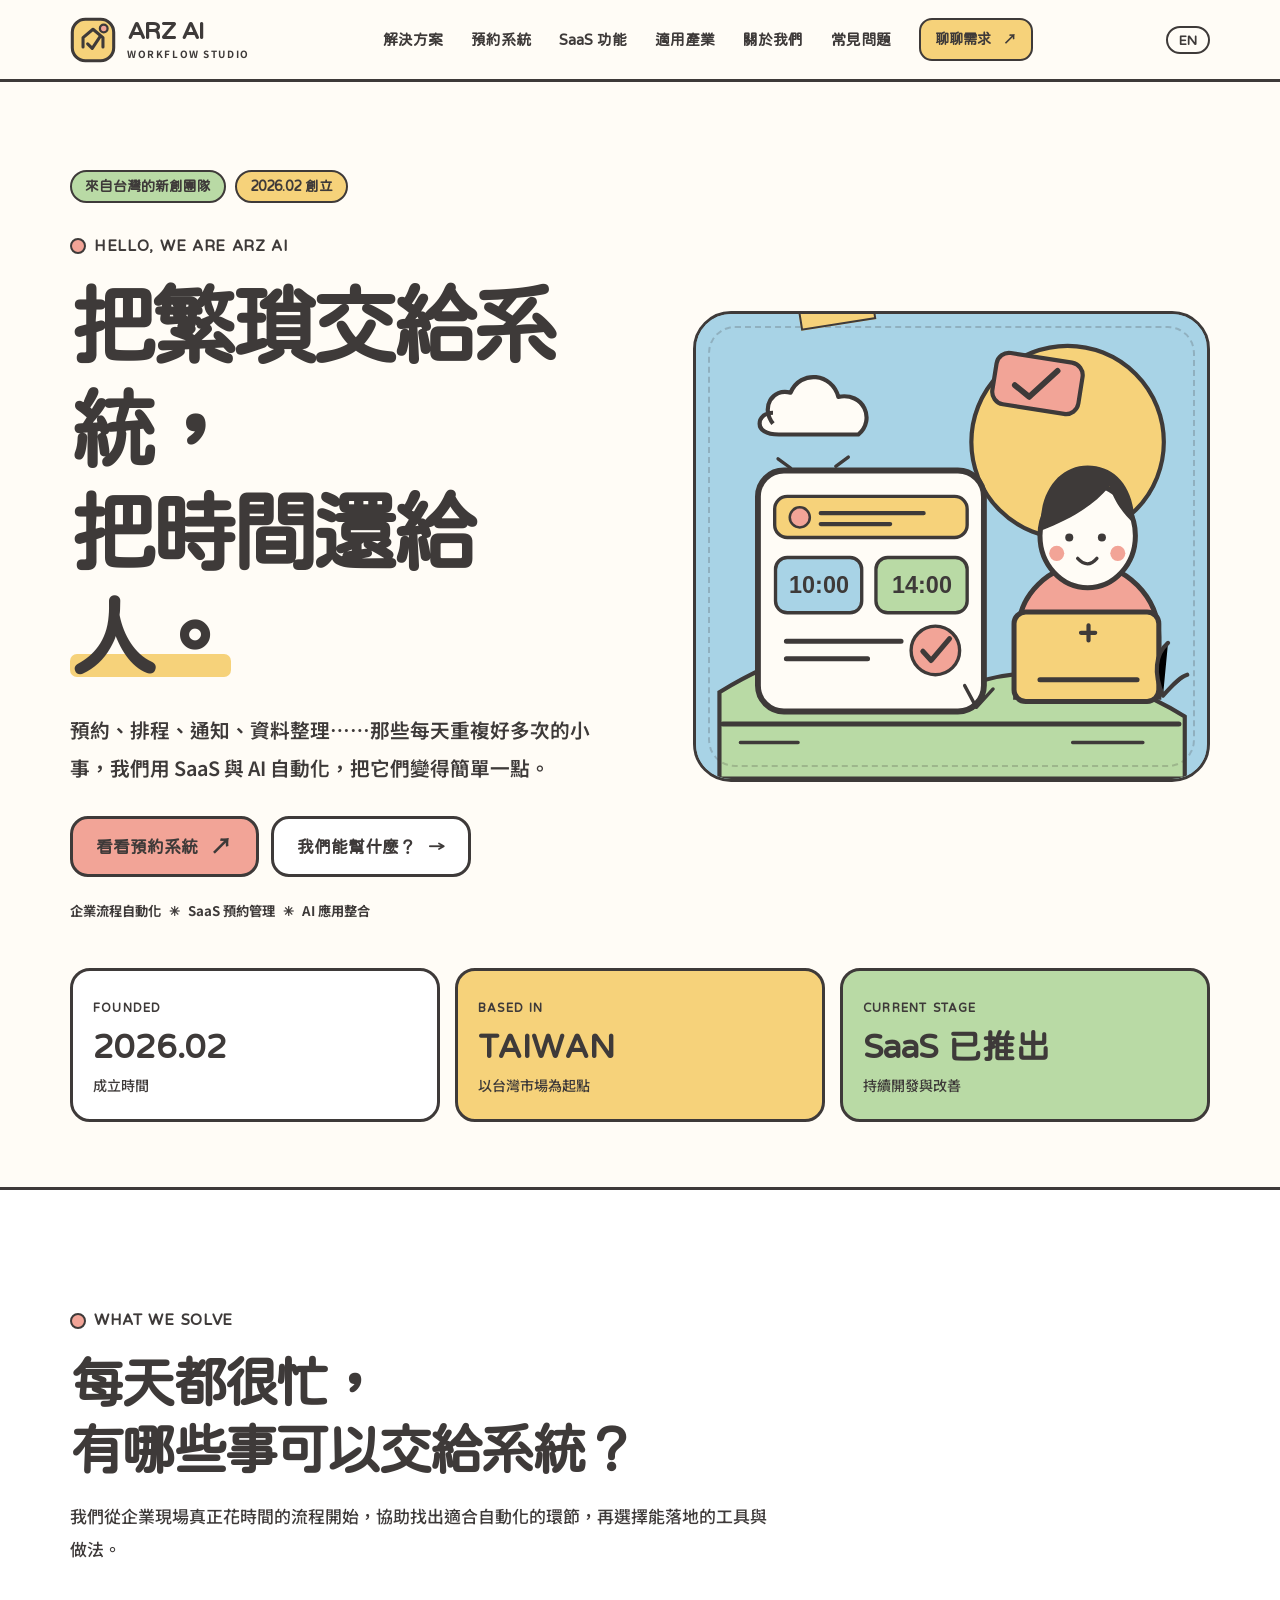
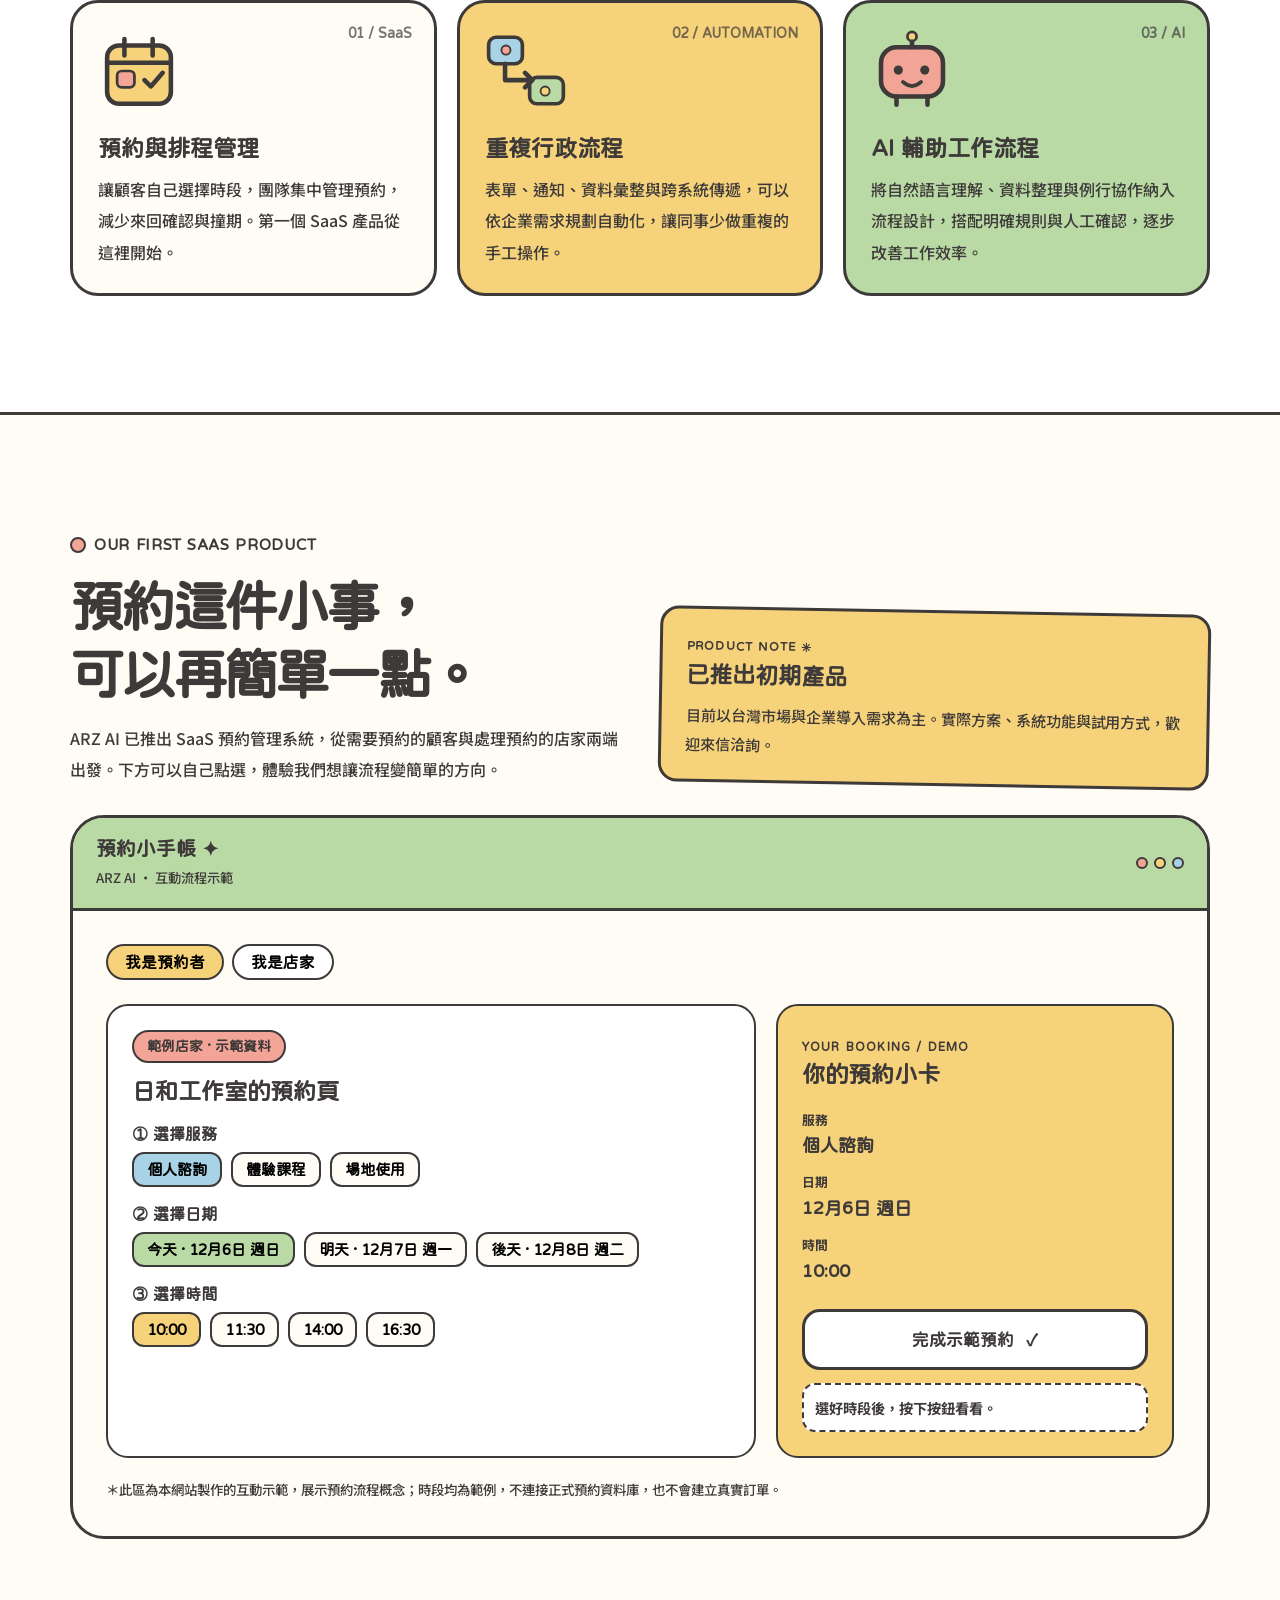
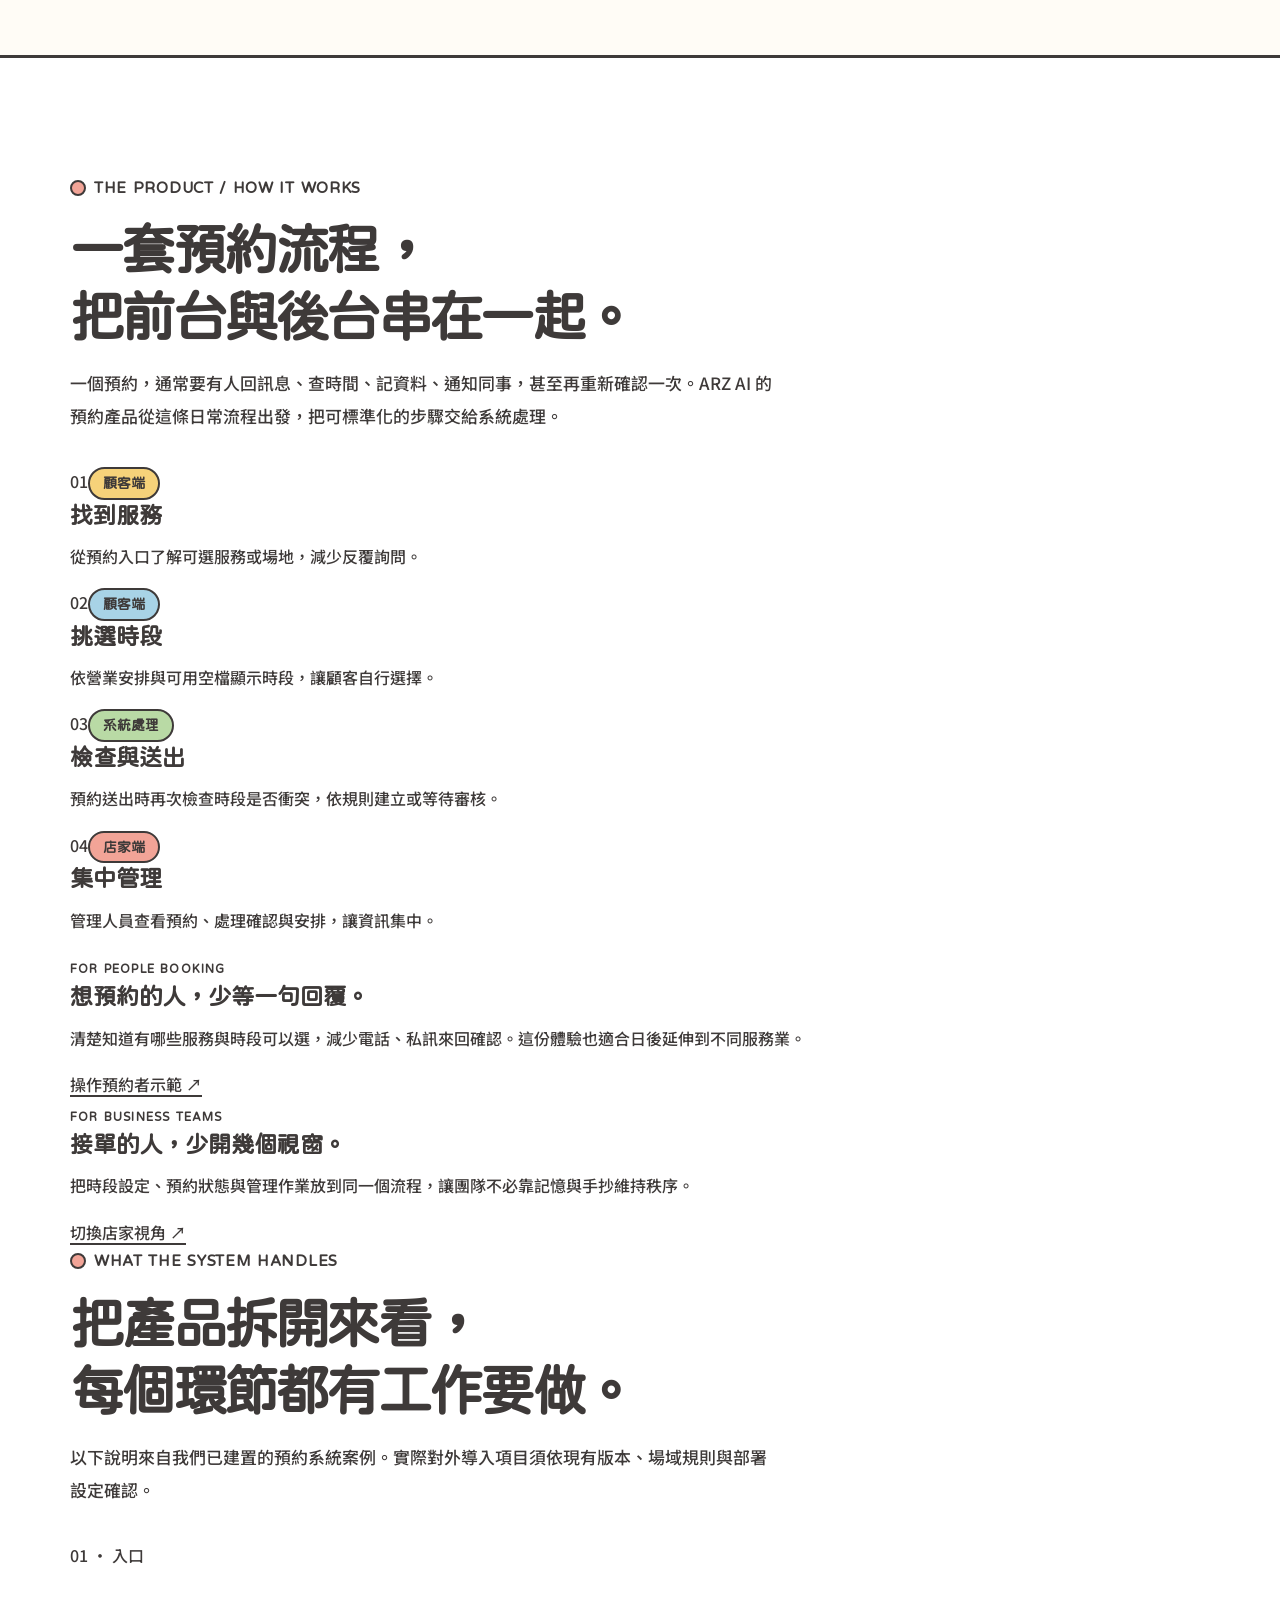
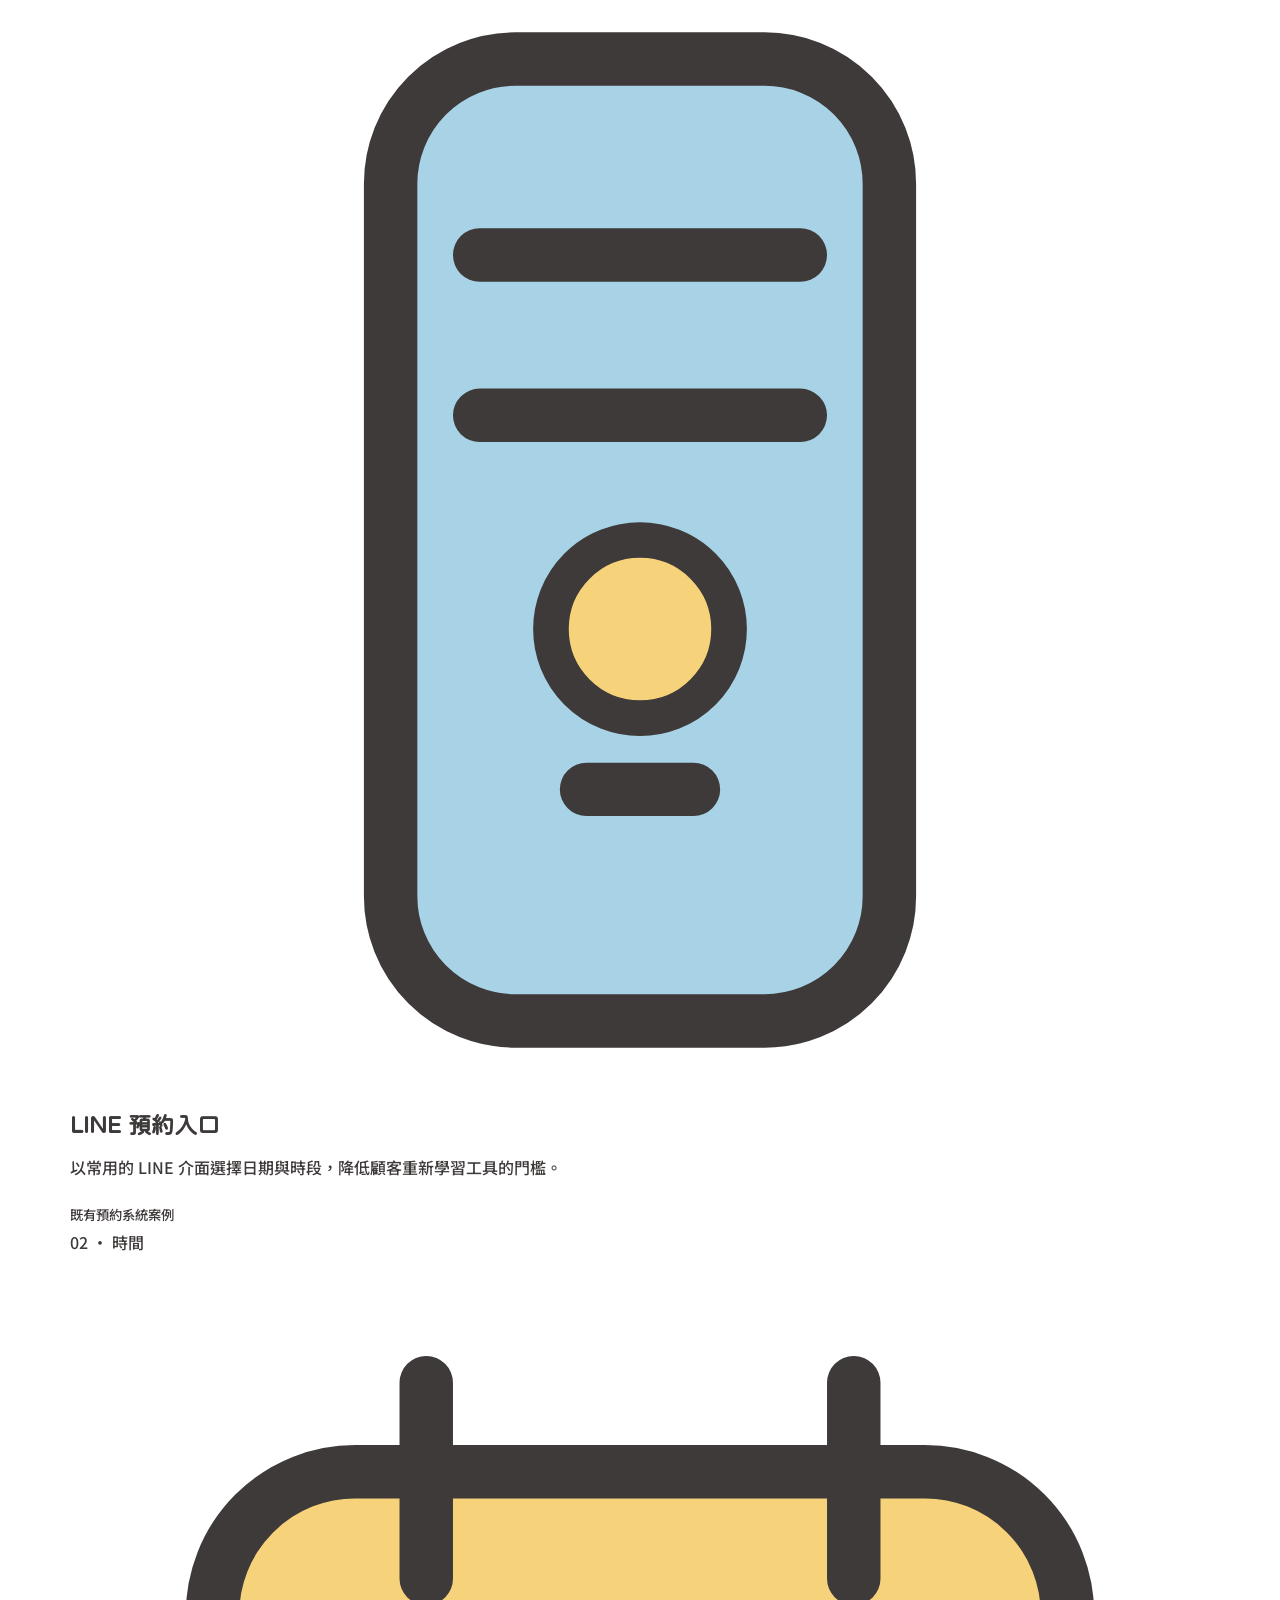
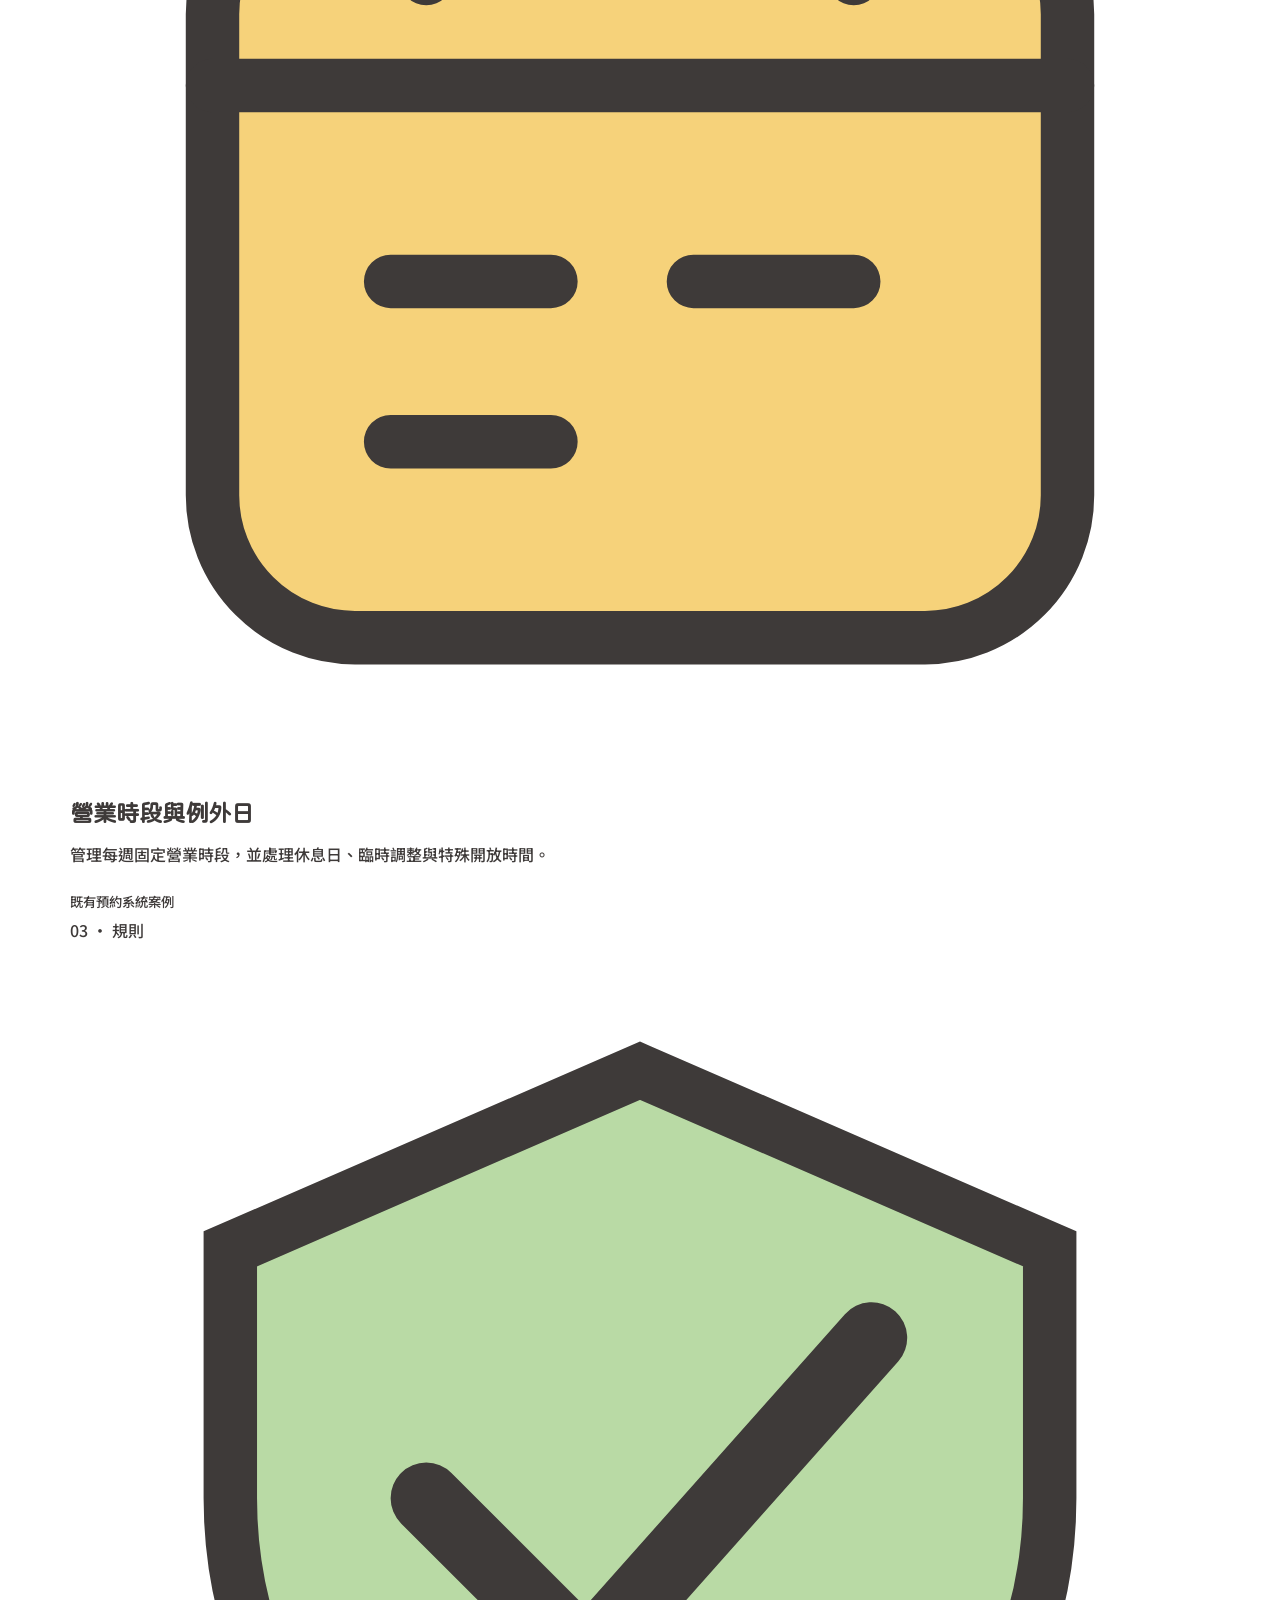
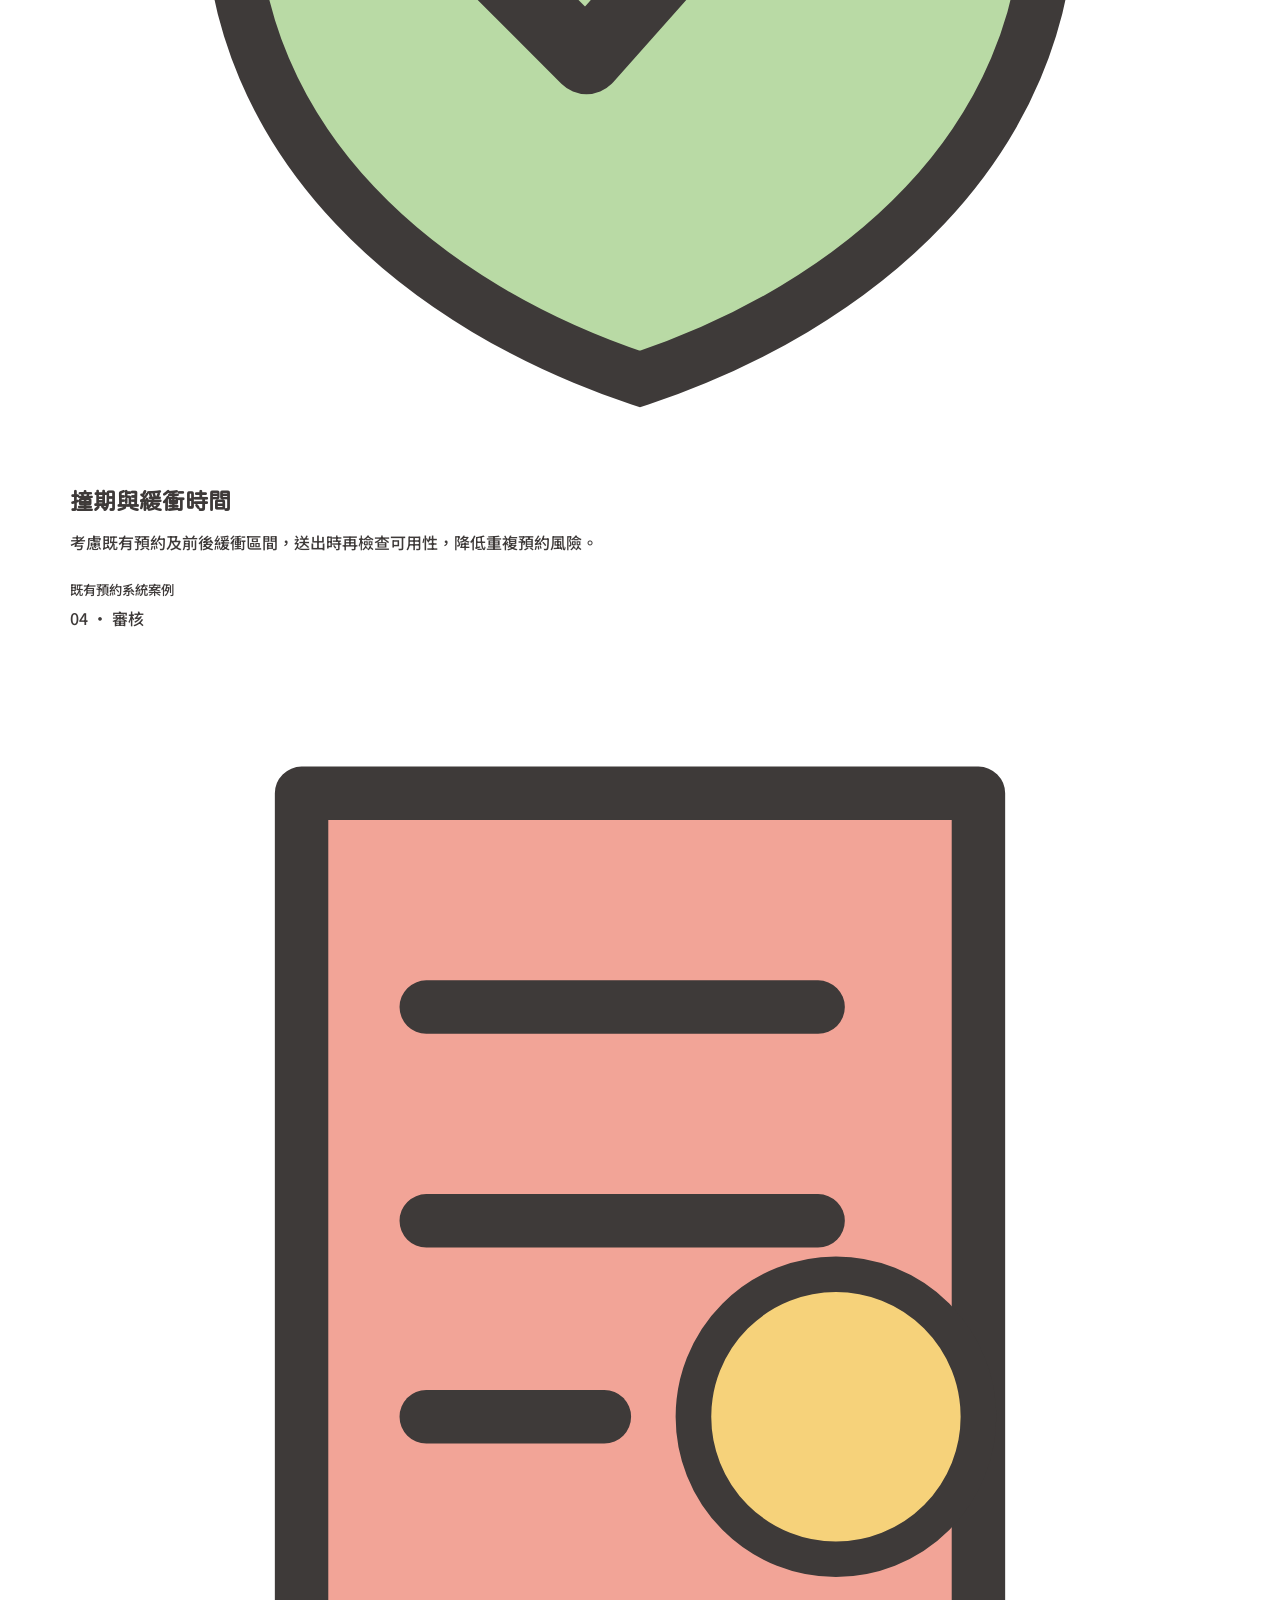
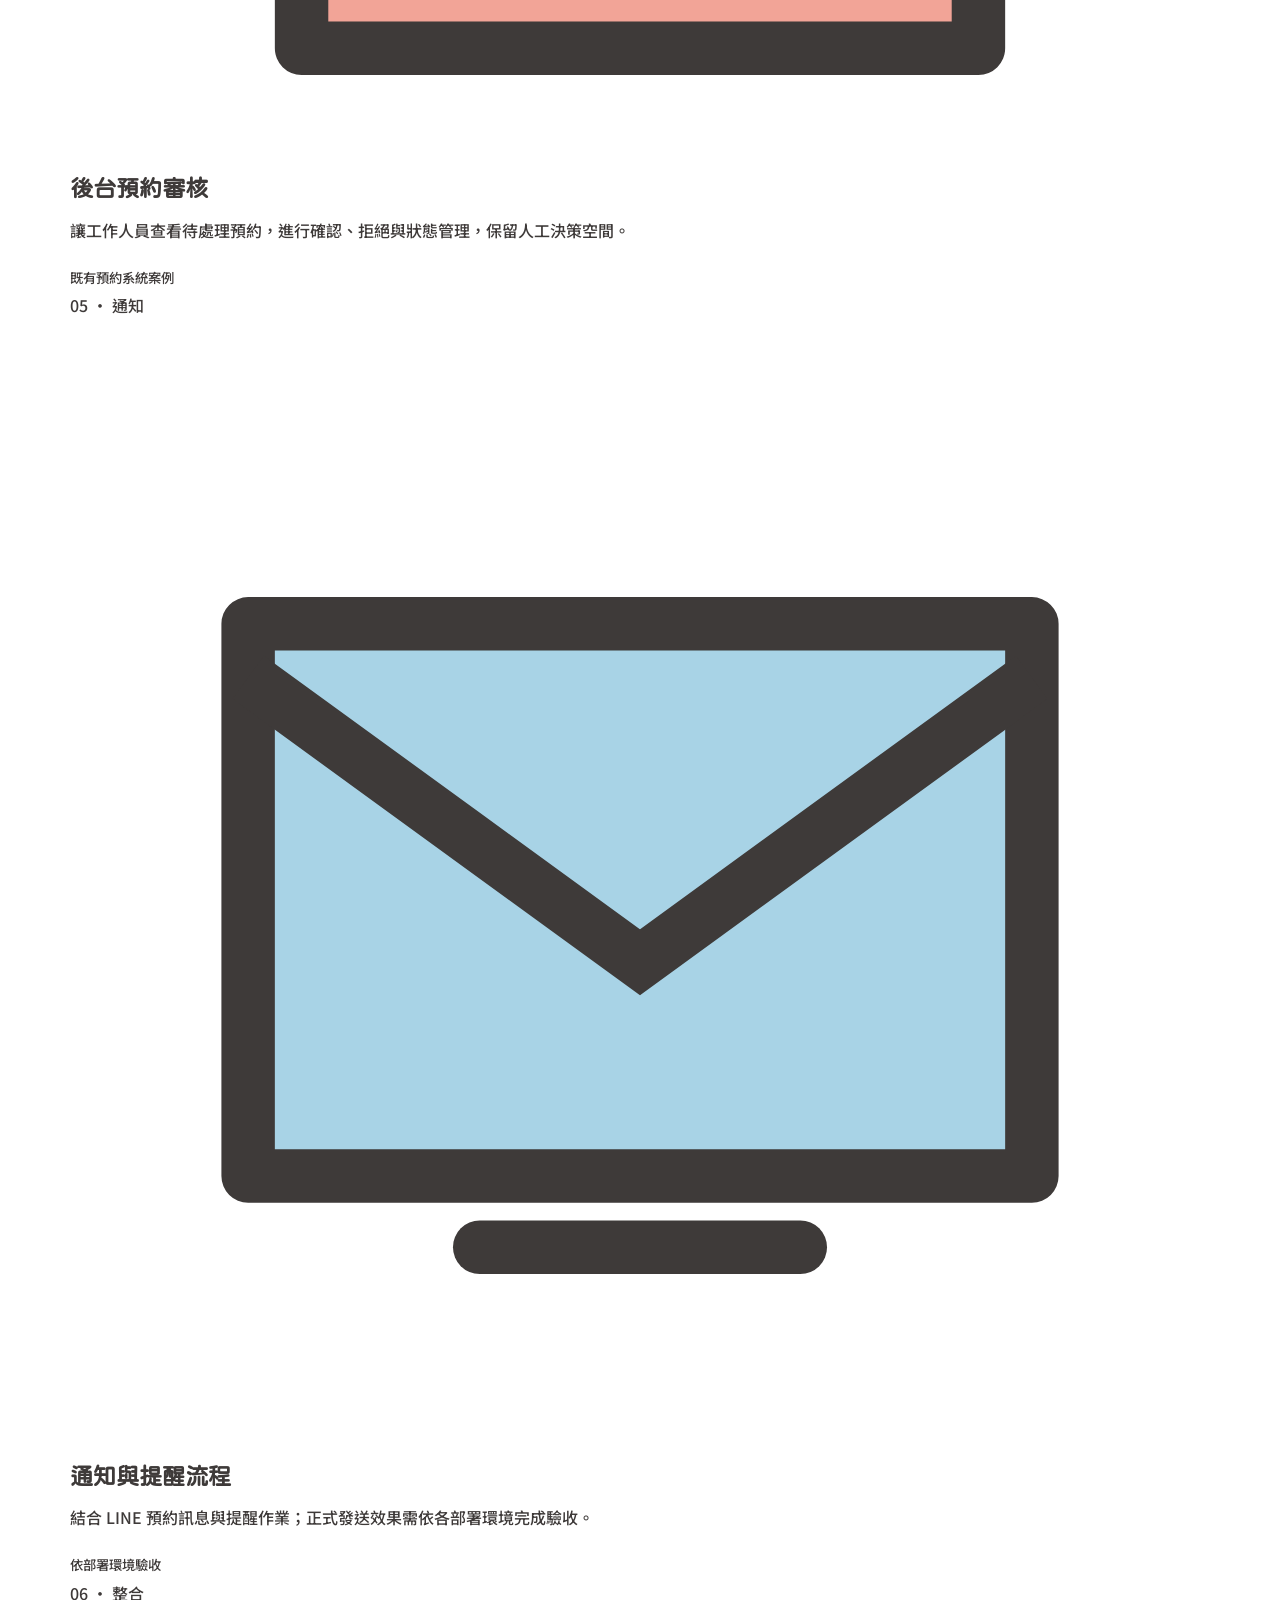
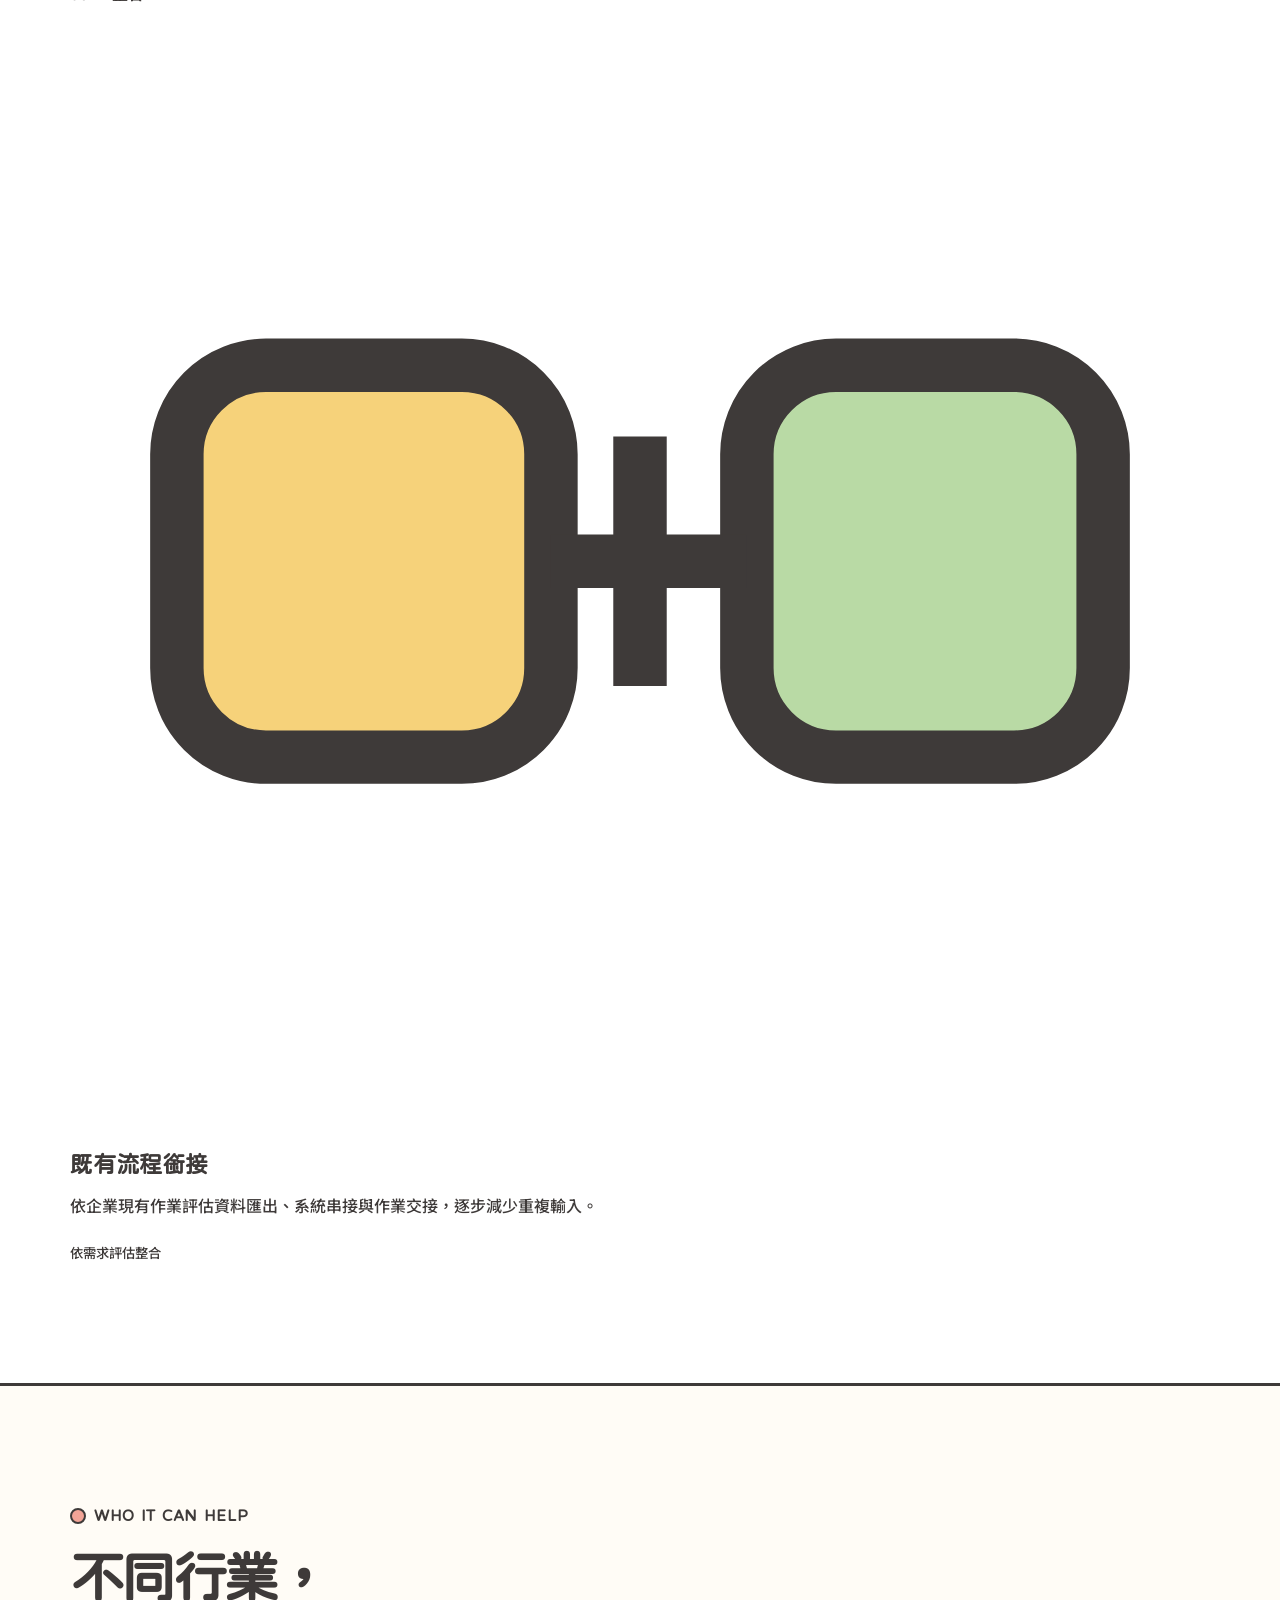
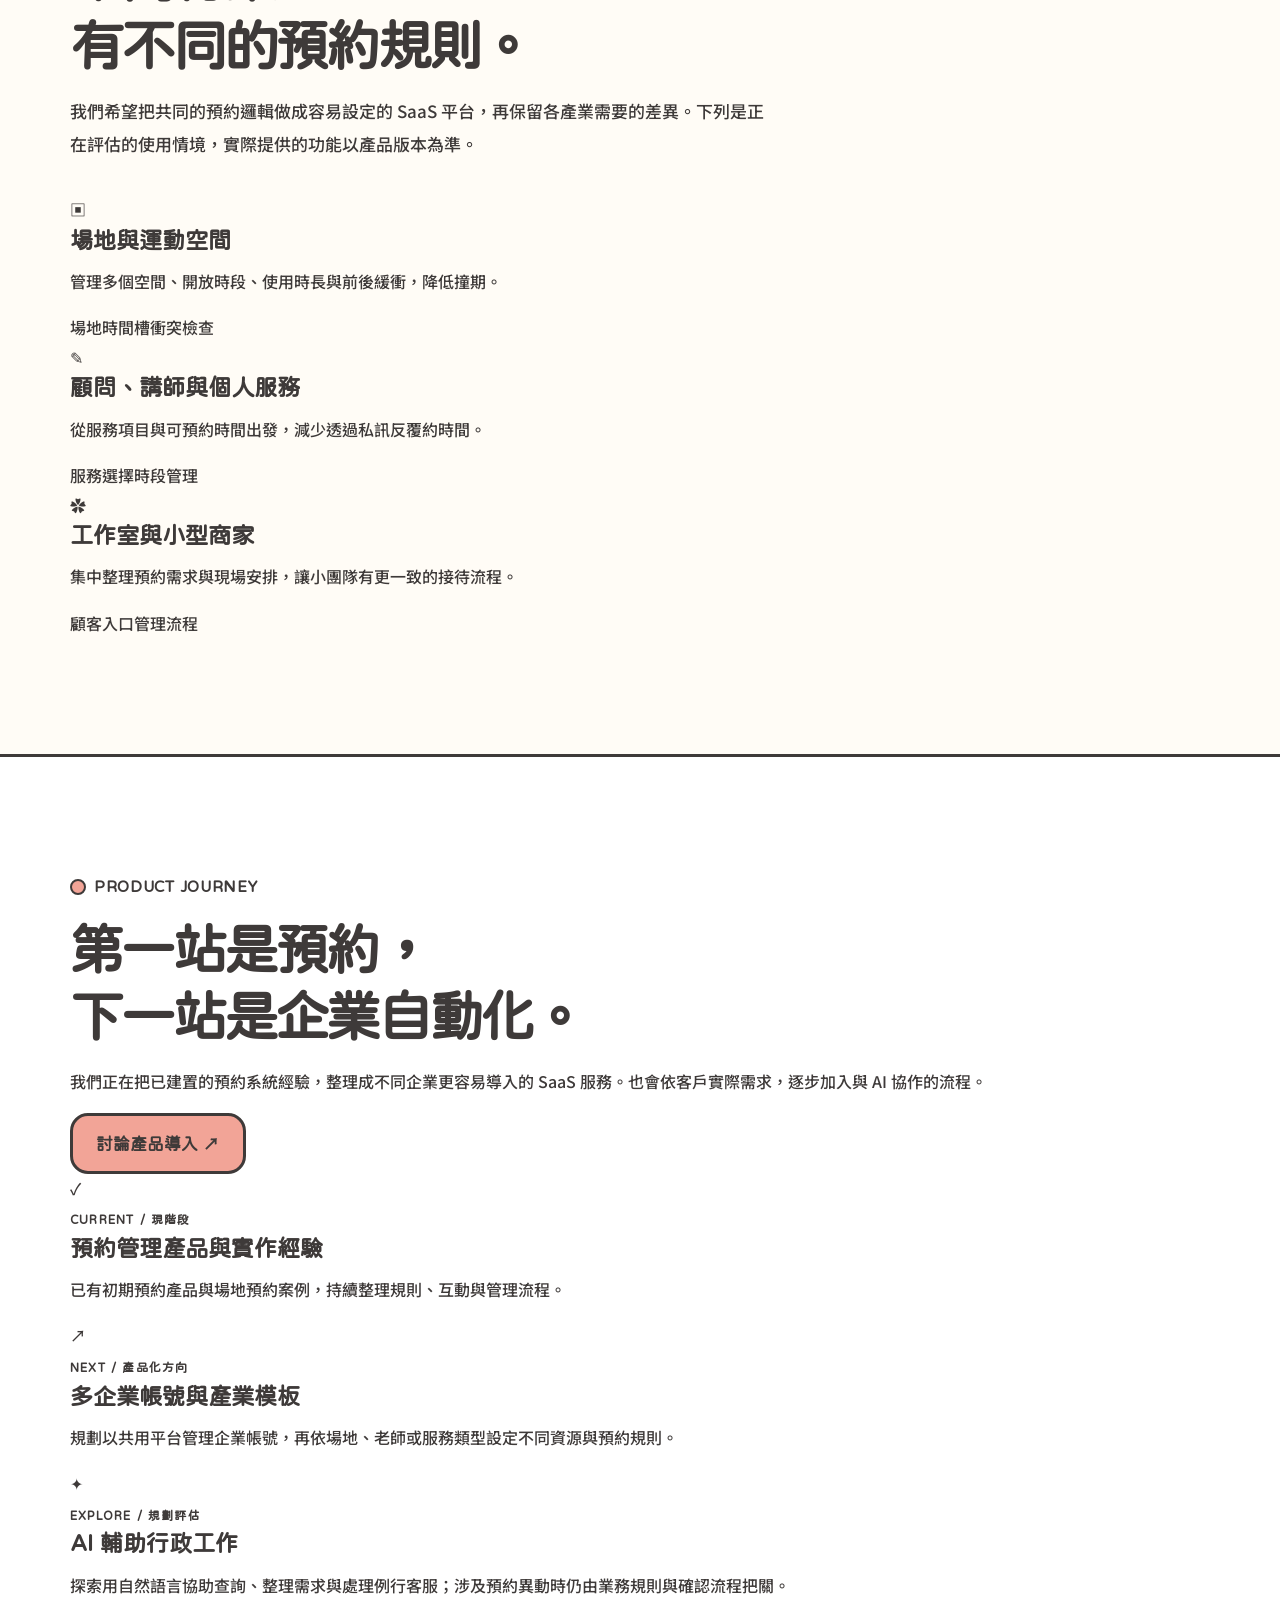
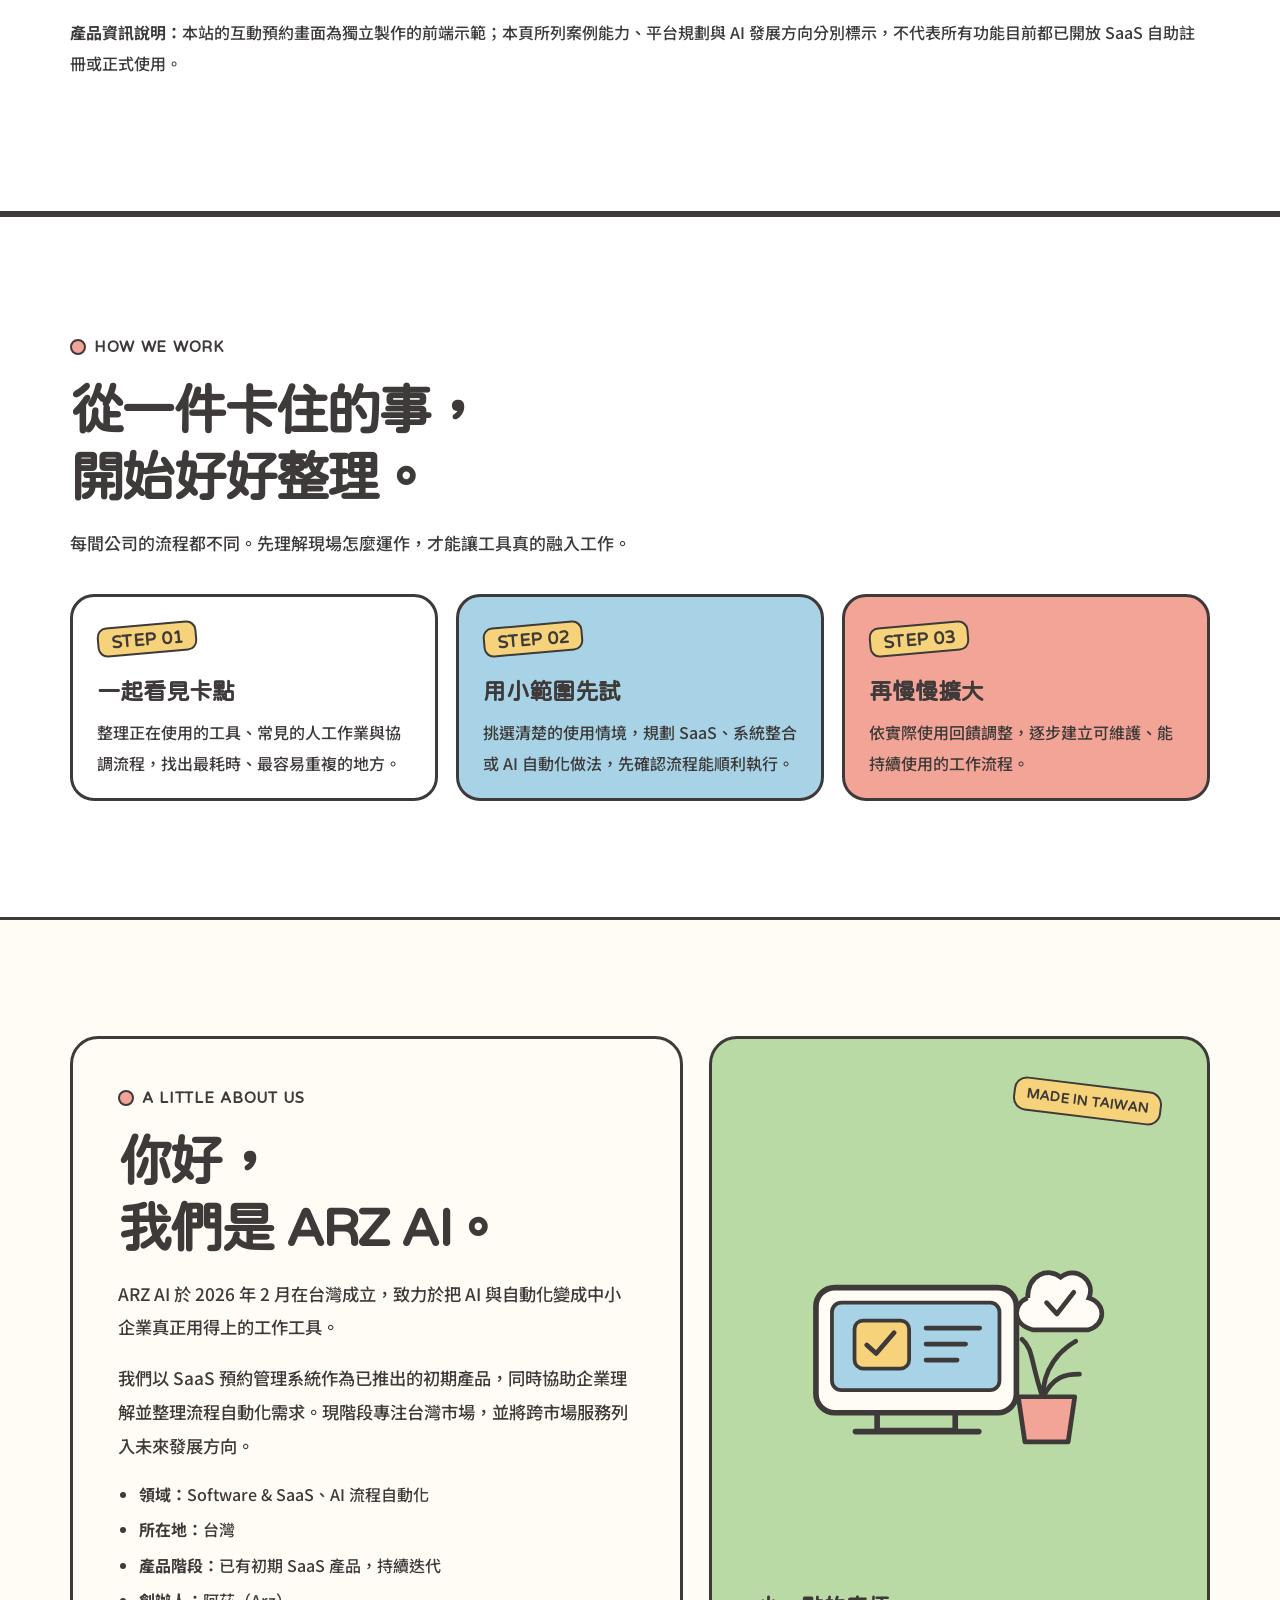
==== index.html @ ffa7f298 "content: expand SaaS product details and roadmap (index.html)" ====
<!doctype html>
<html lang="zh-Hant">
<head>
  <meta charset="utf-8">
  <meta name="viewport" content="width=device-width, initial-scale=1">
  <meta name="theme-color" content="#FFFCF6">
  <meta name="description" content="ARZ AI 是 2026 年成立於台灣的新創品牌，提供企業 AI 工作流程自動化與 SaaS 預約管理系統，協助減少人工協調與重複行政工作。">
  <meta property="og:type" content="website">
  <meta property="og:title" content="ARZ AI｜把時間還給人">
  <meta property="og:description" content="讓預約更簡單，讓企業把時間留給真正重要的服務。">
  <meta property="og:url" content="https://arz-ai.stream/">
  <meta property="og:locale" content="zh_TW">
  <link rel="canonical" href="https://arz-ai.stream/">
  <link rel="alternate" hreflang="en" href="https://arz-ai.stream/en.html">
  <link rel="alternate" hreflang="zh-Hant" href="https://arz-ai.stream/">
  <link rel="icon" type="image/svg+xml" href="favicon.svg">
  <link rel="stylesheet" href="styles.css">
  <title>ARZ AI｜把時間還給人・企業 AI 自動化與 SaaS 預約系統</title>
  <script type="application/ld+json">
  {"@context":"https://schema.org","@type":"Organization","name":"ARZ AI","url":"https://arz-ai.stream/","description":"Taiwan-based early-stage startup building AI-assisted business workflow automation and SaaS appointment management.","foundingDate":"2026-02","areaServed":"TW","email":"founder@arz-ai.stream"}
  </script>
</head>
<body data-lang="zh">
  <a class="skip-link" href="#main">跳至主要內容</a>
  <header class="site-header">
    <div class="container header-inner">
      <a class="brand" href="#top" aria-label="ARZ AI 首頁">
        <svg class="brand-mark" viewBox="0 0 60 60" aria-hidden="true">
          <rect x="3" y="3" width="54" height="54" rx="17" fill="#F6D27A" stroke="#3E3A39" stroke-width="4"/>
          <path d="M17 39V27l13-11 13 11v12" fill="none" stroke="#3E3A39" stroke-width="4" stroke-linecap="round" stroke-linejoin="round"/>
          <path d="M23 35l6 6 10-15" fill="none" stroke="#3E3A39" stroke-width="4" stroke-linecap="round" stroke-linejoin="round"/>
          <circle cx="44" cy="15" r="5" fill="#F2A497" stroke="#3E3A39" stroke-width="3"/>
        </svg>
        <span class="brand-text">ARZ AI<small>WORKFLOW STUDIO</small></span>
      </a>
      <nav class="nav-links" id="primary-nav" aria-label="主要選單">
        <a href="#services">解決方案</a>
        <a href="#product">預約系統</a>
          <a href="#saas-details">SaaS 功能</a>
          <a href="#industries">適用產業</a>
        <a href="#about">關於我們</a>
        <a href="#faq">常見問題</a>
        <a class="btn btn--small btn--yellow" href="#contact">聊聊需求 <span aria-hidden="true">↗</span></a>
      </nav>
      <div class="nav-actions">
        <a class="lang-link" href="en.html" lang="en" aria-label="English version">EN</a>
        <button class="menu-toggle" type="button" aria-controls="primary-nav" aria-expanded="false"><span aria-hidden="true">☰</span> 選單</button>
      </div>
    </div>
  </header>

  <main id="main">
    <section class="hero" id="top" aria-labelledby="hero-title">
      <div class="container hero-grid">
        <div>
          <div class="hero-top">
            <span class="chip chip--green">來自台灣的新創團隊</span>
            <span class="chip chip--yellow">2026.02 創立</span>
          </div>
          <span class="section-kicker">HELLO, WE ARE ARZ AI</span>
          <h1 id="hero-title">把繁瑣交給系統，<br><em>把時間還給人。</em></h1>
          <p class="hero-lead">預約、排程、通知、資料整理……那些每天重複好多次的小事，我們用 SaaS 與 AI 自動化，把它們變得簡單一點。</p>
          <div class="hero-actions">
            <a class="btn btn--coral" href="#product">看看預約系統 <span class="btn-arrow" aria-hidden="true">↗</span></a>
            <a class="btn" href="#services">我們能幫什麼？ <span aria-hidden="true">→</span></a>
          </div>
          <div class="hero-footnote"><span>企業流程自動化</span><span>SaaS 預約管理</span><span>AI 應用整合</span></div>
        </div>
        <div class="illustration-frame">
          <div class="tape" aria-hidden="true"></div>
          <svg class="hero-illustration" viewBox="0 0 610 555" role="img" aria-labelledby="hero-art-title">
            <title id="hero-art-title">繪本風插畫：使用者透過手機預約，旁邊的店家輕鬆管理行程</title>
            <rect x="0" y="0" width="610" height="555" fill="#A8D3E6"/>
            <circle cx="444" cy="153" r="115" fill="#F6D27A" stroke="#3E3A39" stroke-width="5"/>
            <path d="M28 452c111-68 183-67 274 1 84-40 190-30 282 28v74H28z" fill="#B9DAA5" stroke="#3E3A39" stroke-width="5"/>
            <g class="float-a">
              <path d="M92 131c-15-19-1-43 21-37 12-28 50-23 57 5 30-6 45 27 24 45H99c-16 0-23-6-23-13s6-13 16-13" fill="#FFFCF6" stroke="#3E3A39" stroke-width="5" stroke-linejoin="round"/>
              <path d="M98 173l15 11m54-2 15-11" stroke="#3E3A39" stroke-width="4" stroke-linecap="round"/>
            </g>
            <g class="float-b">
              <rect x="356" y="52" width="104" height="62" rx="15" fill="#F2A497" stroke="#3E3A39" stroke-width="5" transform="rotate(9 408 83)"/>
              <path d="M381 85l17 14 34-31" fill="none" stroke="#3E3A39" stroke-width="7" stroke-linecap="round" stroke-linejoin="round"/>
            </g>
            <g>
              <rect x="74" y="187" width="270" height="288" rx="31" fill="#FFFCF6" stroke="#3E3A39" stroke-width="7"/>
              <rect x="94" y="218" width="230" height="49" rx="15" fill="#F6D27A" stroke="#3E3A39" stroke-width="4"/>
              <circle cx="124" cy="243" r="12" fill="#F2A497" stroke="#3E3A39" stroke-width="3"/>
              <path d="M149 238h123m-123 13h83" stroke="#3E3A39" stroke-width="5" stroke-linecap="round"/>
              <rect x="95" y="291" width="103" height="66" rx="14" fill="#A8D3E6" stroke="#3E3A39" stroke-width="4"/>
              <rect x="215" y="291" width="109" height="66" rx="14" fill="#B9DAA5" stroke="#3E3A39" stroke-width="4"/>
              <text x="147" y="333" text-anchor="middle" font-size="28" font-family="sans-serif" font-weight="bold" fill="#3E3A39">10:00</text>
              <text x="270" y="333" text-anchor="middle" font-size="28" font-family="sans-serif" font-weight="bold" fill="#3E3A39">14:00</text>
              <path d="M108 391h137m-137 21h97" stroke="#3E3A39" stroke-width="6" stroke-linecap="round"/>
              <circle cx="286" cy="402" r="29" fill="#F2A497" stroke="#3E3A39" stroke-width="4"/>
              <path d="M271 403l10 11 22-26" fill="none" stroke="#3E3A39" stroke-width="6" stroke-linecap="round" stroke-linejoin="round"/>
            </g>
            <g>
              <path d="M385 384c-2-49 38-85 83-85s85 38 85 87v72H382z" fill="#F2A497" stroke="#3E3A39" stroke-width="6"/>
              <ellipse cx="468" cy="265" rx="57" ry="62" fill="#FFFCF6" stroke="#3E3A39" stroke-width="6"/>
              <path d="M412 259c-3-46 22-78 56-78 32 0 56 25 56 70-19-17-26-34-30-45-20 24-48 40-82 53z" fill="#3E3A39"/>
              <circle cx="446" cy="267" r="4.8" fill="#3E3A39"/><circle cx="485" cy="267" r="4.8" fill="#3E3A39"/>
              <path d="M456 292q12 13 23 0" fill="none" stroke="#3E3A39" stroke-width="4" stroke-linecap="round"/>
              <circle cx="431" cy="286" r="9" fill="#F2A497"/><circle cx="504" cy="286" r="9" fill="#F2A497"/>
              <rect x="380" y="356" width="173" height="107" rx="14" fill="#F6D27A" stroke="#3E3A39" stroke-width="6"/>
              <path d="M411 437h116" stroke="#3E3A39" stroke-width="6" stroke-linecap="round"/>
              <path d="M460 381h17m-8-9v18" stroke="#3E3A39" stroke-width="5" stroke-linecap="round"/>
            </g>
            <g>
              <path d="M32 490h545" stroke="#3E3A39" stroke-width="6" stroke-linecap="round"/>
              <path d="M53 512h69m328 0h84" stroke="#3E3A39" stroke-width="4" stroke-linecap="round"/>
              <path d="M335 470l-14-26m14 26 20-22" stroke="#3E3A39" stroke-width="4" stroke-linecap="round"/>
              <path d="M558 456c-12-27-9-50 6-63m-6 63c15-17 22-23 29-25" stroke="#3E3A39" stroke-width="5" stroke-linecap="round"/>
            </g>
          </svg>
        </div>
      </div>
      <div class="container" style="margin-top:45px">
        <div class="fact-strip" aria-label="ARZ AI 公司基本資訊">
          <div class="fact"><span class="tiny-label">FOUNDED</span><strong>2026.02</strong><span>成立時間</span></div>
          <div class="fact"><span class="tiny-label">BASED IN</span><strong>TAIWAN</strong><span>以台灣市場為起點</span></div>
          <div class="fact"><span class="tiny-label">CURRENT STAGE</span><strong>SaaS 已推出</strong><span>持續開發與改善</span></div>
        </div>
      </div>
    </section>

    <section class="section paper-area" id="services" aria-labelledby="services-title">
      <div class="container">
        <div class="section-heading">
          <span class="section-kicker">WHAT WE SOLVE</span>
          <h2 id="services-title">每天都很忙，<br>有哪些事可以交給系統？</h2>
          <p>我們從企業現場真正花時間的流程開始，協助找出適合自動化的環節，再選擇能落地的工具與做法。</p>
        </div>
        <div class="what-grid">
          <article class="what-card">
            <span class="card-index">01 / SaaS</span>
            <svg class="icon-box" viewBox="0 0 90 90" role="img" aria-label="預約行事曆插畫">
              <rect x="10" y="17" width="70" height="64" rx="13" fill="#F6D27A" stroke="#3E3A39" stroke-width="5"/>
              <path d="M10 36h70M29 10v18m31-18v18" stroke="#3E3A39" stroke-width="5" stroke-linecap="round"/>
              <rect x="21" y="45" width="19" height="18" rx="5" fill="#F2A497" stroke="#3E3A39" stroke-width="3"/>
              <path d="M51 55l7 7 13-15" fill="none" stroke="#3E3A39" stroke-width="5" stroke-linecap="round" stroke-linejoin="round"/>
            </svg>
            <h3>預約與排程管理</h3>
            <p>讓顧客自己選擇時段，團隊集中管理預約，減少來回確認與撞期。第一個 SaaS 產品從這裡開始。</p>
          </article>
          <article class="what-card">
            <span class="card-index">02 / AUTOMATION</span>
            <svg class="icon-box" viewBox="0 0 90 90" role="img" aria-label="串接工作流程插畫">
              <rect x="4" y="8" width="37" height="29" rx="8" fill="#A8D3E6" stroke="#3E3A39" stroke-width="4"/>
              <rect x="49" y="52" width="37" height="29" rx="8" fill="#B9DAA5" stroke="#3E3A39" stroke-width="4"/>
              <path d="M22 37v18h30m0 0-8-8m8 8-8 8" stroke="#3E3A39" stroke-width="5" fill="none" stroke-linecap="round" stroke-linejoin="round"/>
              <circle cx="23" cy="22" r="5" fill="#F2A497" stroke="#3E3A39" stroke-width="2"/>
              <circle cx="66" cy="67" r="5" fill="#F6D27A" stroke="#3E3A39" stroke-width="2"/>
            </svg>
            <h3>重複行政流程</h3>
            <p>表單、通知、資料彙整與跨系統傳遞，可以依企業需求規劃自動化，讓同事少做重複的手工操作。</p>
          </article>
          <article class="what-card">
            <span class="card-index">03 / AI</span>
            <svg class="icon-box" viewBox="0 0 90 90" role="img" aria-label="AI 協作小助手插畫">
              <rect x="11" y="19" width="68" height="54" rx="17" fill="#F2A497" stroke="#3E3A39" stroke-width="5"/>
              <path d="M45 7v12M28 73v9m34-9v9" stroke="#3E3A39" stroke-width="5" stroke-linecap="round"/>
              <circle cx="30" cy="44" r="5" fill="#3E3A39"/><circle cx="59" cy="44" r="5" fill="#3E3A39"/>
              <path d="M35 57q10 9 20 0" fill="none" stroke="#3E3A39" stroke-width="4" stroke-linecap="round"/>
              <circle cx="45" cy="7" r="5" fill="#F6D27A" stroke="#3E3A39" stroke-width="3"/>
            </svg>
            <h3>AI 輔助工作流程</h3>
            <p>將自然語言理解、資料整理與例行協作納入流程設計，搭配明確規則與人工確認，逐步改善工作效率。</p>
          </article>
        </div>
      </div>
    </section>

    <section class="section" id="product" aria-labelledby="product-title">
      <div class="container">
        <div class="product-top">
          <div>
            <span class="section-kicker">OUR FIRST SAAS PRODUCT</span>
            <h2 id="product-title">預約這件小事，<br>可以再簡單一點。</h2>
            <p>ARZ AI 已推出 SaaS 預約管理系統，從需要預約的顧客與處理預約的店家兩端出發。下方可以自己點選，體驗我們想讓流程變簡單的方向。</p>
          </div>
          <aside class="note-paper" aria-label="產品目前階段">
            <span class="tiny-label">PRODUCT NOTE ✳</span>
            <h3>已推出初期產品</h3>
            <p>目前以台灣市場與企業導入需求為主。實際方案、系統功能與試用方式，歡迎來信洽詢。</p>
          </aside>
        </div>

        <div class="demo-shell">
          <div class="demo-topbar">
            <div>
              <strong>預約小手帳 <span aria-hidden="true">✦</span></strong>
              <p>ARZ AI · 互動流程示範</p>
            </div>
            <div class="demo-dots" aria-hidden="true"><i></i><i></i><i></i></div>
          </div>
          <div class="demo-wrap">
            <div class="demo-tabs" role="tablist" aria-label="體驗不同角色的操作畫面">
              <button class="demo-tab" id="tab-guest" type="button" role="tab" aria-controls="panel-guest" aria-selected="true">我是預約者</button>
              <button class="demo-tab" id="tab-manager" type="button" role="tab" aria-controls="panel-manager" aria-selected="false">我是店家</button>
            </div>
            <div class="demo-content">
              <div class="demo-guest demo-card" id="panel-guest" role="tabpanel" aria-labelledby="tab-guest">
                <span class="chip chip--coral">範例店家 · 示範資料</span>
                <h3 style="margin-top:13px">日和工作室的預約頁</h3>
                <h4>① 選擇服務</h4>
                <div class="field-options" role="group" aria-label="服務選項">
                  <button class="pick service-option" type="button" aria-pressed="true">個人諮詢</button>
                  <button class="pick service-option" type="button" aria-pressed="false">體驗課程</button>
                  <button class="pick service-option" type="button" aria-pressed="false">場地使用</button>
                </div>
                <h4>② 選擇日期</h4>
                <div class="field-options" id="dates" role="group" aria-label="日期選項">
                  <button class="pick pick--date date-option" type="button" aria-pressed="true" data-offset="0">今天</button>
                  <button class="pick pick--date date-option" type="button" aria-pressed="false" data-offset="1">明天</button>
                  <button class="pick pick--date date-option" type="button" aria-pressed="false" data-offset="2">後天</button>
                </div>
                <h4>③ 選擇時間</h4>
                <div class="field-options" role="group" aria-label="時間選項">
                  <button class="pick pick--time time-option" type="button" aria-pressed="true">10:00</button>
                  <button class="pick pick--time time-option" type="button" aria-pressed="false">11:30</button>
                  <button class="pick pick--time time-option" type="button" aria-pressed="false">14:00</button>
                  <button class="pick pick--time time-option" type="button" aria-pressed="false">16:30</button>
                </div>
              </div>
              <aside class="demo-guest demo-card summary-card" aria-labelledby="summary-title">
                <span class="tiny-label">YOUR BOOKING / DEMO</span>
                <h3 id="summary-title">你的預約小卡</h3>
                <dl class="summary-list">
                  <dt>服務</dt><dd id="summary-service">個人諮詢</dd>
                  <dt>日期</dt><dd id="summary-date">—</dd>
                  <dt>時間</dt><dd id="summary-time">10:00</dd>
                </dl>
                <button class="btn" id="book-action" type="button">完成示範預約 <span aria-hidden="true">✓</span></button>
                <p class="demo-status" id="guest-status" role="status" aria-live="polite">選好時段後，按下按鈕看看。</p>
              </aside>

              <div class="demo-manager demo-card" id="panel-manager" role="tabpanel" aria-labelledby="tab-manager" hidden>
                <div>
                  <span class="chip chip--blue">管理者視角 · 示範畫面</span>
                  <h3 style="margin-top:14px">一眼掌握預約安排</h3>
                  <p>顧客選好時間，店家就能在同一處管理時段。這裡示範管理畫面的操作概念，資料皆為虛構範例。</p>
                  <button class="btn btn--yellow admin-toggle" id="availability-toggle" type="button" aria-pressed="true">示範狀態：開放預約</button>
                  <p class="demo-status" id="manager-status" role="status" aria-live="polite">按下按鈕，試試變更示範狀態。</p>
                </div>
                <div class="sample-board" aria-label="示範行程安排">
                  <span class="tiny-label">SAMPLE SCHEDULE</span>
                  <strong>範例行程卡</strong>
                  <div class="sample-row"><span>10:00</span><span>個人諮詢</span><span class="chip chip--yellow">已安排</span></div>
                  <div class="sample-row"><span>11:30</span><span>保留時段</span><span class="chip chip--coral">休息</span></div>
                  <div class="sample-row"><span>14:00</span><span>體驗課程</span><span class="chip chip--green">已安排</span></div>
                  <p style="font-size:.78rem; margin:13px 0 0">所有項目皆為示範資料。</p>
                </div>
              </div>
            </div>
            <p class="demo-caption">＊此區為本網站製作的互動示範，展示預約流程概念；時段均為範例，不連接正式預約資料庫，也不會建立真實訂單。</p>
          </div>
        </div>
      </div>
    </section>


    <!-- SaaS capabilities: distinguish current implementation patterns from platform roadmap. -->
    <section class="section saas-depth paper-area" id="saas-details" aria-labelledby="saas-depth-title">
      <div class="container">
        <div class="section-heading">
          <span class="section-kicker">THE PRODUCT / HOW IT WORKS</span>
          <h2 id="saas-depth-title">一套預約流程，<br>把前台與後台串在一起。</h2>
          <p>一個預約，通常要有人回訊息、查時間、記資料、通知同事，甚至再重新確認一次。ARZ AI 的預約產品從這條日常流程出發，把可標準化的步驟交給系統處理。</p>
        </div>
        <div class="saas-story" aria-label="預約流程四個步驟">
          <div class="story-step"><span class="story-number">01</span><span class="chip chip--yellow">顧客端</span><h3>找到服務</h3><p>從預約入口了解可選服務或場地，減少反覆詢問。</p></div>
          <div class="story-step"><span class="story-number">02</span><span class="chip chip--blue">顧客端</span><h3>挑選時段</h3><p>依營業安排與可用空檔顯示時段，讓顧客自行選擇。</p></div>
          <div class="story-step"><span class="story-number">03</span><span class="chip chip--green">系統處理</span><h3>檢查與送出</h3><p>預約送出時再次檢查時段是否衝突，依規則建立或等待審核。</p></div>
          <div class="story-step"><span class="story-number">04</span><span class="chip chip--coral">店家端</span><h3>集中管理</h3><p>管理人員查看預約、處理確認與安排，讓資訊集中。</p></div>
        </div>
        <div class="saas-dual">
          <article class="saas-role saas-role--customer">
            <span class="tiny-label">FOR PEOPLE BOOKING</span>
            <h3>想預約的人，少等一句回覆。</h3>
            <p>清楚知道有哪些服務與時段可以選，減少電話、私訊來回確認。這份體驗也適合日後延伸到不同服務業。</p>
            <a class="text-cta" href="#product">操作預約者示範 ↗</a>
          </article>
          <article class="saas-role saas-role--operator">
            <span class="tiny-label">FOR BUSINESS TEAMS</span>
            <h3>接單的人，少開幾個視窗。</h3>
            <p>把時段設定、預約狀態與管理作業放到同一個流程，讓團隊不必靠記憶與手抄維持秩序。</p>
            <a class="text-cta" href="#product">切換店家視角 ↗</a>
          </article>
        </div>
        <div class="section-heading saas-heading-space">
          <span class="section-kicker">WHAT THE SYSTEM HANDLES</span>
          <h2>把產品拆開來看，<br>每個環節都有工作要做。</h2>
          <p>以下說明來自我們已建置的預約系統案例。實際對外導入項目須依現有版本、場域規則與部署設定確認。</p>
        </div>
        <div class="saas-feature-grid">
          <article class="saas-feature"><div class="feature-top"><span class="feature-sticker">01 · 入口</span><svg viewBox="0 0 64 64" aria-hidden="true"><rect x="18" y="5" width="28" height="54" rx="7" fill="#A8D3E6" stroke="#3E3A39" stroke-width="3"/><path d="M23 16h18m-18 9h18m-12 21h6" stroke="#3E3A39" stroke-width="3" stroke-linecap="round"/><circle cx="32" cy="37" r="5" fill="#F6D27A" stroke="#3E3A39" stroke-width="2"/></svg></div><h3>LINE 預約入口</h3><p>以常用的 LINE 介面選擇日期與時段，降低顧客重新學習工具的門檻。</p><small>既有預約系統案例</small></article>
          <article class="saas-feature"><div class="feature-top"><span class="feature-sticker">02 · 時間</span><svg viewBox="0 0 64 64" aria-hidden="true"><rect x="8" y="12" width="48" height="43" rx="8" fill="#F6D27A" stroke="#3E3A39" stroke-width="3"/><path d="M8 24h48M20 7v11m24-11v11M18 35h9m8 0h9M18 44h9" stroke="#3E3A39" stroke-width="3" stroke-linecap="round"/></svg></div><h3>營業時段與例外日</h3><p>管理每週固定營業時段，並處理休息日、臨時調整與特殊開放時間。</p><small>既有預約系統案例</small></article>
          <article class="saas-feature"><div class="feature-top"><span class="feature-sticker">03 · 規則</span><svg viewBox="0 0 64 64" aria-hidden="true"><path d="M32 7l23 10v14c0 14-11 23-23 27C20 54 9 45 9 31V17z" fill="#B9DAA5" stroke="#3E3A39" stroke-width="3"/><path d="M20 31l9 9 16-18" stroke="#3E3A39" stroke-width="4" fill="none" stroke-linecap="round" stroke-linejoin="round"/></svg></div><h3>撞期與緩衝時間</h3><p>考慮既有預約及前後緩衝區間，送出時再檢查可用性，降低重複預約風險。</p><small>既有預約系統案例</small></article>
          <article class="saas-feature"><div class="feature-top"><span class="feature-sticker">04 · 審核</span><svg viewBox="0 0 64 64" aria-hidden="true"><path d="M13 9h38v48H13z" fill="#F2A497" stroke="#3E3A39" stroke-width="3" stroke-linejoin="round"/><path d="M20 21h22m-22 12h22m-22 11h10" stroke="#3E3A39" stroke-width="3" stroke-linecap="round"/><circle cx="43" cy="44" r="8" fill="#F6D27A" stroke="#3E3A39" stroke-width="2"/></svg></div><h3>後台預約審核</h3><p>讓工作人員查看待處理預約，進行確認、拒絕與狀態管理，保留人工決策空間。</p><small>既有預約系統案例</small></article>
          <article class="saas-feature"><div class="feature-top"><span class="feature-sticker">05 · 通知</span><svg viewBox="0 0 64 64" aria-hidden="true"><path d="M10 17h44v31H10z" fill="#A8D3E6" stroke="#3E3A39" stroke-width="3" stroke-linejoin="round"/><path d="M10 20l22 16 22-16" fill="none" stroke="#3E3A39" stroke-width="3"/><path d="M23 52h18" stroke="#3E3A39" stroke-width="3" stroke-linecap="round"/></svg></div><h3>通知與提醒流程</h3><p>結合 LINE 預約訊息與提醒作業；正式發送效果需依各部署環境完成驗收。</p><small>依部署環境驗收</small></article>
          <article class="saas-feature"><div class="feature-top"><span class="feature-sticker">06 · 整合</span><svg viewBox="0 0 64 64" aria-hidden="true"><rect x="6" y="20" width="21" height="22" rx="5" fill="#F6D27A" stroke="#3E3A39" stroke-width="3"/><rect x="38" y="20" width="20" height="22" rx="5" fill="#B9DAA5" stroke="#3E3A39" stroke-width="3"/><path d="M27 31h11M32 24v14" stroke="#3E3A39" stroke-width="3"/></svg></div><h3>既有流程銜接</h3><p>依企業現有作業評估資料匯出、系統串接與作業交接，逐步減少重複輸入。</p><small>依需求評估整合</small></article>
        </div>
      </div>
    </section>

    <section class="section saas-industries" id="industries" aria-labelledby="industries-title">
      <div class="container">
        <div class="section-heading">
          <span class="section-kicker">WHO IT CAN HELP</span>
          <h2 id="industries-title">不同行業，<br>有不同的預約規則。</h2>
          <p>我們希望把共同的預約邏輯做成容易設定的 SaaS 平台，再保留各產業需要的差異。下列是正在評估的使用情境，實際提供的功能以產品版本為準。</p>
        </div>
        <div class="industry-grid">
          <article class="industry-card industry-card--yellow"><span class="industry-doodle" aria-hidden="true">▣</span><h3>場地與運動空間</h3><p>管理多個空間、開放時段、使用時長與前後緩衝，降低撞期。</p><div class="industry-tags"><span>場地</span><span>時間槽</span><span>衝突檢查</span></div></article>
          <article class="industry-card industry-card--blue"><span class="industry-doodle" aria-hidden="true">✎</span><h3>顧問、講師與個人服務</h3><p>從服務項目與可預約時間出發，減少透過私訊反覆約時間。</p><div class="industry-tags"><span>服務選擇</span><span>時段管理</span></div></article>
          <article class="industry-card industry-card--green"><span class="industry-doodle" aria-hidden="true">✿</span><h3>工作室與小型商家</h3><p>集中整理預約需求與現場安排，讓小團隊有更一致的接待流程。</p><div class="industry-tags"><span>顧客入口</span><span>管理流程</span></div></article>
        </div>
      </div>
    </section>

    <section class="section paper-area saas-roadmap" id="roadmap" aria-labelledby="roadmap-title">
      <div class="container roadmap-layout">
        <div class="roadmap-intro"><span class="section-kicker">PRODUCT JOURNEY</span><h2 id="roadmap-title">第一站是預約，<br>下一站是企業自動化。</h2><p>我們正在把已建置的預約系統經驗，整理成不同企業更容易導入的 SaaS 服務。也會依客戶實際需求，逐步加入與 AI 協作的流程。</p><a class="btn btn--coral" href="#contact">討論產品導入 ↗</a></div>
        <div class="roadmap-track">
          <article class="roadmap-item"><div class="roadmap-marker roadmap-marker--green">✓</div><div><span class="tiny-label">CURRENT / 現階段</span><h3>預約管理產品與實作經驗</h3><p>已有初期預約產品與場地預約案例，持續整理規則、互動與管理流程。</p></div></article>
          <article class="roadmap-item"><div class="roadmap-marker roadmap-marker--yellow">↗</div><div><span class="tiny-label">NEXT / 產品化方向</span><h3>多企業帳號與產業模板</h3><p>規劃以共用平台管理企業帳號，再依場地、老師或服務類型設定不同資源與預約規則。</p></div></article>
          <article class="roadmap-item"><div class="roadmap-marker roadmap-marker--blue">✦</div><div><span class="tiny-label">EXPLORE / 規劃評估</span><h3>AI 輔助行政工作</h3><p>探索用自然語言協助查詢、整理需求與處理例行客服；涉及預約異動時仍由業務規則與確認流程把關。</p></div></article>
        </div>
      </div>
      <div class="container"><p class="saas-trust-note"><strong>產品資訊說明：</strong>本站的互動預約畫面為獨立製作的前端示範；本頁所列案例能力、平台規劃與 AI 發展方向分別標示，不代表所有功能目前都已開放 SaaS 自助註冊或正式使用。</p></div>
    </section>

    <section class="section paper-area" id="process" aria-labelledby="process-title">
      <div class="container">
        <div class="section-heading">
          <span class="section-kicker">HOW WE WORK</span>
          <h2 id="process-title">從一件卡住的事，<br>開始好好整理。</h2>
          <p>每間公司的流程都不同。先理解現場怎麼運作，才能讓工具真的融入工作。</p>
        </div>
        <div class="workflow">
          <article class="step"><span class="step-no">STEP 01</span><h3>一起看見卡點</h3><p>整理正在使用的工具、常見的人工作業與協調流程，找出最耗時、最容易重複的地方。</p></article>
          <article class="step"><span class="step-no">STEP 02</span><h3>用小範圍先試</h3><p>挑選清楚的使用情境，規劃 SaaS、系統整合或 AI 自動化做法，先確認流程能順利執行。</p></article>
          <article class="step"><span class="step-no">STEP 03</span><h3>再慢慢擴大</h3><p>依實際使用回饋調整，逐步建立可維護、能持續使用的工作流程。</p></article>
        </div>
      </div>
    </section>

    <section class="section" id="about" aria-labelledby="about-title">
      <div class="container about-grid">
        <div class="about-sheet">
          <span class="section-kicker">A LITTLE ABOUT US</span>
          <h2 id="about-title">你好，<br>我們是 ARZ AI。</h2>
          <p>ARZ AI 於 2026 年 2 月在台灣成立，致力於把 AI 與自動化變成中小企業真正用得上的工作工具。</p>
          <p>我們以 SaaS 預約管理系統作為已推出的初期產品，同時協助企業理解並整理流程自動化需求。現階段專注台灣市場，並將跨市場服務列入未來發展方向。</p>
          <ul>
            <li><strong>領域：</strong>Software &amp; SaaS、AI 流程自動化</li>
            <li><strong>所在地：</strong>台灣</li>
            <li><strong>產品階段：</strong>已有初期 SaaS 產品，持續迭代</li>
            <li><strong>創辦人：</strong>阿茲（Arz）</li>
            <li><strong>合作方式：</strong>產品導入洽詢、流程諮詢與系統整合討論</li>
          </ul>
        </div>
        <aside class="about-postcard" aria-label="來自 ARZ AI 的小卡片">
          <span class="postcard-stamp">MADE IN TAIWAN</span>
          <svg viewBox="0 0 340 245" role="img" aria-label="電腦、日程卡與小盆栽的紙上插畫">
            <rect x="18" y="58" width="213" height="133" rx="20" fill="#FFFCF6" stroke="#3E3A39" stroke-width="6"/>
            <rect x="35" y="74" width="178" height="93" rx="10" fill="#A8D3E6" stroke="#3E3A39" stroke-width="4"/>
            <rect x="59" y="93" width="58" height="51" rx="9" fill="#F6D27A" stroke="#3E3A39" stroke-width="4"/>
            <path d="M72 119l10 9 19-22M135 101h57m-57 17h42m-42 17h33" fill="none" stroke="#3E3A39" stroke-width="5" stroke-linecap="round" stroke-linejoin="round"/>
            <path d="M83 191v19h83v-19M60 211h131" fill="none" stroke="#3E3A39" stroke-width="6" stroke-linecap="round"/>
            <path d="M259 175c-13-38-10-52-22-62m22 62c0-32 19-51 35-60m-35 60c11-23 24-25 39-25" fill="none" stroke="#3E3A39" stroke-width="5" stroke-linecap="round"/>
            <path d="M233 174h60l-7 48h-46z" fill="#F2A497" stroke="#3E3A39" stroke-width="5" stroke-linejoin="round"/>
            <path d="M243 69c0-25 22-33 35-22 16-13 38 4 30 22 19 6 18 29-1 34h-58c-22-5-23-27-6-34" fill="#FFFCF6" stroke="#3E3A39" stroke-width="5"/>
            <path d="M263 74l11 12 18-23" stroke="#3E3A39" stroke-width="5" fill="none" stroke-linecap="round" stroke-linejoin="round"/>
          </svg>
          <p style="font:900 1.4rem/1.5 var(--hand); margin:12px 0 0">小一點的麻煩，<br>可以換來大一點的從容。</p>
        </aside>
      </div>
    </section>

    <section class="section paper-area" id="faq" aria-labelledby="faq-title">
      <div class="container faq">
        <div class="section-heading">
          <span class="section-kicker">YOU MAY WONDER</span>
          <h2 id="faq-title">你可能還想知道……</h2>
        </div>
        <details>
          <summary>ARZ AI 的預約系統適合誰？</summary>
          <p>目前以有時段預約與管理需求的企業、工作室、服務提供者為主要討論對象。實際是否適用，仍需依預約規則、服務類型與既有流程評估。</p>
        </details>
        <details>
          <summary>我可以直接在這個網站預約嗎？</summary>
          <p>上方提供的是互動流程示範，方便體驗顧客與店家的操作情境，沒有連接真實店家或正式訂單。若要了解產品導入或試用方式，請聯絡我們。</p>
        </details>
        <details>
          <summary>除了預約系統，也能做其他自動化嗎？</summary>
          <p>可以討論企業行政、通知、資料整理、系統串接與 AI 輔助流程等需求。我們會從實際流程確認適合的方式，再評估實作範圍。</p>
        </details>
        <details>
          <summary>ARZ AI 目前在哪個階段？</summary>
          <p>ARZ AI 成立於 2026 年 2 月，目前已有初期 SaaS 預約管理產品，仍持續迭代與探索企業需求。服務以台灣市場為起點，海外市場屬於後續規劃。</p>
        </details>
      </div>
    </section>

    <section class="contact-area" id="contact" aria-labelledby="contact-title">
      <div class="container">
        <div class="contact-sheet">
          <div>
            <span class="section-kicker">LET'S MAKE WORK EASIER</span>
            <h2 id="contact-title">帶一件最卡的事來，<br>我們一起想辦法。</h2>
            <p>不論你想了解預約 SaaS，或正在為重複行政工作煩惱，歡迎簡單告訴我們目前遇到的問題。</p>
            <a class="btn" href="mailto:founder@arz-ai.stream?subject=ARZ%20AI%20%E7%94%A2%E5%93%81%E8%88%87%E5%90%88%E4%BD%9C%E8%AB%AE%E8%A9%A2">寄信聊聊 <span class="btn-arrow" aria-hidden="true">↗</span></a>
            <p class="contact-mail">founder@arz-ai.stream</p>
          </div>
          <svg viewBox="0 0 300 250" role="img" aria-label="帶著信件的小鳥插畫">
            <path d="M41 140c-3-68 42-109 110-110 67 0 116 40 114 110-1 61-48 94-114 94-69 0-107-37-110-94" fill="#FFFCF6" stroke="#3E3A39" stroke-width="7"/>
            <path d="M54 123l-29 21 32 22" fill="#F6D27A" stroke="#3E3A39" stroke-width="6" stroke-linejoin="round"/>
            <circle cx="119" cy="124" r="6" fill="#3E3A39"/><circle cx="184" cy="124" r="6" fill="#3E3A39"/>
            <path d="M142 143l13 16 14-16z" fill="#F6D27A" stroke="#3E3A39" stroke-width="5" stroke-linejoin="round"/>
            <circle cx="98" cy="152" r="11" fill="#F2A497"/><circle cx="206" cy="152" r="11" fill="#F2A497"/>
            <path d="M112 199l-13 36m90-36 14 36" stroke="#3E3A39" stroke-width="6" stroke-linecap="round"/>
            <g class="float-a">
              <rect x="184" y="24" width="97" height="68" rx="11" fill="#F6D27A" stroke="#3E3A39" stroke-width="5" transform="rotate(12 231 58)"/>
              <path d="M190 38l40 24 48-22" fill="none" stroke="#3E3A39" stroke-width="5" stroke-linejoin="round"/>
            </g>
          </svg>
        </div>
      </div>
    </section>
  </main>

  <footer class="footer">
    <div class="container">
      <div class="footer-inner">
        <div>
          <strong class="hand" style="font-size:1.25rem">ARZ AI <span aria-hidden="true">✳</span></strong>
          <p>台灣 · 2026 年成立 · AI 工作流程自動化與 SaaS 預約管理</p>
          <p>© <span id="year">2026</span> ARZ AI.</p>
        </div>
        <nav class="footer-links" aria-label="頁尾連結">
          <a href="#top">回到頂部 ↑</a>
          <a href="en.html" lang="en">English</a>
          <a href="mailto:founder@arz-ai.stream">聯絡我們</a>
          <a href="#privacy">隱私說明</a>
        </nav>
      </div>
      <p class="privacy-note" id="privacy">隱私說明：本站的預約互動僅在瀏覽器進行示範，不傳送或儲存真實預約資料；聯絡方式為電子郵件，郵件由寄件者自行決定是否寄送。網站可能載入第三方字型資源。</p>
    </div>
  </footer>
  <script src="site.js" defer></script>
</body>
</html>
---- styles.css ----
@import url('https://fonts.googleapis.com/css2?family=Huninn&family=Noto+Sans+TC:wght@400;500;600;700;800&display=swap');

:root {
  color-scheme: light;
  --paper: #FFFCF6;
  --ink: #3E3A39;
  --coral: #F2A497;
  --yellow: #F6D27A;
  --blue: #A8D3E6;
  --green: #B9DAA5;
  --white: #FFFFFF;
  --border: 3px solid var(--ink);
  --radius: 28px;
  --hand: "Huninn", "Noto Sans TC", sans-serif;
  --body: "Noto Sans TC", "Microsoft JhengHei", sans-serif;
}
* { box-sizing: border-box; }
html { scroll-behavior: smooth; scroll-padding-top: 96px; }
body { margin: 0; background: var(--paper); color: var(--ink); font: 500 16px/1.85 var(--body); overflow-x: clip; }
button, a { -webkit-tap-highlight-color: transparent; }
button, input { font: inherit; }
button { cursor: pointer; }
a { color: inherit; text-decoration-thickness: 2px; text-underline-offset: 4px; }
a:hover { text-decoration-color: var(--coral); }
:focus-visible { outline: 4px solid var(--ink); outline-offset: 5px; }
svg { display: block; max-width: 100%; }
.container { width: min(1140px, calc(100% - 36px)); margin-inline: auto; }
.skip-link { position: fixed; z-index: 200; top: -90px; left: 16px; background: var(--yellow); border: var(--border); padding: 8px 16px; }
.skip-link:focus { top: 16px; }
.hand, h1, h2, h3, .brand-text, .section-kicker, .btn, .eyebrow, .tiny-label { font-family: var(--hand); }
h1, h2, h3, p { margin-top: 0; }
h1 { font-size: clamp(2.9rem, 7.6vw, 5.4rem); line-height: 1.2; letter-spacing: -.065em; margin-bottom: 22px; }
h2 { font-size: clamp(2.1rem, 5vw, 3.4rem); line-height: 1.24; letter-spacing: -.05em; margin-bottom: 15px; }
h3 { font-size: 1.45rem; line-height: 1.35; margin-bottom: 10px; }
p { line-height: 1.95; }
.section { padding: clamp(66px, 10vw, 116px) 0; }
.section-kicker { display: inline-flex; align-items: center; gap: 8px; font-size: .96rem; font-weight: 800; letter-spacing: .045em; margin-bottom: 14px; }
.section-kicker:before { content: ""; width: 12px; height: 12px; border-radius: 50%; background: var(--coral); border: 2px solid var(--ink); }
.section-heading { max-width: 710px; margin-bottom: 35px; }
.section-heading p { font-size: 1.06rem; margin-bottom: 0; }
.muted { opacity: .82; }
.tiny-label { font-weight: 800; font-size: .75rem; letter-spacing: .1em; }
.chip { display: inline-flex; gap: 8px; align-items: center; border: 2px solid var(--ink); border-radius: 999px; padding: 3px 13px; font: 700 .86rem/1.65 var(--hand); }
.chip--green { background: var(--green); }
.chip--blue { background: var(--blue); }
.chip--yellow { background: var(--yellow); }
.chip--coral { background: var(--coral); }
.btn { display: inline-flex; align-items: center; justify-content: center; gap: 12px; padding: 12px 23px; min-height: 55px; font-size: 1.05rem; font-weight: 800; border: var(--border); border-radius: 18px; text-decoration: none; color: var(--ink); background: var(--white); transition: transform .2s ease, background .2s ease; }
.btn:hover { transform: translateY(-3px); text-decoration: none; }
.btn:active { transform: translateY(0); }
.btn--coral { background: var(--coral); }
.btn--yellow { background: var(--yellow); }
.btn--green { background: var(--green); }
.btn--small { min-height: 43px; padding: 5px 14px; font-size: .88rem; border-width: 2px; border-radius: 13px; }
.btn--link { background: transparent; }
.btn-arrow { font-size: 1.35em; line-height: 1; }

.site-header { position: sticky; top: 0; z-index: 60; background: var(--paper); border-bottom: var(--border); }
.header-inner { display: flex; align-items: center; justify-content: space-between; min-height: 79px; gap: 16px; }
.brand { display: flex; align-items: center; gap: 11px; text-decoration: none; }
.brand:hover { text-decoration: none; }
.brand-mark { flex: none; width: 46px; height: 46px; }
.brand-text { display: flex; flex-direction: column; font-size: 1.52rem; line-height: 1.05; font-weight: 900; letter-spacing: -.03em; }
.brand-text small { margin-top: 4px; font: 700 .62rem/1.3 var(--body); letter-spacing: .16em; }
.nav-links { display: flex; align-items: center; gap: clamp(12px, 2.5vw, 28px); }
.nav-links a:not(.btn) { font: 800 .93rem var(--hand); text-decoration: none; }
.nav-links a:not(.btn):hover { text-decoration: underline 2px; text-underline-offset: 8px; }
.nav-actions { display: flex; align-items: center; gap: 10px; }
.lang-link { font: 800 .82rem var(--hand); border: 2px solid var(--ink); border-radius: 999px; padding: 5px 11px; background: var(--paper); text-decoration: none; }
.menu-toggle { display: none; align-items: center; gap: 7px; border: 2px solid var(--ink); padding: 7px 12px; border-radius: 12px; background: var(--yellow); font: 800 .9rem var(--hand); }

.hero { padding: clamp(50px, 7vw, 88px) 0 65px; position: relative; }
.hero-grid { display: grid; grid-template-columns: 1.03fr .97fr; align-items: center; gap: clamp(30px, 6vw, 75px); }
.hero-top { display: flex; flex-wrap: wrap; gap: 9px; margin-bottom: 29px; }
.hero h1 em { font-style: normal; position: relative; z-index: 0; white-space: normal; }
.hero h1 em:after { position: absolute; content: ""; height: .27em; left: 0; right: 0; bottom: .09em; background: var(--yellow); z-index: -1; border-radius: 7px; }
.hero-lead { font-size: clamp(1.09rem, 2vw, 1.23rem); font-weight: 600; max-width: 540px; margin-bottom: 28px; }
.hero-actions { display: flex; gap: 12px; flex-wrap: wrap; margin-bottom: 22px; }
.hero-footnote { display: flex; align-items: center; flex-wrap: wrap; gap: 8px; font-size: .83rem; font-weight: 700; }
.hero-footnote span+span:before { content: "✳"; margin-right: 8px; }
.illustration-frame { border: var(--border); border-radius: 38px; background: var(--blue); overflow: hidden; position: relative; }
.illustration-frame:after { content: ""; display: block; position: absolute; inset: 12px; border: 2px dashed rgba(62,58,57,.22); border-radius: 27px; pointer-events: none; }
.hero-illustration { width: 100%; height: auto; }
.float-a { transform-box: fill-box; transform-origin: center; animation: float 5s ease-in-out infinite; }
.float-b { transform-box: fill-box; transform-origin: center; animation: float 6s ease-in-out infinite reverse; }
@keyframes float { 0%,100% { transform: translateY(0); } 50% { transform: translateY(-8px); } }
.tape { width: 76px; height: 23px; background: var(--yellow); border: 2px solid var(--ink); transform: rotate(-9deg); position: absolute; top: -12px; left: 20%; z-index: 1; }

.fact-strip { display: grid; grid-template-columns: repeat(3,1fr); gap: 15px; }
.fact { border: var(--border); border-radius: 20px; padding: 20px; background: var(--white); min-width: 0; }
.fact:nth-child(2) { background: var(--yellow); }
.fact:nth-child(3) { background: var(--green); }
.fact strong { display: block; font: 900 clamp(1.5rem,3vw,2.1rem)/1.25 var(--hand); margin: 5px 0 2px; }
.fact span:last-child { font-size: .88rem; }

.paper-area { background: var(--white); border-top: var(--border); border-bottom: var(--border); }
.what-grid { display: grid; grid-template-columns: repeat(3,minmax(0,1fr)); gap: 20px; }
.what-card { padding: 27px 25px 25px; border: var(--border); border-radius: var(--radius); background: var(--paper); position: relative; }
.what-card:nth-child(2) { background: var(--yellow); }
.what-card:nth-child(3) { background: var(--green); }
.icon-box { width: 82px; height: 82px; margin-bottom: 21px; }
.what-card p { margin: 0; }
.card-index { position: absolute; top: 22px; right: 22px; font: 800 .86rem var(--hand); opacity: .7; }

.product-top { display: grid; grid-template-columns: 1fr 1fr; gap: 38px; align-items: end; margin-bottom: 30px; }
.product-top p { margin-bottom: 0; }
.note-paper { background: var(--yellow); border: var(--border); border-radius: 19px; padding: 20px 24px; transform: rotate(1deg); }
.note-paper p { margin: 0; font-size: .94rem; }
.demo-shell { border: var(--border); border-radius: 34px; overflow: hidden; background: var(--paper); }
.demo-topbar { padding: 17px 23px; display: flex; align-items: center; justify-content: space-between; gap: 12px; flex-wrap: wrap; background: var(--green); border-bottom: var(--border); }
.demo-topbar strong { font: 900 1.24rem var(--hand); }
.demo-topbar p { margin: 0; font-size: .83rem; }
.demo-dots { display: flex; gap: 6px; }
.demo-dots i { width: 12px; height: 12px; display: block; border: 2px solid var(--ink); border-radius: 50%; }
.demo-dots i:nth-child(1) { background: var(--coral); } .demo-dots i:nth-child(2) { background: var(--yellow); } .demo-dots i:nth-child(3) { background: var(--blue); }
.demo-wrap { padding: clamp(17px, 3vw, 33px); }
.demo-tabs { display: flex; gap: 8px; flex-wrap: wrap; margin-bottom: 24px; }
.demo-tab { border: 2px solid var(--ink); padding: 7px 17px; border-radius: 999px; font: 800 .98rem var(--hand); background: var(--white); }
.demo-tab[aria-selected="true"] { background: var(--yellow); }
.demo-content { display: grid; grid-template-columns: minmax(0,1.24fr) minmax(0,.76fr); gap: 20px; }
.demo-card { background: var(--white); border: 2px solid var(--ink); border-radius: 22px; padding: 24px; min-width: 0; }
.demo-card h3 { margin: 0 0 17px; }
.demo-card h4 { margin: 18px 0 9px; font: 900 1rem var(--hand); }
.field-options { display: flex; gap: 9px; flex-wrap: wrap; }
.pick { border: 2px solid var(--ink); background: var(--paper); border-radius: 12px; padding: 7px 13px; font: 700 .94rem var(--hand); }
.pick[aria-pressed="true"] { background: var(--blue); }
.pick--date[aria-pressed="true"] { background: var(--green); }
.pick--time[aria-pressed="true"] { background: var(--yellow); }
.summary-card { background: var(--yellow); }
.summary-list { margin: 12px 0 23px; }
.summary-list dt { font-size: .8rem; font-weight: 700; margin-top: 10px; }
.summary-list dd { margin: 0; font: 800 1.13rem/1.6 var(--hand); }
.summary-card .btn { width: 100%; }
.demo-status { margin: 13px 0 0; padding: 9px 11px; background: var(--white); border: 2px dashed var(--ink); border-radius: 13px; font-weight: 700; font-size: .89rem; min-height: 44px; }
.demo-caption { margin: 18px 0 0; font-size: .84rem; }
.demo-manager { display: none; grid-column: 1/-1; }
.demo-manager.is-active { display: grid; grid-template-columns: 1fr .86fr; gap: 20px; }
.demo-guest.is-hidden { display: none; }
.sample-board { background: var(--blue); border: 2px solid var(--ink); border-radius: 21px; padding: 22px; }
.sample-board strong { font: 900 1.15rem var(--hand); }
.sample-row { display: flex; justify-content: space-between; gap: 10px; padding: 12px 3px; border-bottom: 2px dashed rgba(62,58,57,.35); font-size: .92rem; }
.sample-row:last-child { border-bottom: none; }
.admin-toggle { margin-top: 16px; }

.workflow { display: grid; grid-template-columns: repeat(3,minmax(0,1fr)); gap: 18px; }
.step { position: relative; border: var(--border); border-radius: 24px; padding: 27px 24px 19px; background: var(--white); }
.step:nth-child(2) { background: var(--blue); } .step:nth-child(3) { background: var(--coral); }
.step-no { display: inline-block; padding: 3px 12px; border: 2px solid var(--ink); border-radius: 10px; background: var(--yellow); font: 900 1.1rem var(--hand); transform: rotate(-5deg); margin-bottom: 22px; }
.step p { margin-bottom: 0; }

.about-grid { display: grid; grid-template-columns: 1.1fr .9fr; gap: 26px; }
.about-sheet, .about-postcard { border: var(--border); border-radius: 28px; padding: clamp(26px, 4vw, 45px); background: var(--paper); }
.about-sheet p { max-width: 620px; font-size: 1.08rem; }
.about-sheet ul { padding-left: 1.3em; margin-bottom: 0; }
.about-sheet li { margin-bottom: 6px; }
.about-postcard { background: var(--green); display: flex; flex-direction: column; justify-content: space-between; }
.postcard-stamp { align-self: flex-end; background: var(--yellow); border: 2px solid var(--ink); border-radius: 13px; padding: 7px 11px; font: 900 .87rem var(--hand); transform: rotate(7deg); }
.about-postcard svg { max-width: 320px; margin: 0 auto; width: 100%; }
.faq { max-width: 840px; }
.faq details { border: var(--border); border-radius: 20px; margin-bottom: 13px; background: var(--white); overflow: hidden; }
.faq summary { list-style: none; display: flex; justify-content: space-between; gap: 16px; cursor: pointer; padding: 17px 23px; font: 800 1.13rem/1.6 var(--hand); }
.faq summary::-webkit-details-marker { display: none; }
.faq summary:after { content: "+"; font-size: 1.7rem; line-height: 1; }
.faq details[open] summary:after { content: "−"; }
.faq details p { margin: 0; padding: 0 23px 23px; }

.contact-area { padding: 40px 0 100px; }
.contact-sheet { display: grid; grid-template-columns: 1.25fr .75fr; align-items: center; gap: 26px; background: var(--coral); border: var(--border); border-radius: 36px; padding: clamp(29px, 5vw, 62px); position: relative; overflow: hidden; }
.contact-sheet h2 { max-width: 590px; }
.contact-sheet p { max-width: 550px; }
.contact-sheet .btn { background: var(--paper); }
.contact-sheet svg { width: 100%; max-width: 300px; margin: auto; }
.contact-mail { font-size: .92rem; margin-top: 16px; overflow-wrap: anywhere; }
.footer { border-top: var(--border); padding: 29px 0 38px; background: var(--white); }
.footer-inner { display: flex; align-items: start; justify-content: space-between; gap: 20px; flex-wrap: wrap; }
.footer p { font-size: .84rem; margin: 5px 0; }
.footer-links { display: flex; gap: 20px; flex-wrap: wrap; font-size: .86rem; font-weight: 700; }
.footer a { text-underline-offset: 4px; }
.privacy-note { margin-top: 18px; max-width: 690px; font-size: .79rem; }

@media (max-width: 920px) {
  .nav-links { gap: 12px; } .nav-links a:not(.btn) { font-size: .85rem; }
  .hero-grid { gap: 30px; }
  .demo-content { grid-template-columns: 1.12fr .88fr; }
}
@media (max-width: 760px) {
  .menu-toggle { display: inline-flex; }
  .header-inner { min-height: 72px; flex-wrap: wrap; }
  .nav-links { display: none; order: 3; width: 100%; flex-direction: column; align-items: stretch; gap: 0; padding: 4px 0 18px; }
  .nav-links.is-open { display: flex; }
  .nav-links a:not(.btn) { border-bottom: 2px dashed rgba(62,58,57,.25); padding: 12px 3px; font-size: 1rem; }
  .nav-links .btn { margin-top: 15px; }
  .hero-grid, .product-top, .about-grid, .contact-sheet { grid-template-columns: 1fr; }
  .hero-illustration { max-height: 490px; }
  .illustration-frame { max-width: 600px; margin: 0 auto; width: 100%; }
  .hero { padding-top: 45px; }
  .what-grid, .workflow { grid-template-columns: 1fr; }
  .demo-content, .demo-manager.is-active { grid-template-columns: 1fr; }
  .contact-sheet svg { width: 190px; }
}
@media (max-width: 520px) {
  .container { width: min(100% - 30px, 1140px); }
  .brand-mark { width: 40px; height: 40px; }
  .brand-text { font-size: 1.34rem; }
  .header-inner { gap: 8px; }
  .lang-link { padding: 5px 9px; }
  .fact-strip { gap: 8px; }
  .fact { padding: 13px 10px; border-width: 2px; border-radius: 15px; }
  .fact strong { font-size: 1.08rem; overflow-wrap: anywhere; }
  .fact span:last-child, .fact .tiny-label { font-size: .66rem; }
  .hero-actions .btn { width: 100%; }
  .demo-card { padding: 16px; }
  .demo-wrap { padding: 14px; }
  .pick { font-size: .84rem; padding: 8px 10px; }
  .contact-area { padding-bottom: 65px; }
}
@media (prefers-reduced-motion: reduce) {
  html { scroll-behavior: auto; }
  *, *::before, *::after { animation: none !important; transition: none !important; }
}
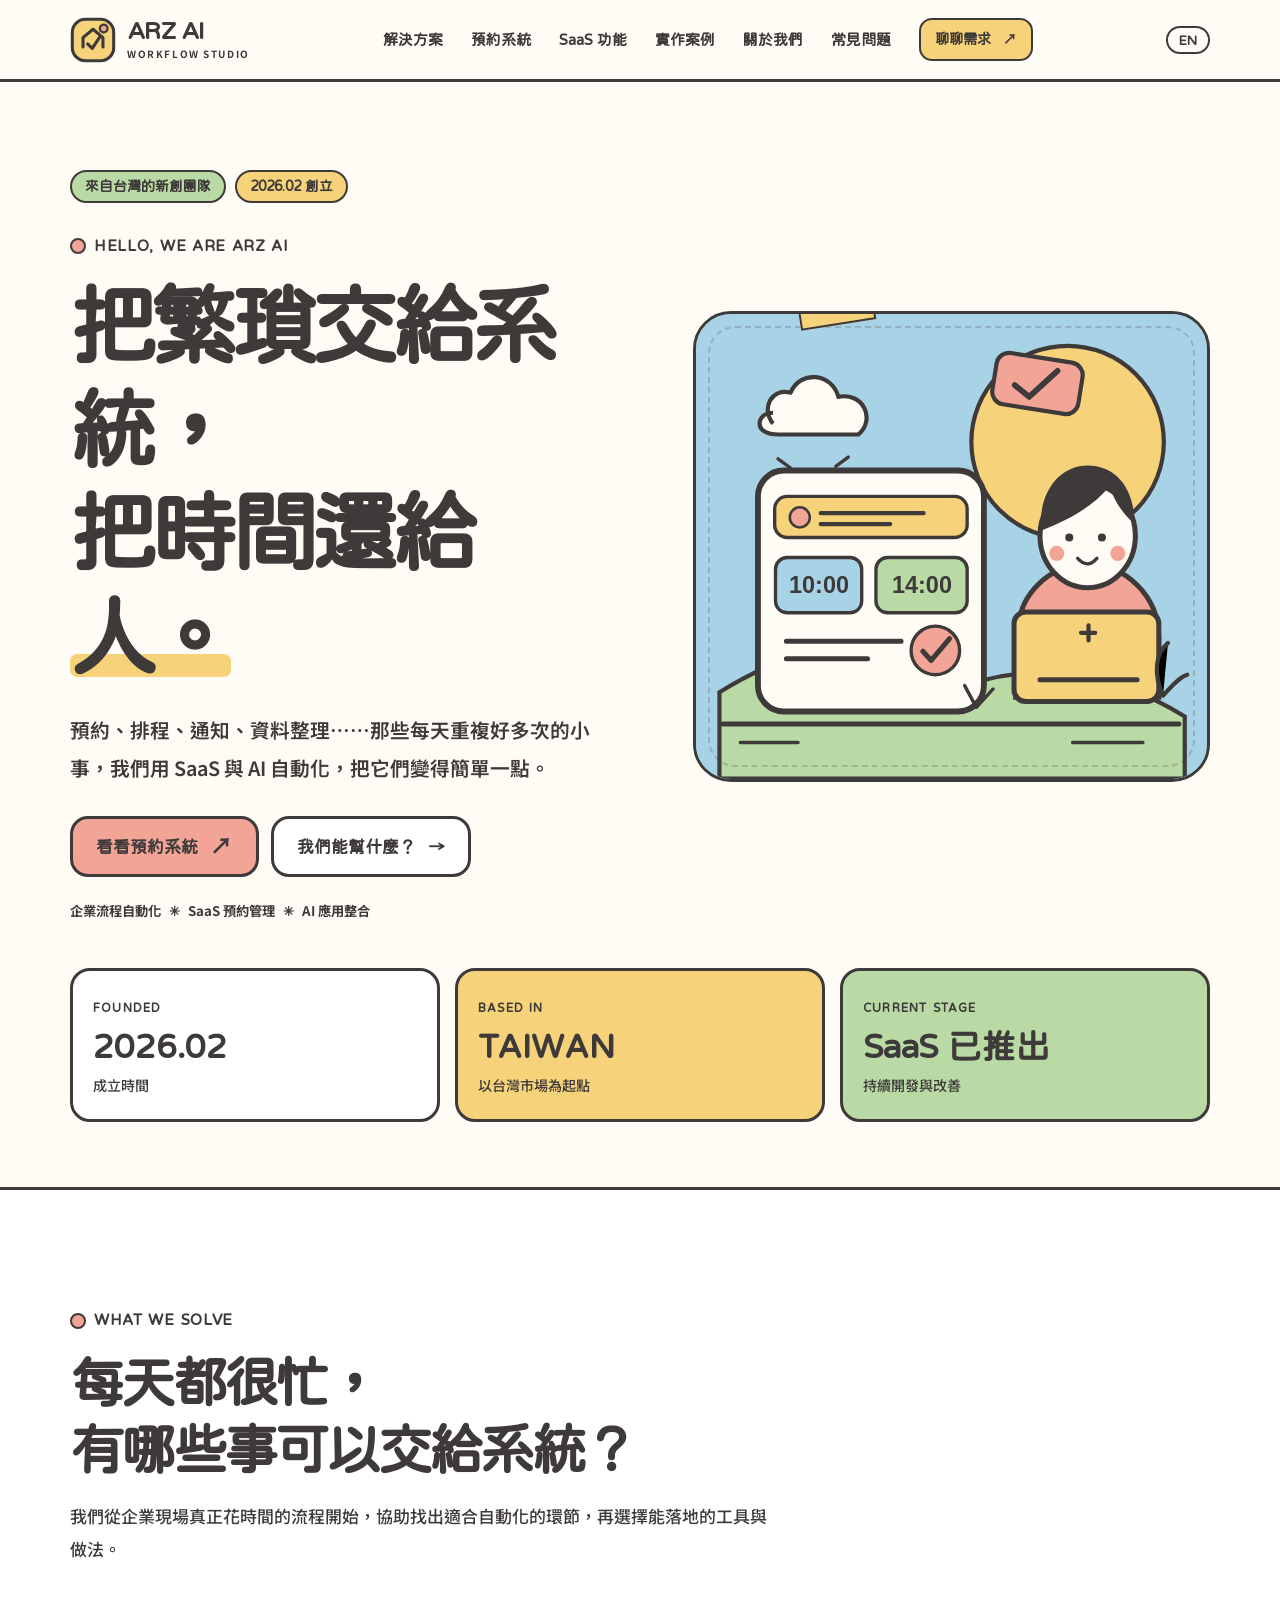
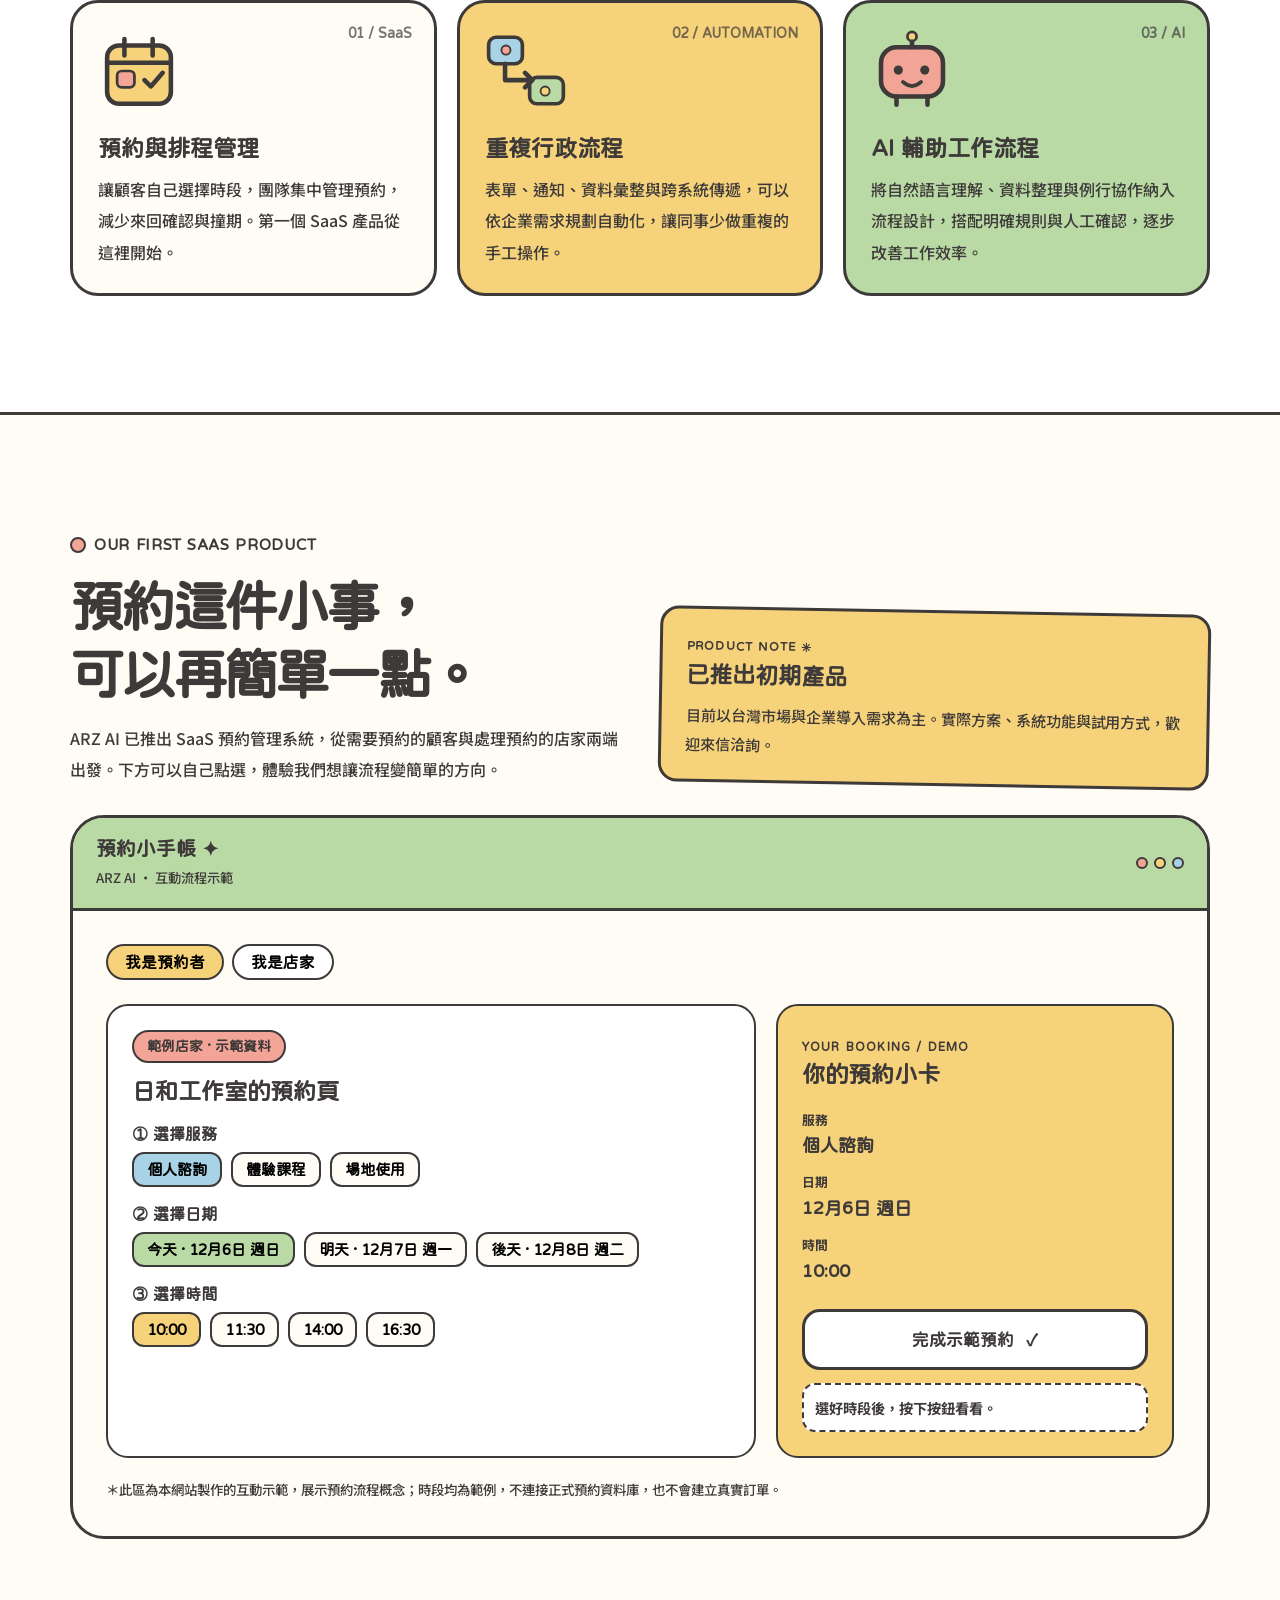
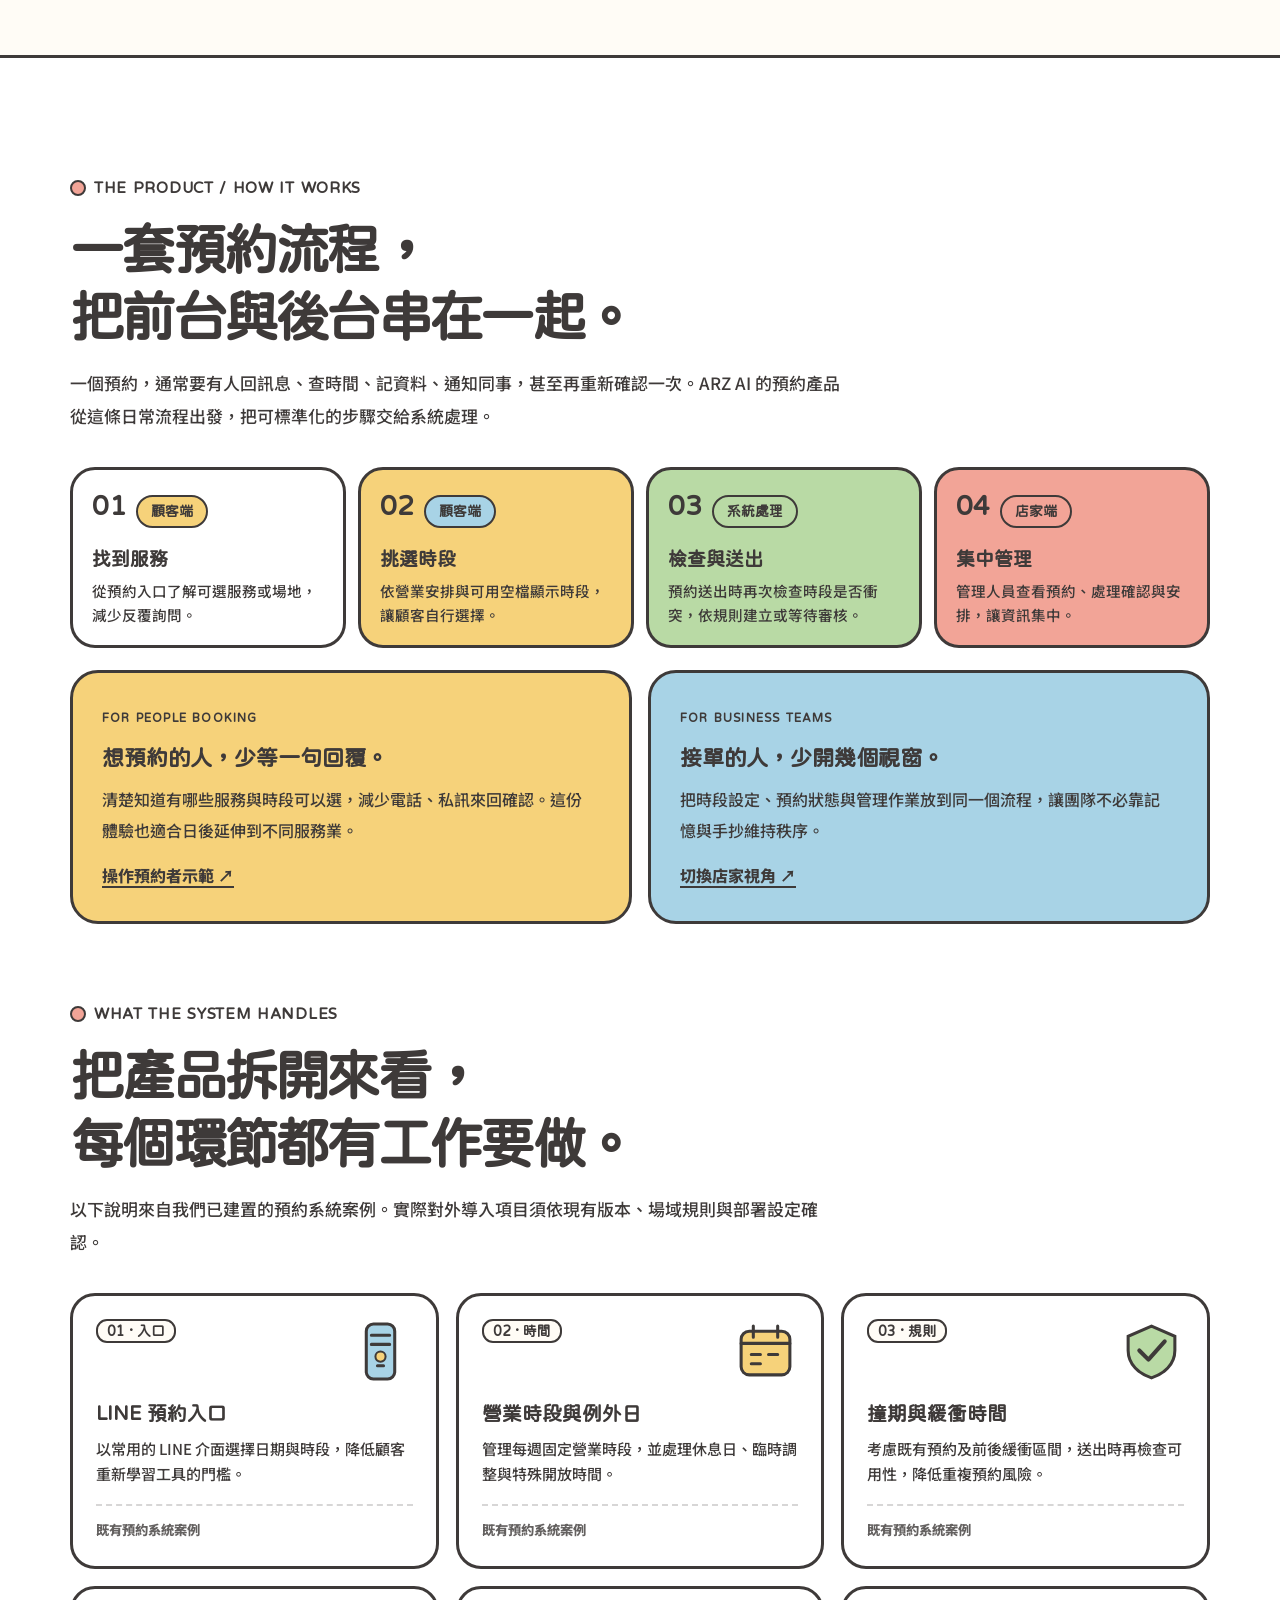
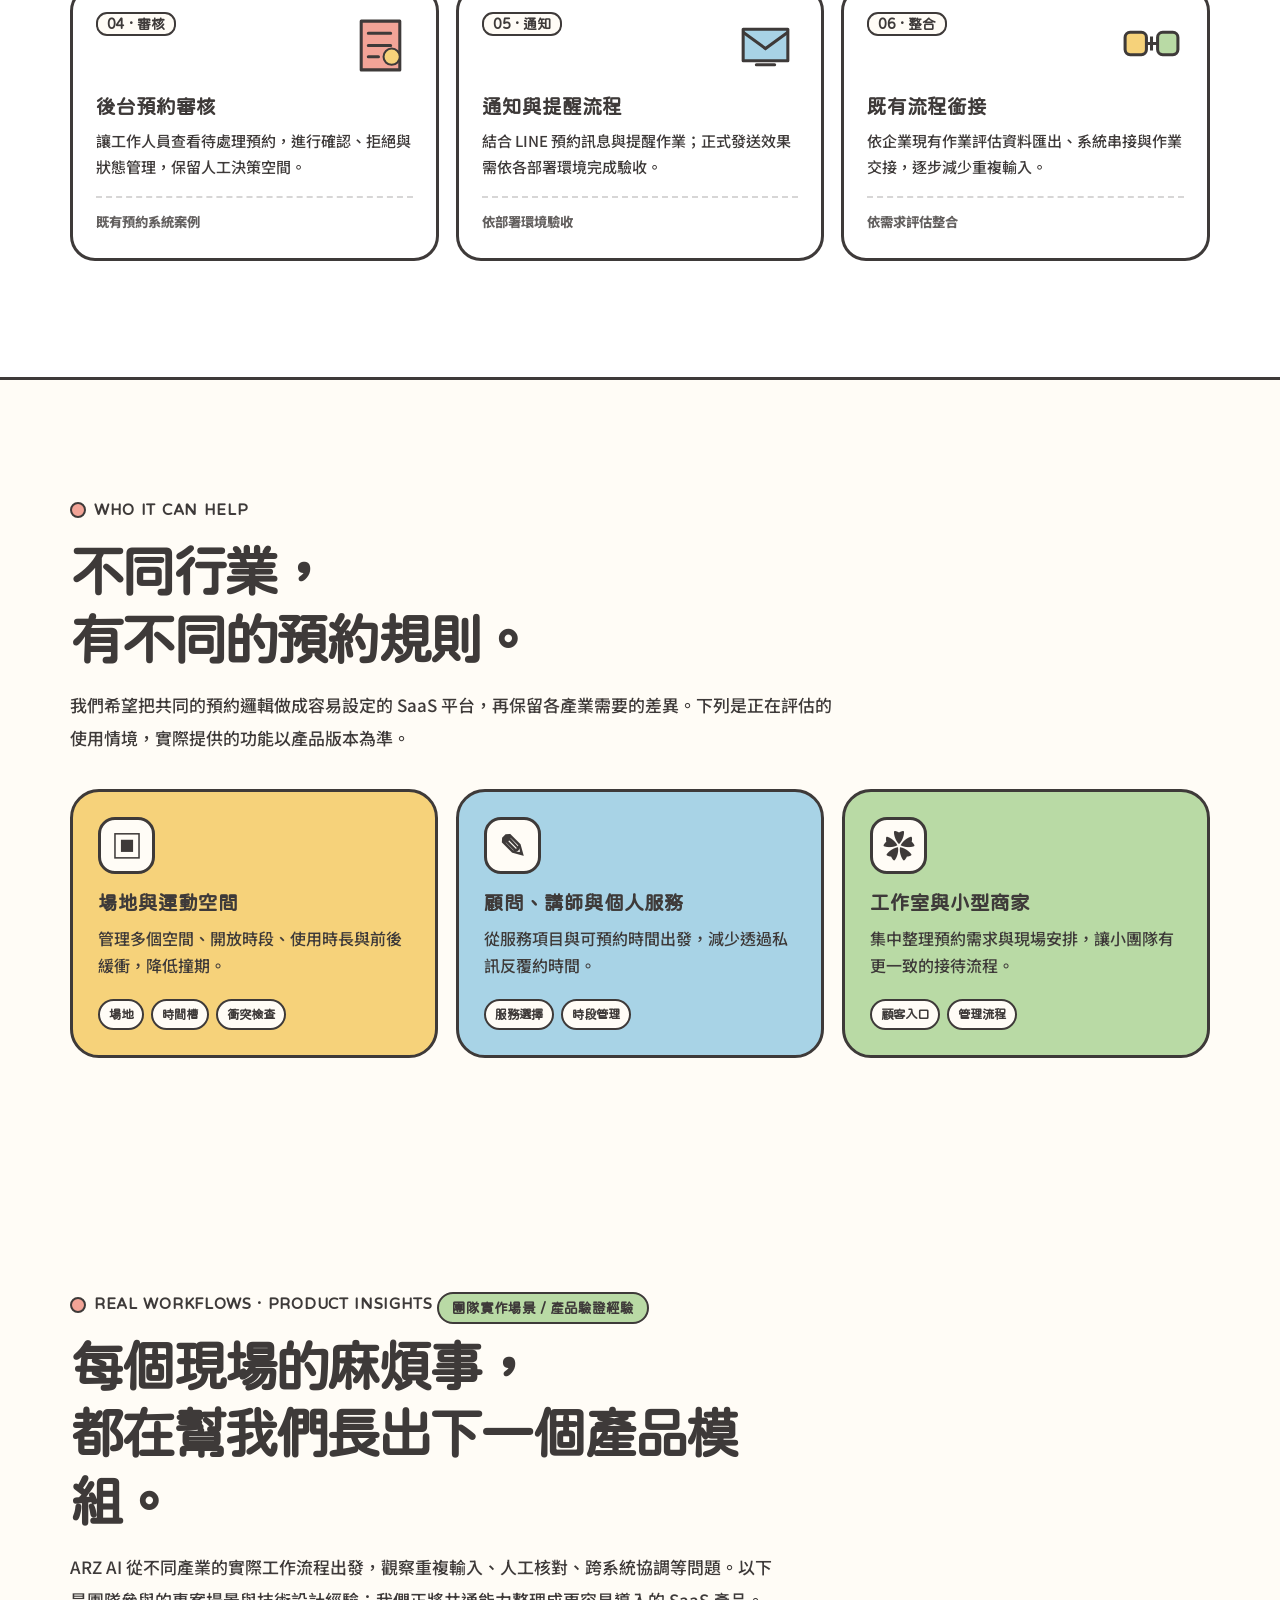
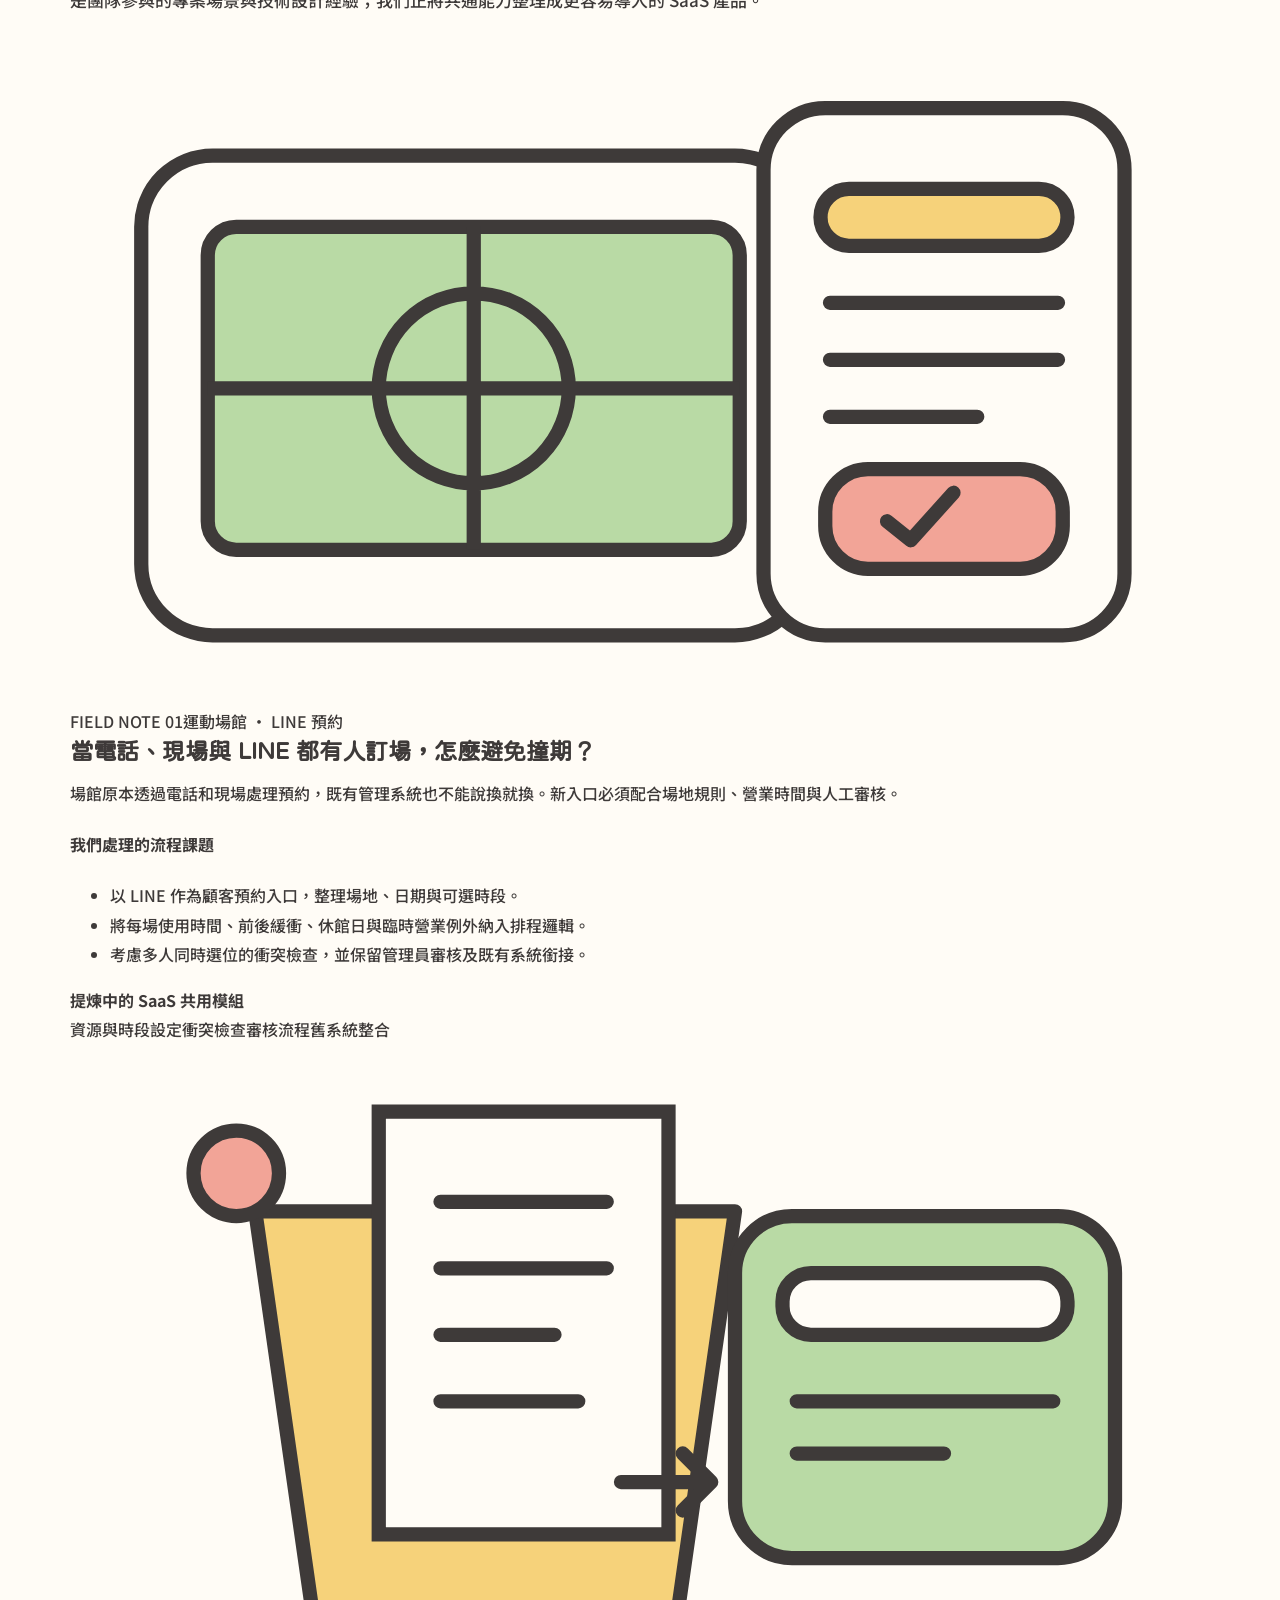
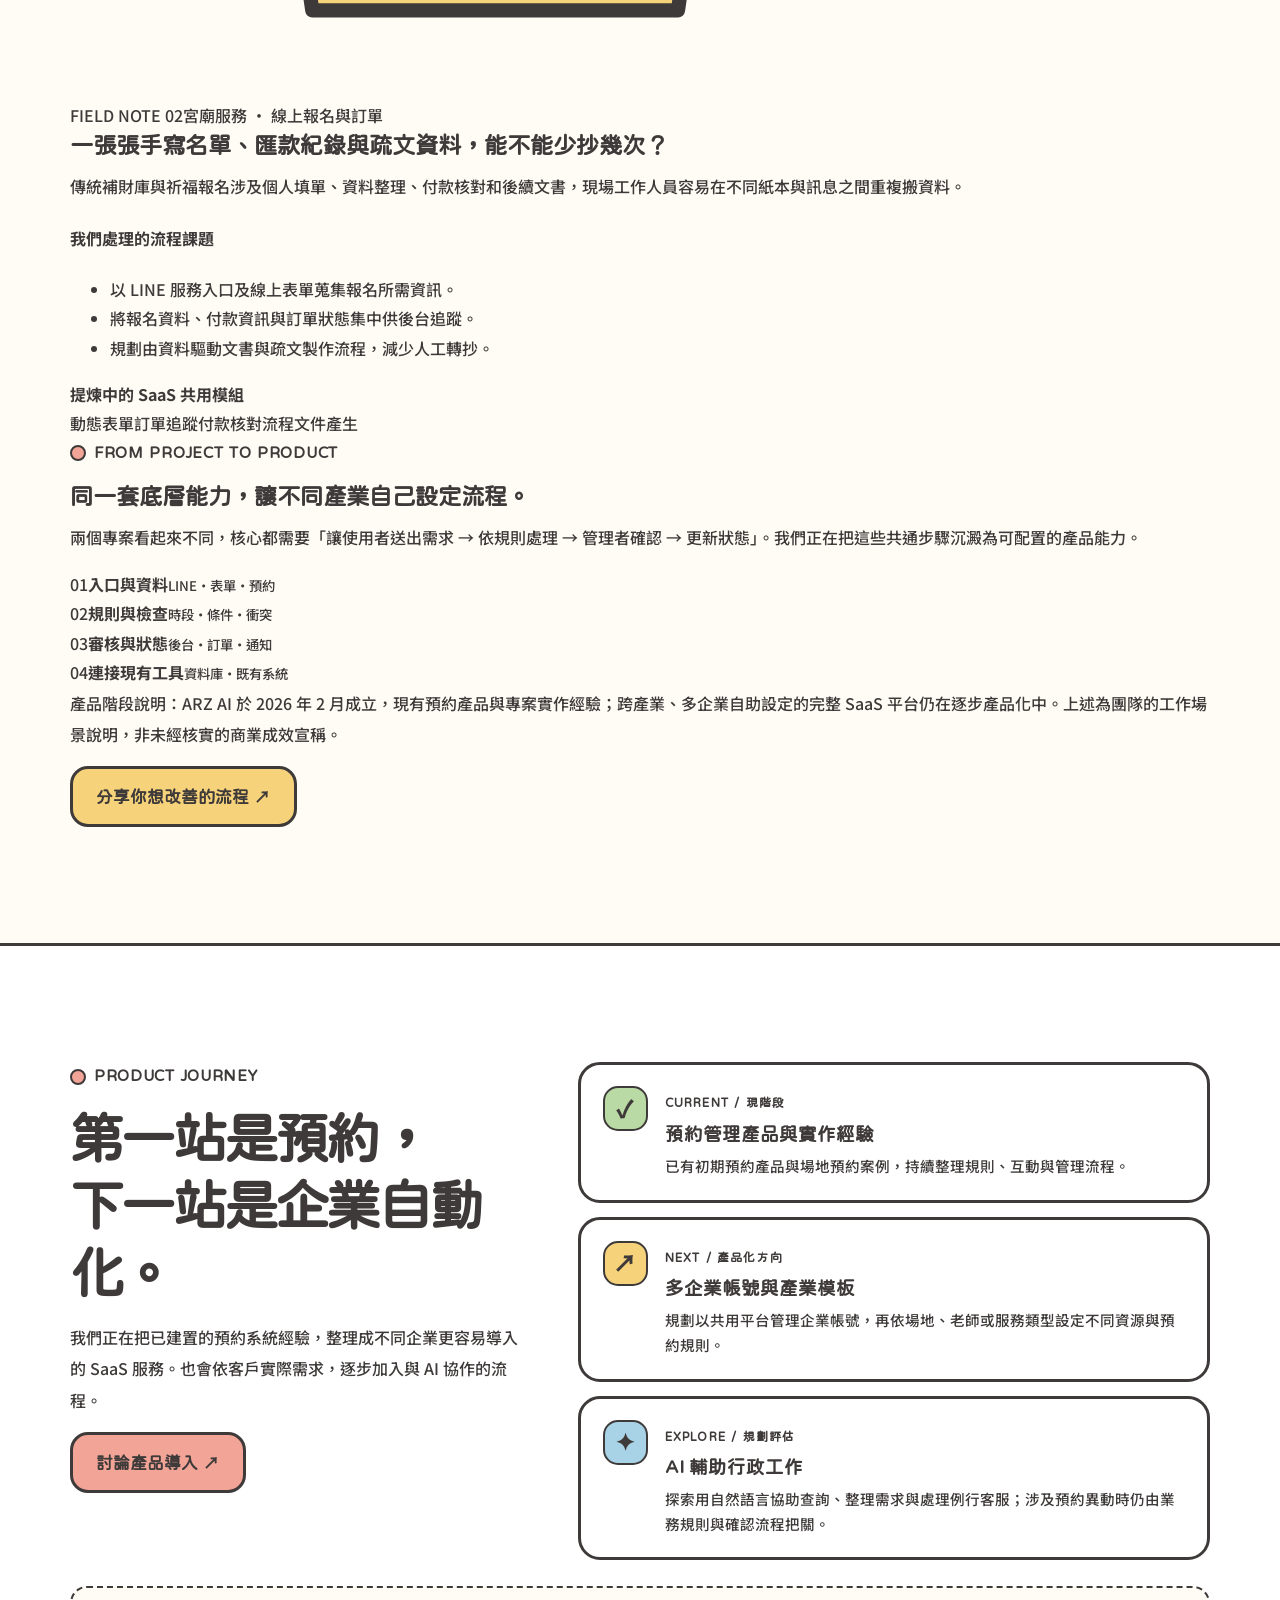
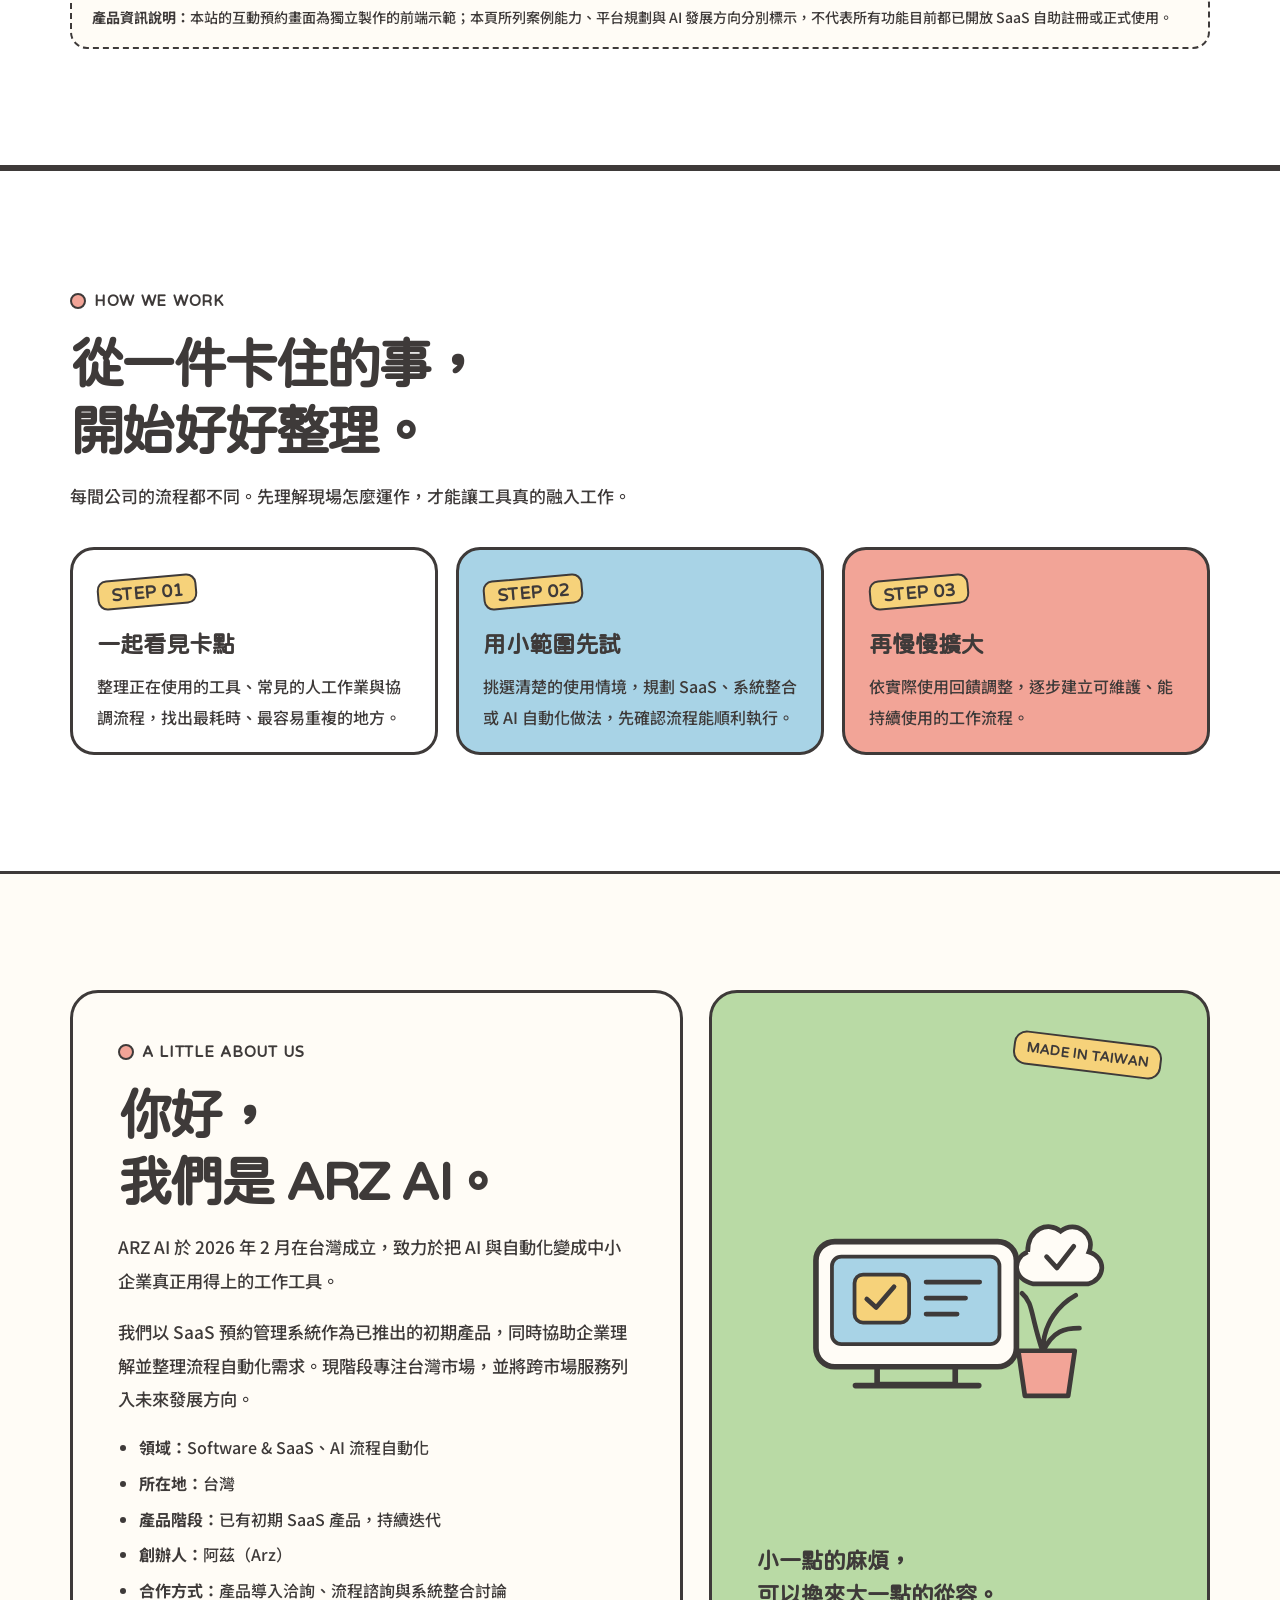
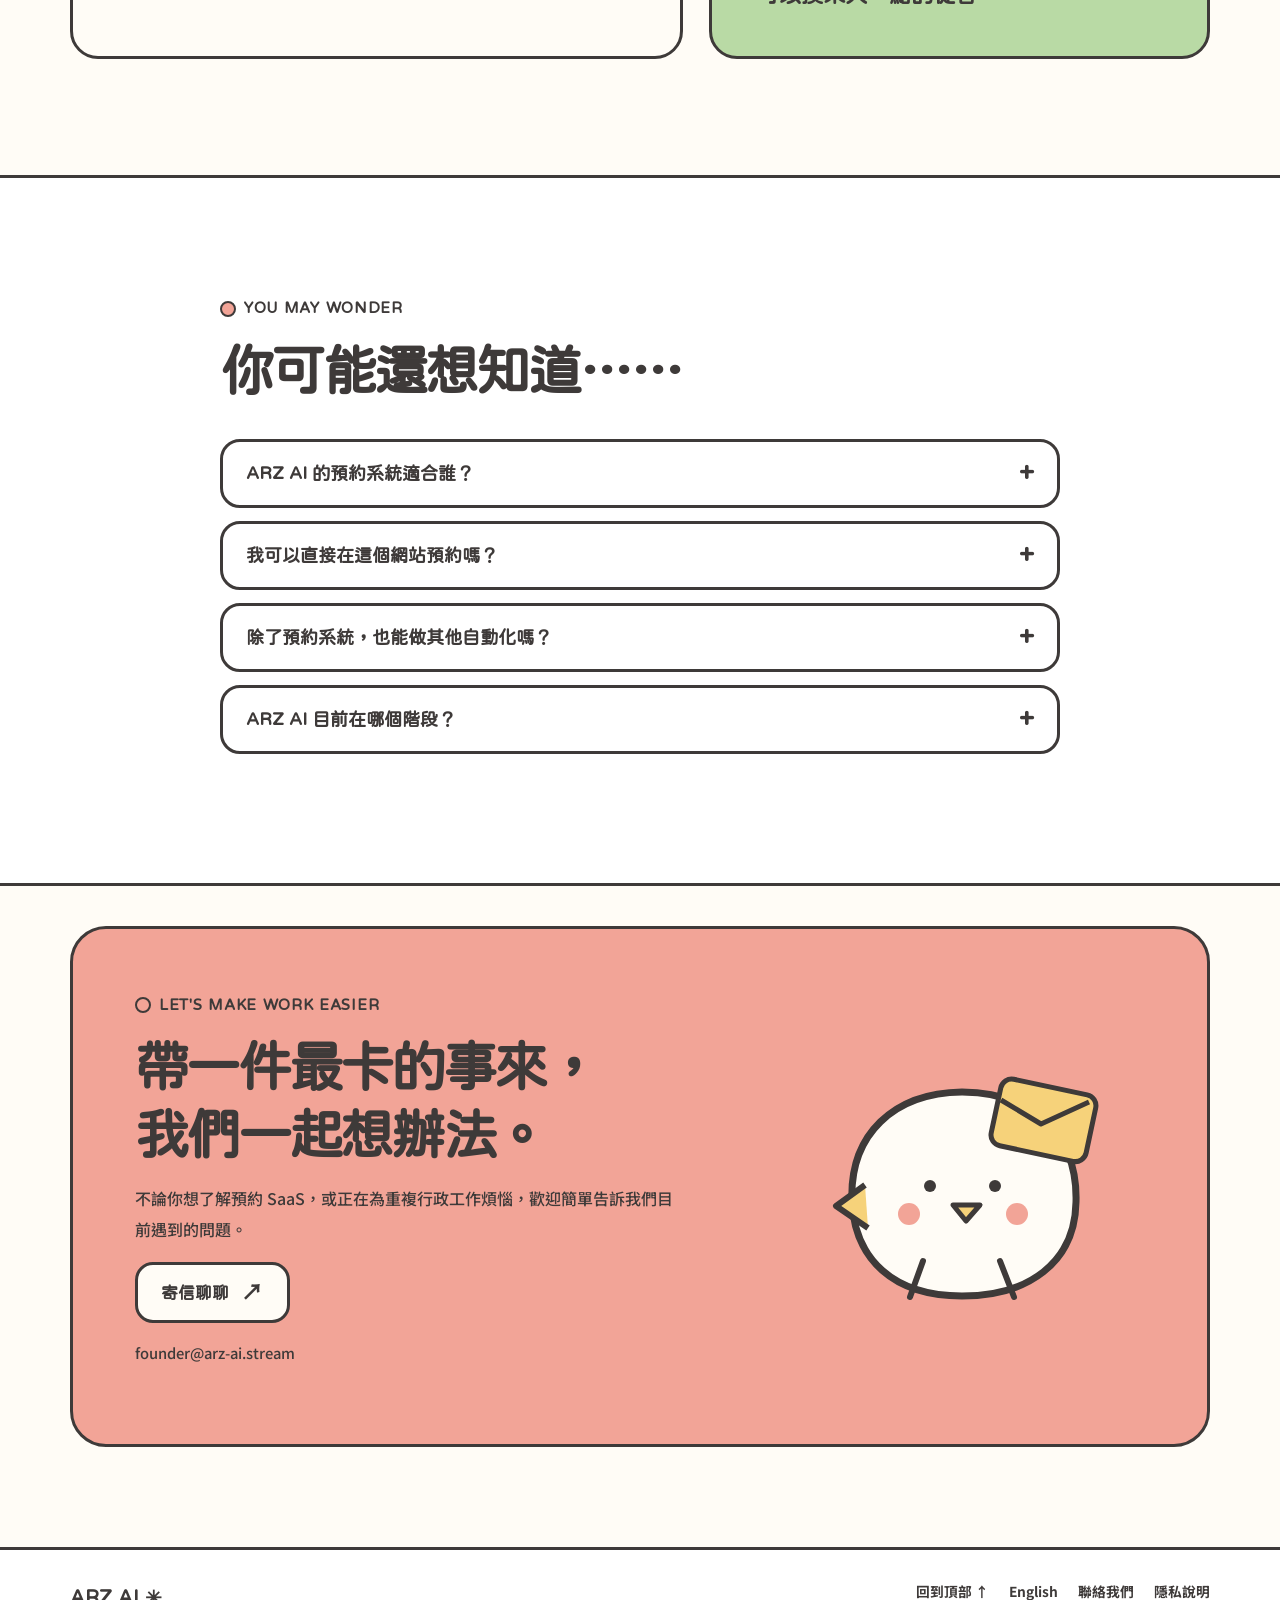
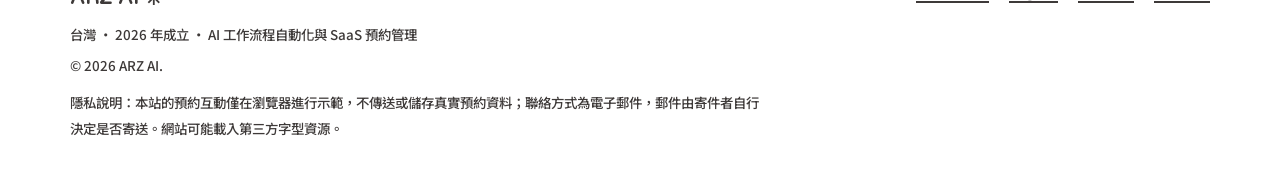
==== commit 54e4f7ca: "Add evidence-led workflow cases and SaaS productization narrative" ====
--- a/index.html
+++ b/index.html
@@ -37,7 +37,7 @@
         <a href="#services">解決方案</a>
         <a href="#product">預約系統</a>
           <a href="#saas-details">SaaS 功能</a>
-          <a href="#industries">適用產業</a>
+          <a href="#cases">實作案例</a>
         <a href="#about">關於我們</a>
         <a href="#faq">常見問題</a>
         <a class="btn btn--small btn--yellow" href="#contact">聊聊需求 <span aria-hidden="true">↗</span></a>
@@ -318,6 +318,85 @@
       </div>
     </section>
 
+    
+    <section class="section case-studies" id="cases" aria-labelledby="cases-title">
+      <div class="container">
+        <div class="section-heading case-intro">
+          <span class="section-kicker">REAL WORKFLOWS · PRODUCT INSIGHTS</span>
+          <span class="chip chip--green">團隊實作場景 / 產品驗證經驗</span>
+          <h2 id="cases-title">每個現場的麻煩事，<br>都在幫我們長出下一個產品模組。</h2>
+          <p>ARZ AI 從不同產業的實際工作流程出發，觀察重複輸入、人工核對、跨系統協調等問題。以下是團隊參與的專案場景與技術設計經驗；我們正將共通能力整理成更容易導入的 SaaS 產品。</p>
+        </div>
+        <div class="case-grid">
+          <article class="case-card case-card--blue">
+            <div class="case-top">
+              <div class="case-illustration" aria-hidden="true">
+                <svg viewBox="0 0 240 138" fill="none" xmlns="http://www.w3.org/2000/svg">
+                  <rect x="15" y="22" width="140" height="101" rx="15" fill="#FFFCF6" stroke="#3E3A39" stroke-width="3"/>
+                  <rect x="29" y="37" width="112" height="68" rx="6" fill="#B9DAA5" stroke="#3E3A39" stroke-width="3"/>
+                  <path d="M85 37v68M29 71h112M65 71a20 20 0 0 1 40 0M65 71a20 20 0 0 0 40 0" stroke="#3E3A39" stroke-width="3"/>
+                  <rect x="146" y="12" width="76" height="111" rx="13" fill="#FFFCF6" stroke="#3E3A39" stroke-width="3"/>
+                  <rect x="158" y="29" width="52" height="12" rx="6" fill="#F6D27A" stroke="#3E3A39" stroke-width="3"/>
+                  <path d="M160 53h48M160 65h48M160 77h31" stroke="#3E3A39" stroke-width="3" stroke-linecap="round"/>
+                  <rect x="159" y="88" width="50" height="21" rx="9" fill="#F2A497" stroke="#3E3A39" stroke-width="3"/>
+                  <path d="m172 99 5 4 9-10" stroke="#3E3A39" stroke-width="3" stroke-linecap="round" stroke-linejoin="round"/>
+                </svg>
+              </div>
+              <div><span class="case-number">FIELD NOTE 01</span><span class="case-category">運動場館 · LINE 預約</span></div>
+            </div>
+            <h3>當電話、現場與 LINE 都有人訂場，怎麼避免撞期？</h3>
+            <p class="case-lead">場館原本透過電話和現場處理預約，既有管理系統也不能說換就換。新入口必須配合場地規則、營業時間與人工審核。</p>
+            <div class="case-divider"></div>
+            <h4>我們處理的流程課題</h4>
+            <ul class="case-points">
+              <li>以 LINE 作為顧客預約入口，整理場地、日期與可選時段。</li>
+              <li>將每場使用時間、前後緩衝、休館日與臨時營業例外納入排程邏輯。</li>
+              <li>考慮多人同時選位的衝突檢查，並保留管理員審核及既有系統銜接。</li>
+            </ul>
+            <div class="case-reuse"><strong>提煉中的 SaaS 共用模組</strong><div class="case-tags"><span>資源與時段設定</span><span>衝突檢查</span><span>審核流程</span><span>舊系統整合</span></div></div>
+          </article>
+          <article class="case-card case-card--coral">
+            <div class="case-top">
+              <div class="case-illustration" aria-hidden="true">
+                <svg viewBox="0 0 240 138" fill="none" xmlns="http://www.w3.org/2000/svg">
+                  <path d="M39 35h101l-12 84H51L39 35Z" fill="#F6D27A" stroke="#3E3A39" stroke-width="3" stroke-linejoin="round"/>
+                  <path d="M65 14h61v89H65V14Z" fill="#FFFCF6" stroke="#3E3A39" stroke-width="3"/>
+                  <path d="M78 33h35M78 47h35M78 61h24M78 75h29" stroke="#3E3A39" stroke-width="3" stroke-linecap="round"/>
+                  <rect x="140" y="36" width="80" height="72" rx="12" fill="#B9DAA5" stroke="#3E3A39" stroke-width="3"/>
+                  <rect x="150" y="48" width="60" height="13" rx="6" fill="#FFFCF6" stroke="#3E3A39" stroke-width="3"/>
+                  <path d="M153 75h54M153 86h31" stroke="#3E3A39" stroke-width="3" stroke-linecap="round"/>
+                  <path d="m116 92 19 0m-6-6 6 6-6 6" stroke="#3E3A39" stroke-width="3" stroke-linecap="round" stroke-linejoin="round"/>
+                  <circle cx="35" cy="27" r="9" fill="#F2A497" stroke="#3E3A39" stroke-width="3"/>
+                </svg>
+              </div>
+              <div><span class="case-number">FIELD NOTE 02</span><span class="case-category">宮廟服務 · 線上報名與訂單</span></div>
+            </div>
+            <h3>一張張手寫名單、匯款紀錄與疏文資料，能不能少抄幾次？</h3>
+            <p class="case-lead">傳統補財庫與祈福報名涉及個人填單、資料整理、付款核對和後續文書，現場工作人員容易在不同紙本與訊息之間重複搬資料。</p>
+            <div class="case-divider"></div>
+            <h4>我們處理的流程課題</h4>
+            <ul class="case-points">
+              <li>以 LINE 服務入口及線上表單蒐集報名所需資訊。</li>
+              <li>將報名資料、付款資訊與訂單狀態集中供後台追蹤。</li>
+              <li>規劃由資料驅動文書與疏文製作流程，減少人工轉抄。</li>
+            </ul>
+            <div class="case-reuse"><strong>提煉中的 SaaS 共用模組</strong><div class="case-tags"><span>動態表單</span><span>訂單追蹤</span><span>付款核對流程</span><span>文件產生</span></div></div>
+          </article>
+        </div>
+        <div class="case-platform">
+          <div class="case-platform-head"><span class="section-kicker">FROM PROJECT TO PRODUCT</span><h3>同一套底層能力，讓不同產業自己設定流程。</h3><p>兩個專案看起來不同，核心都需要「讓使用者送出需求 → 依規則處理 → 管理者確認 → 更新狀態」。我們正在把這些共通步驟沉澱為可配置的產品能力。</p></div>
+          <div class="platform-steps" aria-label="共用流程架構">
+            <div><span>01</span><strong>入口與資料</strong><small>LINE・表單・預約</small></div>
+            <div><span>02</span><strong>規則與檢查</strong><small>時段・條件・衝突</small></div>
+            <div><span>03</span><strong>審核與狀態</strong><small>後台・訂單・通知</small></div>
+            <div><span>04</span><strong>連接現有工具</strong><small>資料庫・既有系統</small></div>
+          </div>
+          <p class="case-fact">產品階段說明：ARZ AI 於 2026 年 2 月成立，現有預約產品與專案實作經驗；跨產業、多企業自助設定的完整 SaaS 平台仍在逐步產品化中。上述為團隊的工作場景說明，非未經核實的商業成效宣稱。</p>
+          <a class="btn btn--yellow" href="mailto:founder@arz-ai.stream?subject=ARZ%20AI%20%E4%BC%81%E6%A5%AD%E6%B5%81%E7%A8%8B%E8%87%AA%E5%8B%95%E5%8C%96%E8%AB%AE%E8%A9%A2">分享你想改善的流程 ↗</a>
+        </div>
+      </div>
+    </section>
+
     <section class="section paper-area saas-roadmap" id="roadmap" aria-labelledby="roadmap-title">
       <div class="container roadmap-layout">
         <div class="roadmap-intro"><span class="section-kicker">PRODUCT JOURNEY</span><h2 id="roadmap-title">第一站是預約，<br>下一站是企業自動化。</h2><p>我們正在把已建置的預約系統經驗，整理成不同企業更容易導入的 SaaS 服務。也會依客戶實際需求，逐步加入與 AI 協作的流程。</p><a class="btn btn--coral" href="#contact">討論產品導入 ↗</a></div>
--- a/styles.css
+++ b/styles.css
@@ -217,4 +217,63 @@
 @media (prefers-reduced-motion: reduce) {
   html { scroll-behavior: auto; }
   *, *::before, *::after { animation: none !important; transition: none !important; }
-}+}
+
+
+/* Expanded navigation collapses sooner so SaaS links remain readable on tablets. */
+@media (max-width: 1050px) {
+  .menu-toggle { display:inline-flex; }
+  .header-inner { flex-wrap:wrap; }
+  .nav-links { display:none; order:3; width:100%; flex-direction:column; align-items:stretch; gap:0; padding:4px 0 18px; }
+  .nav-links.is-open { display:flex; }
+  .nav-links a:not(.btn) { border-bottom:2px dashed rgba(62,58,57,.25); padding:12px 3px; font-size:1rem; }
+  .nav-links .btn { margin-top:15px; }
+}
+
+/* SaaS product storytelling: hand-drawn notebook cards, no gradients. */
+.saas-depth .section-heading, .saas-industries .section-heading { max-width: 850px; }
+.saas-depth .section-heading p, .saas-industries .section-heading p { max-width: 770px; }
+.saas-story { display:grid; grid-template-columns:repeat(4,minmax(0,1fr)); gap:12px; margin-top:32px; }
+.story-step { position:relative; background:var(--white); border:var(--border); border-radius:25px; padding:22px 19px 18px; min-width:0; }
+.story-step:nth-child(2) {background:var(--yellow);}
+.story-step:nth-child(3) {background:var(--green);}
+.story-step:nth-child(4) {background:var(--coral);}
+.story-number { display:inline-block; font:900 1.7rem/1 var(--hand); margin-right:10px; }
+.story-step h3 { font:900 1.18rem/1.4 var(--hand); margin:18px 0 7px; }
+.story-step p { margin:0; font-size:.91rem; line-height:1.65; }
+.saas-dual { display:grid; grid-template-columns:repeat(2,minmax(0,1fr)); gap:16px; margin:22px 0 0; }
+.saas-role { border:var(--border); border-radius:28px; padding:28px 29px; }
+.saas-role--customer { background:var(--yellow); }
+.saas-role--operator { background:var(--blue); }
+.saas-role h3 { margin:10px 0; font:900 1.38rem/1.5 var(--hand); }
+.saas-role p { max-width:480px; margin:0 0 13px; }
+.text-cta {font-weight:800; display:inline-flex; padding:2px 0; }
+.saas-heading-space { margin-top:76px; }
+.saas-feature-grid { display:grid; grid-template-columns:repeat(3,minmax(0,1fr)); gap:17px; margin-top:28px; }
+.saas-feature { background:var(--white); border:var(--border); border-radius:25px; padding:23px; min-width:0; display:flex; flex-direction:column; }
+.feature-top { display:flex; align-items:flex-start; justify-content:space-between; gap:8px; margin-bottom:6px; }
+.feature-top svg { width:65px; height:65px; flex:none; }
+.feature-sticker {display:inline-block; font:900 .87rem var(--hand); background:var(--paper); border:2px solid var(--ink); border-radius:11px; padding:2px 9px; }
+.saas-feature h3 {font:900 1.23rem/1.45 var(--hand); margin:10px 0 7px;}
+.saas-feature p {margin:0 0 17px; line-height:1.7; font-size:.94rem; }
+.saas-feature small {margin-top:auto; font-weight:800; opacity:.8; border-top:2px dashed rgba(62,58,57,.25); padding-top:12px; }
+.industry-grid {display:grid; grid-template-columns:repeat(3,minmax(0,1fr)); gap:18px; margin-top:30px;}
+.industry-card {border:var(--border); border-radius:29px; padding:25px; min-width:0;}
+.industry-card--yellow {background:var(--yellow);} .industry-card--blue {background:var(--blue);} .industry-card--green {background:var(--green);}
+.industry-doodle {border:3px solid var(--ink); border-radius:17px; width:57px; height:57px; display:grid; place-items:center; background:var(--paper); font:900 2rem/1 var(--hand);}
+.industry-card h3 {font:900 1.22rem/1.5 var(--hand); margin:15px 0 6px;}
+.industry-card p {margin:0 0 20px; line-height:1.7;}
+.industry-tags {display:flex; flex-wrap:wrap; gap:7px;}
+.industry-tags span {font:800 .78rem/1.4 var(--hand); padding:5px 9px; border:2px solid var(--ink); border-radius:99px; background:var(--paper);}
+.roadmap-layout {display:grid; grid-template-columns:.85fr 1.15fr; gap:40px; align-items:start;}
+.roadmap-intro p {max-width:450px;}
+.roadmap-track {display:grid; gap:14px;}
+.roadmap-item {display:flex; align-items:flex-start; gap:17px; border:var(--border); border-radius:22px; background:var(--white); padding:21px 22px; }
+.roadmap-item h3 {font:900 1.16rem/1.5 var(--hand); margin:5px 0;}
+.roadmap-item p {font-size:.91rem; margin:0; line-height:1.7;}
+.roadmap-marker {height:45px; width:45px; border:2px solid var(--ink); border-radius:15px; flex:none; display:grid; place-items:center; font:900 1.5rem/1 var(--hand);}
+.roadmap-marker--green {background:var(--green);} .roadmap-marker--yellow {background:var(--yellow);} .roadmap-marker--blue {background:var(--blue);}
+.saas-trust-note { margin:26px 0 0; background:var(--paper); border:2px dashed var(--ink); border-radius:17px; padding:17px 20px; font-size:.88rem; line-height:1.75;}
+@media(max-width:930px) {.saas-story {grid-template-columns:repeat(2,minmax(0,1fr));} .saas-feature-grid {grid-template-columns:repeat(2,minmax(0,1fr));} .industry-grid {grid-template-columns:repeat(2,minmax(0,1fr));}}
+@media(max-width:760px) {.roadmap-layout {grid-template-columns:1fr; gap:24px;} .saas-heading-space {margin-top:50px;} }
+@media(max-width:520px) {.saas-story,.saas-dual,.saas-feature-grid,.industry-grid {grid-template-columns:1fr;} .story-step,.saas-role,.saas-feature,.industry-card {padding:21px;} .roadmap-item {padding:17px; gap:12px;} .feature-top svg {width:55px;height:55px;}}
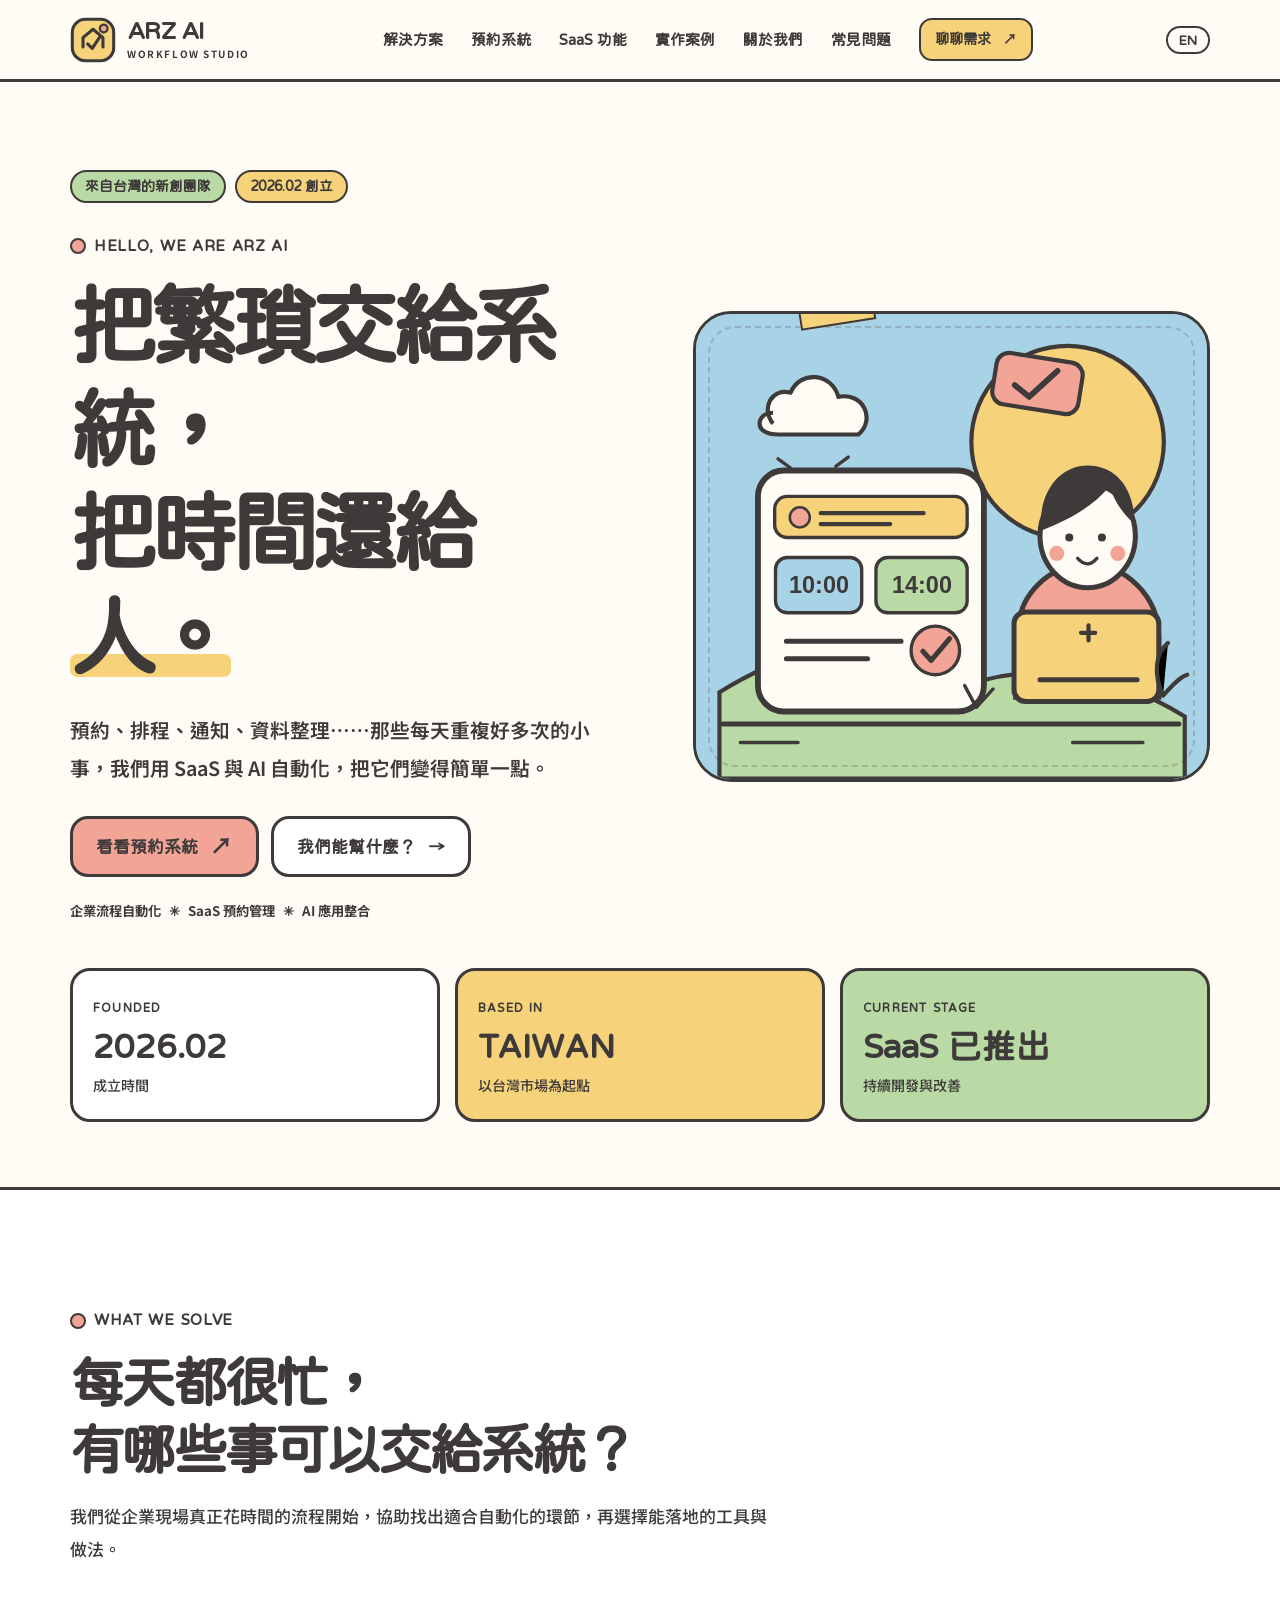
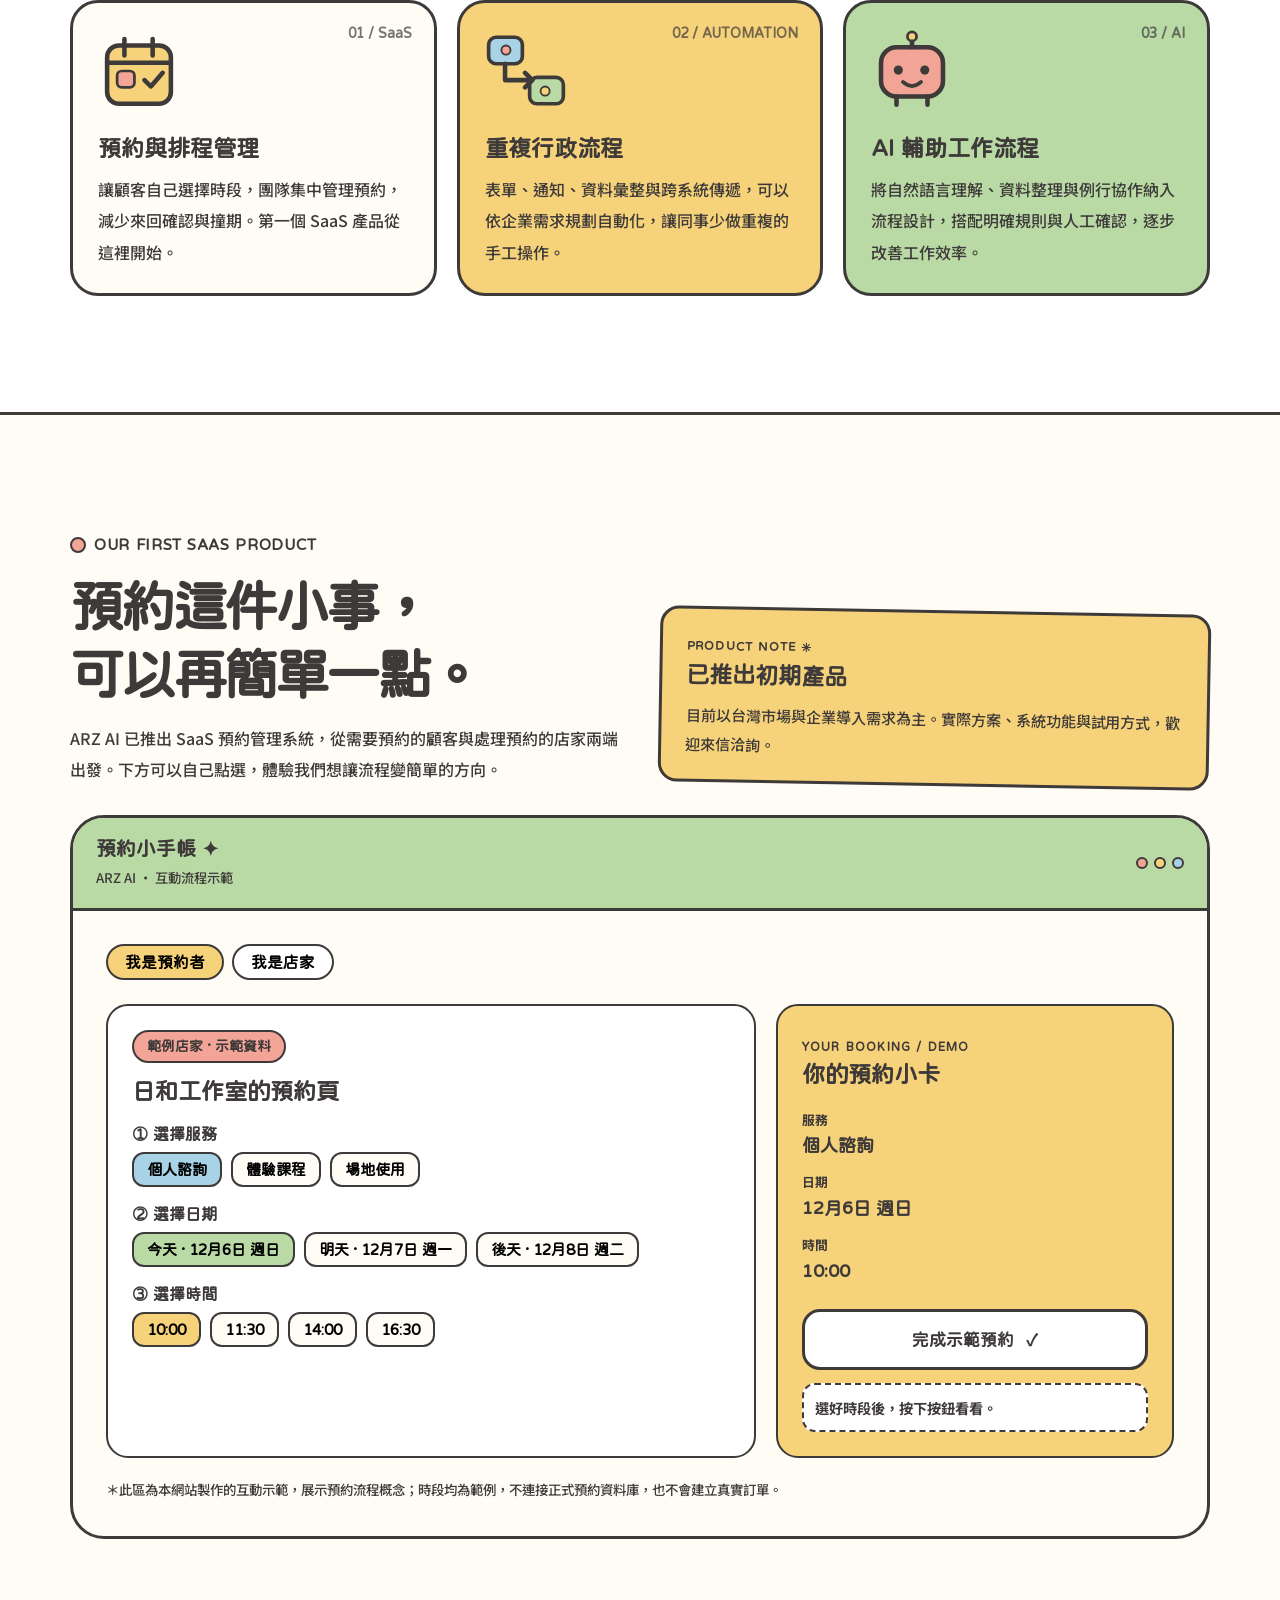
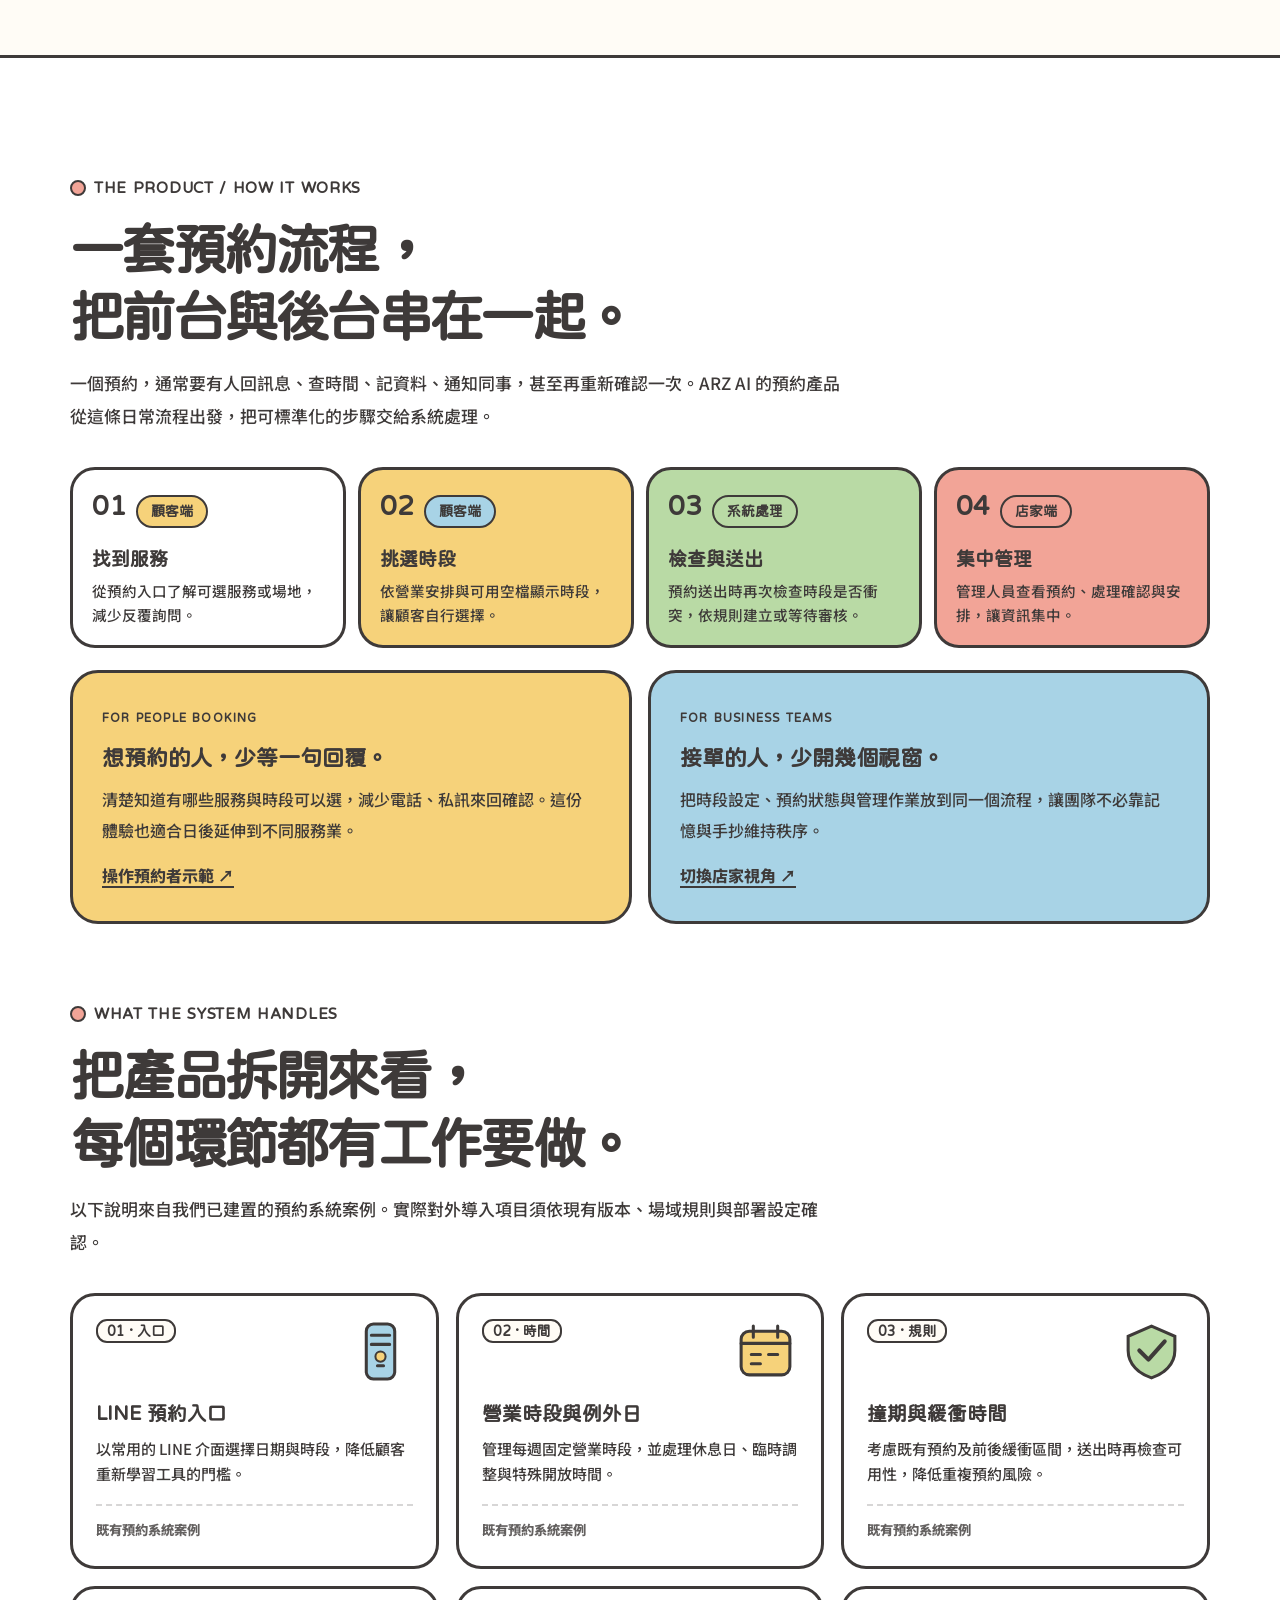
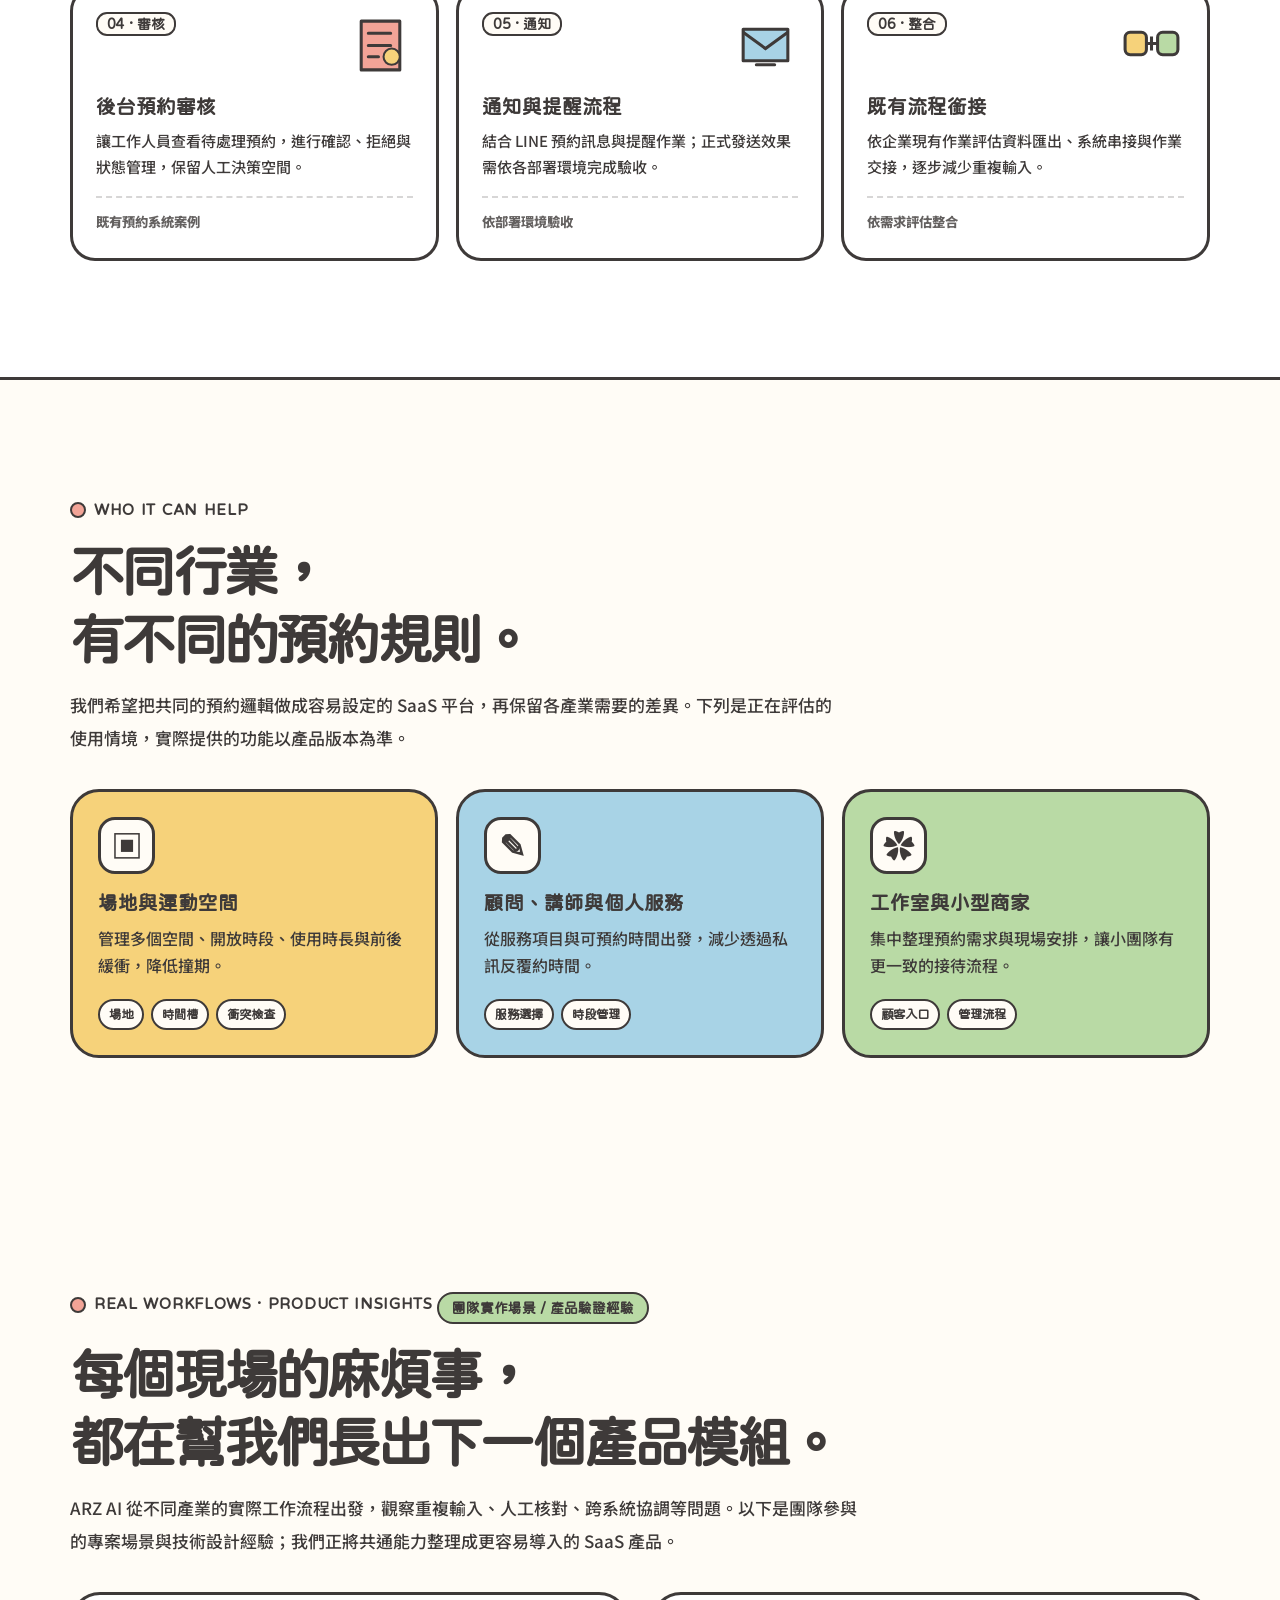
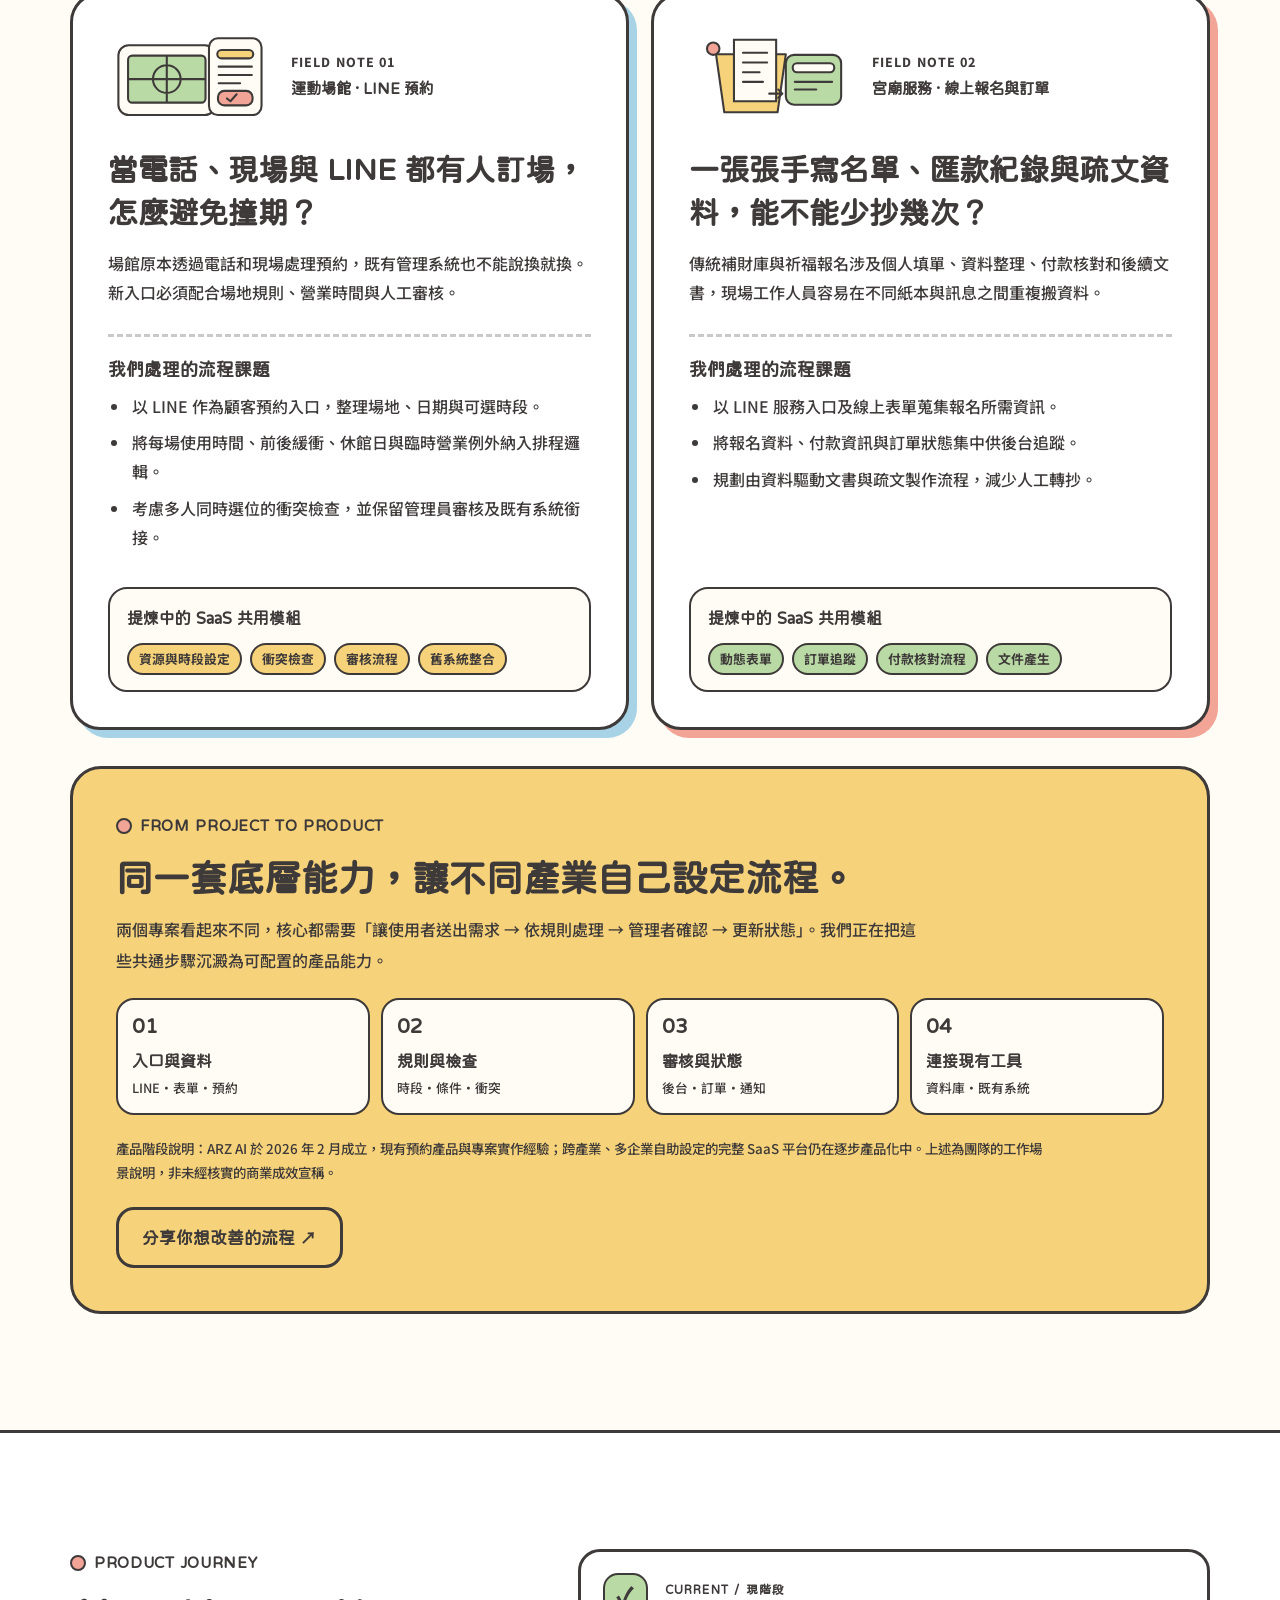
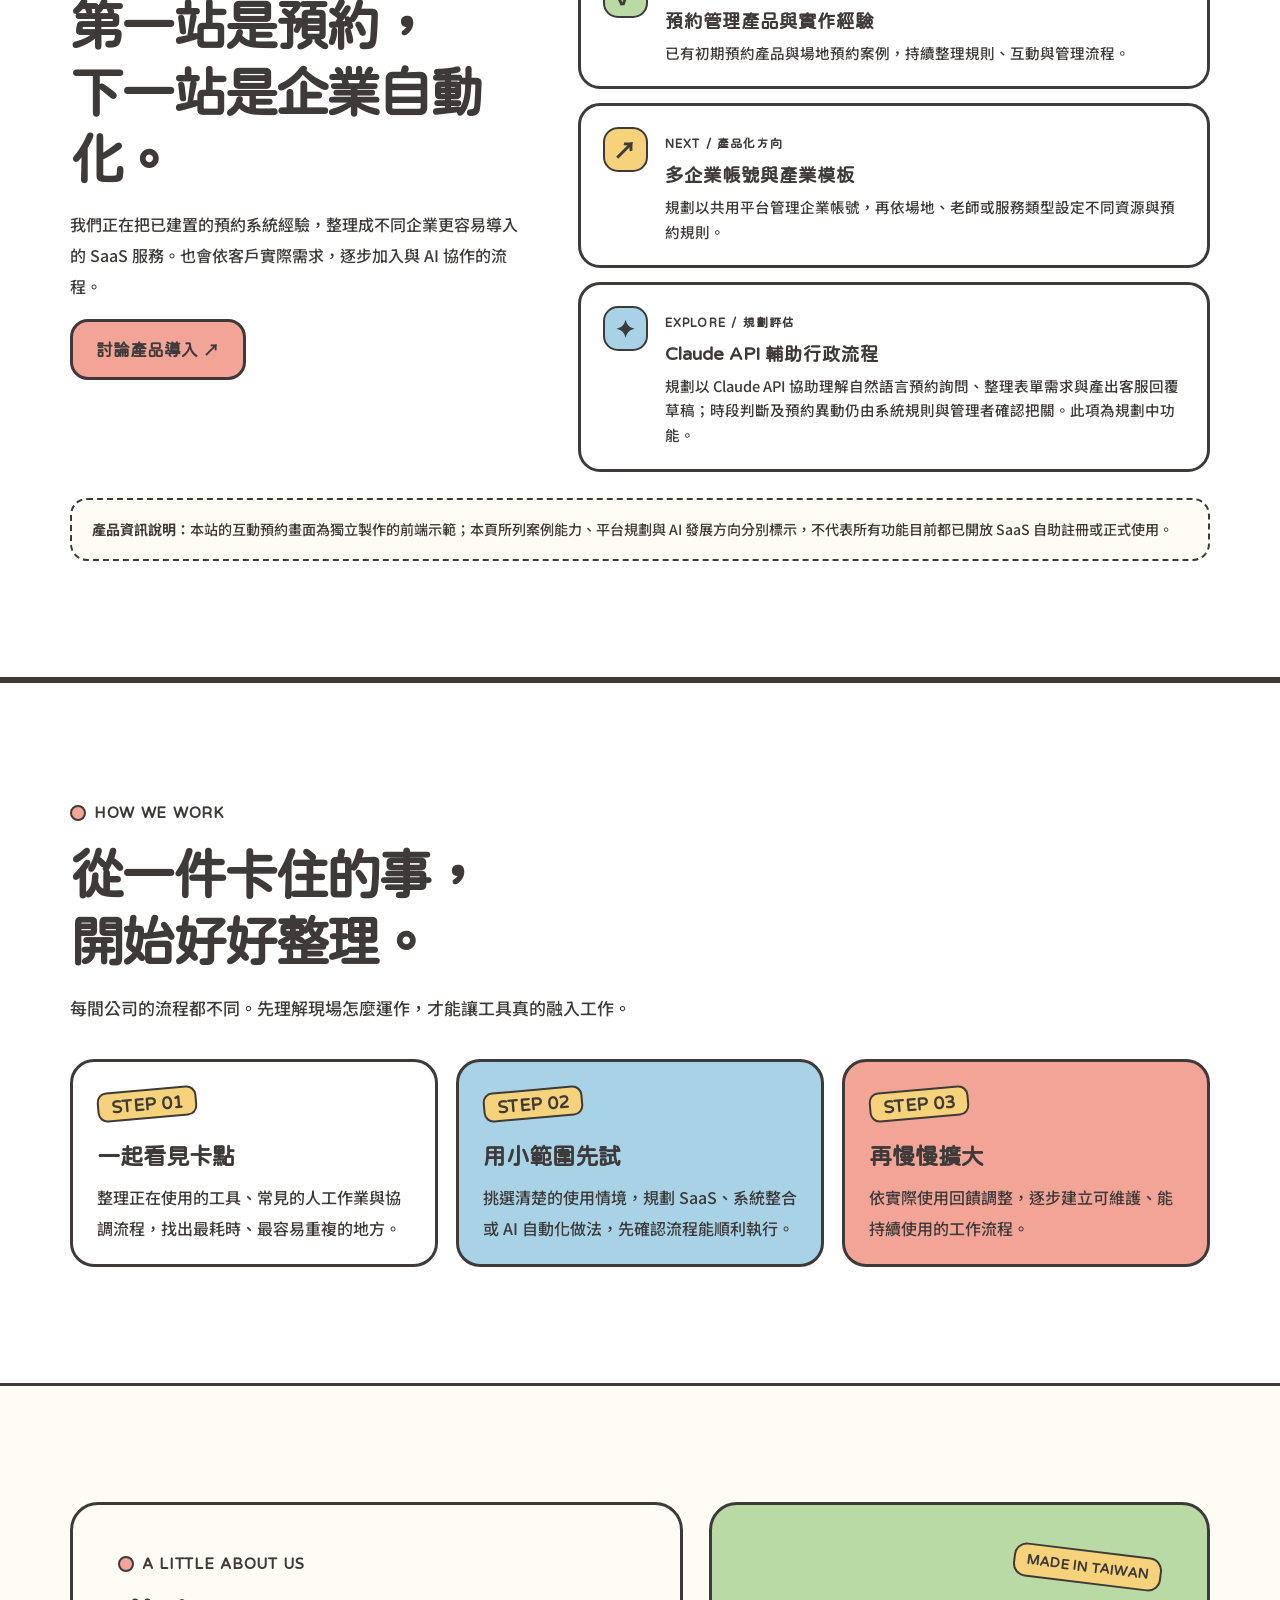
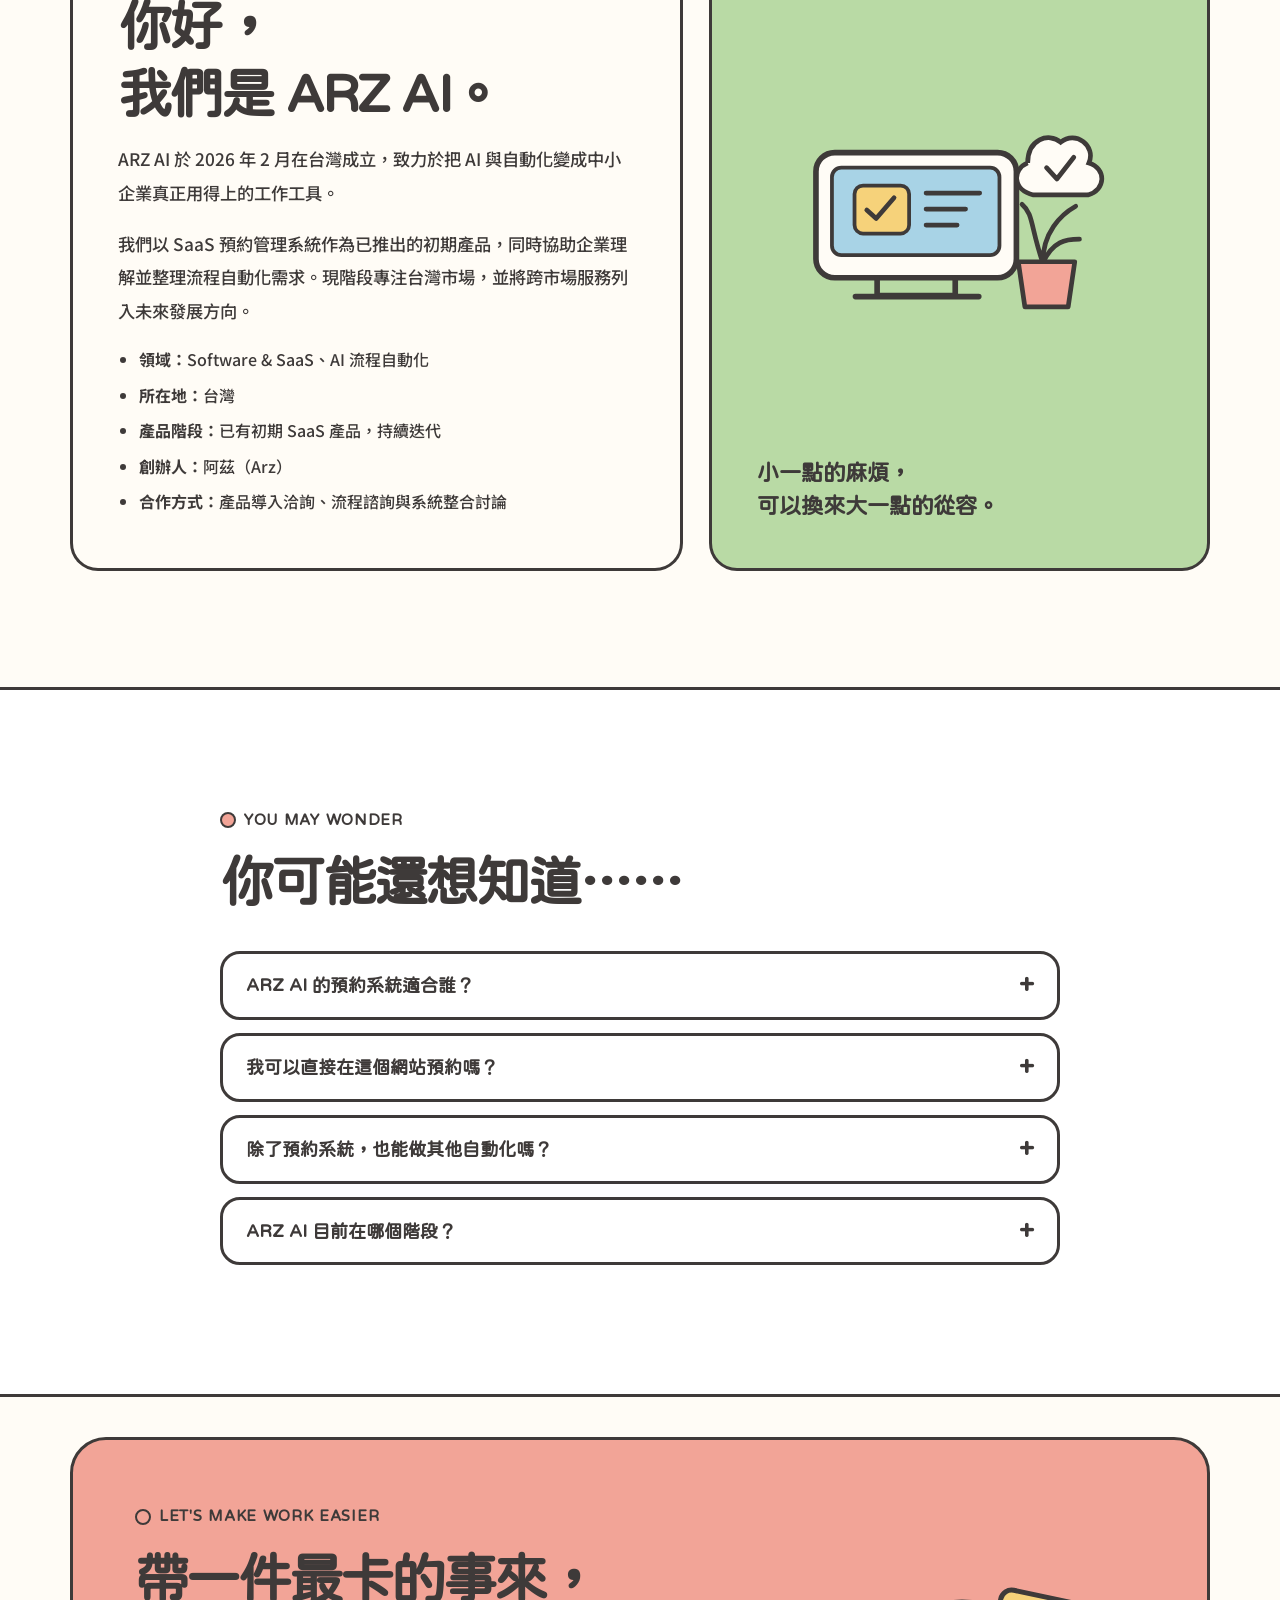
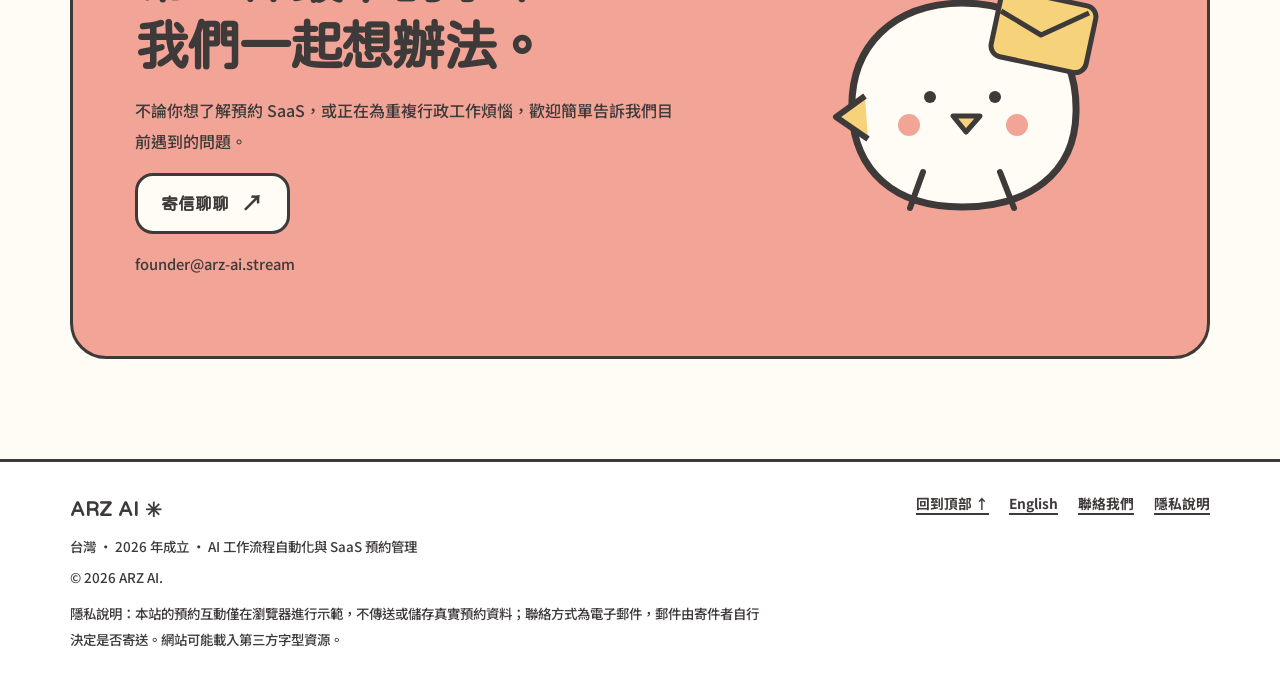
==== commit 99d54d09: "Explain Claude API roadmap and case evidence for startup review" ====
--- a/index.html
+++ b/index.html
@@ -403,7 +403,7 @@
         <div class="roadmap-track">
           <article class="roadmap-item"><div class="roadmap-marker roadmap-marker--green">✓</div><div><span class="tiny-label">CURRENT / 現階段</span><h3>預約管理產品與實作經驗</h3><p>已有初期預約產品與場地預約案例，持續整理規則、互動與管理流程。</p></div></article>
           <article class="roadmap-item"><div class="roadmap-marker roadmap-marker--yellow">↗</div><div><span class="tiny-label">NEXT / 產品化方向</span><h3>多企業帳號與產業模板</h3><p>規劃以共用平台管理企業帳號，再依場地、老師或服務類型設定不同資源與預約規則。</p></div></article>
-          <article class="roadmap-item"><div class="roadmap-marker roadmap-marker--blue">✦</div><div><span class="tiny-label">EXPLORE / 規劃評估</span><h3>AI 輔助行政工作</h3><p>探索用自然語言協助查詢、整理需求與處理例行客服；涉及預約異動時仍由業務規則與確認流程把關。</p></div></article>
+          <article class="roadmap-item"><div class="roadmap-marker roadmap-marker--blue">✦</div><div><span class="tiny-label">EXPLORE / 規劃評估</span><h3>Claude API 輔助行政流程</h3><p>規劃以 Claude API 協助理解自然語言預約詢問、整理表單需求與產出客服回覆草稿；時段判斷及預約異動仍由系統規則與管理者確認把關。此項為規劃中功能。</p></div></article>
         </div>
       </div>
       <div class="container"><p class="saas-trust-note"><strong>產品資訊說明：</strong>本站的互動預約畫面為獨立製作的前端示範；本頁所列案例能力、平台規劃與 AI 發展方向分別標示，不代表所有功能目前都已開放 SaaS 自助註冊或正式使用。</p></div>
--- a/styles.css
+++ b/styles.css
@@ -277,3 +277,54 @@
 @media(max-width:930px) {.saas-story {grid-template-columns:repeat(2,minmax(0,1fr));} .saas-feature-grid {grid-template-columns:repeat(2,minmax(0,1fr));} .industry-grid {grid-template-columns:repeat(2,minmax(0,1fr));}}
 @media(max-width:760px) {.roadmap-layout {grid-template-columns:1fr; gap:24px;} .saas-heading-space {margin-top:50px;} }
 @media(max-width:520px) {.saas-story,.saas-dual,.saas-feature-grid,.industry-grid {grid-template-columns:1fr;} .story-step,.saas-role,.saas-feature,.industry-card {padding:21px;} .roadmap-item {padding:17px; gap:12px;} .feature-top svg {width:55px;height:55px;}}
+
+
+/* Case studies: illustrated cards that connect field work to reusable SaaS components. */
+.case-intro { max-width: 850px; }
+.case-intro .chip { margin: 0 0 17px; }
+.case-intro p { max-width: 800px; }
+.case-grid { display: grid; grid-template-columns: repeat(2, minmax(0, 1fr)); gap: 22px; }
+.case-card { border: var(--border); border-radius: 30px; padding: clamp(22px, 3.2vw, 35px); background: var(--white); display: flex; flex-direction: column; min-width: 0; }
+.case-card--blue { box-shadow: 8px 8px 0 var(--blue); }
+.case-card--coral { box-shadow: 8px 8px 0 var(--coral); }
+.case-top { display: flex; align-items: center; gap: 17px; min-width: 0; margin-bottom: 22px; }
+.case-illustration { width: 166px; flex: 0 0 166px; }
+.case-number { display: block; font: 800 .78rem/1.6 var(--body); letter-spacing: .09em; }
+.case-category { font: 800 .95rem/1.5 var(--hand); }
+.case-card h3 { font-size: clamp(1.42rem, 2.5vw, 1.88rem); line-height: 1.43; margin: 0 0 15px; }
+.case-lead { line-height: 1.85; margin: 0; }
+.case-divider { border-top: 3px dashed rgba(62, 58, 57, .27); margin: 26px 0 19px; }
+.case-card h4 { font: 800 1.11rem/1.5 var(--hand); margin: 0 0 9px; }
+.case-points { padding-left: 1.4em; margin: 0 0 27px; line-height: 1.8; }
+.case-points li { padding-left: .1em; margin-bottom: 8px; }
+.case-reuse { margin-top: auto; background: var(--paper); border: 2px solid var(--ink); padding: 18px 17px 15px; border-radius: 19px; }
+.case-reuse strong { display: block; font: 800 1rem/1.45 var(--hand); margin-bottom: 13px; }
+.case-tags { display: flex; flex-wrap: wrap; gap: 8px; }
+.case-tags span { font: 700 .8rem/1.4 var(--body); border: 2px solid var(--ink); border-radius: 30px; background: var(--yellow); padding: 5px 10px; }
+.case-card--coral .case-tags span { background: var(--green); }
+.case-platform { border: var(--border); background: var(--yellow); border-radius: 31px; margin-top: 36px; padding: clamp(22px, 4vw, 43px); }
+.case-platform-head { max-width: 800px; }
+.case-platform-head h3 { font-size: clamp(1.55rem, 3vw, 2.3rem); }
+.case-platform-head p { margin-bottom: 20px; }
+.platform-steps { display: grid; grid-template-columns: repeat(4, minmax(0, 1fr)); gap: 11px; margin: 22px 0; }
+.platform-steps>div { border: 2px solid var(--ink); border-radius: 18px; background: var(--paper); padding: 16px 14px; min-width: 0; }
+.platform-steps span { font: 900 1.28rem/1.1 var(--hand); display: block; margin-bottom: 11px; }
+.platform-steps strong { display: block; font: 800 1rem/1.45 var(--hand); margin-bottom: 5px; }
+.platform-steps small { display: block; font-size: .8rem; line-height: 1.5; }
+.case-fact { font-size: .84rem; line-height: 1.75; margin: 0 0 23px; max-width: 930px; }
+@media (max-width: 900px) {
+  .platform-steps { grid-template-columns: repeat(2, minmax(0, 1fr)); }
+}
+@media (max-width: 720px) {
+  .case-grid { grid-template-columns: 1fr; gap: 24px; }
+  .case-top { gap: 13px; }
+  .case-illustration { width: 128px; flex-basis: 128px; }
+  .case-card--blue, .case-card--coral { box-shadow: 5px 5px 0 var(--blue); }
+  .case-card--coral { box-shadow: 5px 5px 0 var(--coral); }
+}
+@media (max-width: 420px) {
+  .case-illustration { width: 100px; flex-basis: 100px; }
+  .case-number { font-size: .66rem; }
+  .case-category { font-size: .84rem; }
+  .platform-steps>div { padding: 13px 11px; }
+}
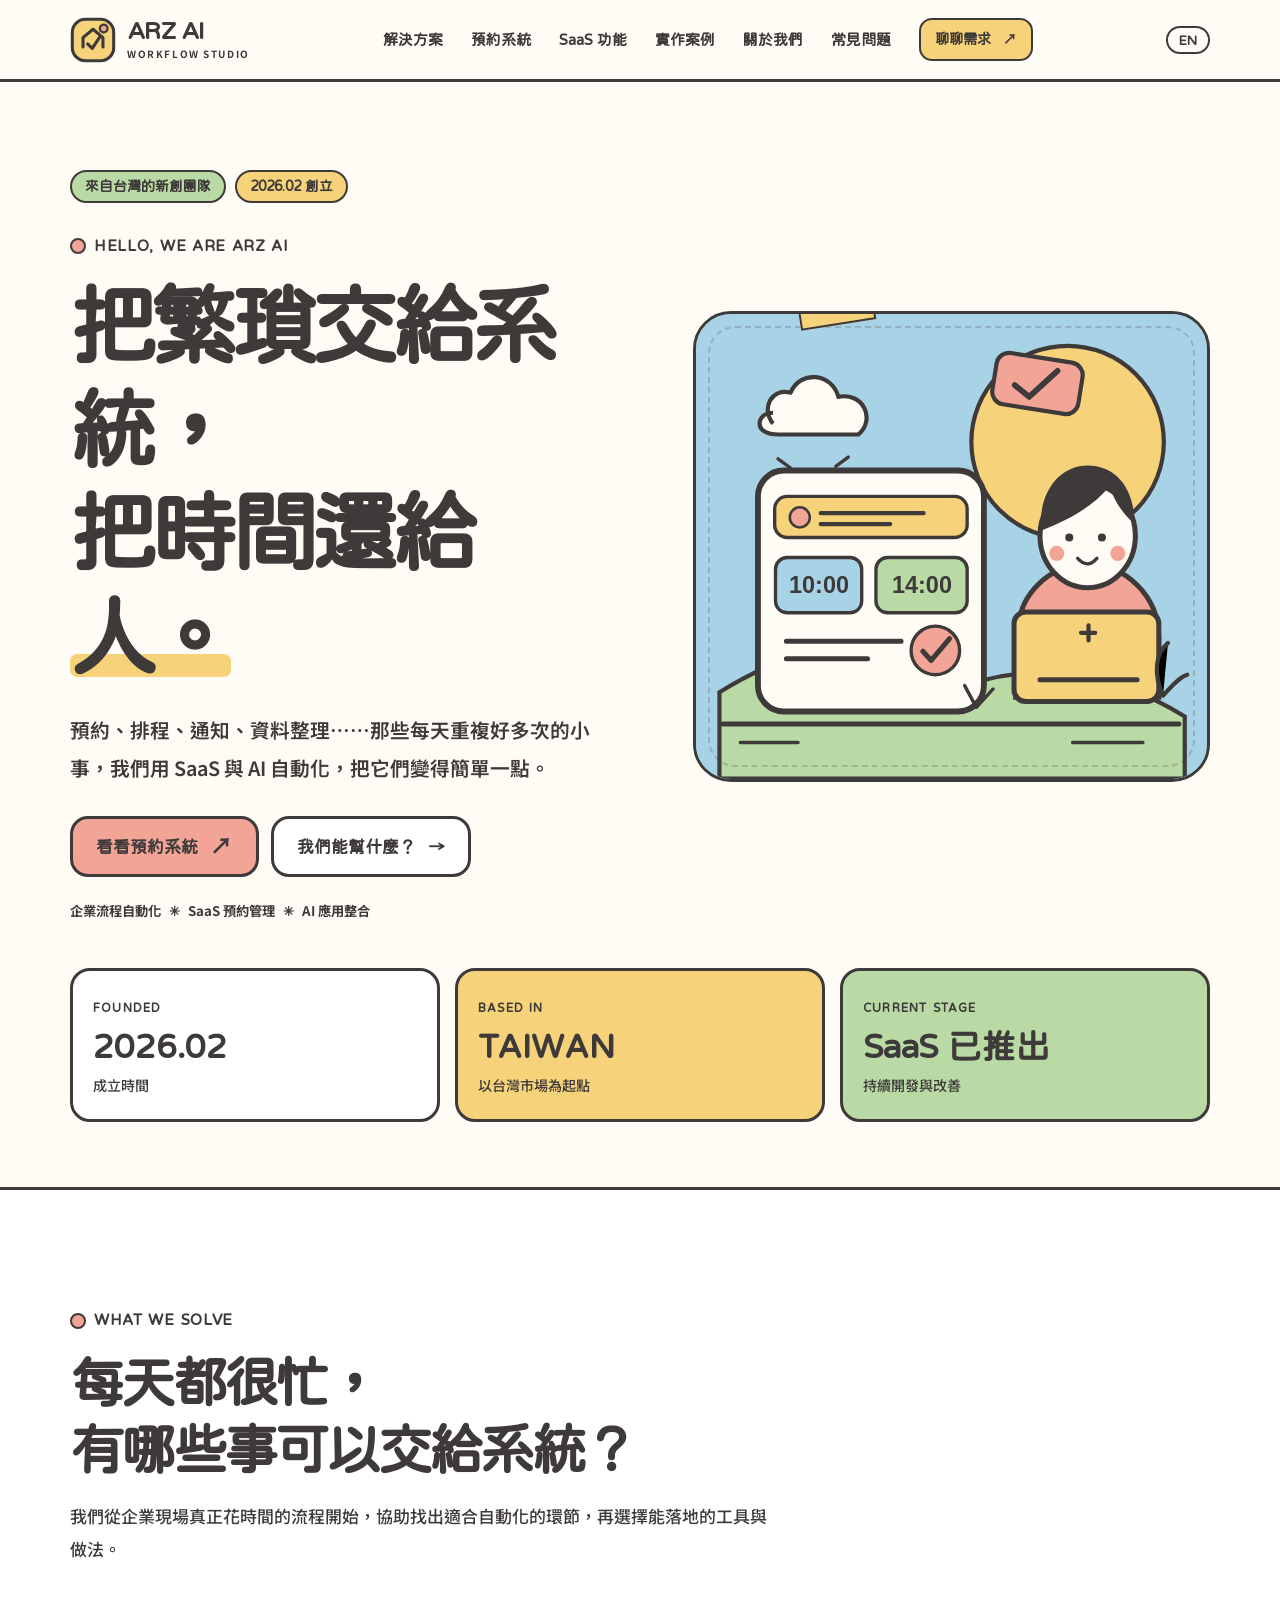
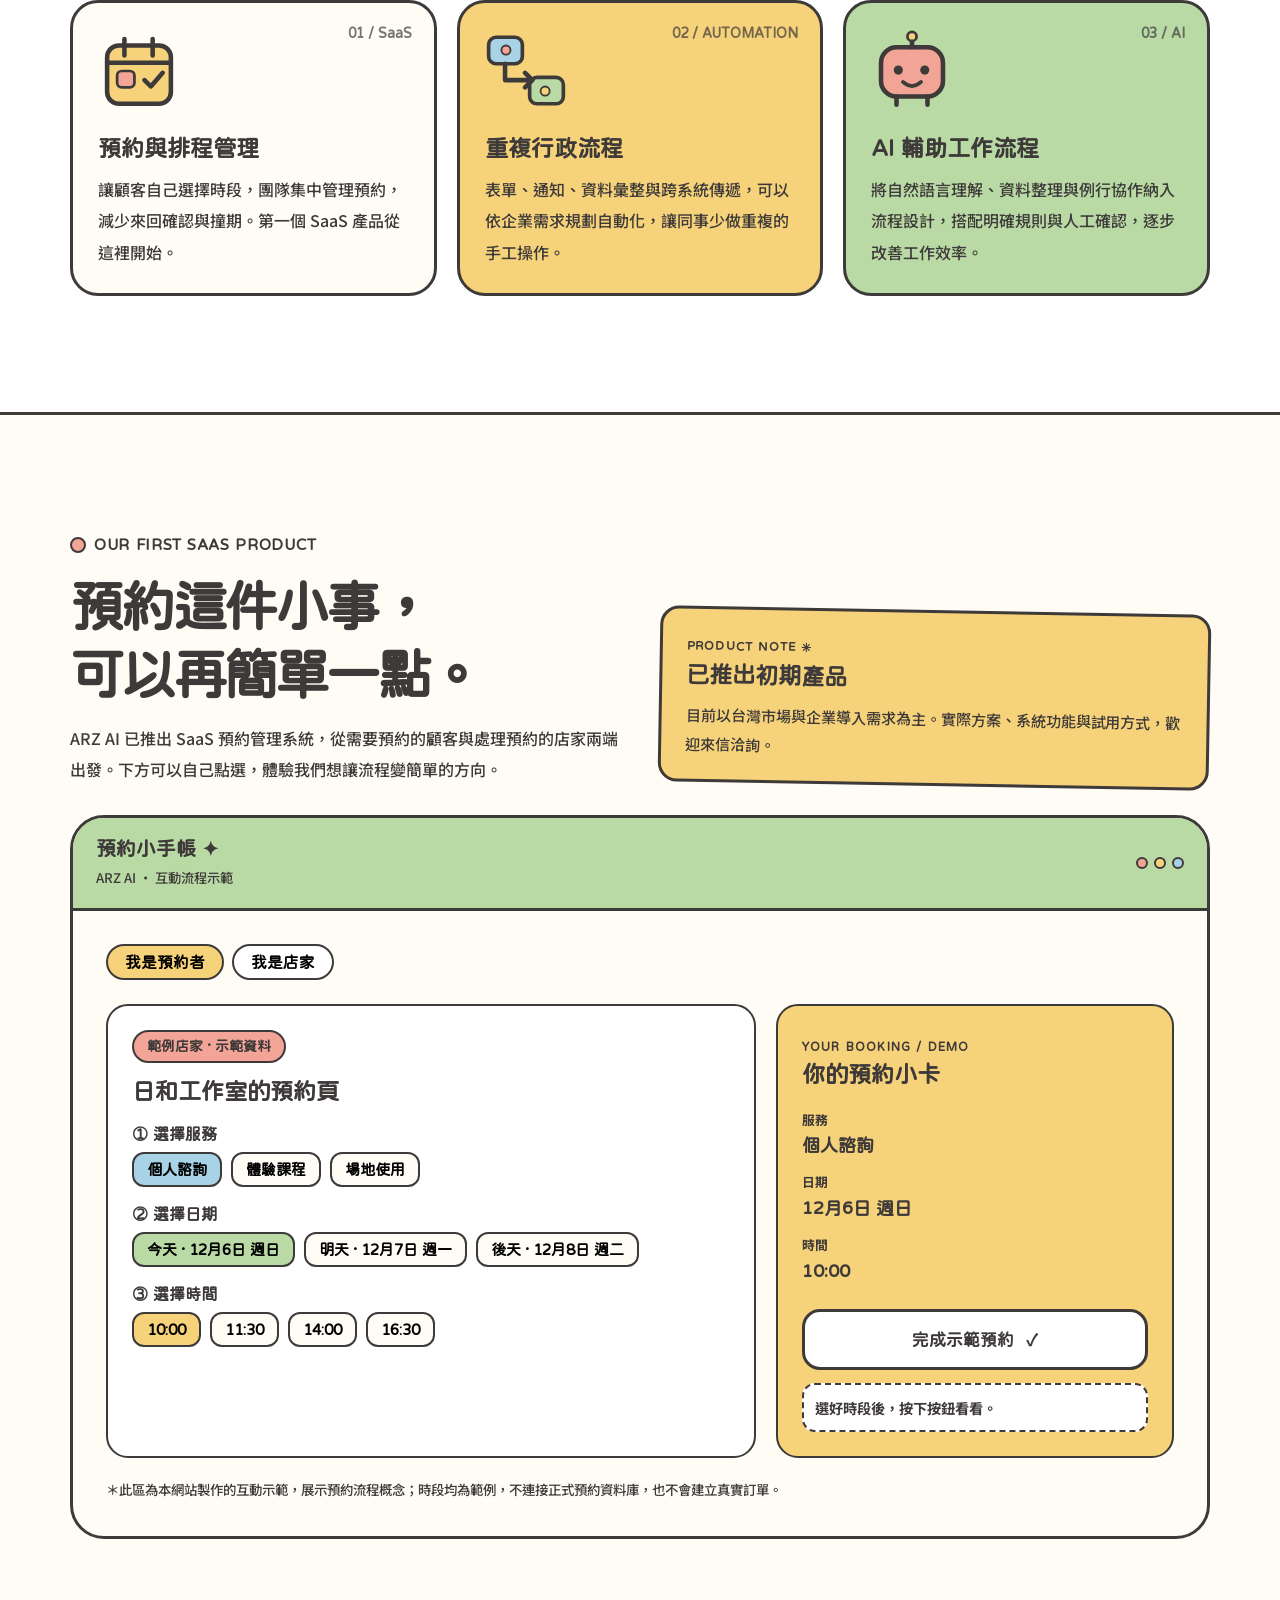
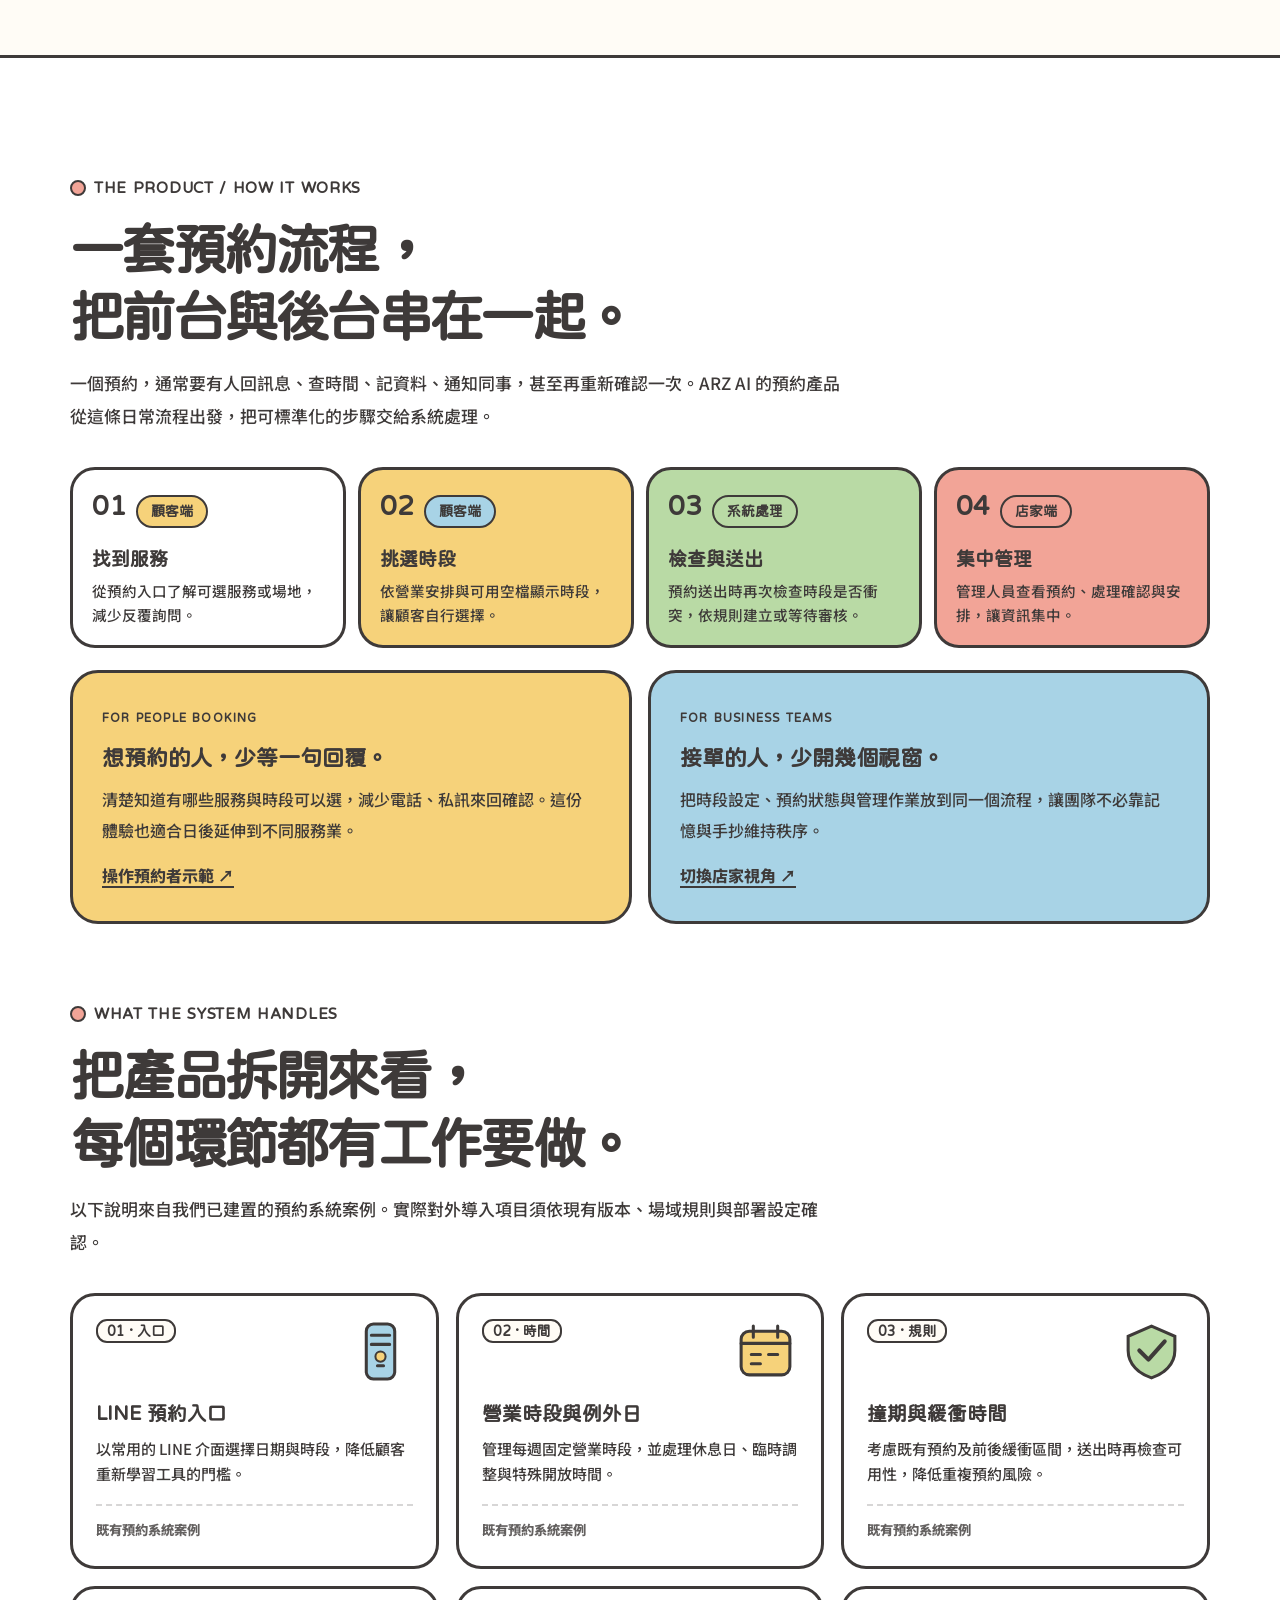
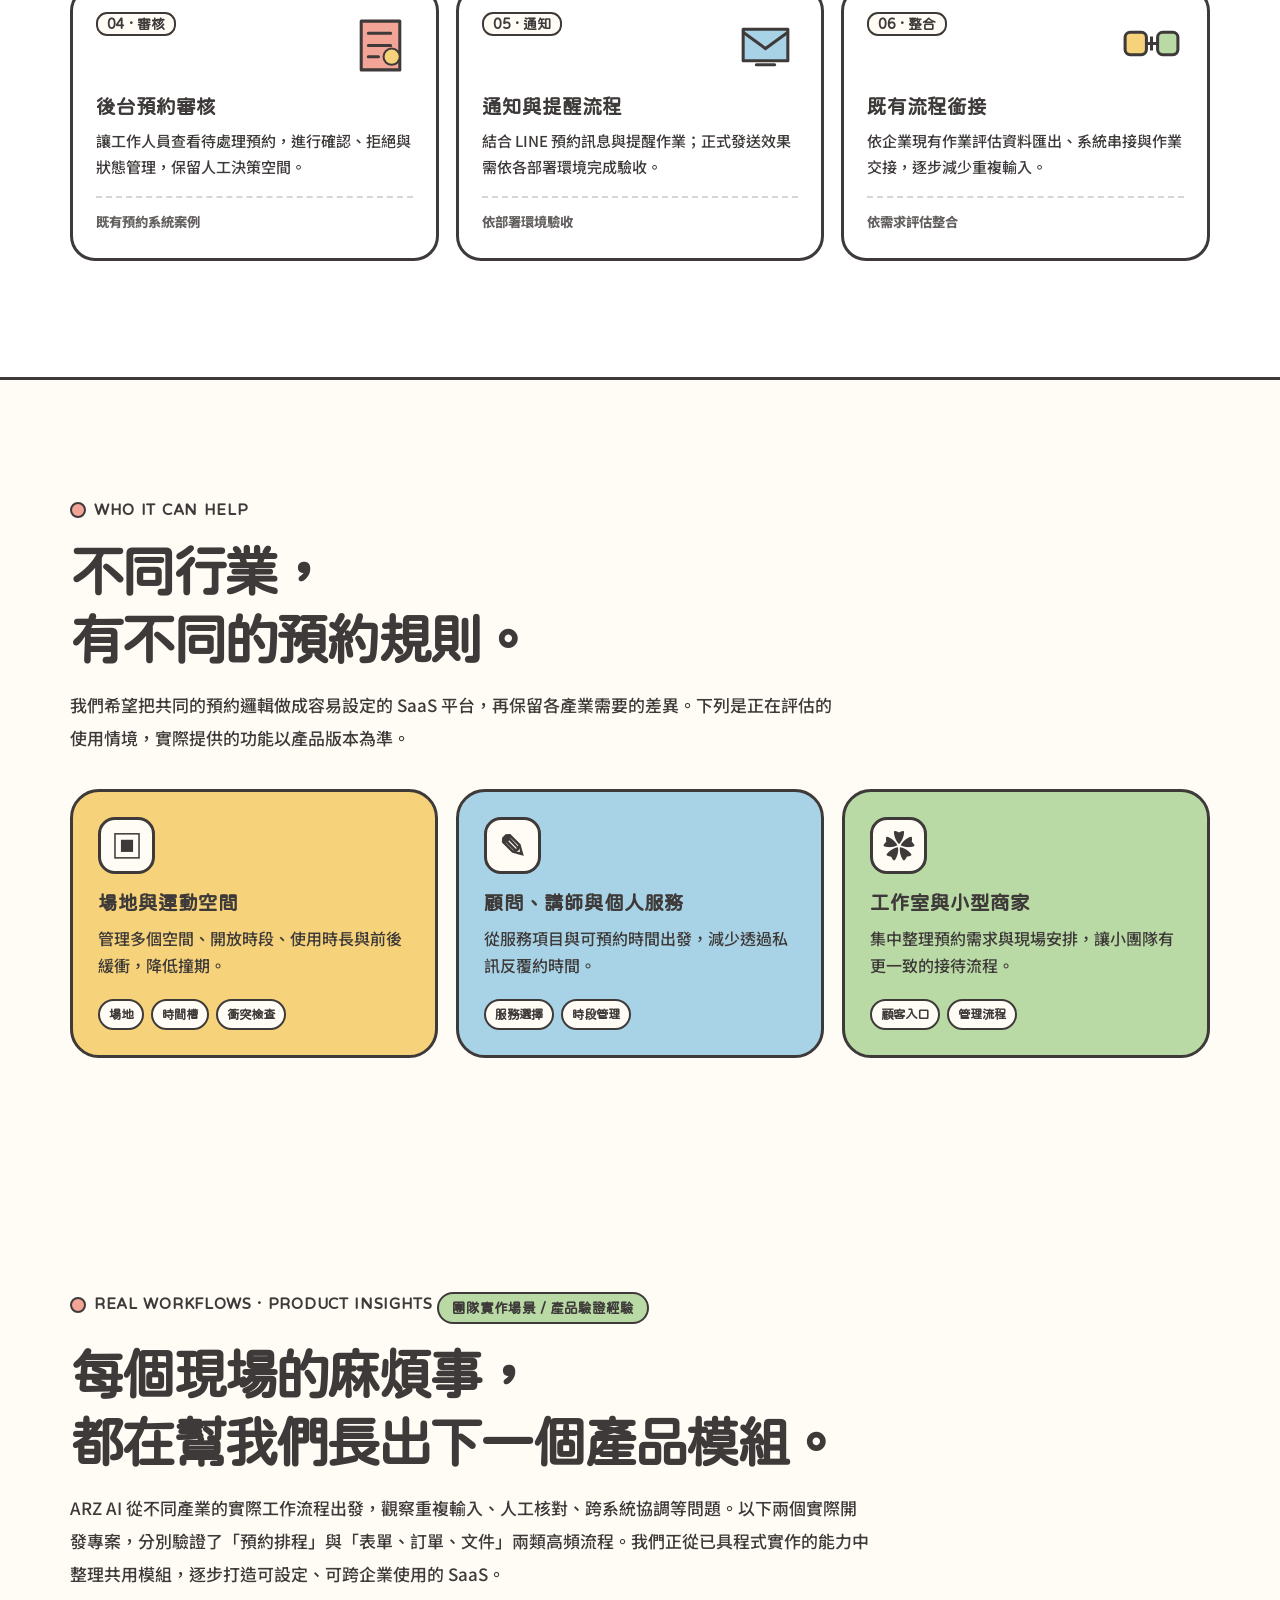
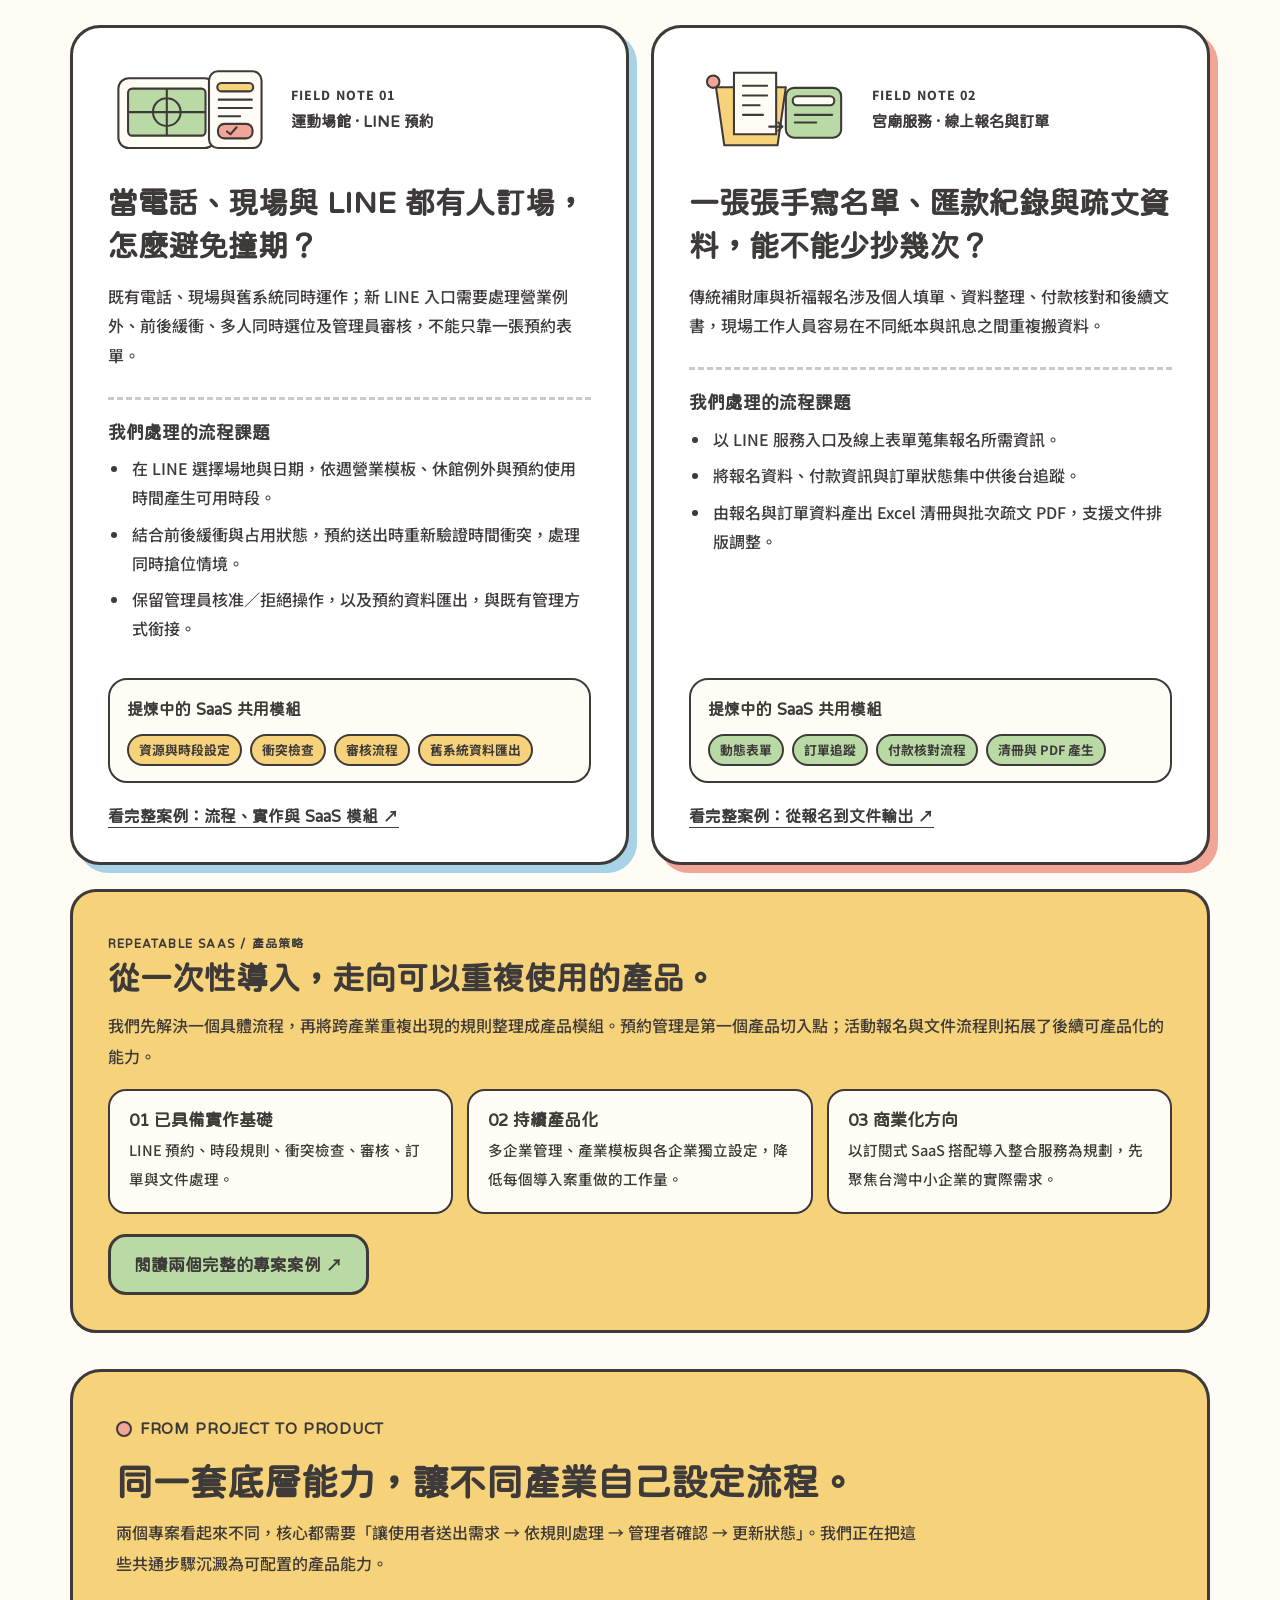
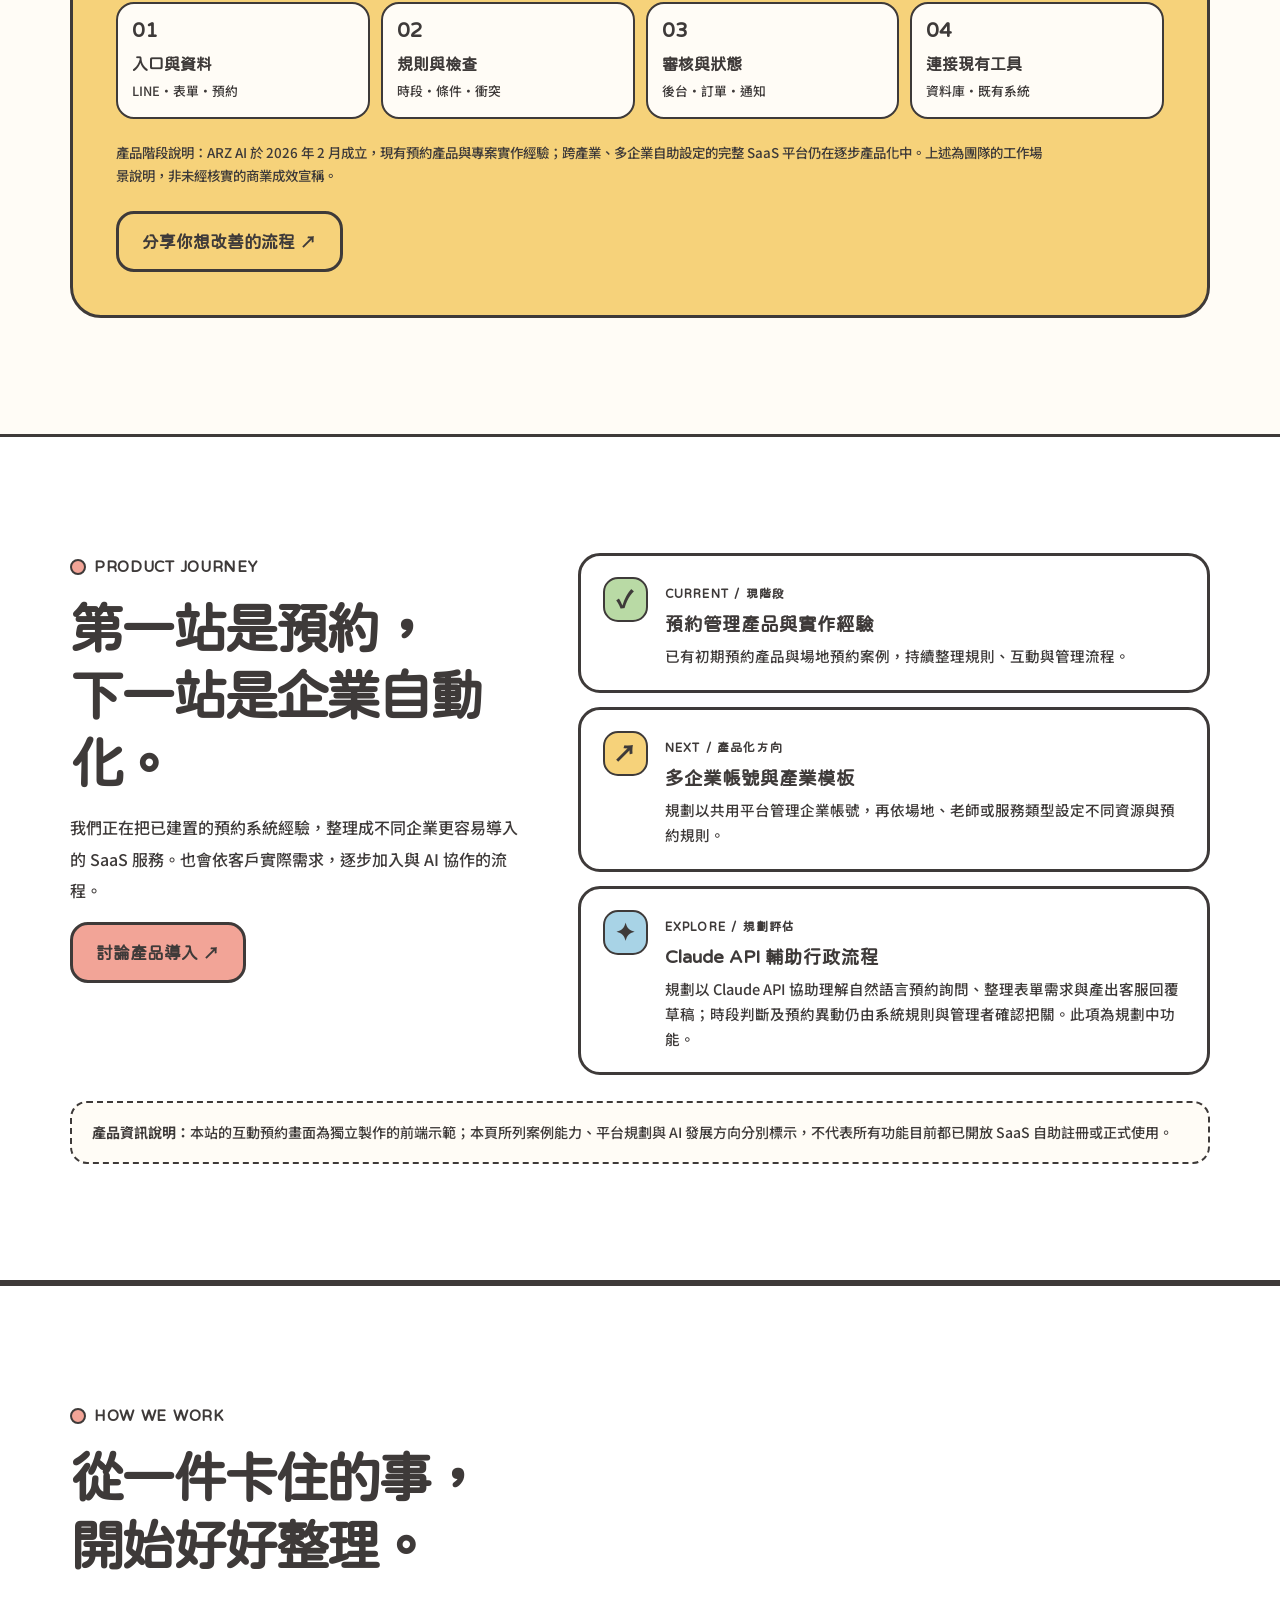
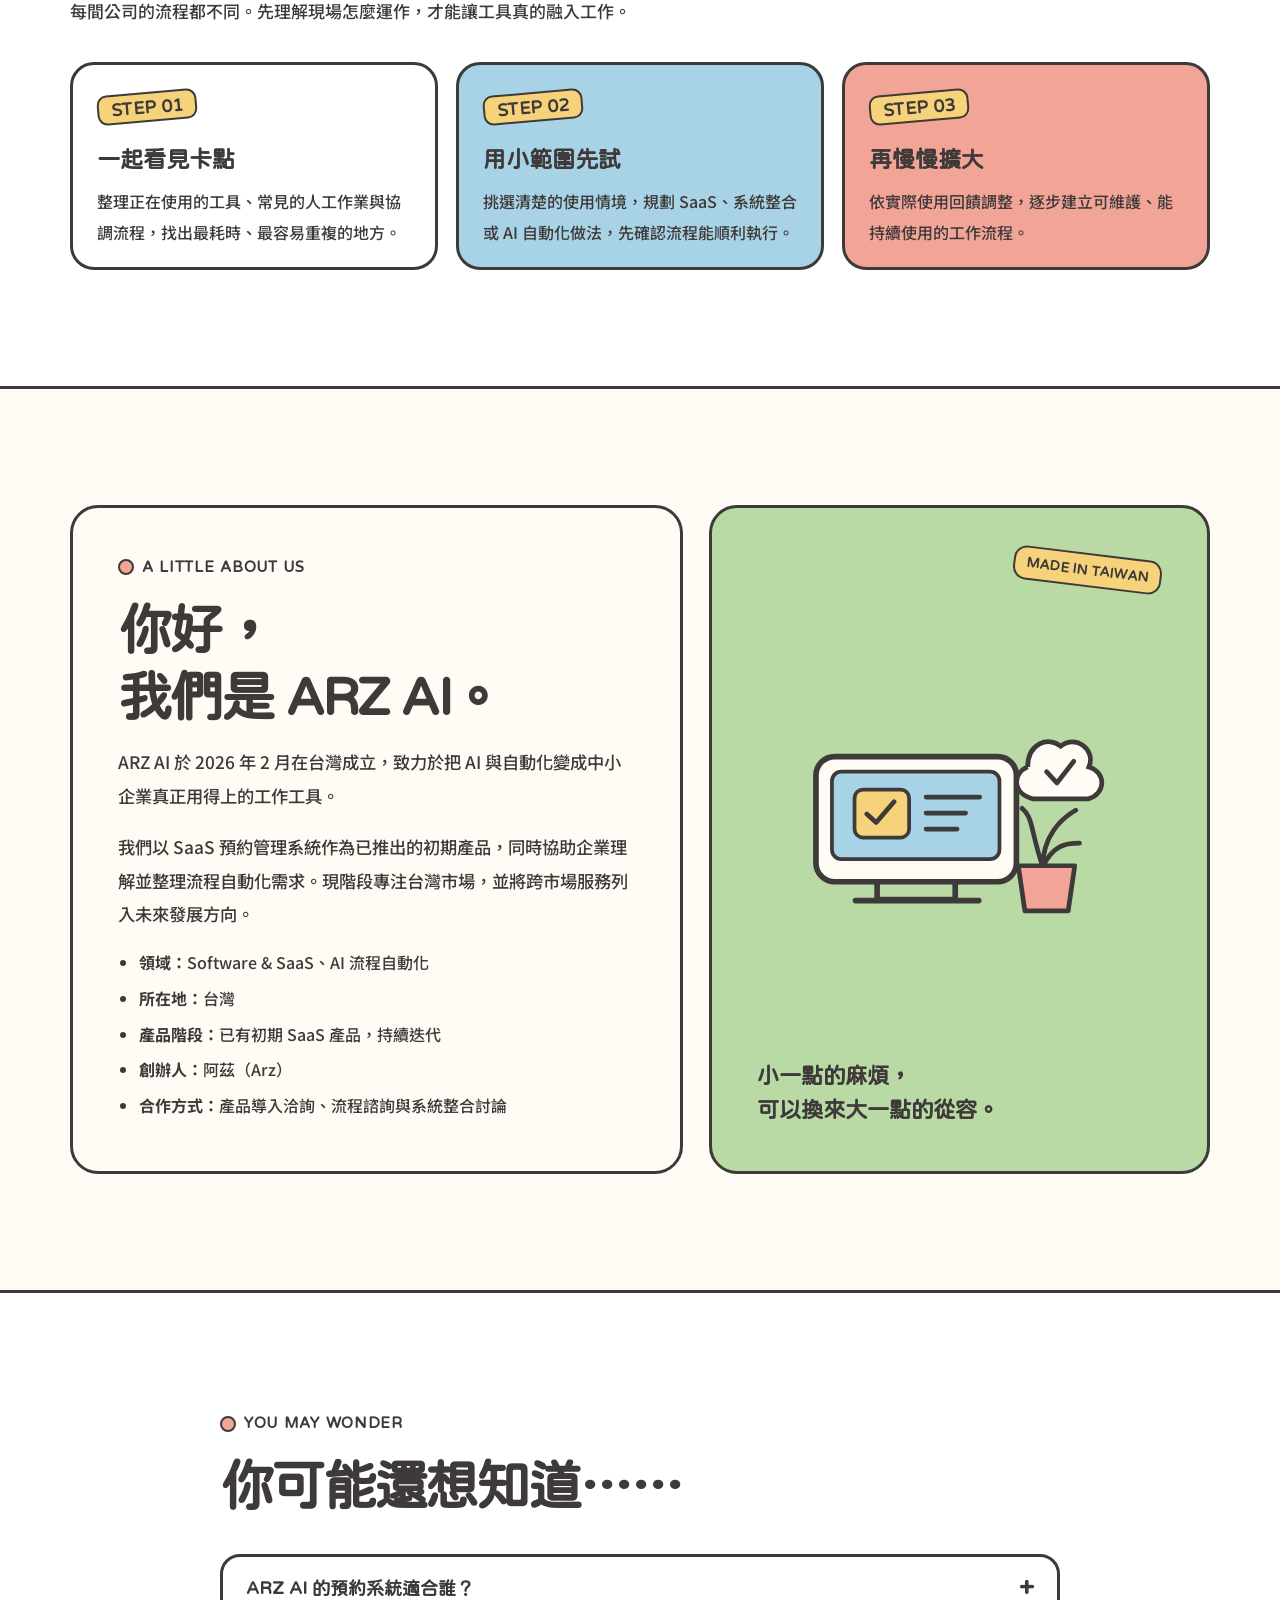
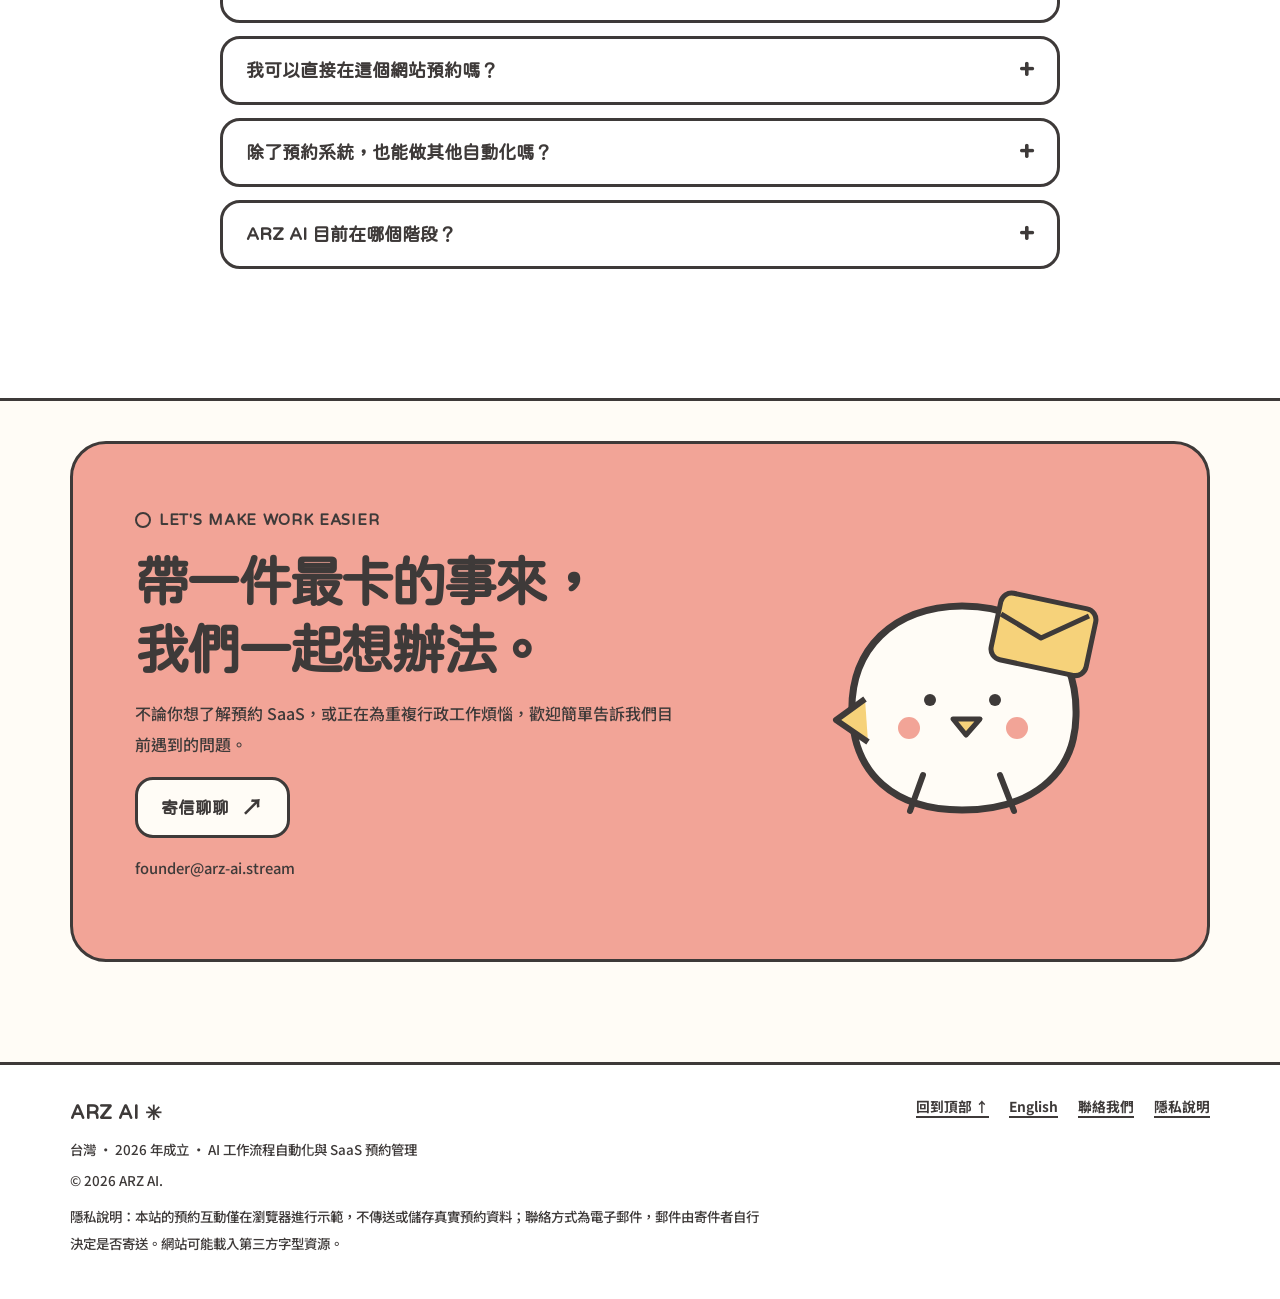
==== commit 8517b954: "Connect real project details to the ARZ AI SaaS product story" ====
--- a/index.html
+++ b/index.html
@@ -325,7 +325,7 @@
           <span class="section-kicker">REAL WORKFLOWS · PRODUCT INSIGHTS</span>
           <span class="chip chip--green">團隊實作場景 / 產品驗證經驗</span>
           <h2 id="cases-title">每個現場的麻煩事，<br>都在幫我們長出下一個產品模組。</h2>
-          <p>ARZ AI 從不同產業的實際工作流程出發，觀察重複輸入、人工核對、跨系統協調等問題。以下是團隊參與的專案場景與技術設計經驗；我們正將共通能力整理成更容易導入的 SaaS 產品。</p>
+          <p>ARZ AI 從不同產業的實際工作流程出發，觀察重複輸入、人工核對、跨系統協調等問題。以下兩個實際開發專案，分別驗證了「預約排程」與「表單、訂單、文件」兩類高頻流程。我們正從已具程式實作的能力中整理共用模組，逐步打造可設定、可跨企業使用的 SaaS。</p>
         </div>
         <div class="case-grid">
           <article class="case-card case-card--blue">
@@ -345,15 +345,15 @@
               <div><span class="case-number">FIELD NOTE 01</span><span class="case-category">運動場館 · LINE 預約</span></div>
             </div>
             <h3>當電話、現場與 LINE 都有人訂場，怎麼避免撞期？</h3>
-            <p class="case-lead">場館原本透過電話和現場處理預約，既有管理系統也不能說換就換。新入口必須配合場地規則、營業時間與人工審核。</p>
+            <p class="case-lead">既有電話、現場與舊系統同時運作；新 LINE 入口需要處理營業例外、前後緩衝、多人同時選位及管理員審核，不能只靠一張預約表單。</p>
             <div class="case-divider"></div>
             <h4>我們處理的流程課題</h4>
             <ul class="case-points">
-              <li>以 LINE 作為顧客預約入口，整理場地、日期與可選時段。</li>
-              <li>將每場使用時間、前後緩衝、休館日與臨時營業例外納入排程邏輯。</li>
-              <li>考慮多人同時選位的衝突檢查，並保留管理員審核及既有系統銜接。</li>
+              <li>在 LINE 選擇場地與日期，依週營業模板、休館例外與預約使用時間產生可用時段。</li>
+              <li>結合前後緩衝與占用狀態，預約送出時重新驗證時間衝突，處理同時搶位情境。</li>
+              <li>保留管理員核准／拒絕操作，以及預約資料匯出，與既有管理方式銜接。</li>
             </ul>
-            <div class="case-reuse"><strong>提煉中的 SaaS 共用模組</strong><div class="case-tags"><span>資源與時段設定</span><span>衝突檢查</span><span>審核流程</span><span>舊系統整合</span></div></div>
+            <div class="case-reuse"><strong>提煉中的 SaaS 共用模組</strong><div class="case-tags"><span>資源與時段設定</span><span>衝突檢查</span><span>審核流程</span><span>舊系統資料匯出</span></div></div><a class="dossier-cta" href="cases.html#case-1">看完整案例：流程、實作與 SaaS 模組 ↗</a>
           </article>
           <article class="case-card case-card--coral">
             <div class="case-top">
@@ -378,11 +378,22 @@
             <ul class="case-points">
               <li>以 LINE 服務入口及線上表單蒐集報名所需資訊。</li>
               <li>將報名資料、付款資訊與訂單狀態集中供後台追蹤。</li>
-              <li>規劃由資料驅動文書與疏文製作流程，減少人工轉抄。</li>
+              <li>由報名與訂單資料產出 Excel 清冊與批次疏文 PDF，支援文件排版調整。</li>
             </ul>
-            <div class="case-reuse"><strong>提煉中的 SaaS 共用模組</strong><div class="case-tags"><span>動態表單</span><span>訂單追蹤</span><span>付款核對流程</span><span>文件產生</span></div></div>
-          </article>
-        </div>
+            <div class="case-reuse"><strong>提煉中的 SaaS 共用模組</strong><div class="case-tags"><span>動態表單</span><span>訂單追蹤</span><span>付款核對流程</span><span>清冊與 PDF 產生</span></div></div><a class="dossier-cta" href="cases.html#case-2">看完整案例：從報名到文件輸出 ↗</a>
+          </article>
+        </div>
+        <aside class="venture-panel" aria-label="ARZ AI 的 SaaS 產品化方向">
+          <span class="tiny-label">REPEATABLE SAAS / 產品策略</span>
+          <h3>從一次性導入，走向可以重複使用的產品。</h3>
+          <p>我們先解決一個具體流程，再將跨產業重複出現的規則整理成產品模組。預約管理是第一個產品切入點；活動報名與文件流程則拓展了後續可產品化的能力。</p>
+          <div class="venture-grid">
+            <div class="venture-point"><strong>01 已具備實作基礎</strong><p>LINE 預約、時段規則、衝突檢查、審核、訂單與文件處理。</p></div>
+            <div class="venture-point"><strong>02 持續產品化</strong><p>多企業管理、產業模板與各企業獨立設定，降低每個導入案重做的工作量。</p></div>
+            <div class="venture-point"><strong>03 商業化方向</strong><p>以訂閱式 SaaS 搭配導入整合服務為規劃，先聚焦台灣中小企業的實際需求。</p></div>
+          </div>
+          <a class="btn btn--green" href="cases.html">閱讀兩個完整的專案案例 ↗</a>
+        </aside>
         <div class="case-platform">
           <div class="case-platform-head"><span class="section-kicker">FROM PROJECT TO PRODUCT</span><h3>同一套底層能力，讓不同產業自己設定流程。</h3><p>兩個專案看起來不同，核心都需要「讓使用者送出需求 → 依規則處理 → 管理者確認 → 更新狀態」。我們正在把這些共通步驟沉澱為可配置的產品能力。</p></div>
           <div class="platform-steps" aria-label="共用流程架構">
--- a/styles.css
+++ b/styles.css
@@ -328,3 +328,63 @@
   .case-category { font-size: .84rem; }
   .platform-steps>div { padding: 13px 11px; }
 }
+
+
+/* Product field notes, detailed case studies */
+.dossier-nav { display:flex; align-items:center; gap:clamp(12px,3vw,30px); }
+.dossier-nav a { font:800 .96rem var(--hand); text-decoration:none; }
+.dossier-nav a:hover { text-decoration:underline; text-underline-offset:6px; }
+.dossier-intro { background:var(--paper); border-bottom:var(--border); }
+.dossier-intro h1 { max-width:940px; font-size:clamp(2.6rem,6vw,4.5rem); }
+.dossier-lead { max-width:800px; font-size:clamp(1.03rem,2vw,1.2rem); }
+.dossier-badges,.dossier-links { display:flex; flex-wrap:wrap; gap:12px; margin-top:25px; }
+.dossier-badges .chip { max-width:100%; }
+.dossier-cases { background:var(--paper); }
+.dossier-case { background:var(--white); border:var(--border); border-radius:36px; padding:clamp(22px,4vw,45px); margin-bottom:34px; }
+.dossier-case:nth-child(2) { background:#FFFCF6; }
+.dossier-case-top { display:grid; grid-template-columns:minmax(170px,230px) minmax(0,1fr); gap:25px; align-items:center; margin-bottom:28px; }
+.dossier-case-top > div:first-child { background:var(--blue); border:var(--border); border-radius:25px; padding:12px; }
+.dossier-case:nth-child(2) .dossier-case-top > div:first-child { background:var(--yellow); }
+.dossier-case-top h2 { font-size:clamp(1.85rem,4vw,2.9rem); margin-top:12px; }
+.dossier-sub { font-weight:700; font-size:1.07rem; margin:0; }
+.dossier-problem { padding:20px 24px; border:var(--border); border-radius:23px; background:var(--green); }
+.dossier-case:nth-child(2) .dossier-problem { background:var(--coral); }
+.dossier-problem p { margin-bottom:0; }
+.dossier-small-title { margin:32px 0 18px; }
+.dossier-steps { display:grid; grid-template-columns:repeat(2,minmax(0,1fr)); gap:14px; }
+.dossier-step { display:flex; gap:13px; border:2px solid var(--ink); border-radius:20px; padding:20px; background:var(--white); }
+.step-n { flex:none; width:35px; height:35px; display:grid; place-items:center; background:var(--yellow); border:2px solid var(--ink); border-radius:12px; font:900 .95rem var(--hand); }
+.dossier-step h3 { font-size:1.2rem; }
+.dossier-step p { font-size:.94rem; margin-bottom:0; }
+.dossier-case-bottom { display:grid; grid-template-columns:repeat(3,minmax(0,1fr)); gap:14px; margin-top:22px; }
+.dossier-case-bottom > div { padding:18px; border:2px dashed var(--ink); border-radius:18px; overflow-wrap:anywhere; }
+.dossier-case-bottom > div p { font-size:.9rem; margin:9px 0 0; }
+.dossier-stage-grid { display:grid; grid-template-columns:repeat(3,minmax(0,1fr)); gap:15px; }
+.dossier-stage { border:var(--border); border-radius:24px; background:var(--paper); padding:24px; }
+.dossier-stage:nth-child(2) { background:var(--yellow); }
+.dossier-stage:nth-child(3) { background:var(--blue); }
+.dossier-stage p { margin:17px 0 0; }
+.dossier-strategy { border:var(--border); border-radius:30px; padding:clamp(24px,5vw,50px); margin-top:36px; background:var(--green); }
+.dossier-strategy p { max-width:850px; }
+.venture-panel { margin-top:24px; padding:clamp(20px,4vw,35px); background:var(--yellow); border:var(--border); border-radius:26px; }
+.venture-panel h3 { font-size:clamp(1.45rem,3vw,2rem); }
+.venture-panel .venture-grid { display:grid; grid-template-columns:repeat(3,minmax(0,1fr)); gap:14px; margin:17px 0 20px; }
+.venture-panel .venture-point { border:2px solid var(--ink); border-radius:18px; padding:19px; background:var(--paper); }
+.venture-point strong { display:block; font:900 1.06rem var(--hand); margin-bottom:7px; }
+.venture-point p { font-size:.91rem; margin:0; }
+.dossier-cta { display:inline-flex; margin-top:20px; font:800 1rem var(--hand); text-decoration:underline; text-underline-offset:5px; }
+@media(max-width:800px) {
+ .dossier-nav { display:none; }
+ .dossier-steps { grid-template-columns:1fr; }
+ .dossier-case-bottom,.dossier-stage-grid,.venture-panel .venture-grid { grid-template-columns:1fr; }
+}
+@media(max-width:590px) {
+ .dossier-case-top { grid-template-columns:1fr; }
+ .dossier-case-top > div:first-child { max-width:225px; }
+ .dossier-links .btn { width:100%; }
+ .dossier-case { border-radius:25px; }
+}
+@media(prefers-reduced-motion:reduce) {
+ .dossier-cta,.dossier-links .btn { transition:none; }
+}
+
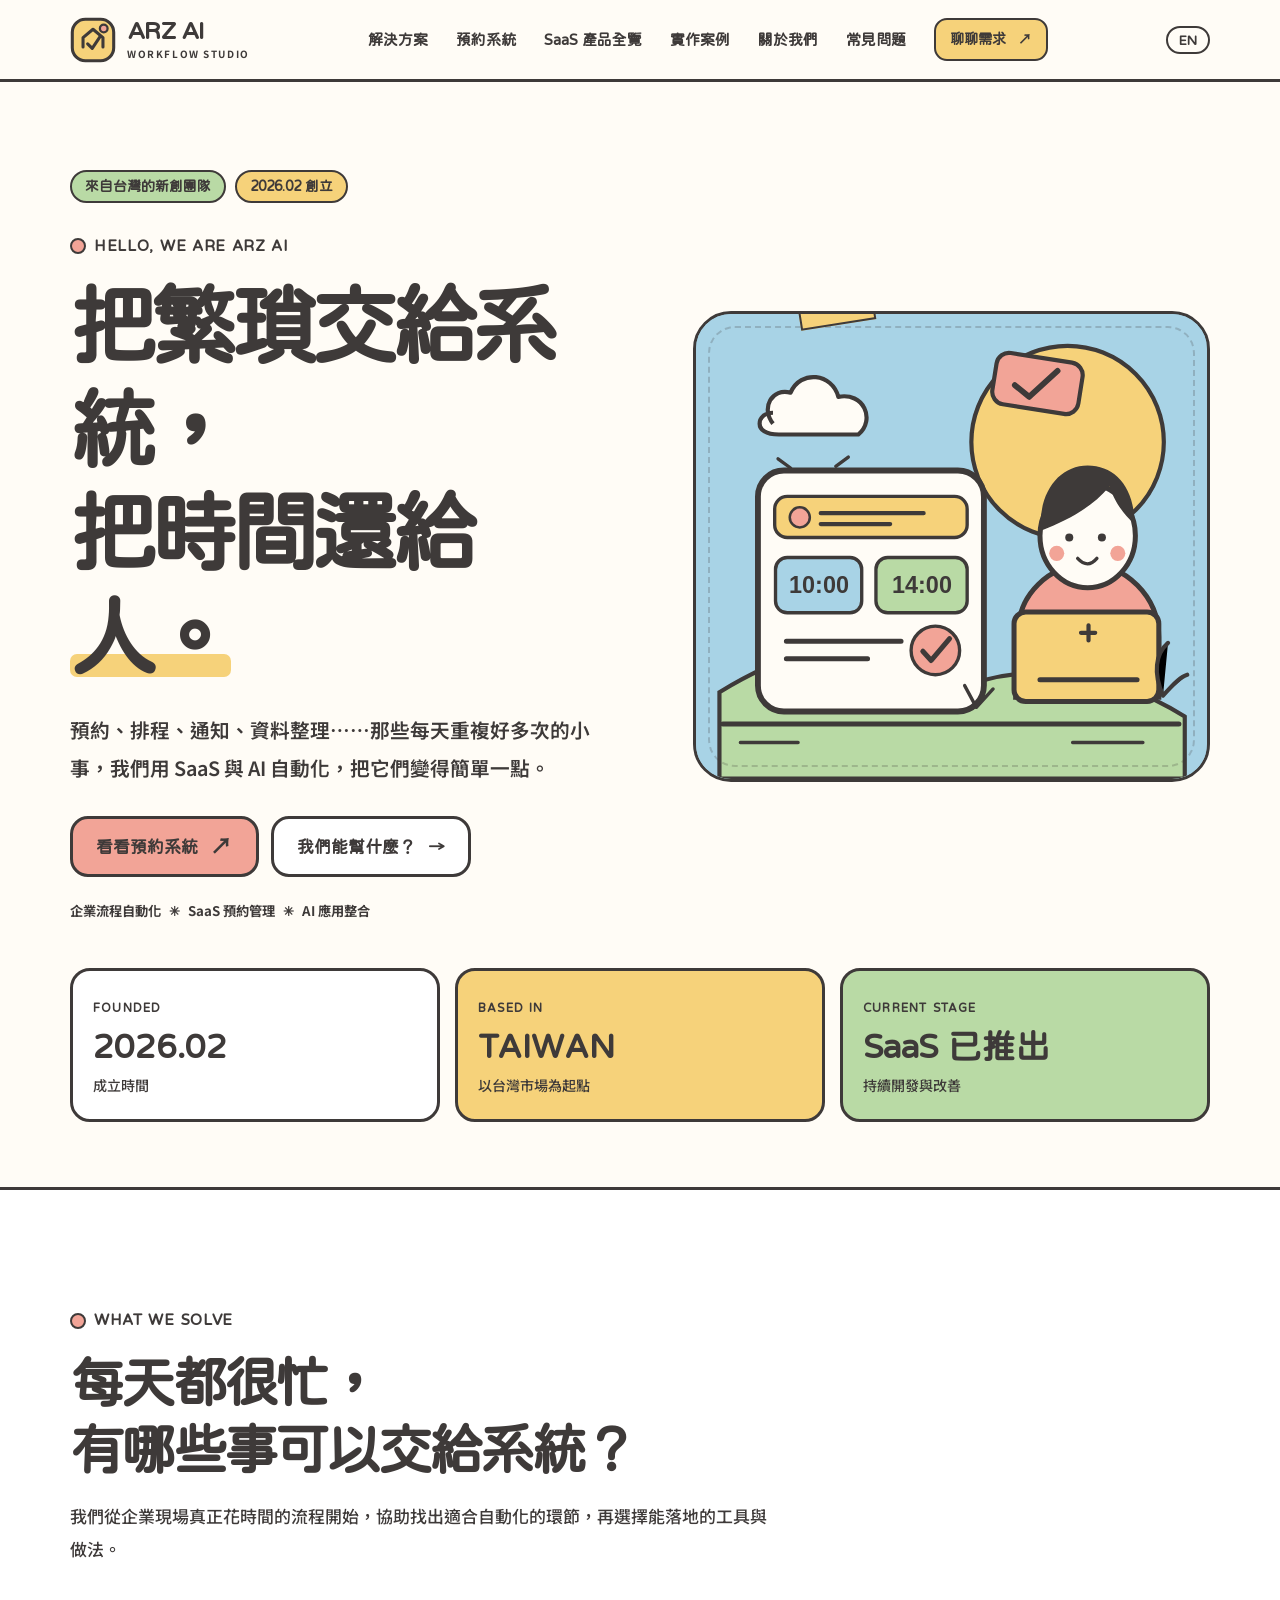
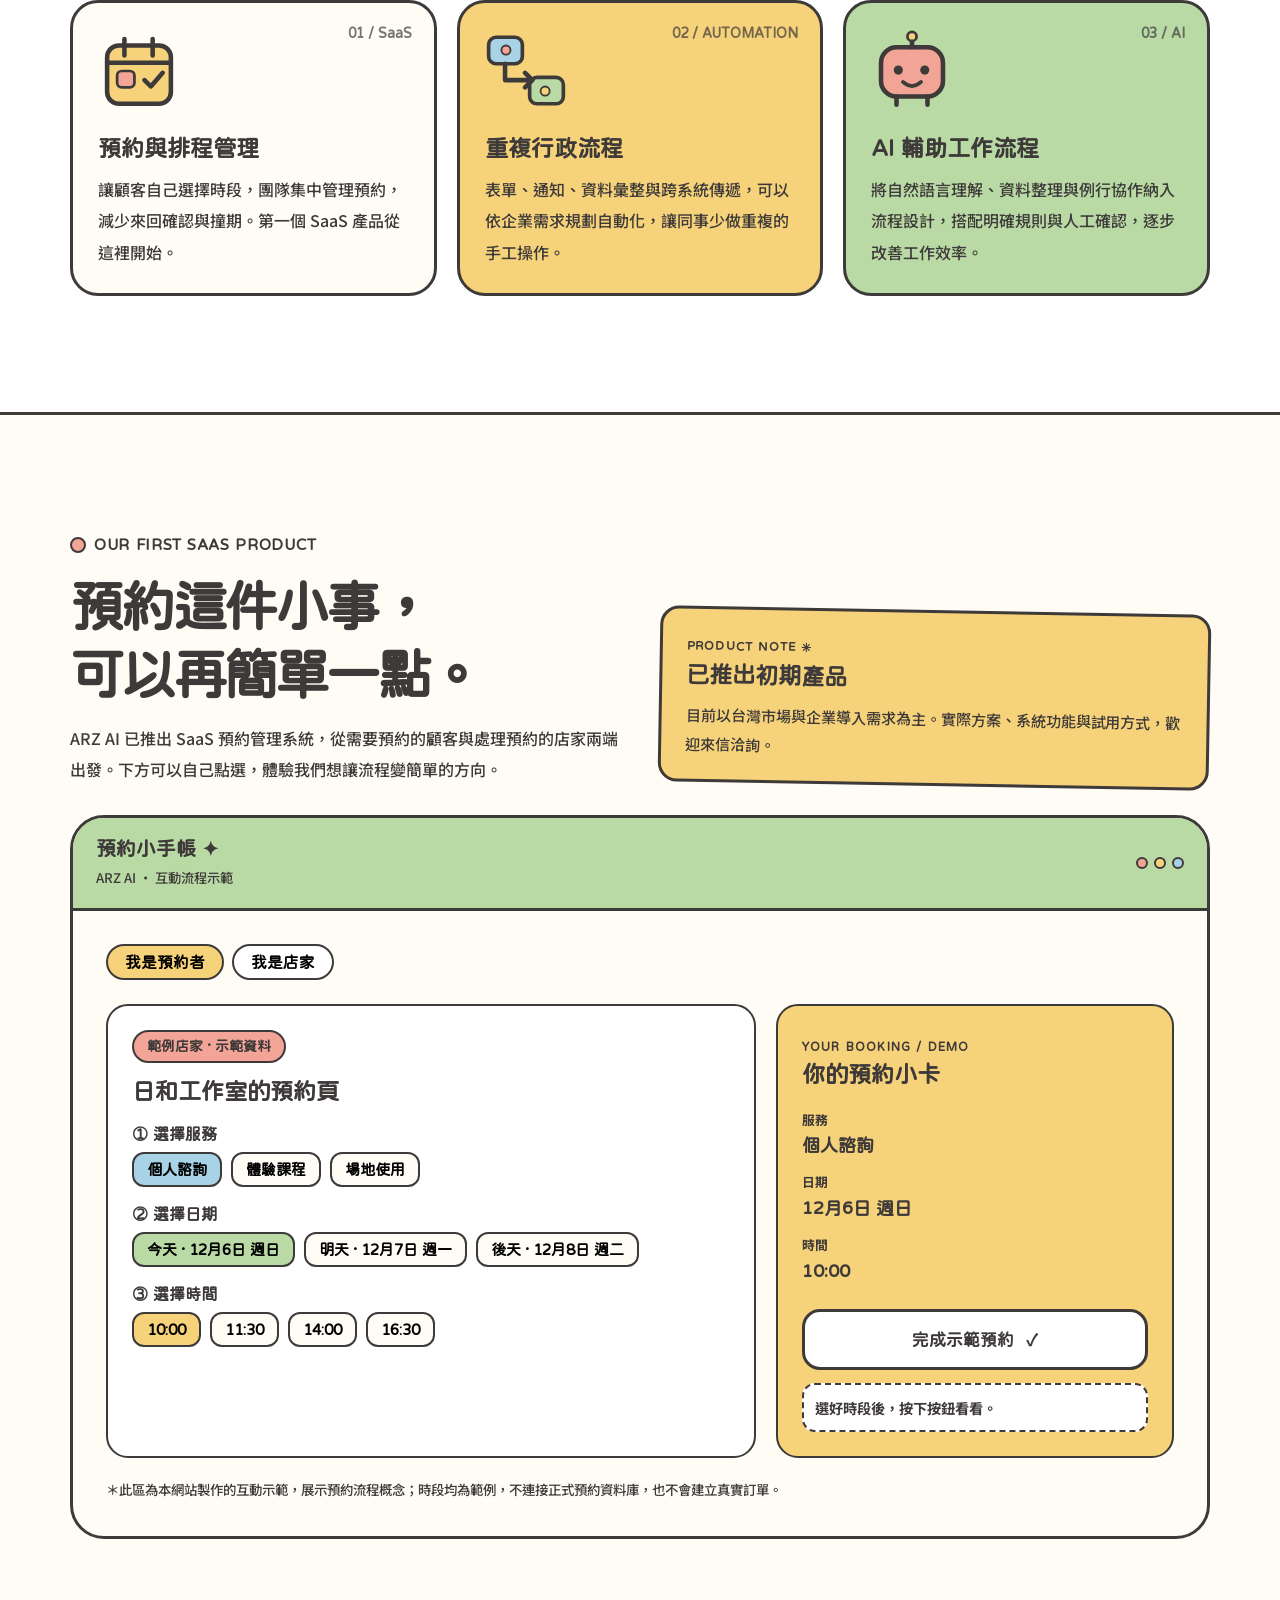
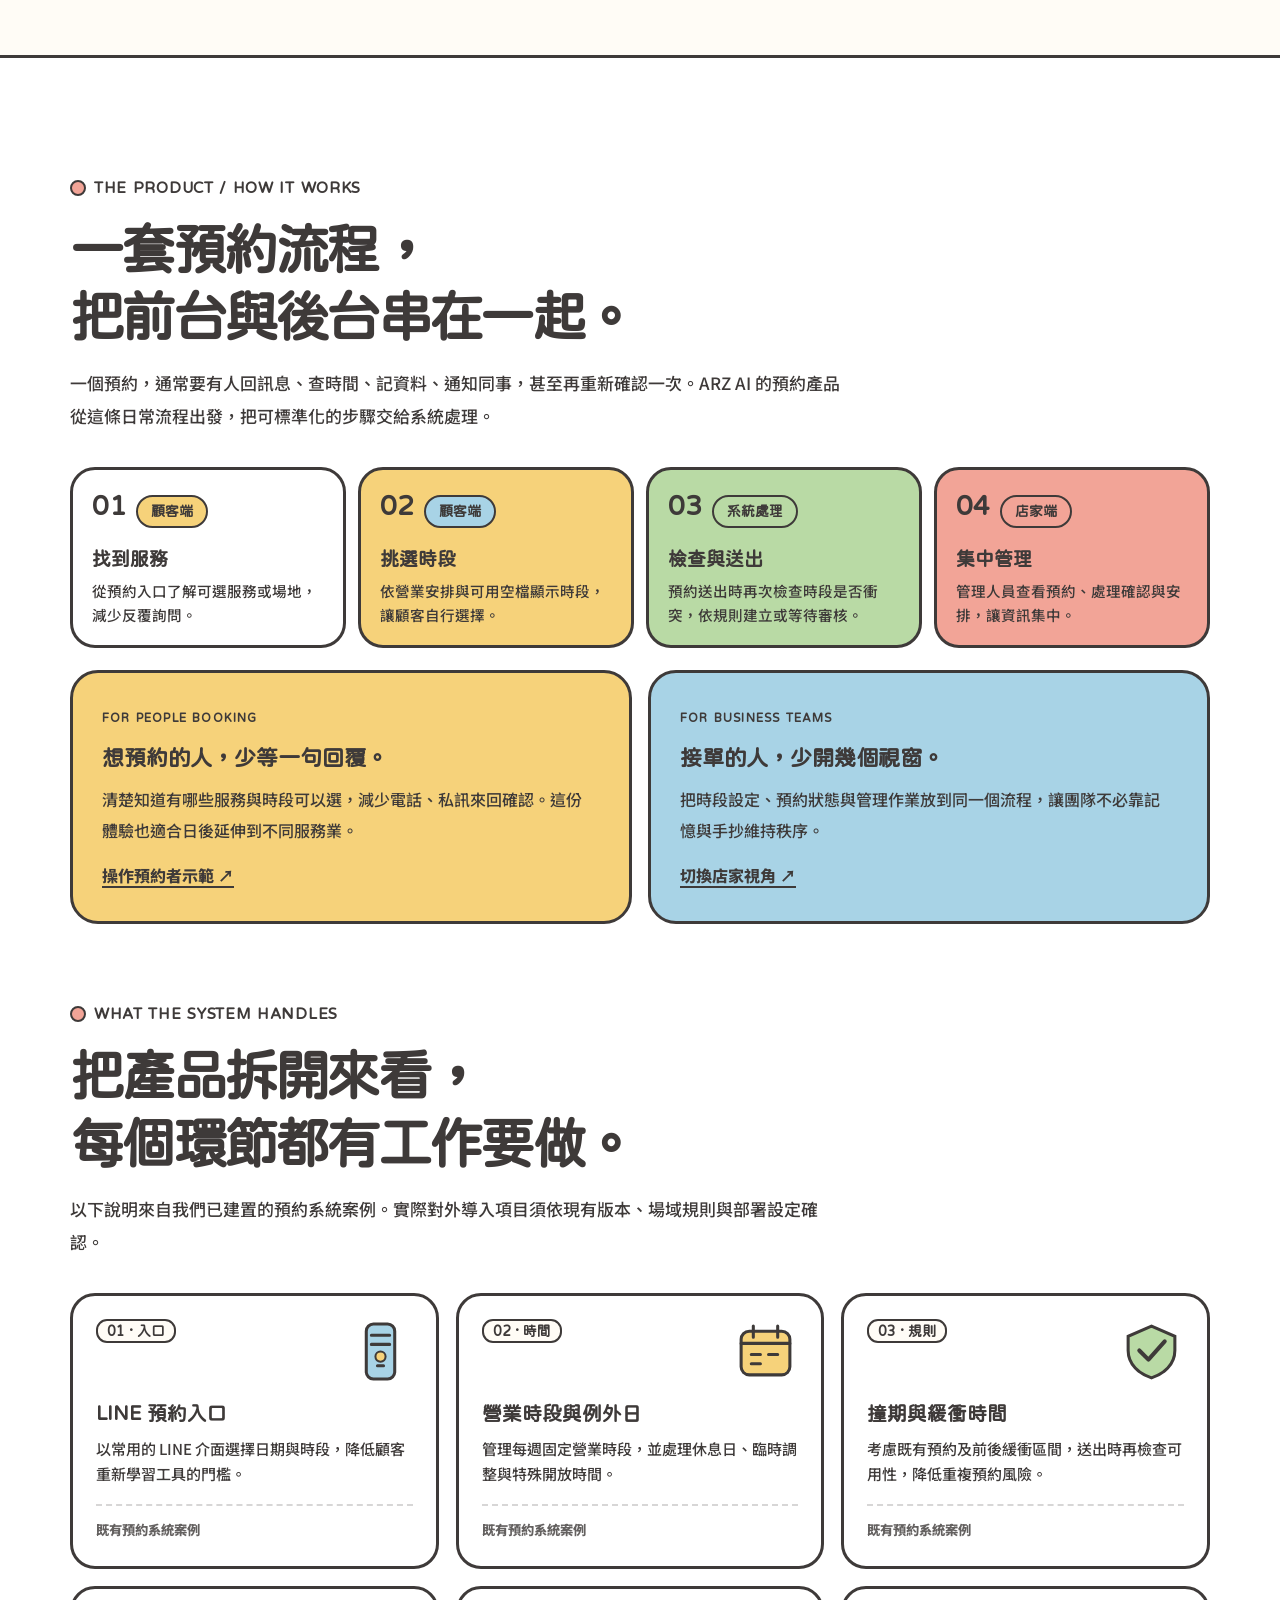
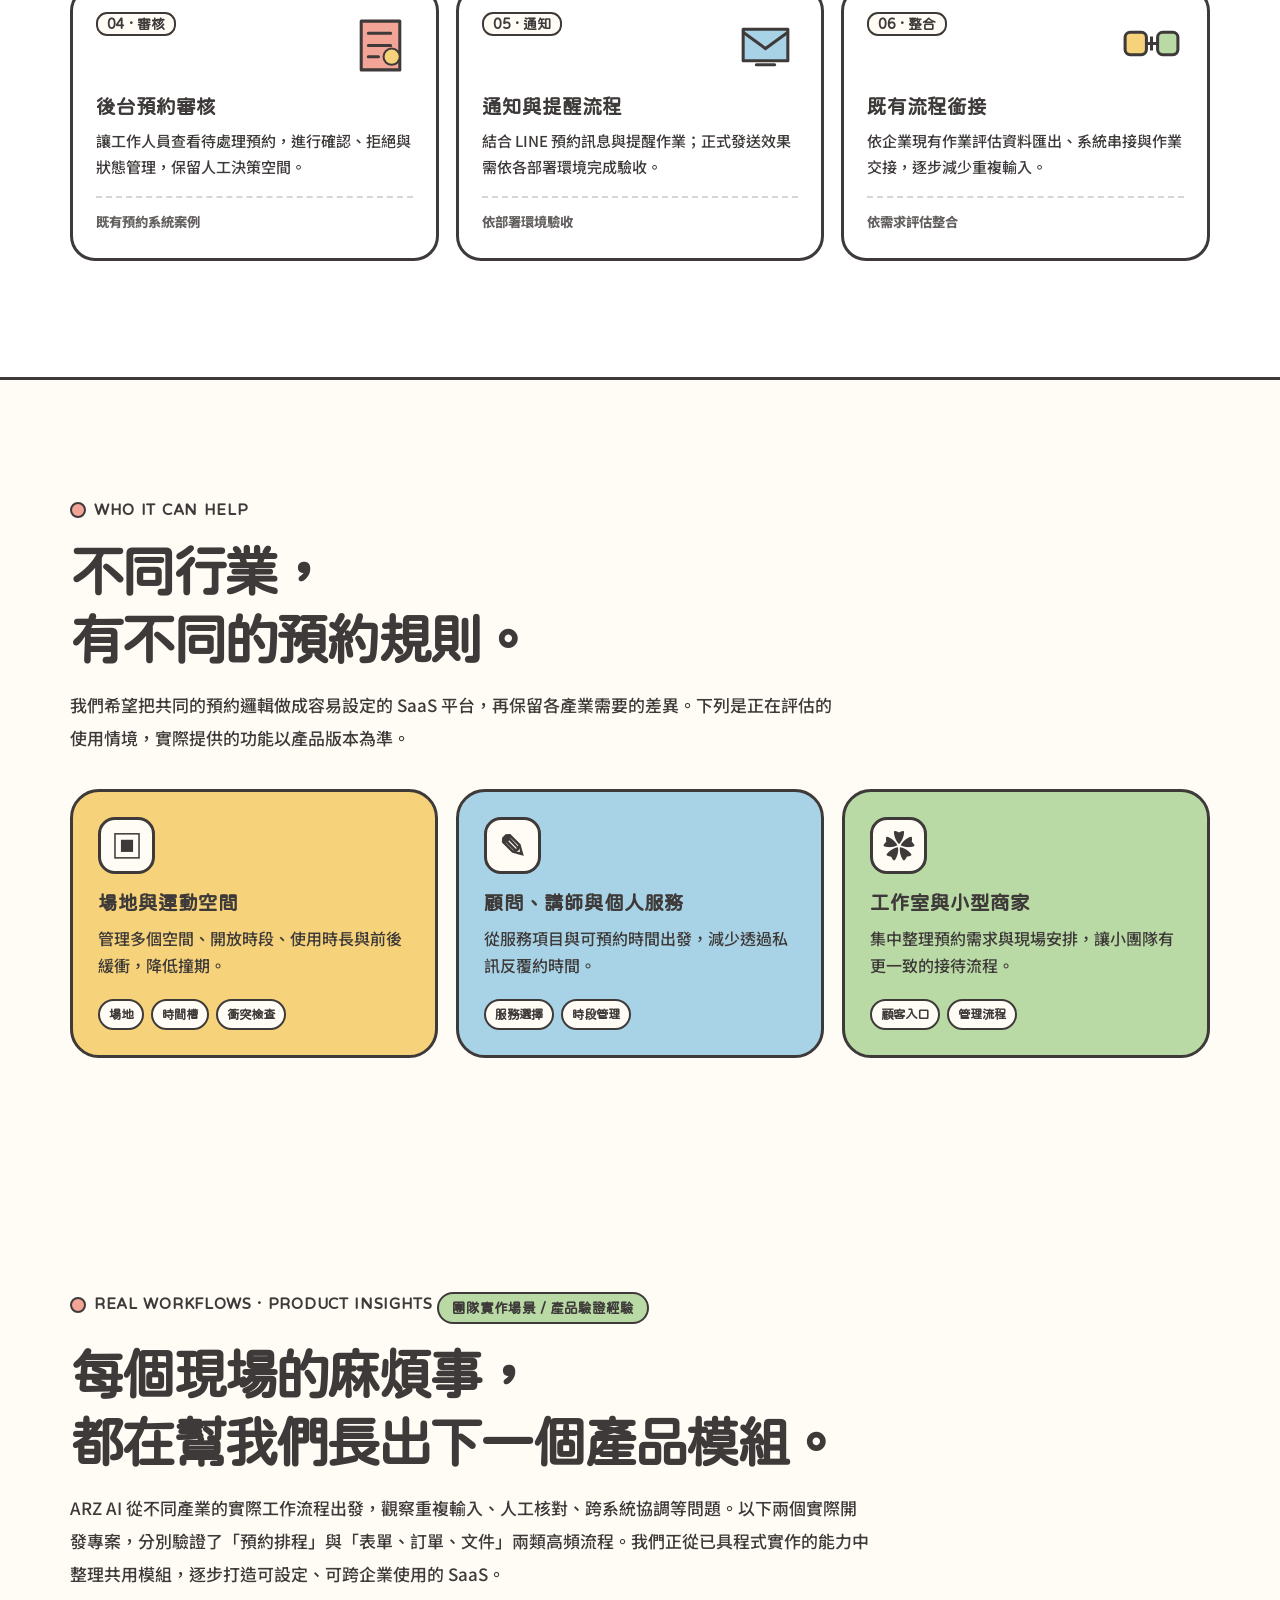
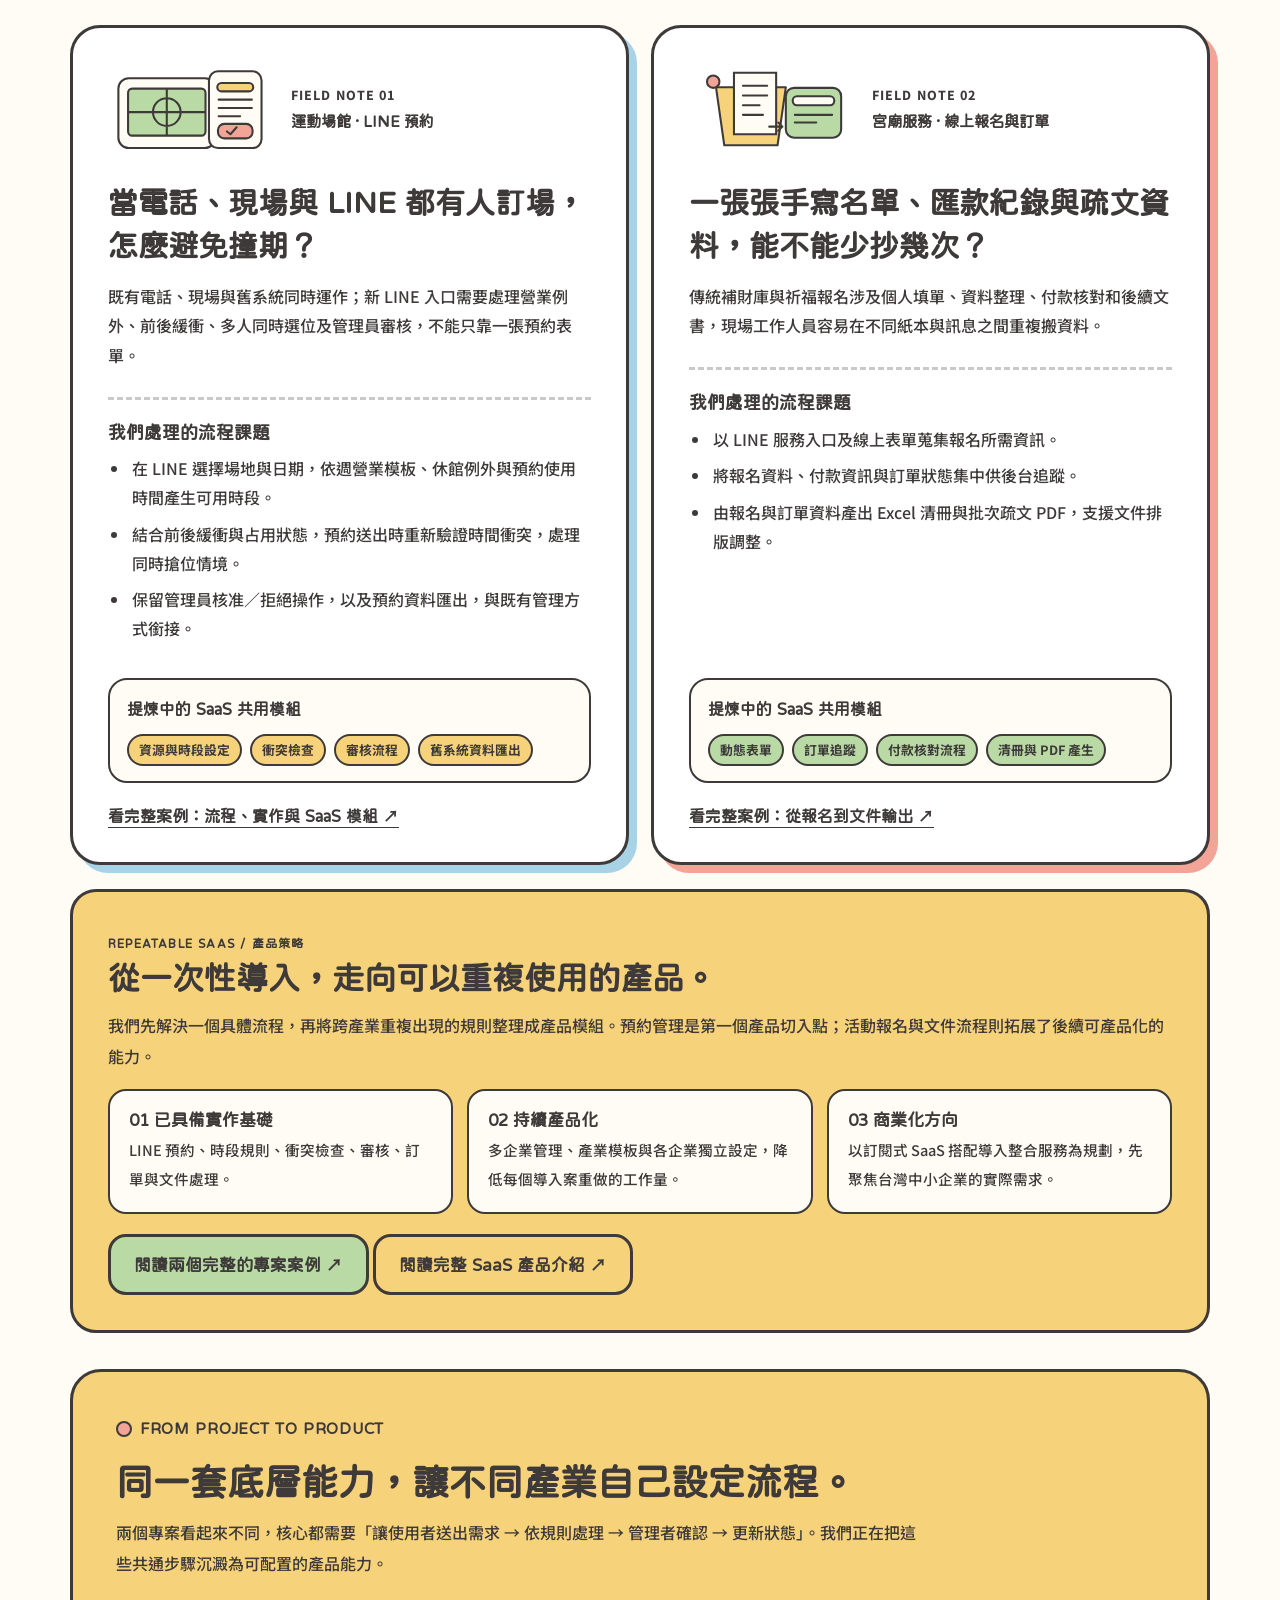
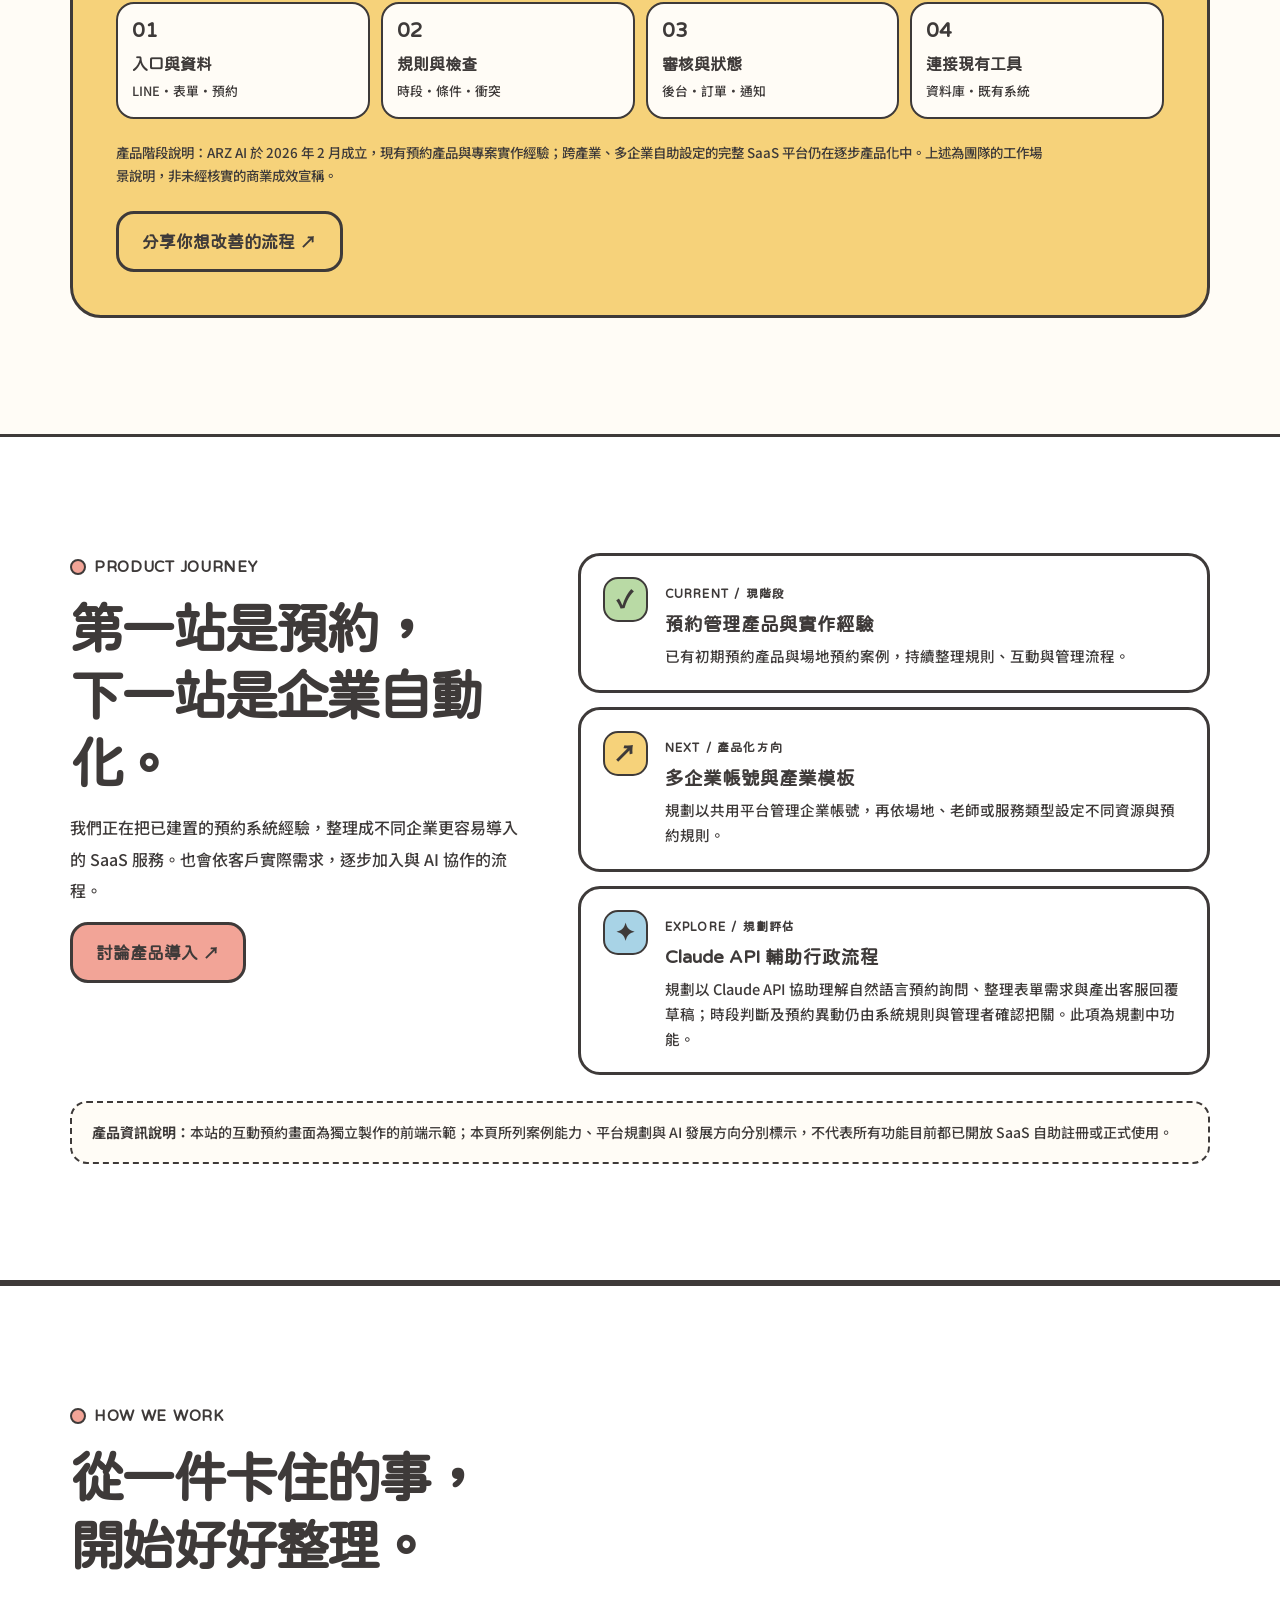
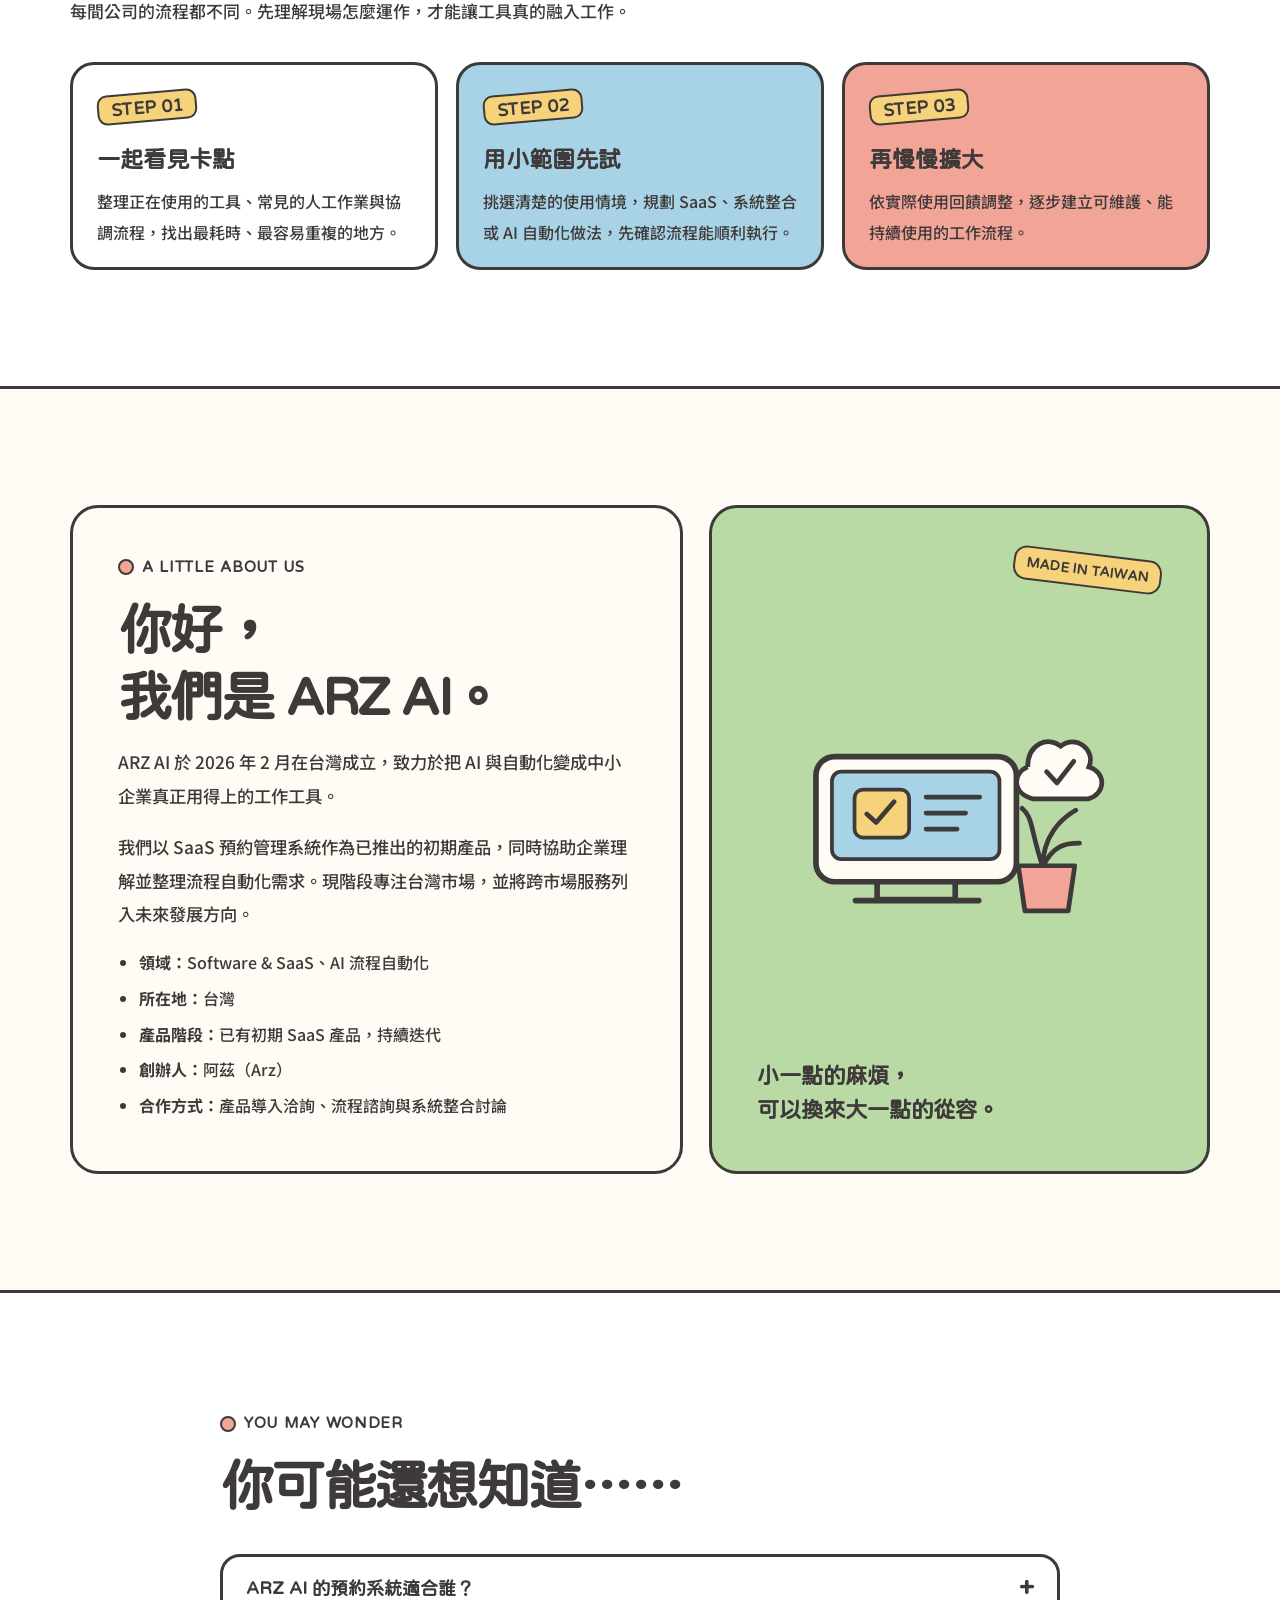
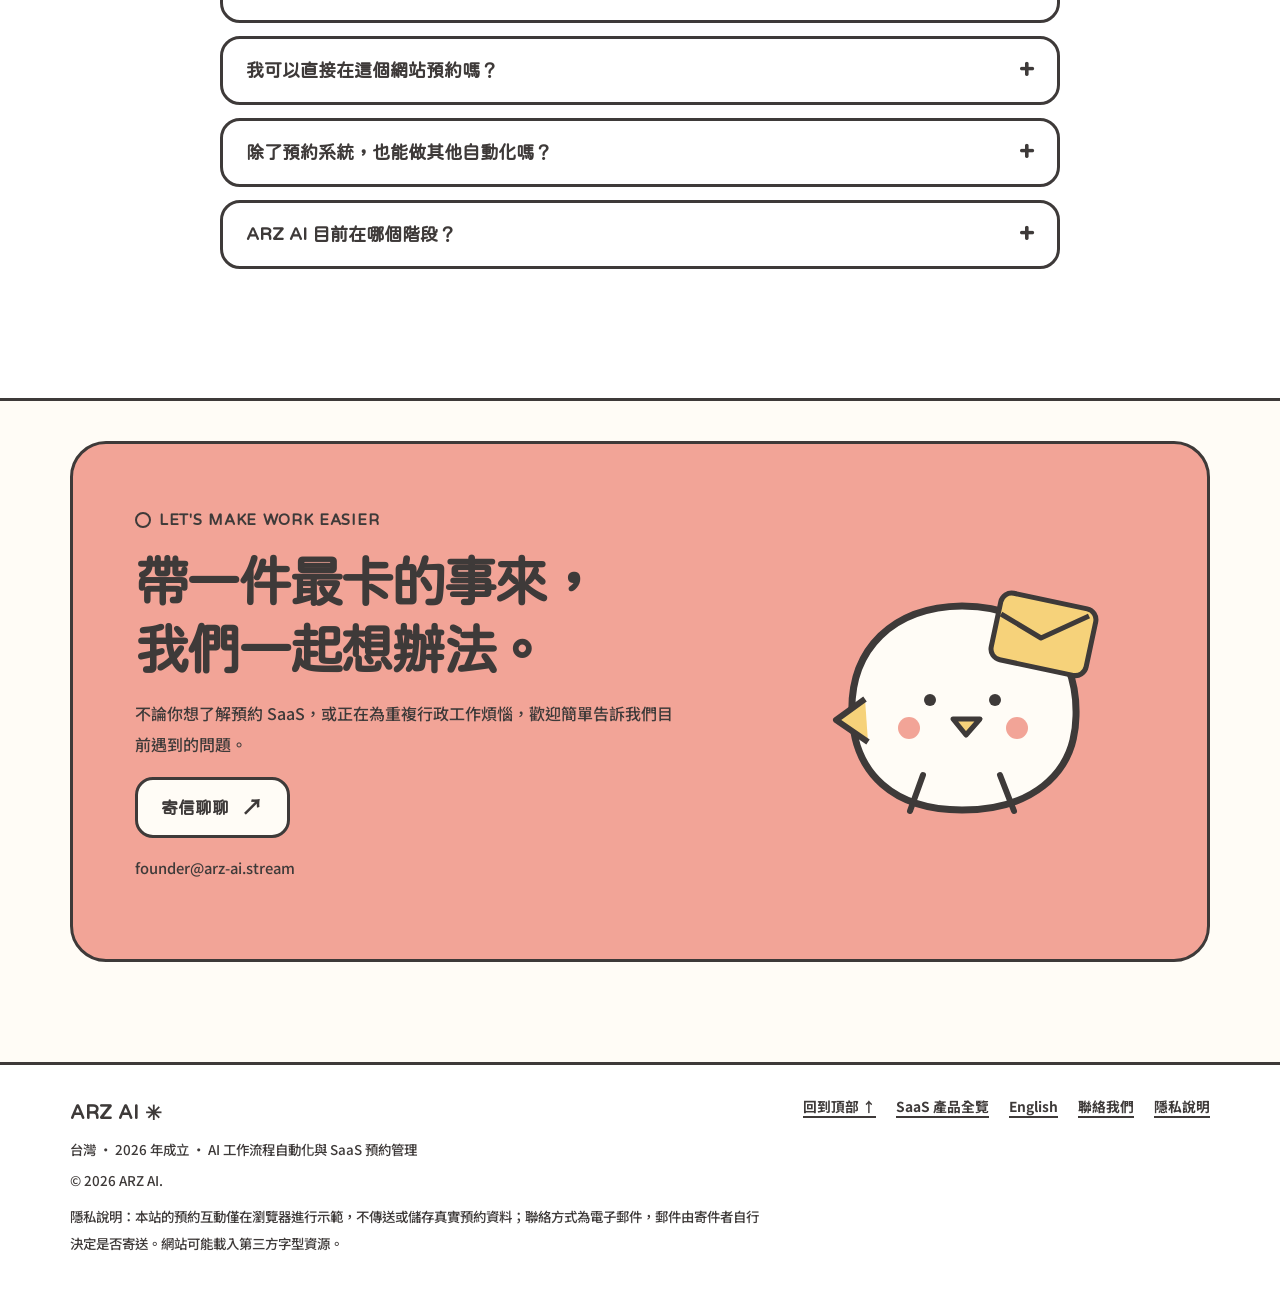
==== commit 2f7feb6f: "Link in-depth SaaS product pages from index.html" ====
--- a/index.html
+++ b/index.html
@@ -36,7 +36,7 @@
       <nav class="nav-links" id="primary-nav" aria-label="主要選單">
         <a href="#services">解決方案</a>
         <a href="#product">預約系統</a>
-          <a href="#saas-details">SaaS 功能</a>
+          <a href="platform.html">SaaS 產品全覽</a>
           <a href="#cases">實作案例</a>
         <a href="#about">關於我們</a>
         <a href="#faq">常見問題</a>
@@ -393,6 +393,7 @@
             <div class="venture-point"><strong>03 商業化方向</strong><p>以訂閱式 SaaS 搭配導入整合服務為規劃，先聚焦台灣中小企業的實際需求。</p></div>
           </div>
           <a class="btn btn--green" href="cases.html">閱讀兩個完整的專案案例 ↗</a>
+          <a class="btn btn--yellow" href="platform.html">閱讀完整 SaaS 產品介紹 ↗</a>
         </aside>
         <div class="case-platform">
           <div class="case-platform-head"><span class="section-kicker">FROM PROJECT TO PRODUCT</span><h3>同一套底層能力，讓不同產業自己設定流程。</h3><p>兩個專案看起來不同，核心都需要「讓使用者送出需求 → 依規則處理 → 管理者確認 → 更新狀態」。我們正在把這些共通步驟沉澱為可配置的產品能力。</p></div>
@@ -530,6 +531,7 @@
         </div>
         <nav class="footer-links" aria-label="頁尾連結">
           <a href="#top">回到頂部 ↑</a>
+           <a href="platform.html">SaaS 產品全覽</a>
           <a href="en.html" lang="en">English</a>
           <a href="mailto:founder@arz-ai.stream">聯絡我們</a>
           <a href="#privacy">隱私說明</a>
--- a/styles.css
+++ b/styles.css
@@ -388,3 +388,85 @@
  .dossier-cta,.dossier-links .btn { transition:none; }
 }
 
+
+
+/* Product notebook: dedicated SaaS detail pages */
+.platform-hero { background:var(--paper); padding-bottom:60px; }
+.platform-hero-grid { display:grid; grid-template-columns:minmax(0,1.28fr) minmax(0,.85fr); gap:35px; align-items:center; }
+.platform-hero h1 { font-size:clamp(2.5rem,5.6vw,4.6rem); }
+.platform-hero h1 em { font-style:normal; text-decoration:underline var(--coral) 8px; text-underline-offset:10px; }
+.platform-hero .dossier-lead { max-width:780px; }
+.platform-badges {display:flex; flex-wrap:wrap; gap:9px; margin:24px 0;}
+.platform-art { background:var(--blue); border:var(--border); border-radius:45px; padding:20px; }
+.platform-art svg { width:100%; height:auto; transform-origin:center; animation:platformFloat 5s ease-in-out infinite; }
+@keyframes platformFloat {0%,100%{transform:translateY(0)} 50%{transform:translateY(-5px)}}
+.platform-section-lead { font-size:1.08rem; max-width:825px; margin:0 0 34px; }
+.platform-flow {display:grid; grid-template-columns:repeat(5,minmax(0,1fr)); gap:12px;}
+.platform-flow-step { min-width:0; padding:19px; border:var(--border); border-radius:24px; background:var(--paper); }
+.platform-flow-step:nth-child(even){background:var(--yellow);}
+.platform-flow-step h3 {font-size:1.15rem; margin:18px 0 9px;}
+.platform-flow-step p {font-size:.86rem; line-height:1.75; margin:0;}
+.platform-flow-step .chip {font-size:.78rem;}
+.platform-arch { display:grid; grid-template-columns:repeat(4,minmax(0,1fr)); gap:13px; margin:35px 0 24px; }
+.platform-arch-step {position:relative; background:var(--yellow); border:var(--border); border-radius:25px; padding:24px 18px; min-width:0;}
+.platform-arch-step:nth-child(2){background:var(--blue);}
+.platform-arch-step:nth-child(3){background:var(--green);}
+.platform-arch-step:nth-child(4){background:var(--coral);}
+.platform-arch-step span { display:block; font:900 1.5rem/1 var(--hand); margin-bottom:14px; }
+.platform-arch-step strong {display:block; font:900 1.18rem/1.4 var(--hand);}
+.platform-arch-step small {display:block; margin-top:8px; font-size:.85rem; }
+.platform-arch-step:not(:last-child):after { content:"→"; position:absolute; top:42%; right:-19px; z-index:1; font:900 2rem/1 var(--hand); }
+.platform-columns,.platform-case-grid {display:grid; grid-template-columns:repeat(2,minmax(0,1fr)); gap:20px; margin-top:29px;}
+.platform-stage {border:var(--border);border-radius:28px;padding:clamp(22px,3.5vw,34px);min-width:0;}
+.platform-stage--done {background:var(--green);}
+.platform-stage--next {background:var(--white);}
+.platform-stage h3 {margin-top:22px;}
+.platform-stage ul {padding-left:1.3em; margin-bottom:0;}
+.platform-stage li {margin-top:11px; line-height:1.75;}
+.platform-industry-grid,.platform-ai-grid {display:grid; grid-template-columns:repeat(3,minmax(0,1fr)); gap:18px;}
+.platform-industry,.platform-ai-grid article {min-width:0; border:var(--border); border-radius:29px; padding:clamp(23px,3vw,32px); background:var(--white);}
+.platform-industry:nth-child(1),.platform-ai-grid article:nth-child(1) {background:var(--yellow);}
+.platform-industry:nth-child(2),.platform-ai-grid article:nth-child(2) {background:var(--blue);}
+.platform-industry:nth-child(3),.platform-ai-grid article:nth-child(3) {background:var(--green);}
+.platform-industry h3,.platform-ai-grid h3 {margin:16px 0 10px;}
+.platform-industry strong {font-family:var(--hand); font-size:1rem;}
+.platform-industry p,.platform-ai-grid p {margin:11px 0 0; font-size:.95rem;}
+.platform-case {display:flex;flex-direction:column;min-width:0;border:var(--border);border-radius:29px;padding:clamp(25px,3.7vw,38px);background:var(--blue);}
+.platform-case:nth-child(2) {background:var(--coral);}
+.platform-case h3 {margin:14px 0;}
+.platform-case p {line-height:1.85;}
+.platform-case strong {margin-top:auto;}
+.platform-case .text-cta {align-self:flex-start; margin-top:20px;}
+.platform-ai-grid article .chip {margin-bottom:11px;}
+.platform-onboard {display:grid;grid-template-columns:repeat(3,minmax(0,1fr));gap:16px;margin-top:36px;}
+.platform-onboard>div {min-width:0;padding:26px;background:var(--paper);border:var(--border);border-radius:25px;}
+.platform-onboard>div:nth-child(2){background:var(--green);}
+.platform-onboard>div:nth-child(3){background:var(--yellow);}
+.platform-onboard h3 {margin-top:20px;}
+.platform-onboard p {margin:0;font-size:.95rem;}
+.platform-pricing {margin:26px 0 0;background:var(--white);border:2px dashed var(--ink);padding:16px 22px;border-radius:19px;max-width:900px;}
+.platform-contact {text-align:center;background:var(--green);border:var(--border);padding:clamp(28px,6vw,67px);border-radius:36px;}
+.platform-contact .section-kicker {justify-content:center;}
+.platform-contact h2 {max-width:780px;margin:0 auto 18px;}
+.platform-contact p {max-width:760px;margin:0 auto 22px;}
+.platform-contact .platform-email {margin:18px auto 0;overflow-wrap:anywhere;font-weight:800;}
+@media(max-width:1080px) {
+  .platform-flow {grid-template-columns:repeat(3,minmax(0,1fr));}
+}
+@media(max-width:800px) {
+  .platform-hero-grid {grid-template-columns:1fr;}
+  .platform-art {width:min(450px,100%);justify-self:center;}
+  .platform-flow {grid-template-columns:repeat(2,minmax(0,1fr));}
+  .platform-arch {grid-template-columns:repeat(2,minmax(0,1fr));}
+  .platform-arch-step:nth-child(2):after {display:none;}
+  .platform-industry-grid,.platform-ai-grid,.platform-onboard {grid-template-columns:1fr;}
+}
+@media(max-width:600px){
+  .platform-flow,.platform-arch,.platform-columns,.platform-case-grid {grid-template-columns:1fr;}
+  .platform-arch-step:after {display:none;}
+  .platform-hero h1 {font-size:clamp(2.35rem,10vw,3.5rem);}
+  .platform-hero .dossier-links .btn{width:100%;}
+  .platform-art {padding:12px;border-radius:30px;}
+  .platform-flow-step {padding:20px 22px;}
+}
+@media(prefers-reduced-motion:reduce) {.platform-art svg {animation:none;}}
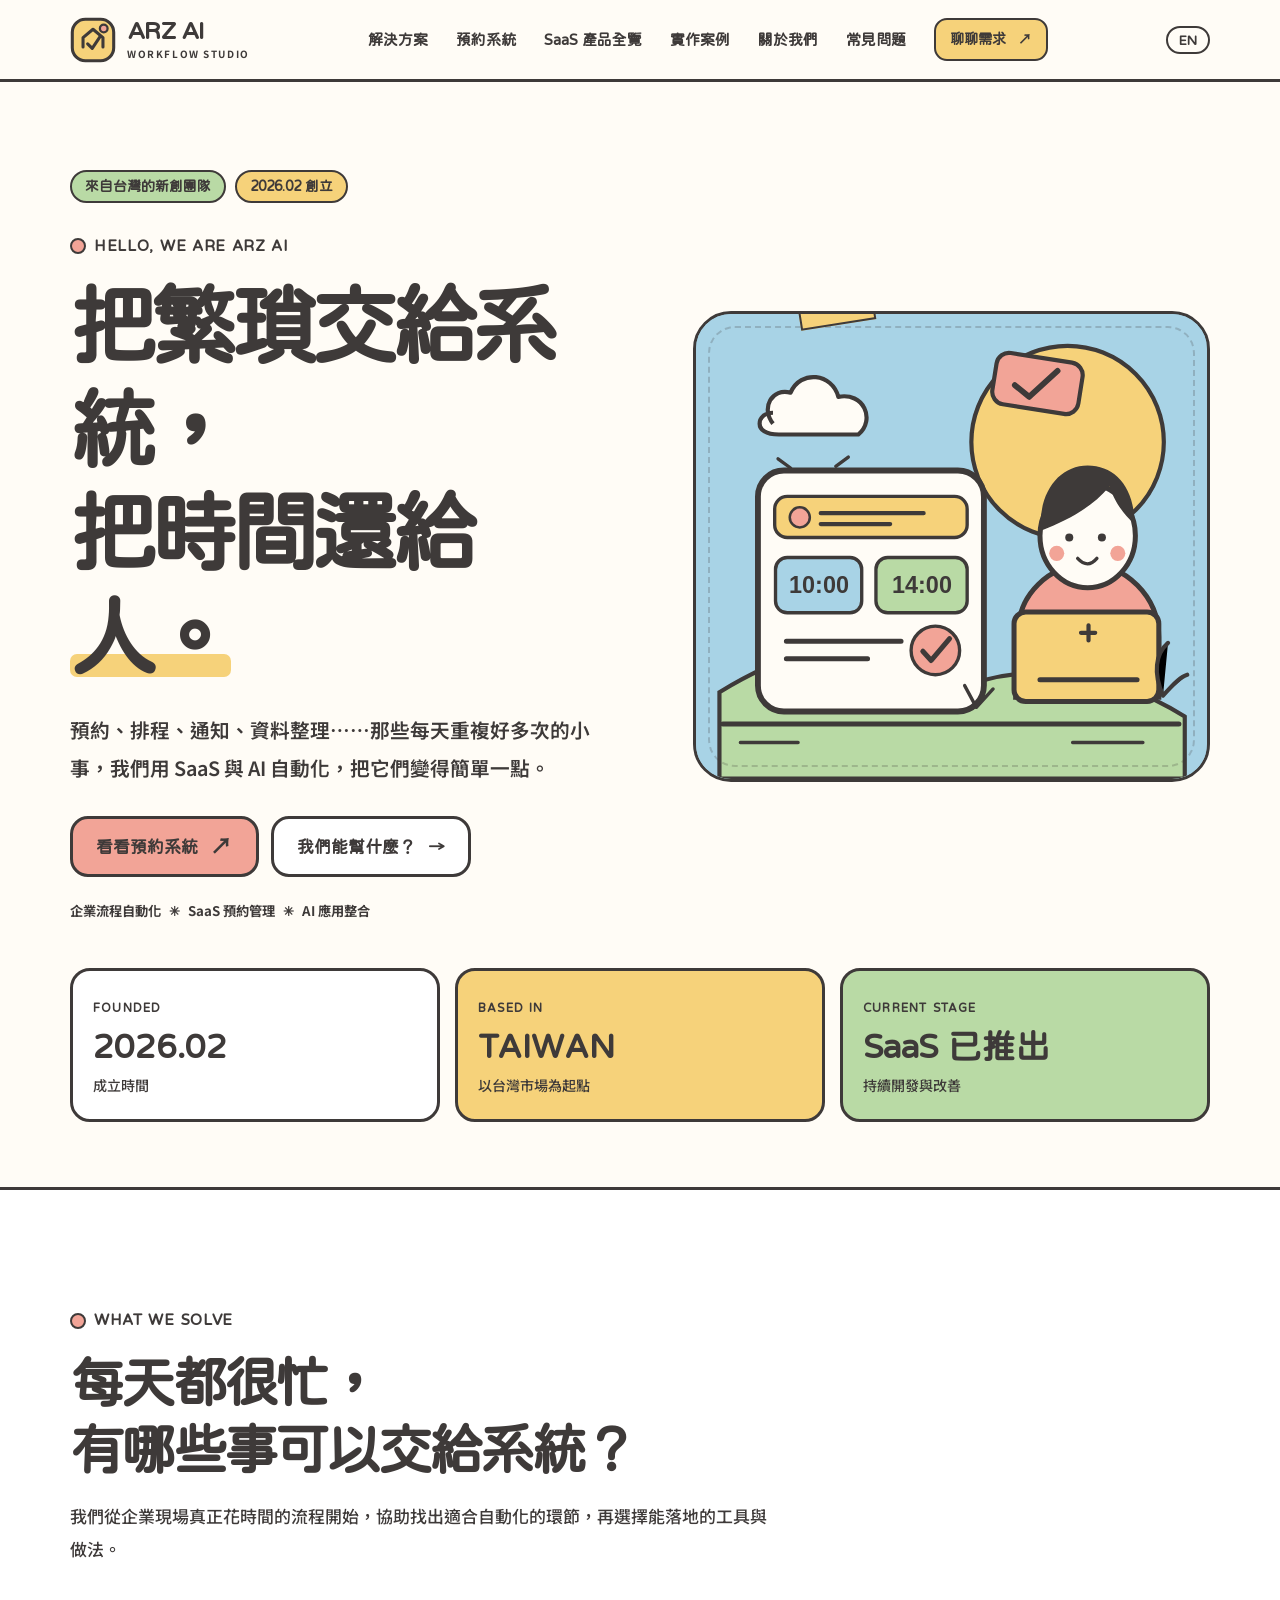
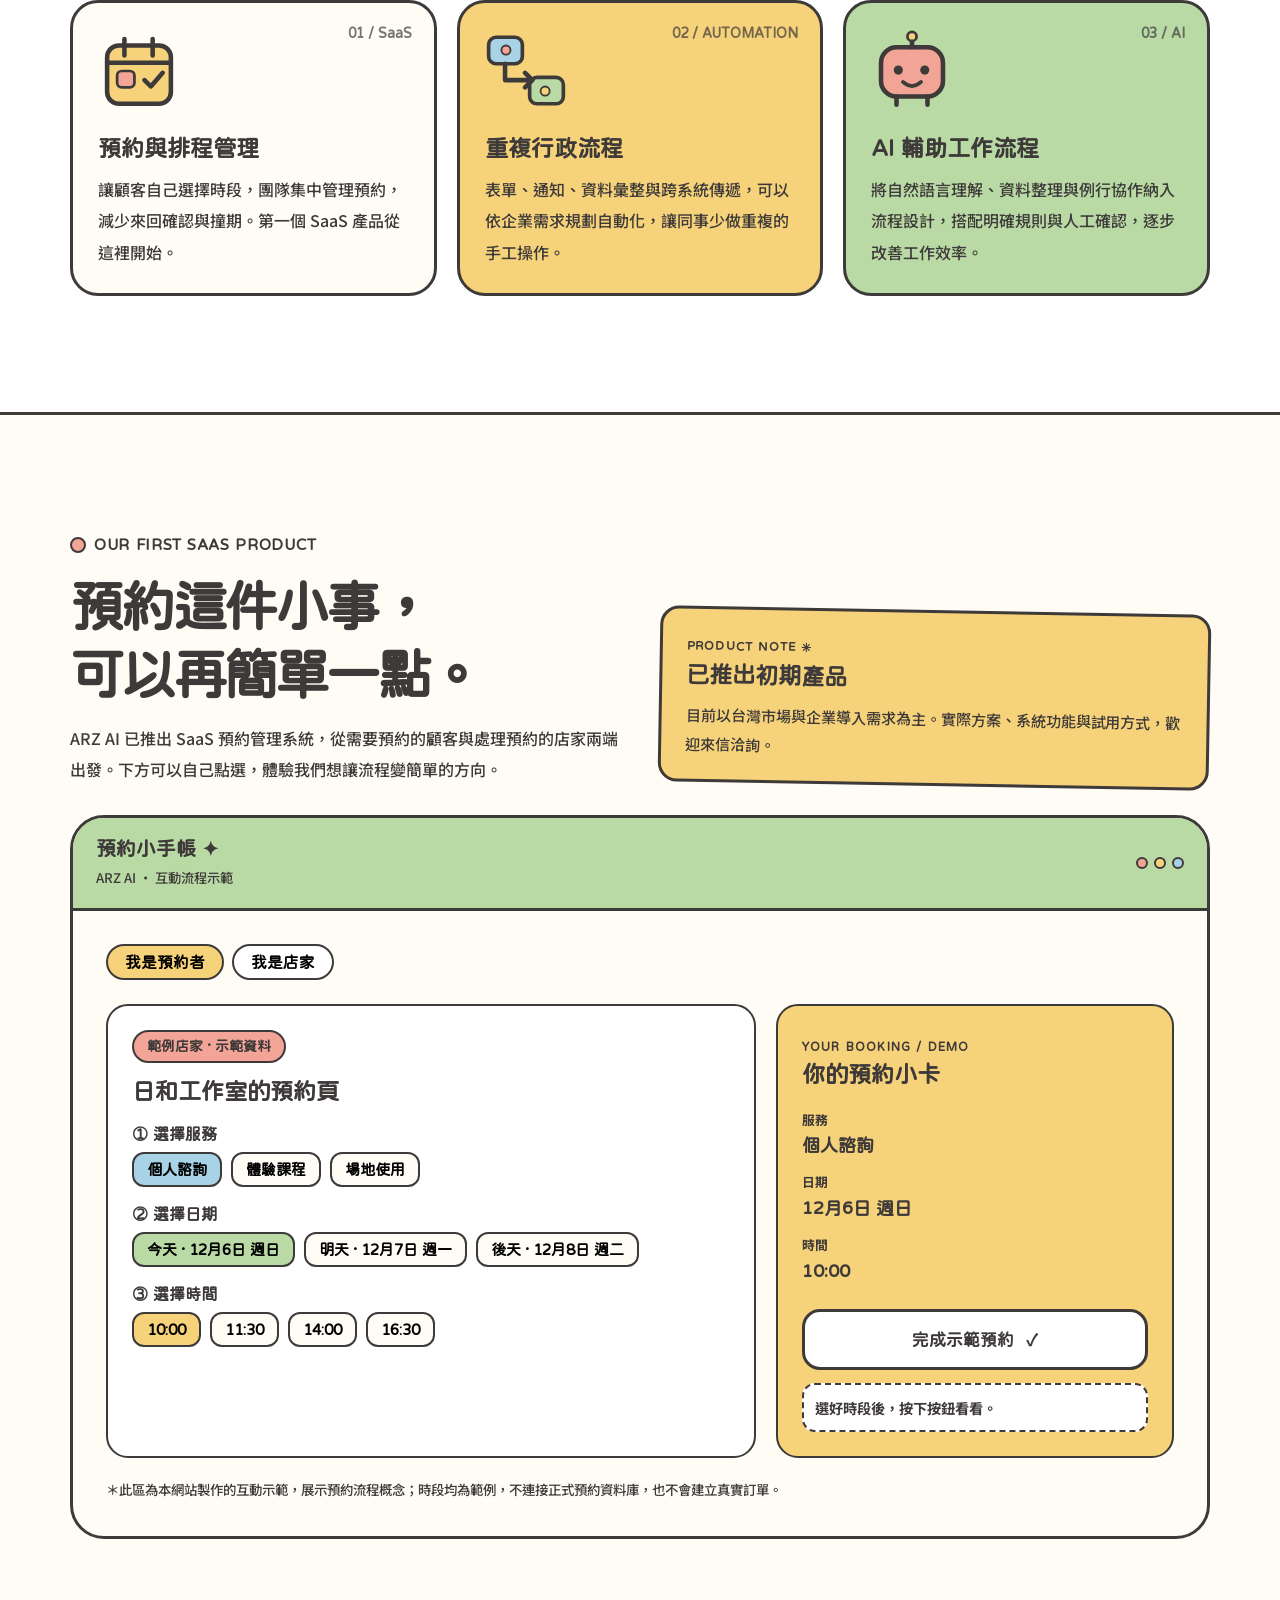
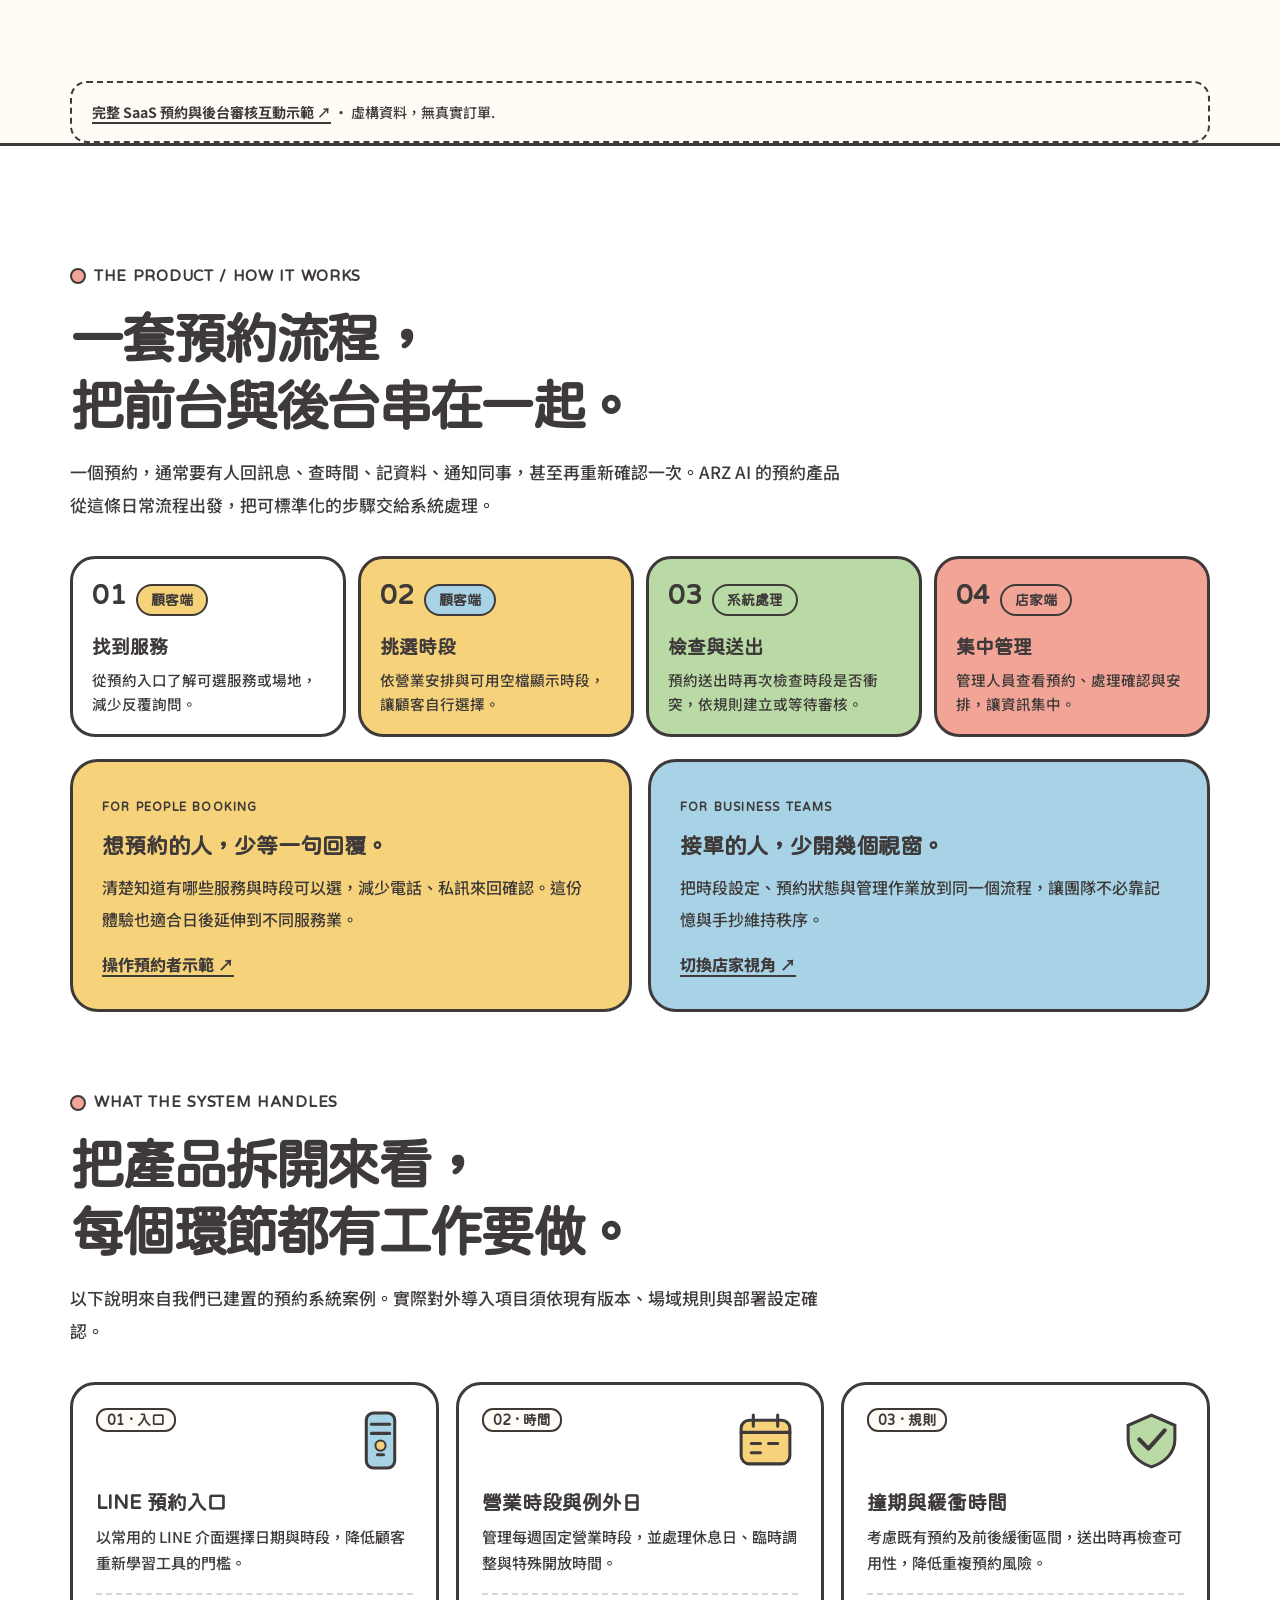
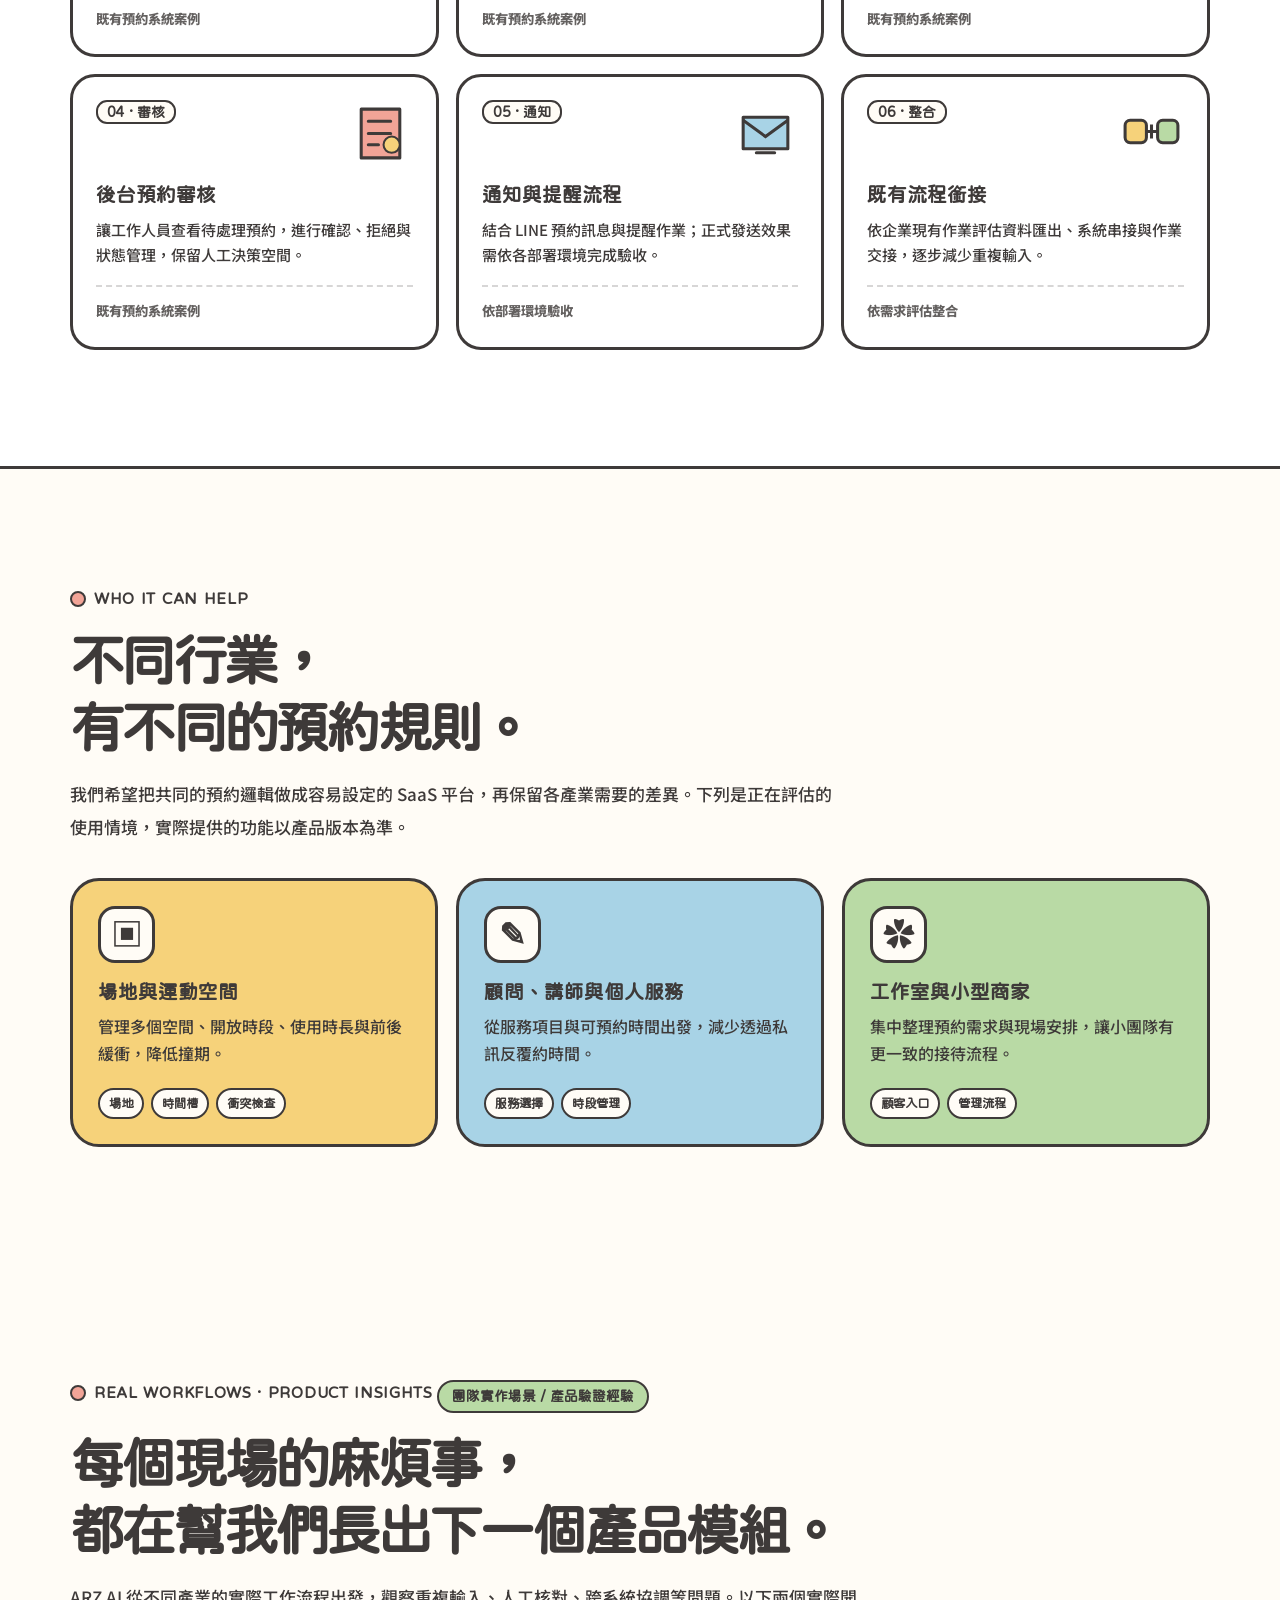
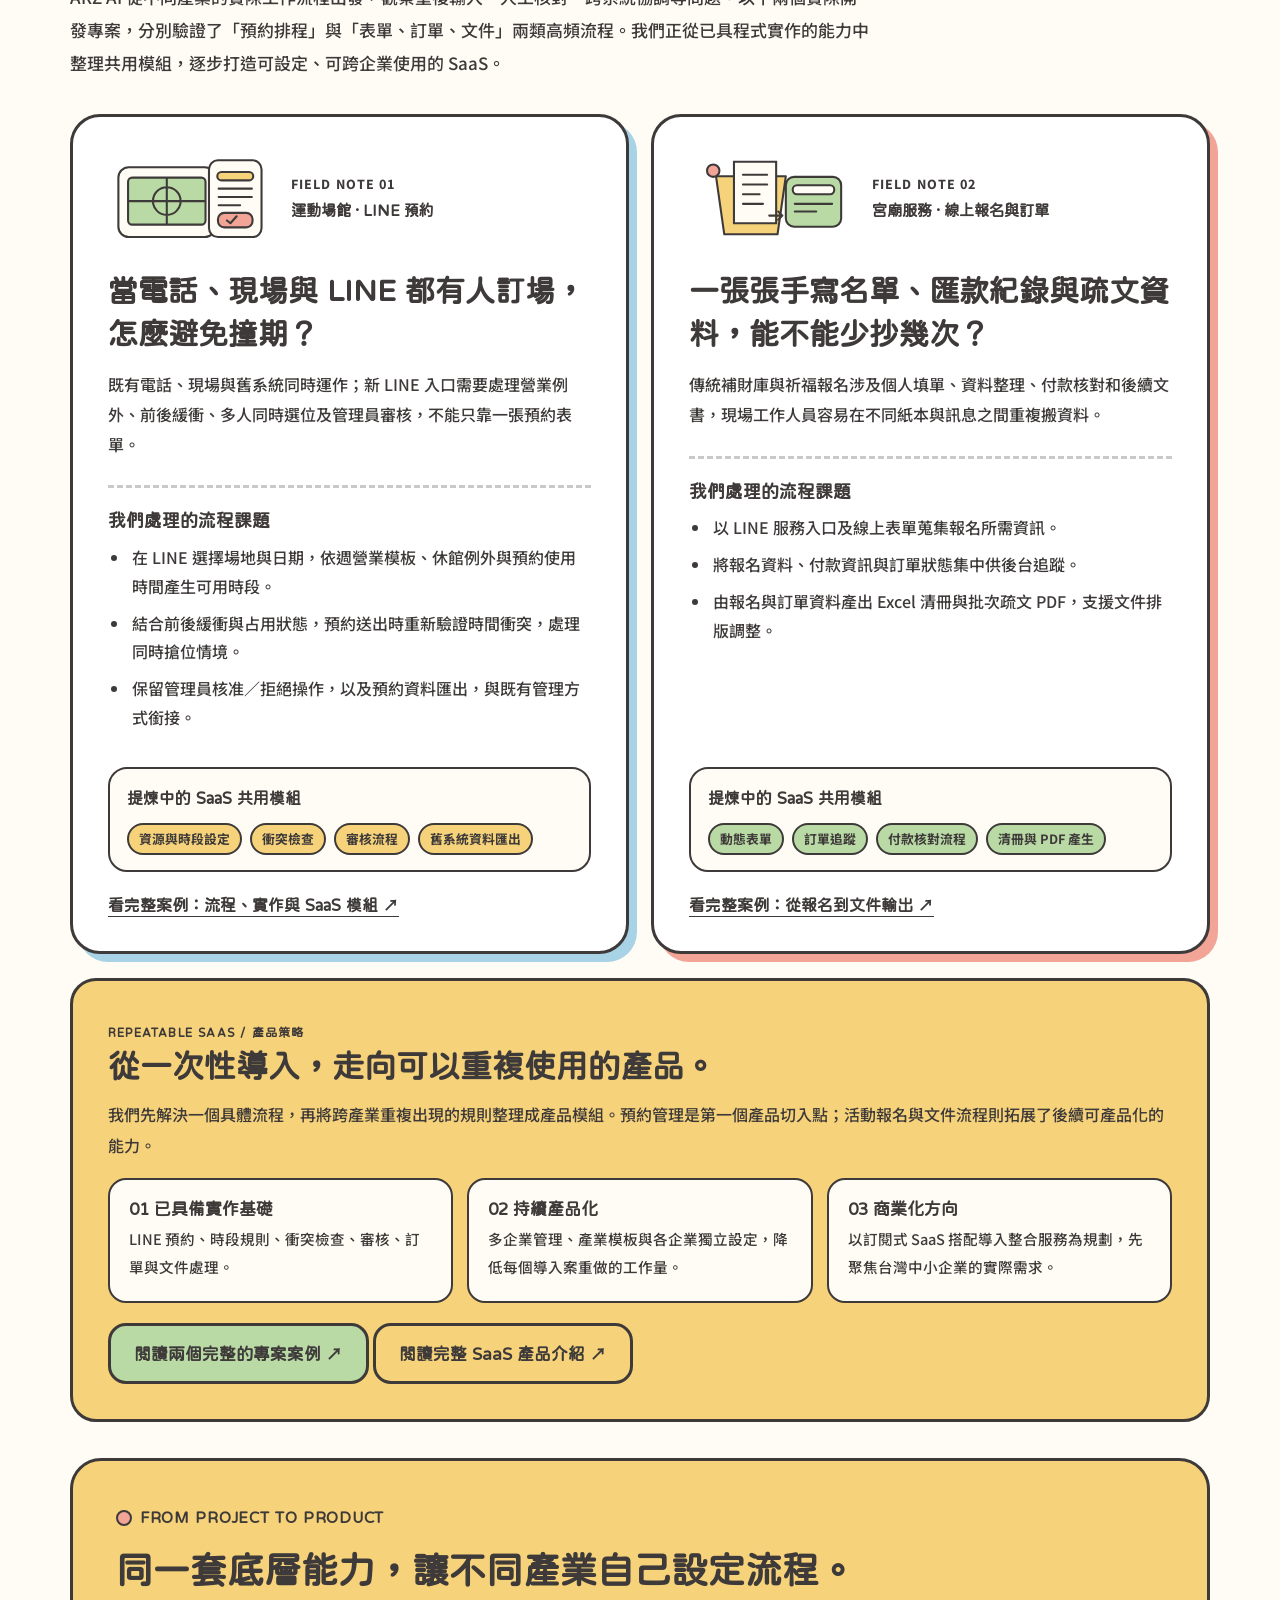
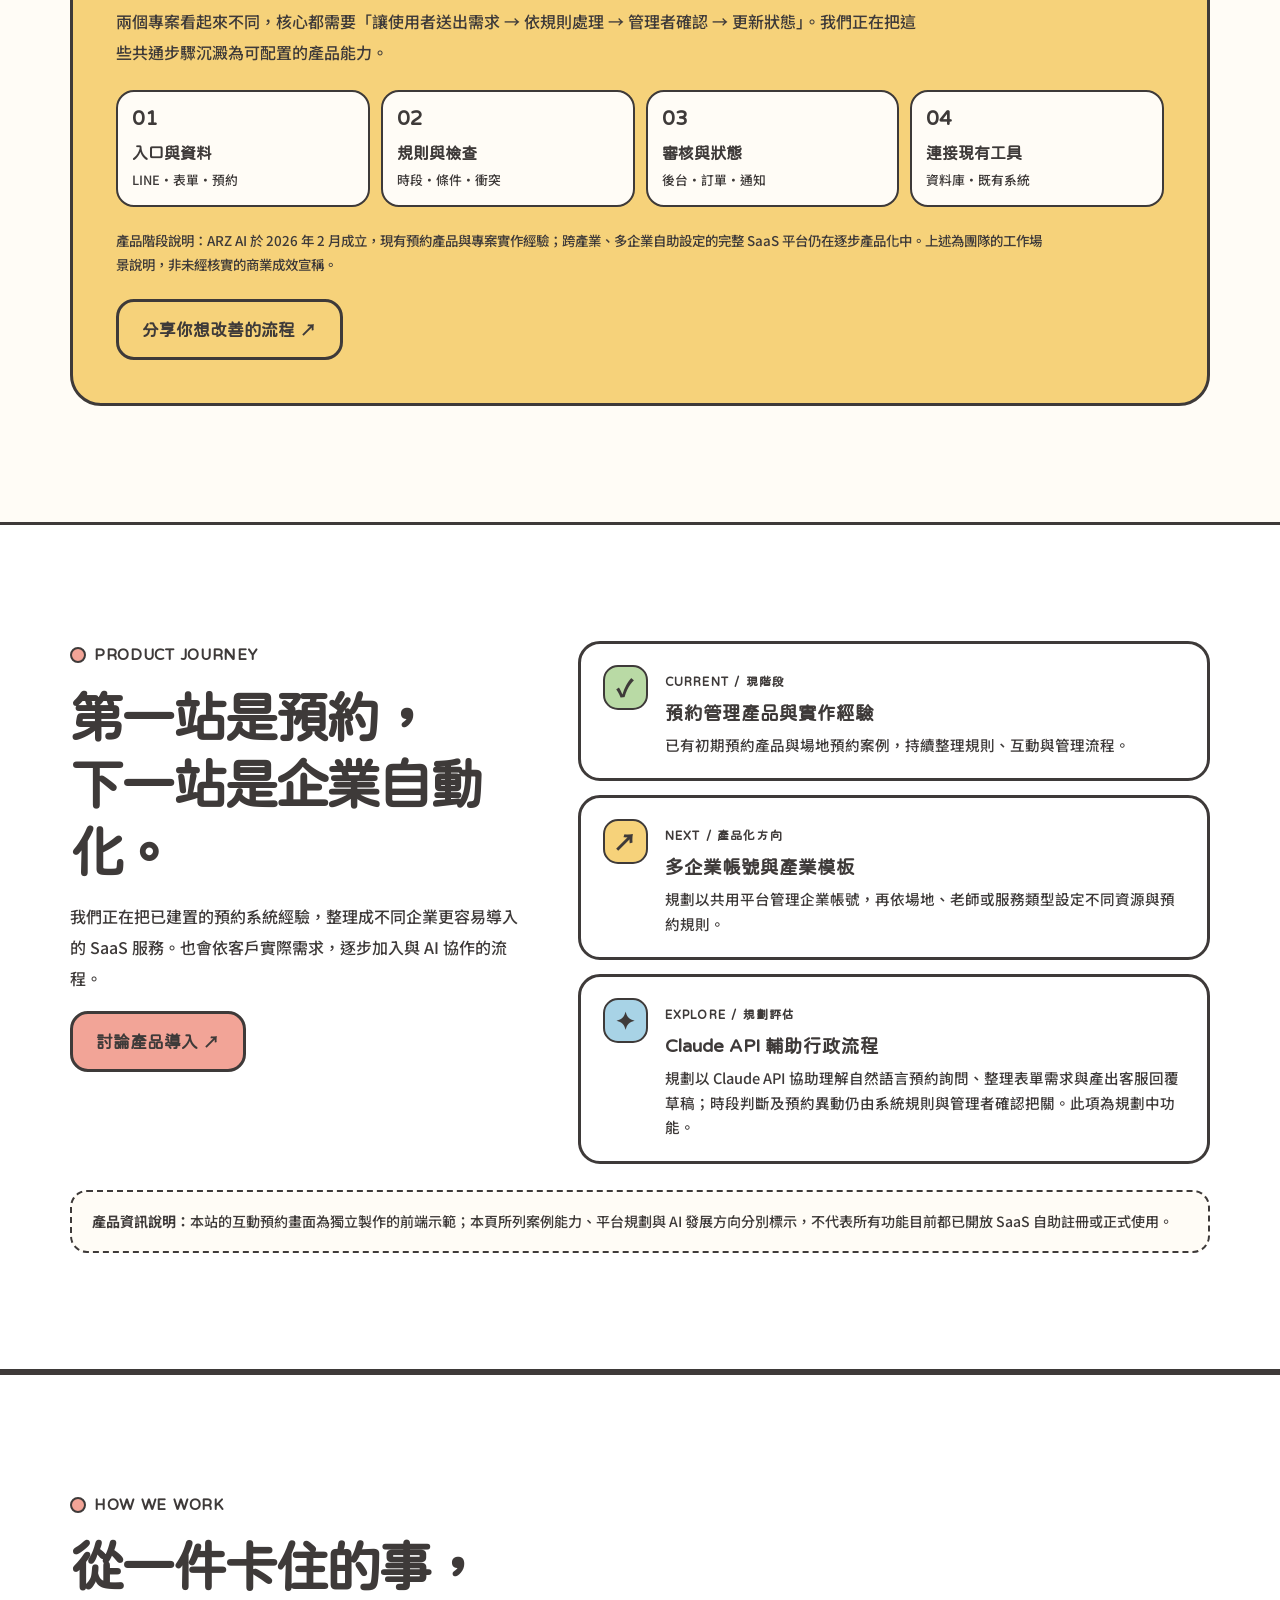
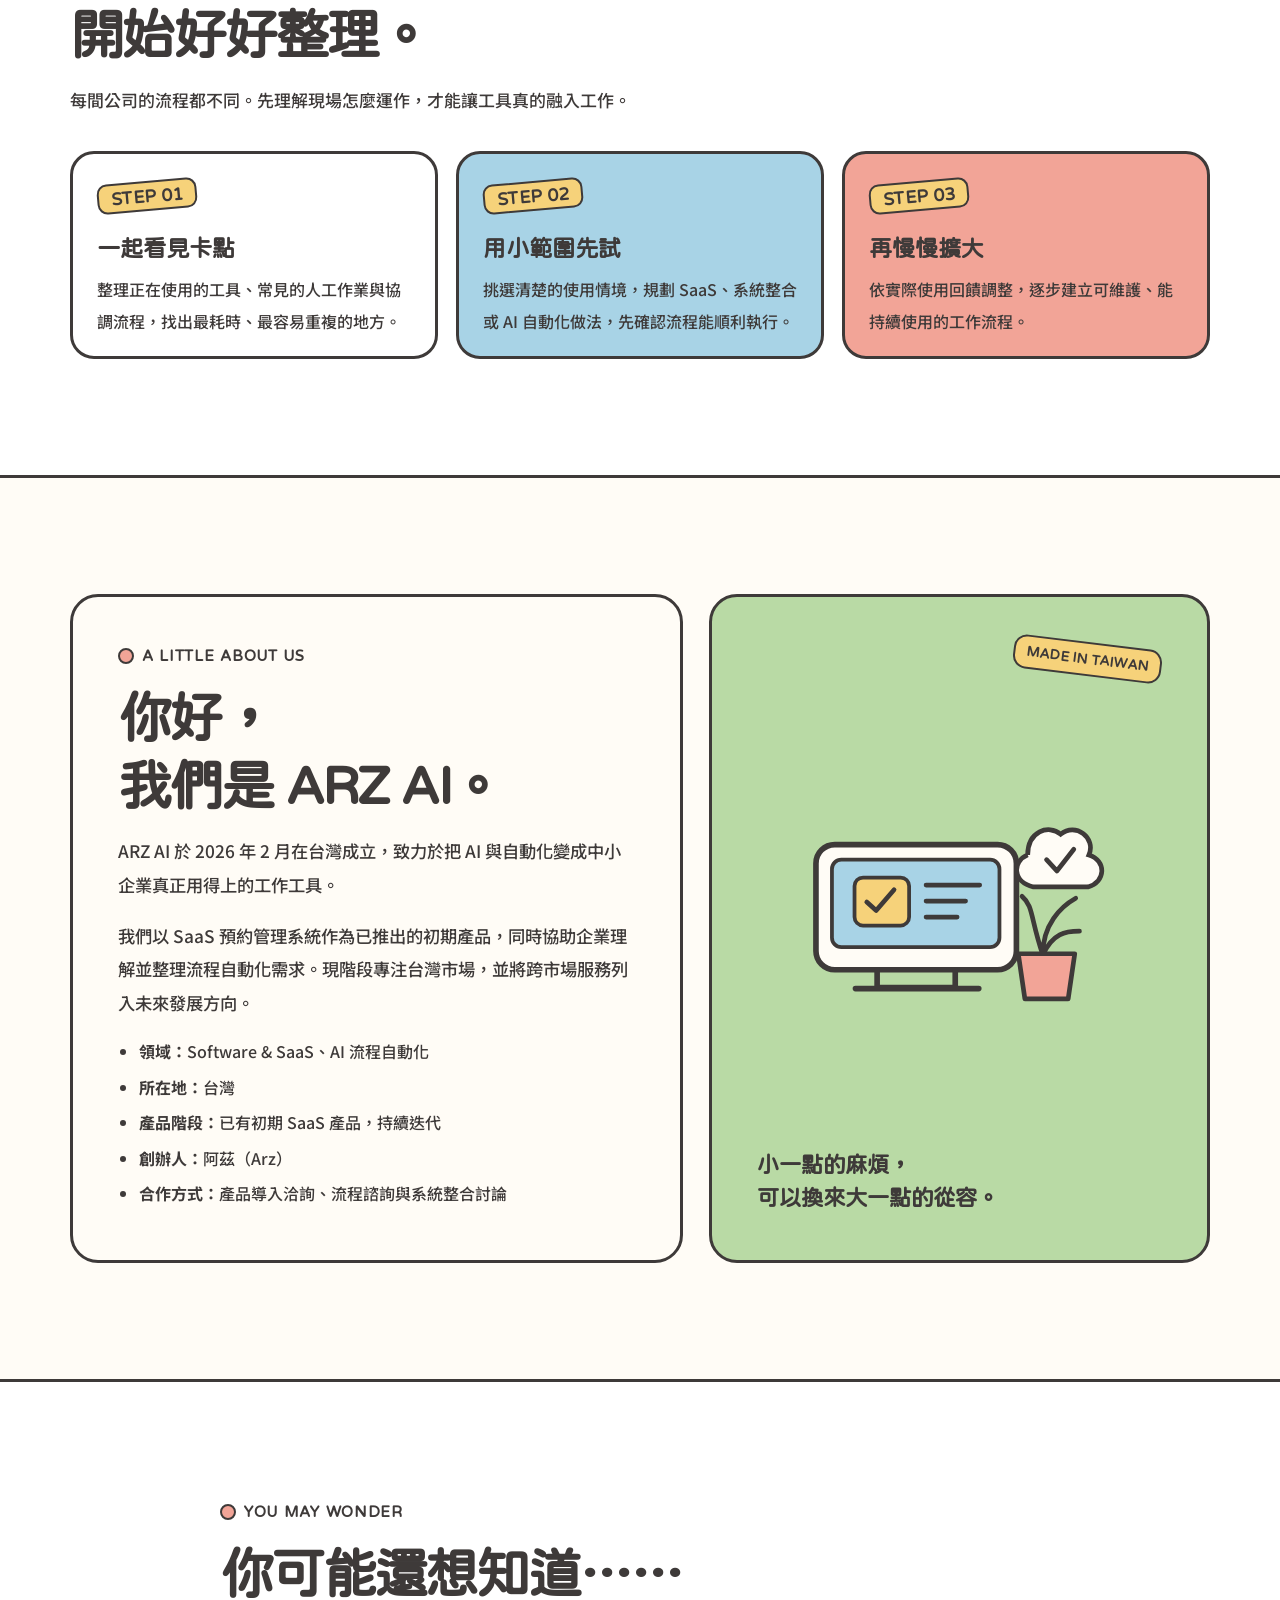
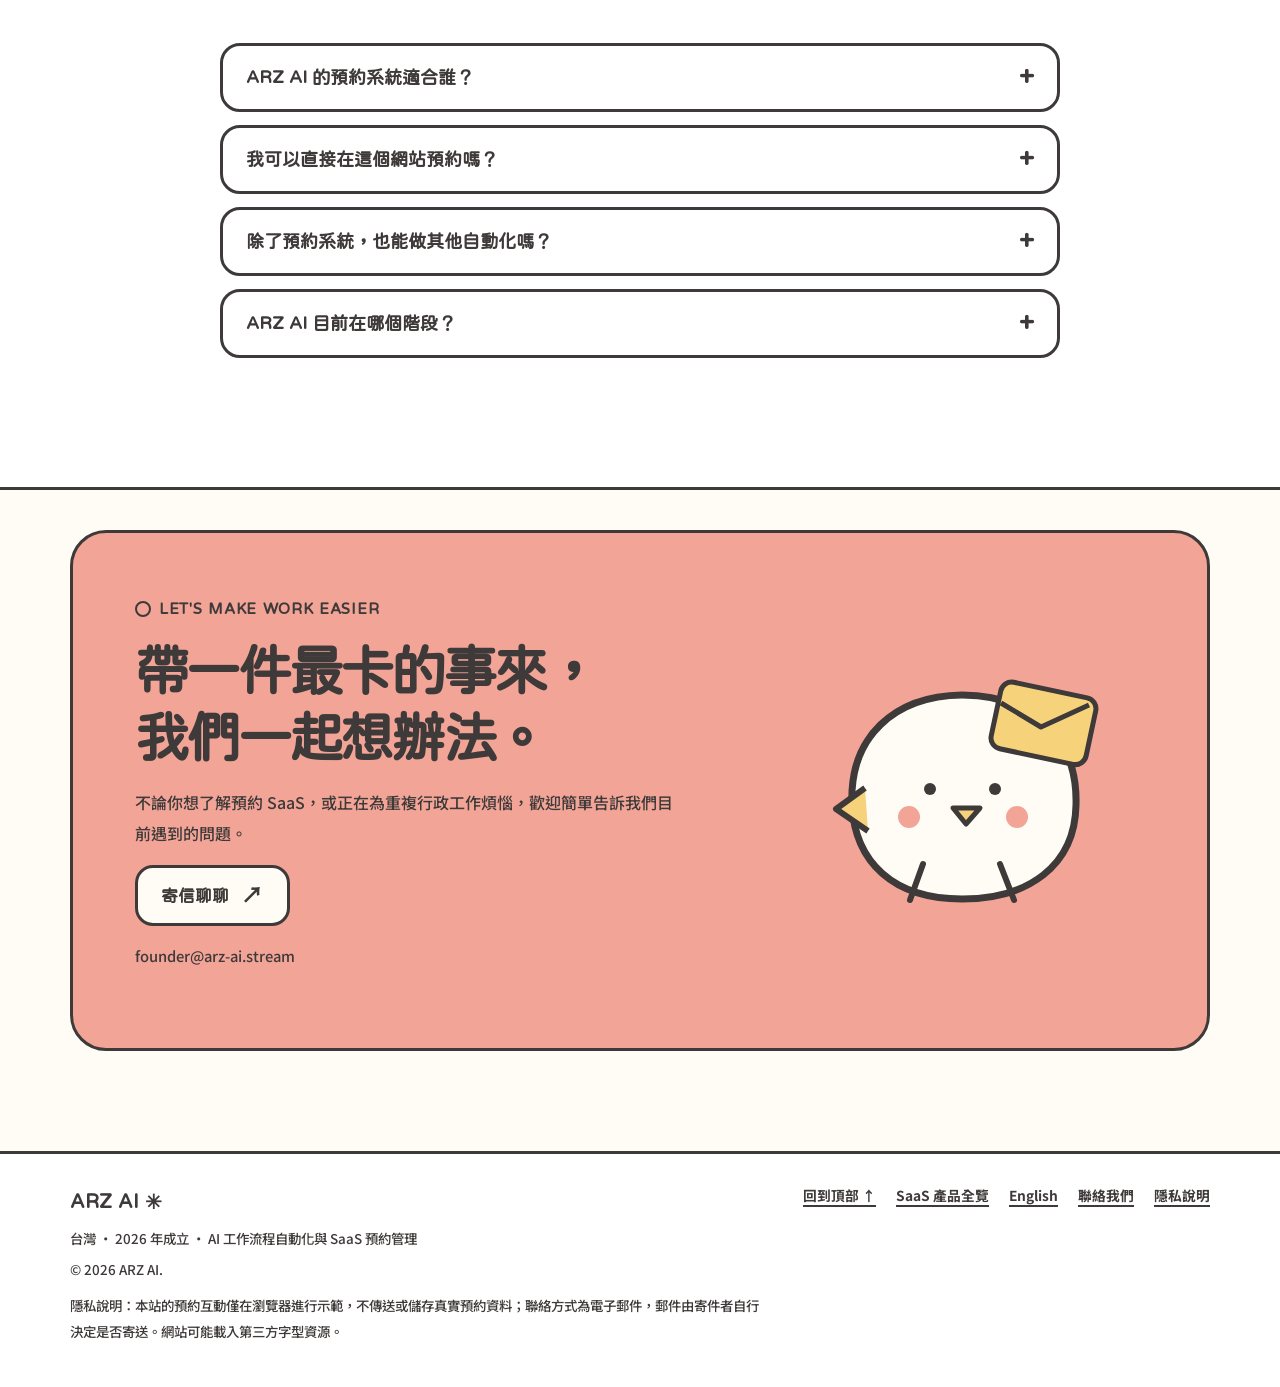
==== commit aba9f7e6: "Add bilingual interactive SaaS booking and operator walkthrough" ====
--- a/index.html
+++ b/index.html
@@ -260,6 +260,7 @@
 
 
     <!-- SaaS capabilities: distinguish current implementation patterns from platform roadmap. -->
+    <div class="container"><p class="saas-trust-note"><a href="demo.html"><strong>完整 SaaS 預約與後台審核互動示範 ↗</strong></a> · 虛構資料，無真實訂單.</p></div>
     <section class="section saas-depth paper-area" id="saas-details" aria-labelledby="saas-depth-title">
       <div class="container">
         <div class="section-heading">
--- a/styles.css
+++ b/styles.css
@@ -470,3 +470,52 @@
   .platform-flow-step {padding:20px 22px;}
 }
 @media(prefers-reduced-motion:reduce) {.platform-art svg {animation:none;}}
+
+/* Case study operating examples with grounded validation criteria */
+.dossier-operational { margin-top:27px; border:2px dashed var(--ink); border-radius:25px; background:var(--paper); padding:clamp(20px,3vw,30px); }
+.dossier-operational h3 { max-width:800px; font-size:clamp(1.3rem,2.5vw,1.95rem); }
+.dossier-rule-grid {display:grid;grid-template-columns:repeat(2,minmax(0,1fr));gap:14px;margin-top:22px;}
+.dossier-rule-grid > div {background:var(--white);border:2px solid var(--ink);border-radius:20px;padding:19px;min-width:0;}
+.dossier-rule-grid strong {display:block;font:900 1.1rem/1.6 var(--hand);margin-bottom:7px;}
+.dossier-rule-grid p {font-size:.91rem;line-height:1.8;margin:0;}
+.dossier-metric {font-size:.89rem;line-height:1.8;margin:22px 0 0;}
+@media(max-width:620px){.dossier-rule-grid {grid-template-columns:1fr;}}
+
+/* Booking SaaS interactive walkthrough; fictional illustration */
+.walk-title{font-size:clamp(2.4rem,5vw,4.65rem);line-height:1.3;max-width:980px}
+.walk-notice{border:2px dashed var(--ink);border-radius:19px;background:var(--white);padding:19px 24px;max-width:920px;font-size:.96rem;margin:24px 0 0}
+.walk-grid{display:grid;grid-template-columns:repeat(2,minmax(0,1fr));gap:20px;align-items:start}
+.walk-card{border:var(--border);border-radius:28px;background:var(--white);padding:clamp(20px,3.3vw,34px);min-width:0}
+.walk-card--manager{background:var(--blue)}
+.walk-card h2{font-size:clamp(1.35rem,2.7vw,1.9rem);line-height:1.5;margin:17px 0 24px}
+.walk-field{border-top:2px dashed var(--ink);padding:20px 0}
+.walk-field h3{font-size:1.11rem;margin:0 0 13px}
+.walk-help{font-size:.84rem;line-height:1.7;margin:0 0 12px}
+.walk-choices{display:flex;flex-wrap:wrap;gap:8px}
+.walk-choices button,.walk-times button{border:2px solid var(--ink);background:var(--paper);color:var(--ink);padding:9px 12px;border-radius:13px;cursor:pointer;font:800 .92rem var(--hand)}
+.walk-choices button[aria-pressed=true],.walk-times button[aria-pressed=true]{background:var(--green);outline:2px solid var(--ink);outline-offset:1px}
+.walk-choices button:hover:not(:disabled),.walk-times button:hover:not(:disabled){background:var(--yellow)}
+.walk-times{display:grid;grid-template-columns:repeat(4,minmax(0,1fr));gap:8px;max-height:232px;overflow-y:auto;padding:4px}
+.walk-times button{padding:10px 3px;min-width:0}
+.walk-times button:disabled{background:#e3ded4;opacity:.65;text-decoration:line-through;cursor:not-allowed}
+.walk-closed{grid-column:1/-1;padding:17px;border:2px dashed var(--ink);border-radius:13px}
+#walk-submit:disabled{opacity:.45;cursor:not-allowed;transform:none}
+.walk-message{font-weight:700;min-height:3em;line-height:1.7;margin:16px 0 0}
+.walk-stats{display:grid;grid-template-columns:repeat(3,minmax(0,1fr));gap:10px;margin:0 0 22px}
+.walk-stats>div{display:flex;flex-direction:column;text-align:center;padding:12px 6px;background:var(--paper);border:2px solid var(--ink);border-radius:15px}
+.walk-stats strong{font:900 1.7rem var(--hand)}.walk-stats span{font-size:.82rem}
+.walk-requests{display:grid;gap:12px;max-height:450px;overflow-y:auto;min-height:170px;margin-bottom:20px}
+.walk-requests>p{border:2px dashed var(--ink);border-radius:14px;padding:17px;background:var(--paper)}
+.walk-request{border:2px solid var(--ink);border-radius:17px;background:var(--white);padding:16px;overflow-wrap:anywhere}
+.walk-request strong{display:block;font:900 1.03rem var(--hand)}
+.walk-request p{margin:8px 0}.walk-status{display:inline-block;border:2px solid var(--ink);border-radius:14px;background:var(--yellow);padding:2px 10px;font-size:.84rem;font-weight:700}
+.walk-actions{display:flex;gap:8px;flex-wrap:wrap;margin-top:14px}.walk-actions .btn{padding:9px 15px;font-size:.85rem}
+.walk-seeds{border-top:2px dashed var(--ink);margin-top:22px;padding-top:17px;font-size:.87rem}.walk-seeds strong{font:900 1rem var(--hand)}.walk-seeds p{margin:8px 0;overflow-wrap:anywhere}
+.walk-three{display:grid;grid-template-columns:repeat(3,minmax(0,1fr));gap:15px;margin:25px 0 0}
+.walk-three article{border:var(--border);border-radius:23px;padding:23px;background:var(--yellow);min-width:0}
+.walk-three article:nth-child(2){background:var(--green)}.walk-three article:nth-child(3){background:var(--blue)}
+.walk-three article>span:not(.chip){font:900 1.6rem var(--hand)}
+.walk-three p{margin:13px 0 0;font-size:.94rem}
+.walk-evidence{margin-top:40px;border-top:2px dashed var(--ink);padding-top:35px}.walk-evidence .text-cta{display:inline-block;margin-top:23px}
+@media(max-width:850px){.walk-grid,.walk-three{grid-template-columns:1fr}}
+@media(max-width:450px){.walk-times{grid-template-columns:repeat(3,minmax(0,1fr))}.walk-card{padding:18px}}
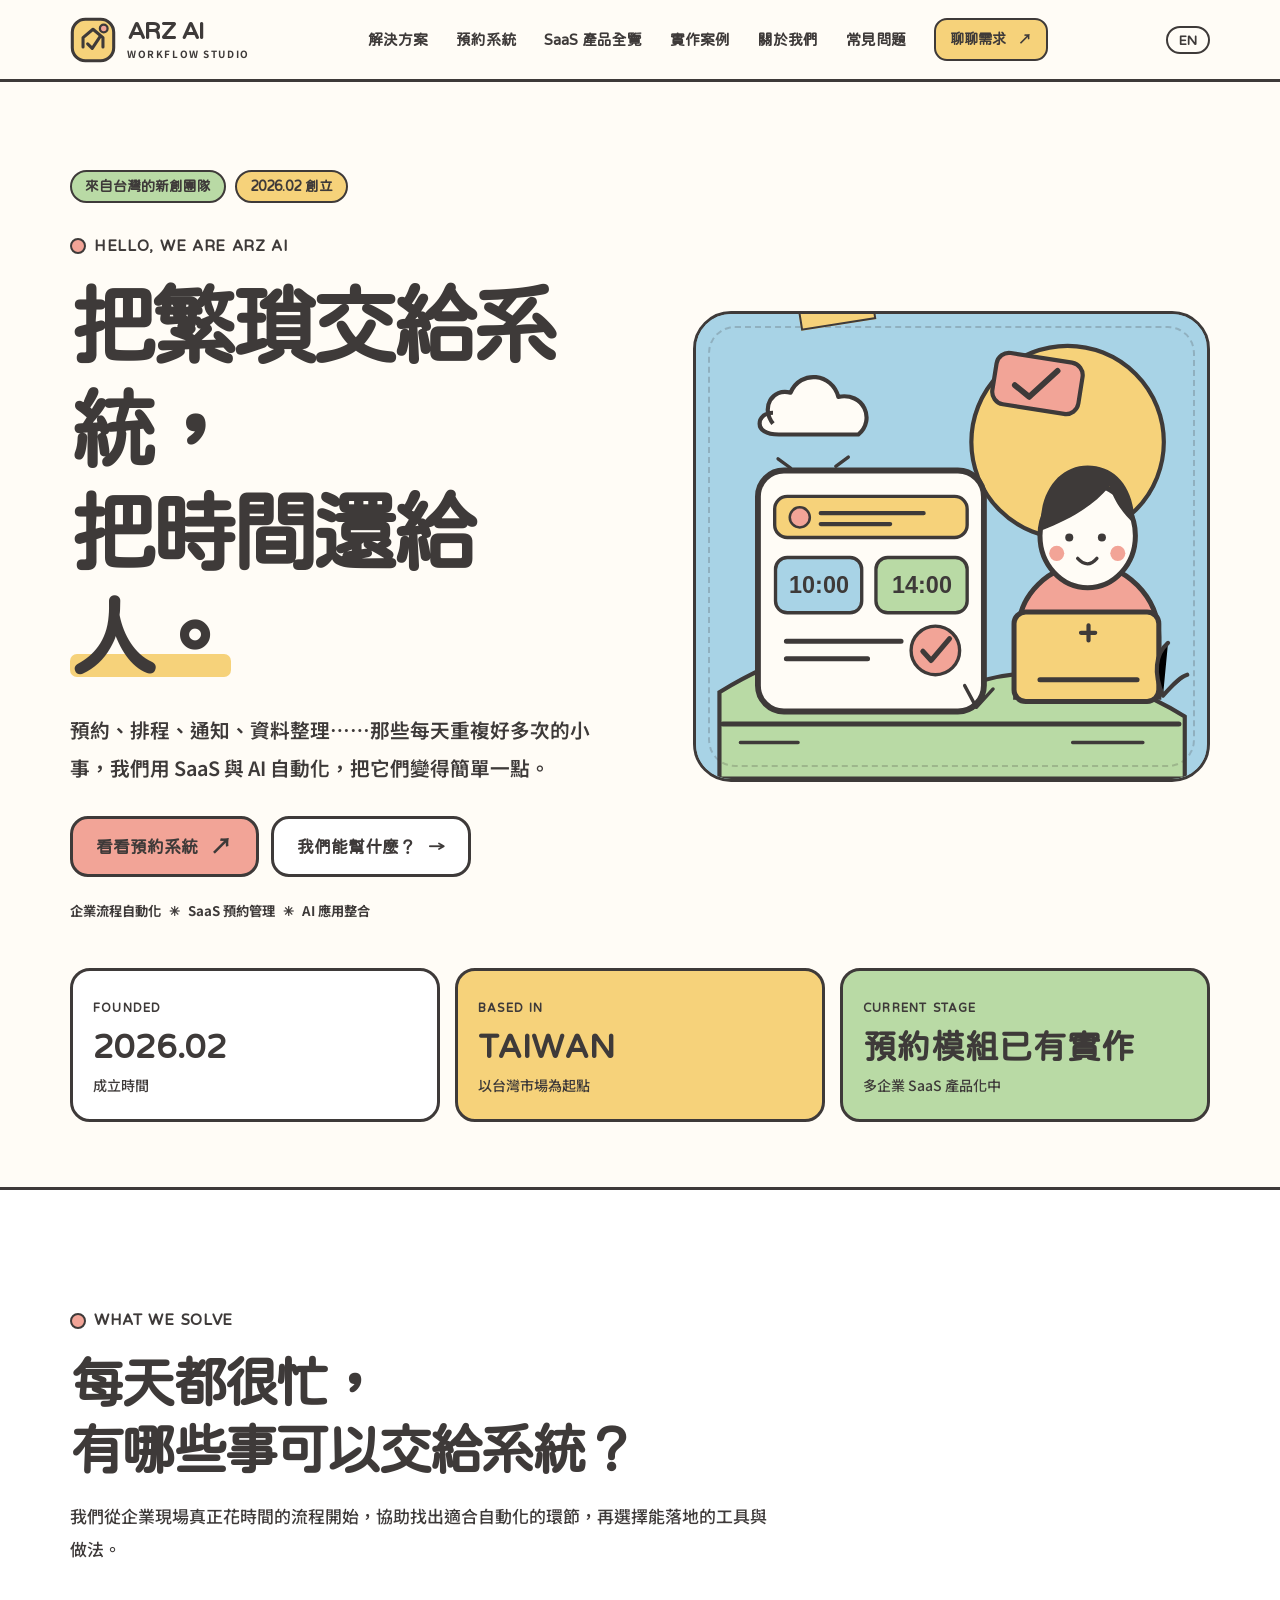
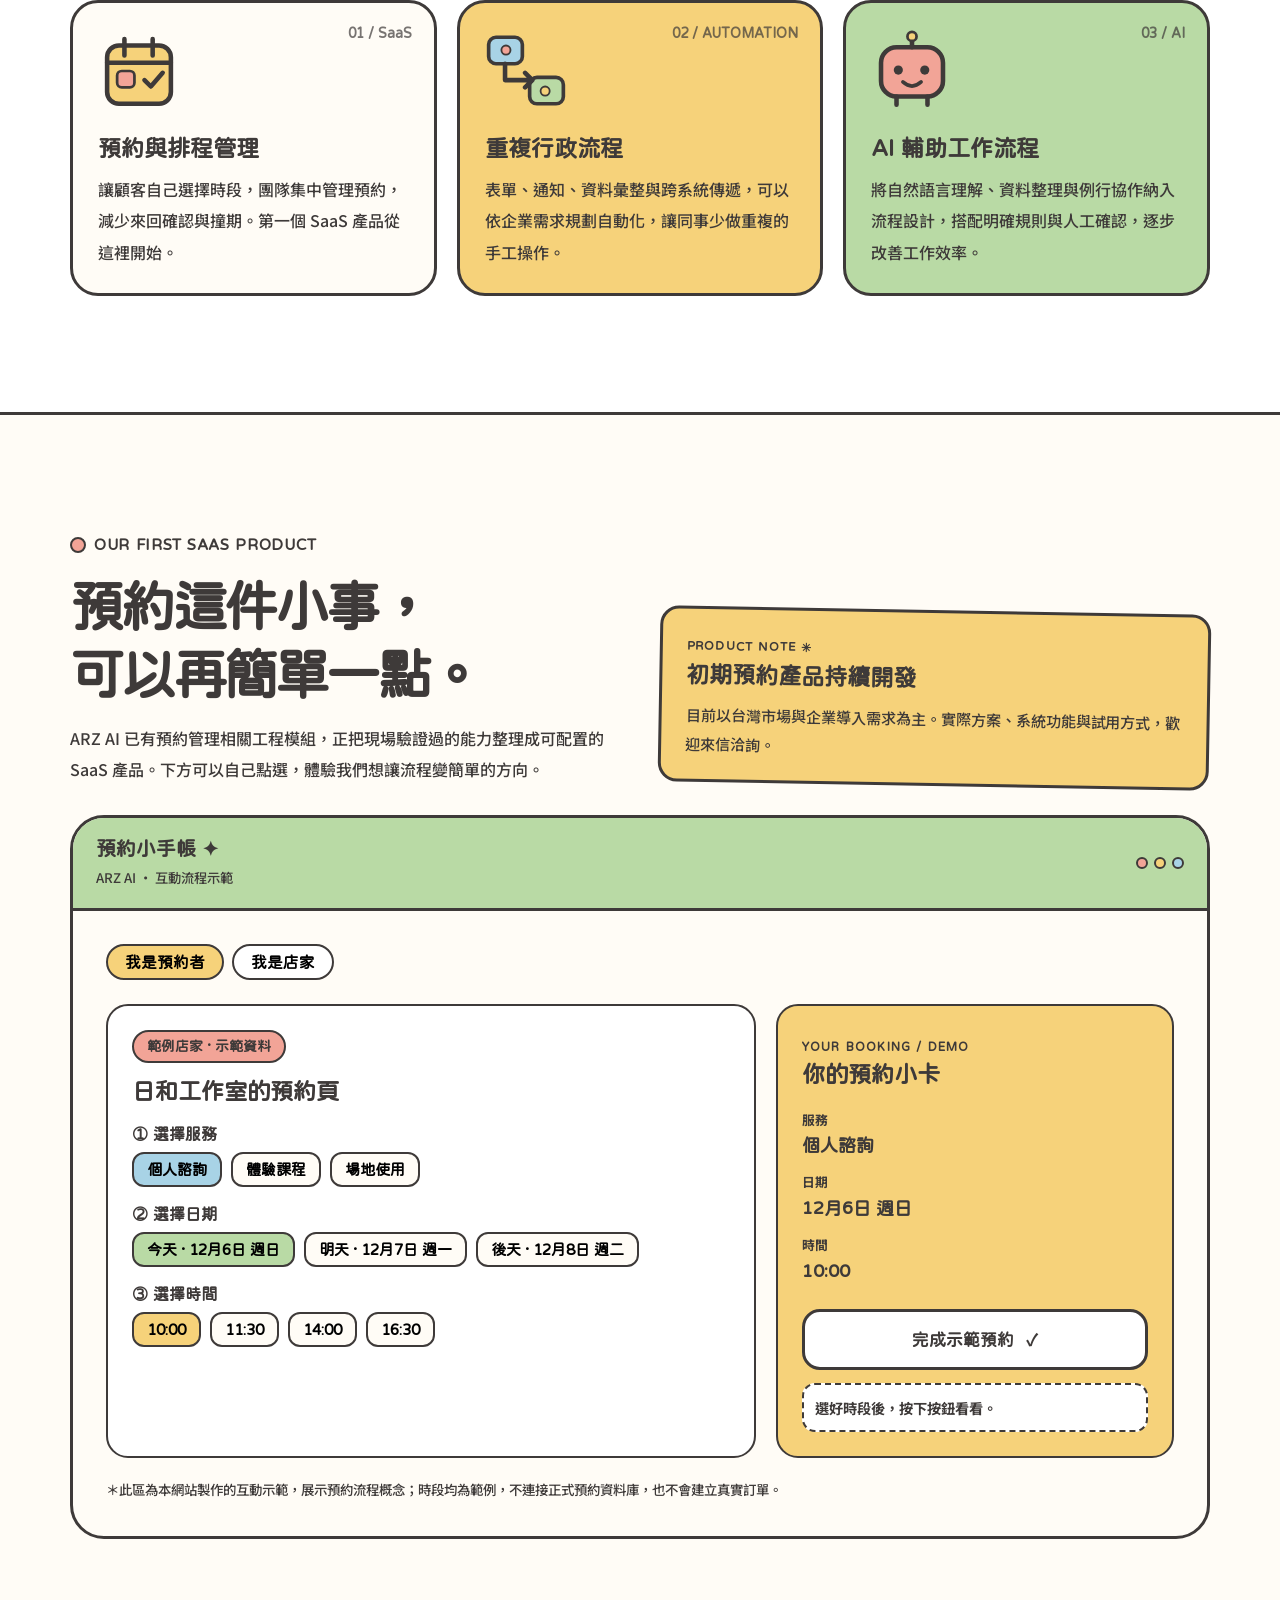
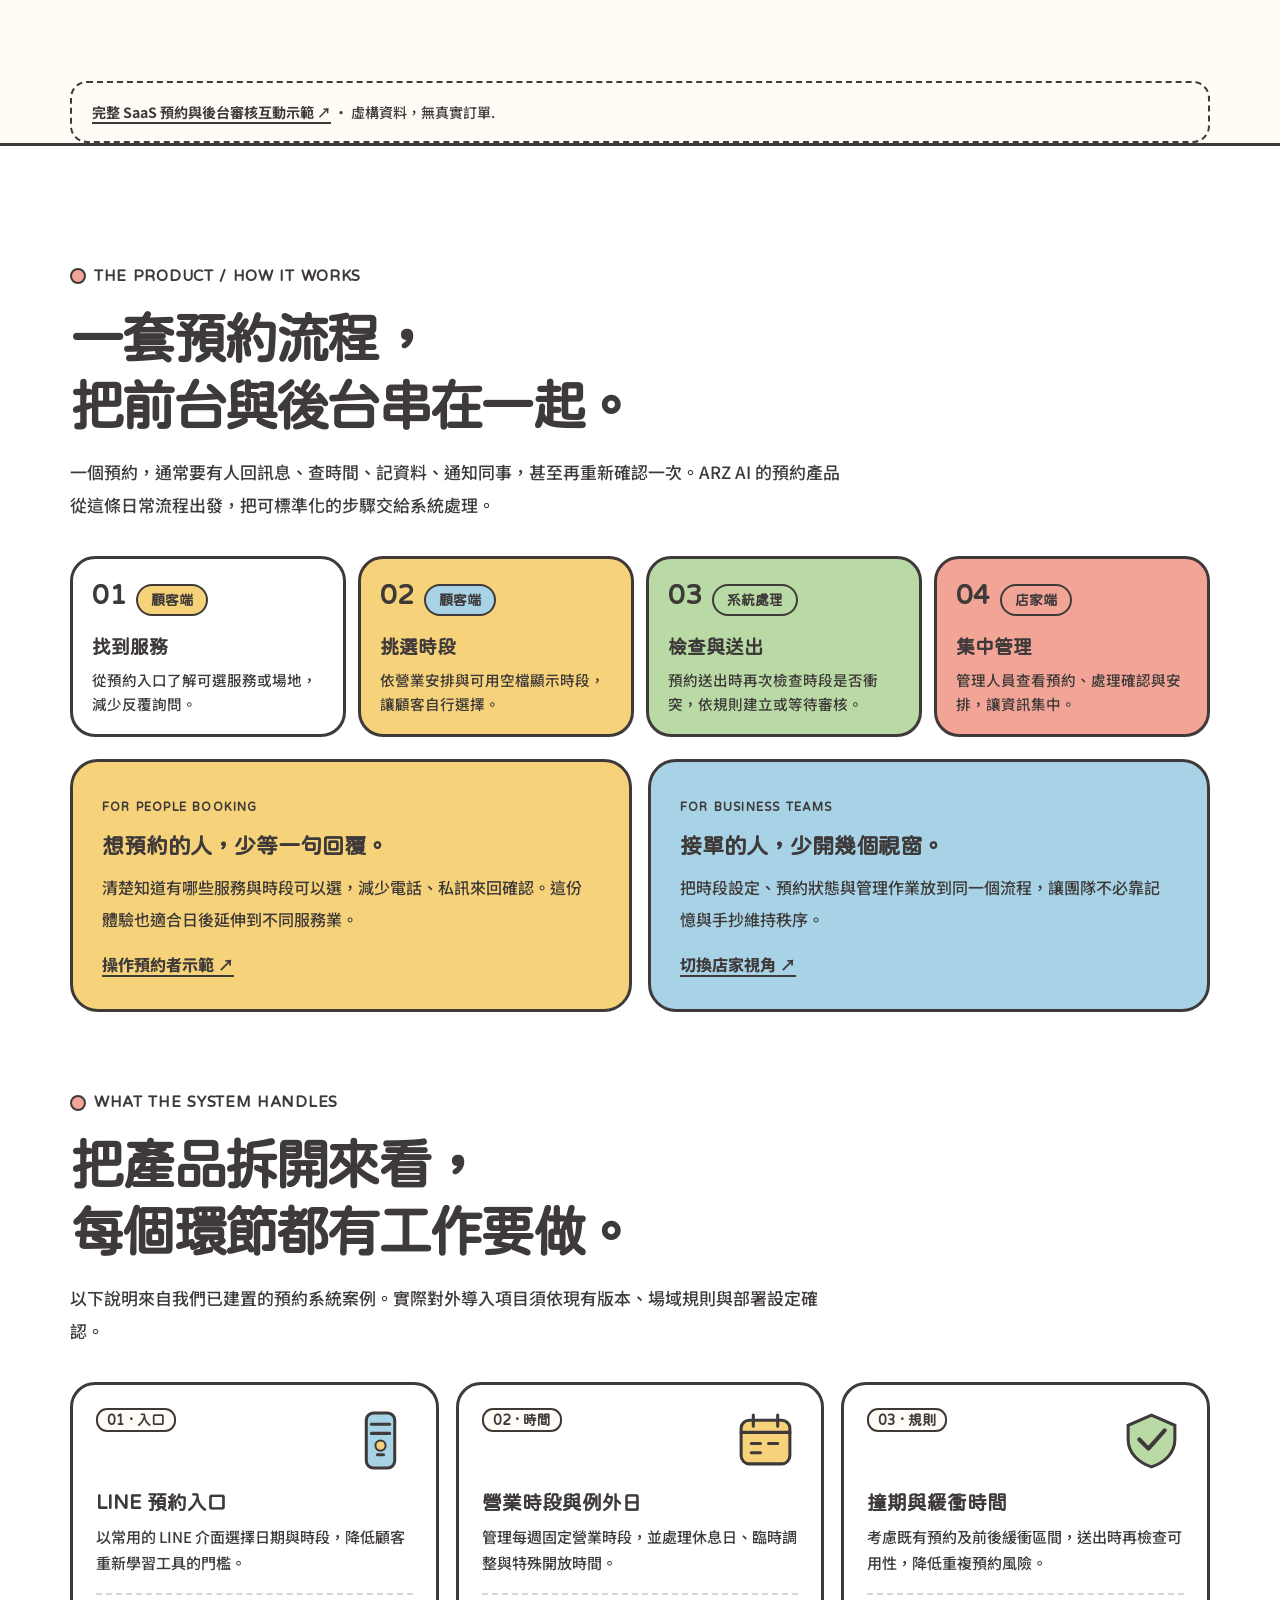
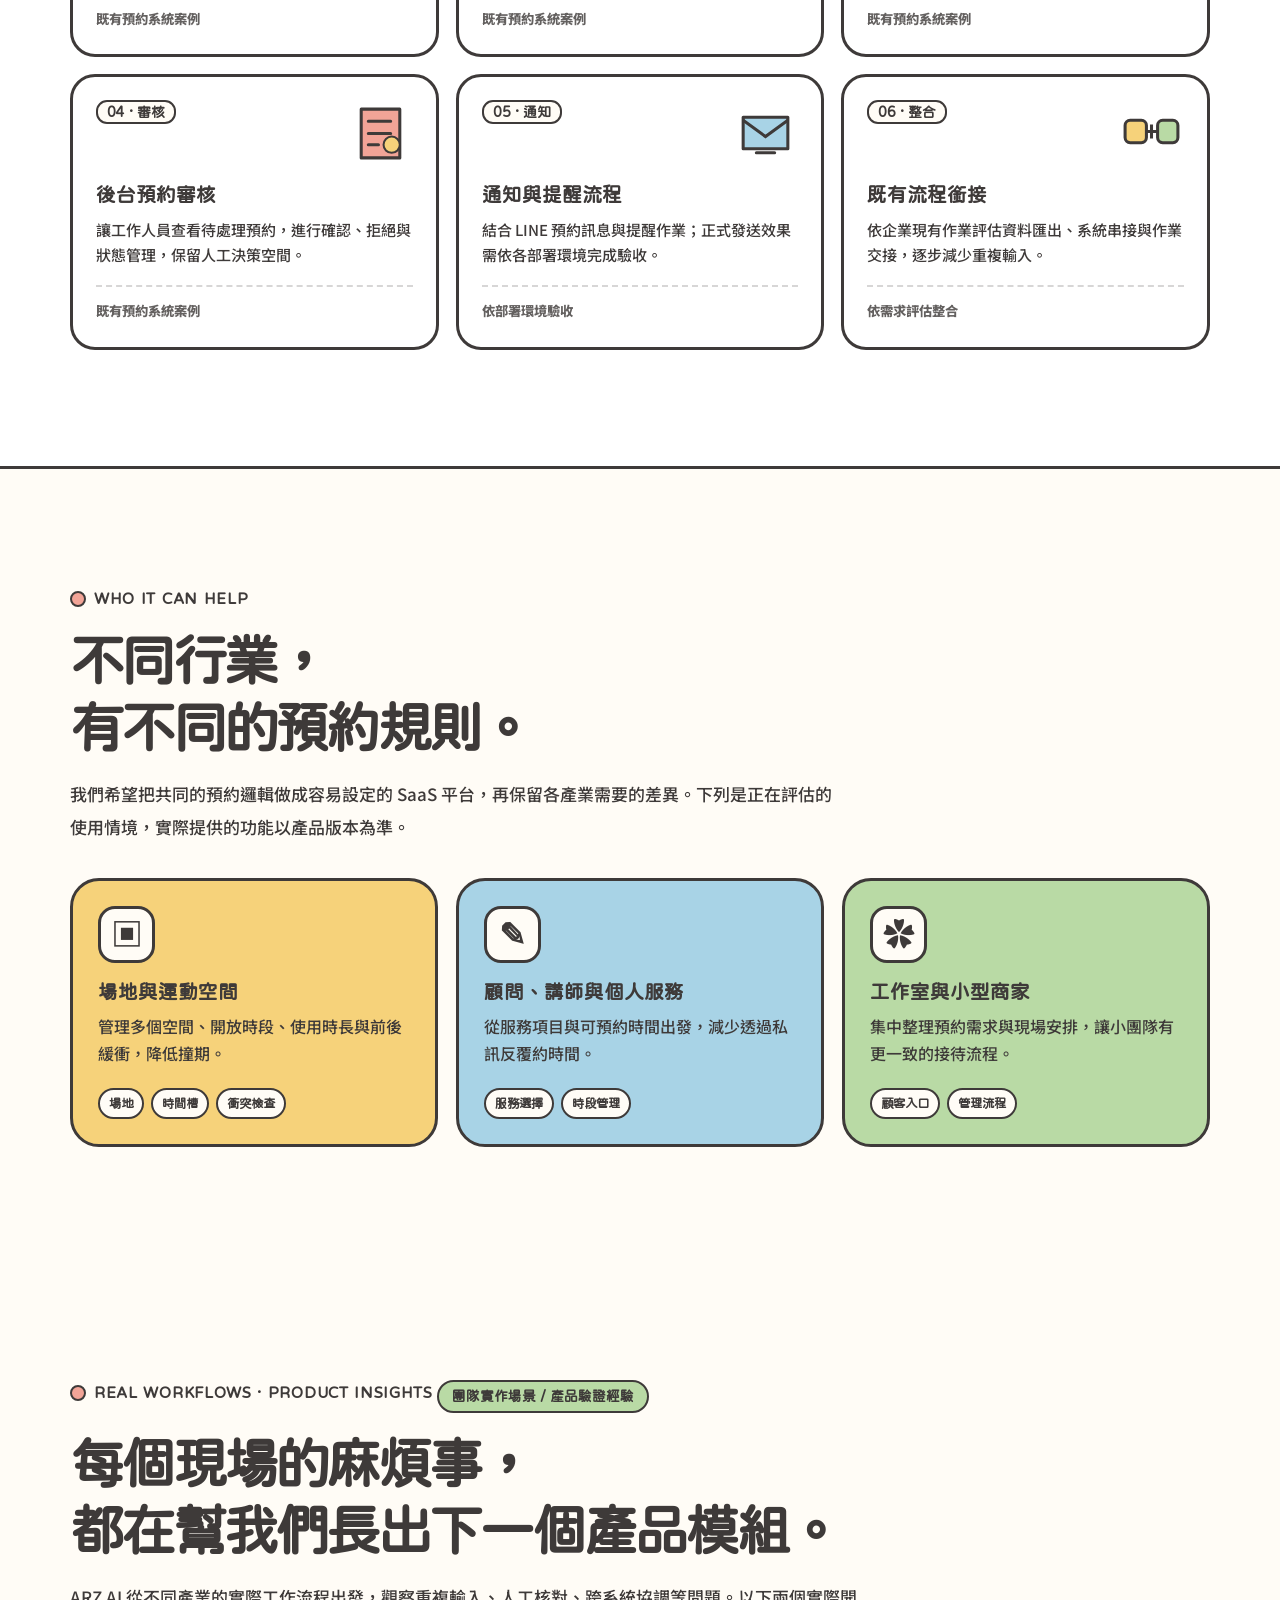
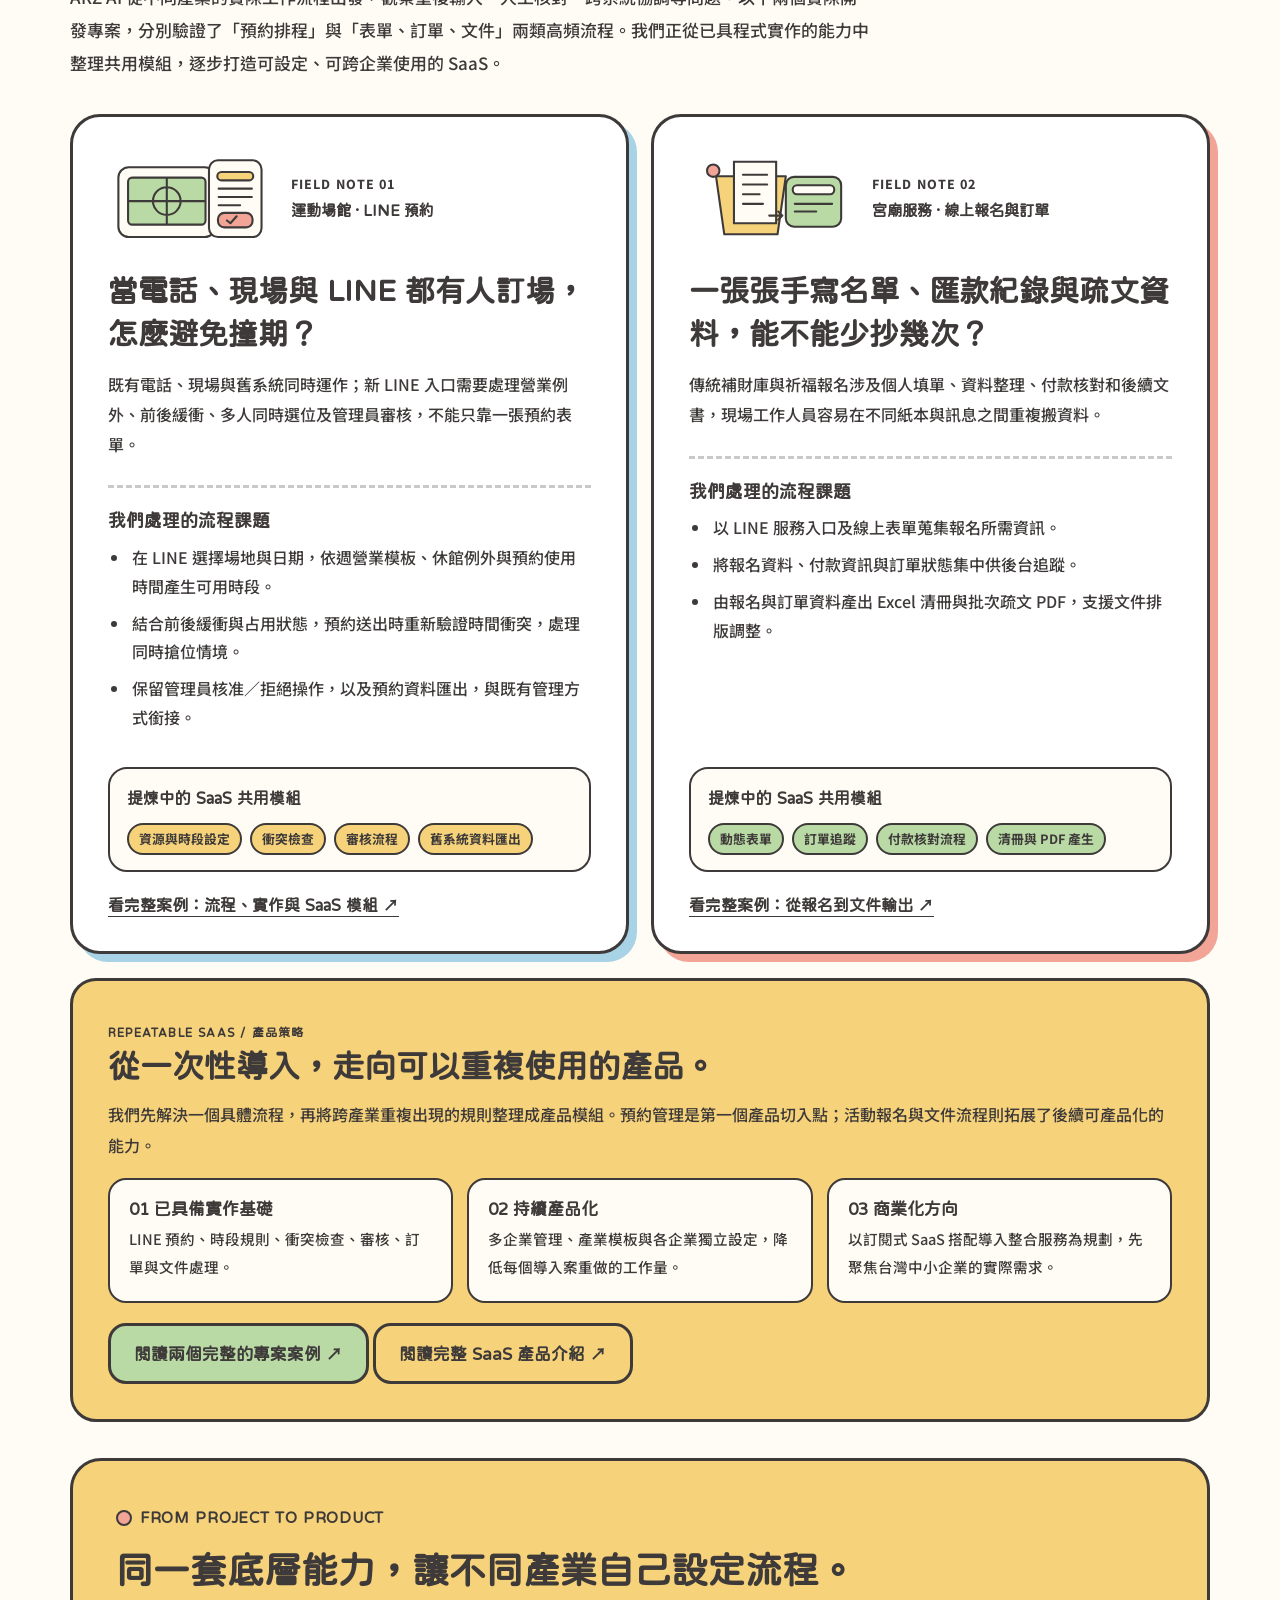
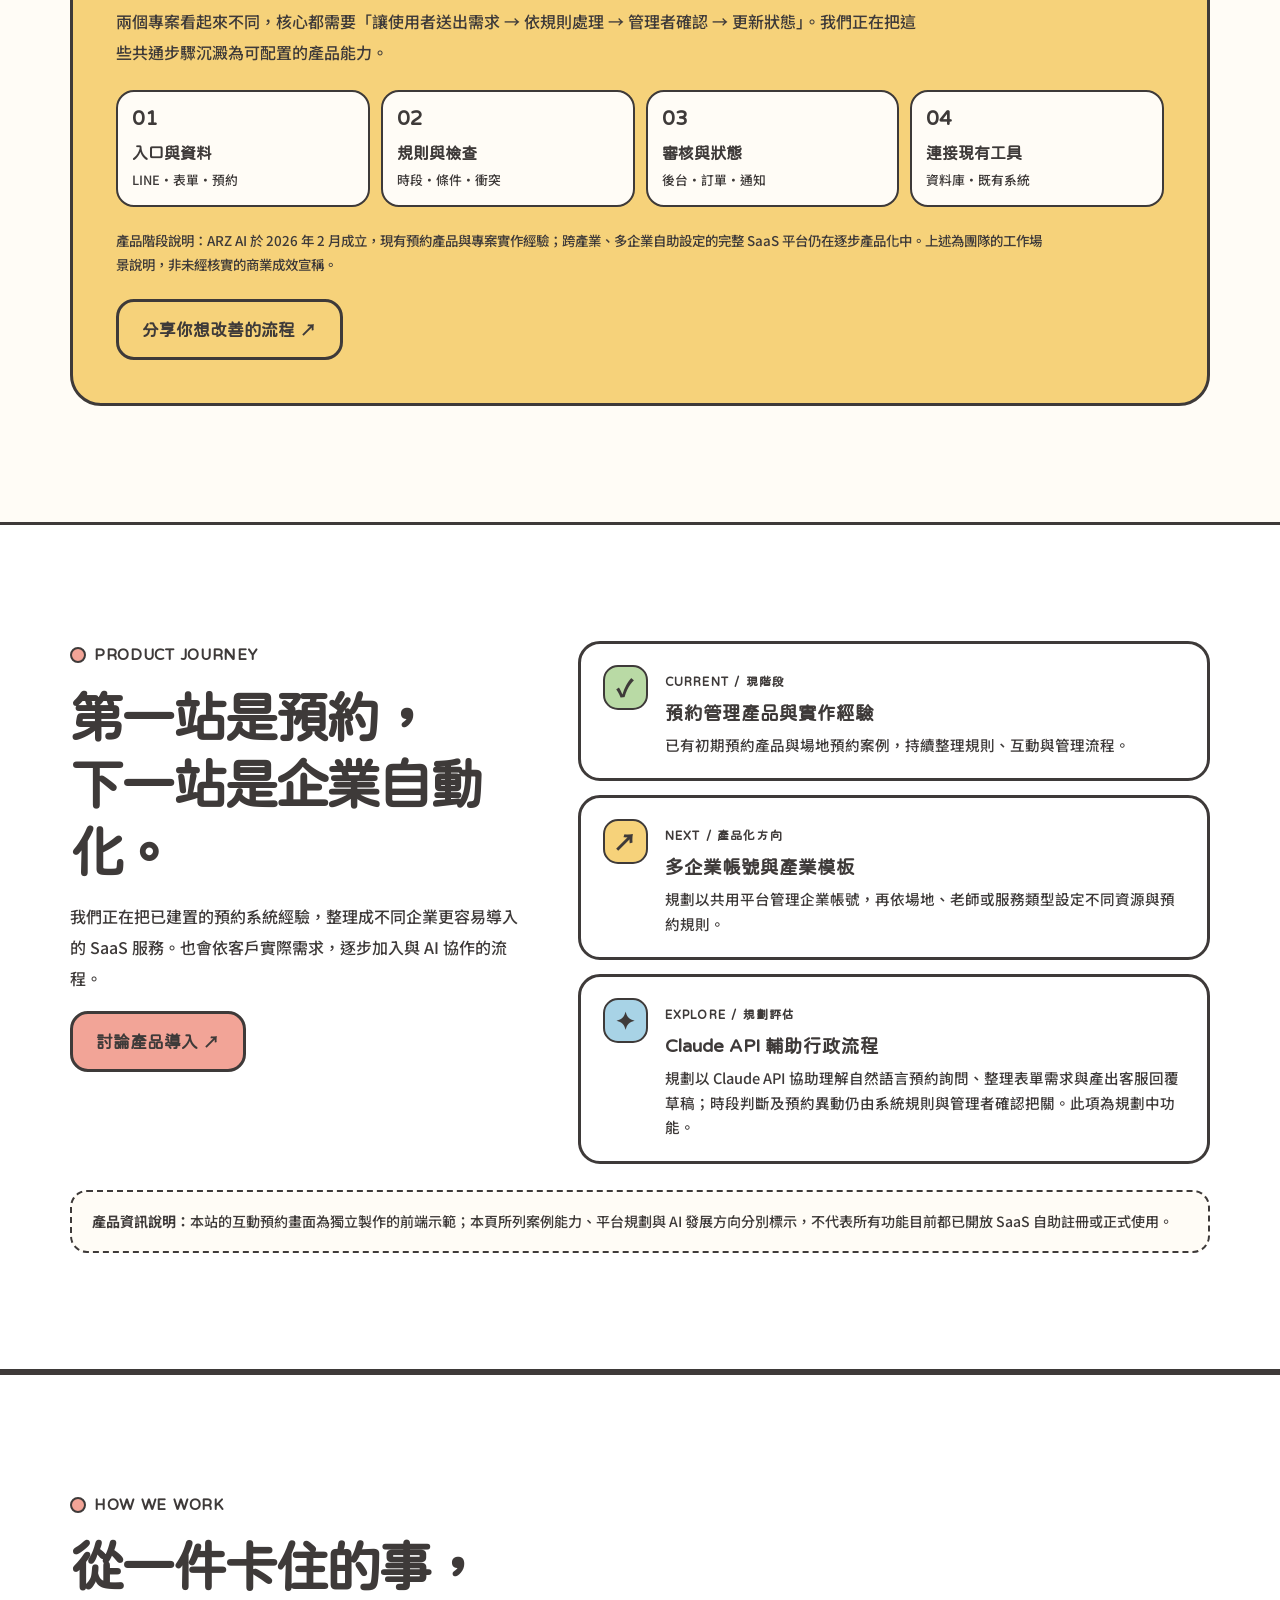
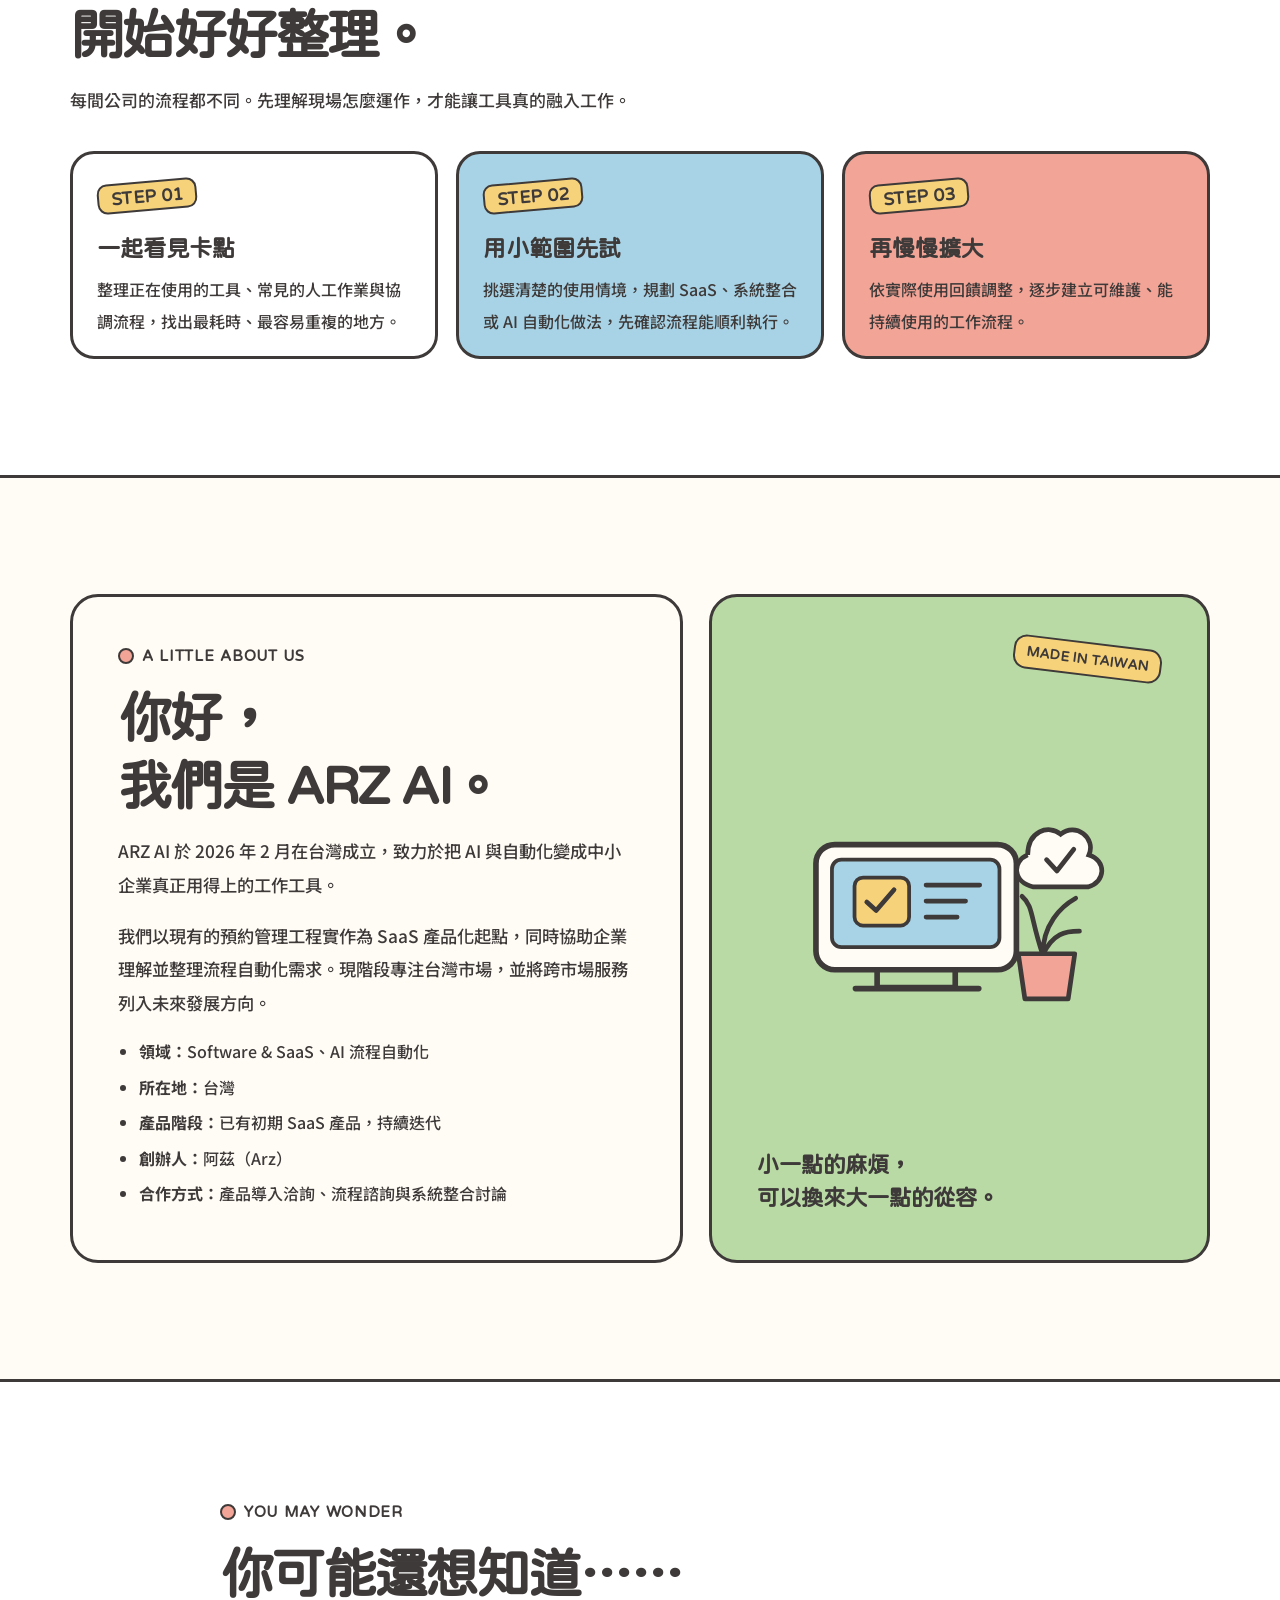
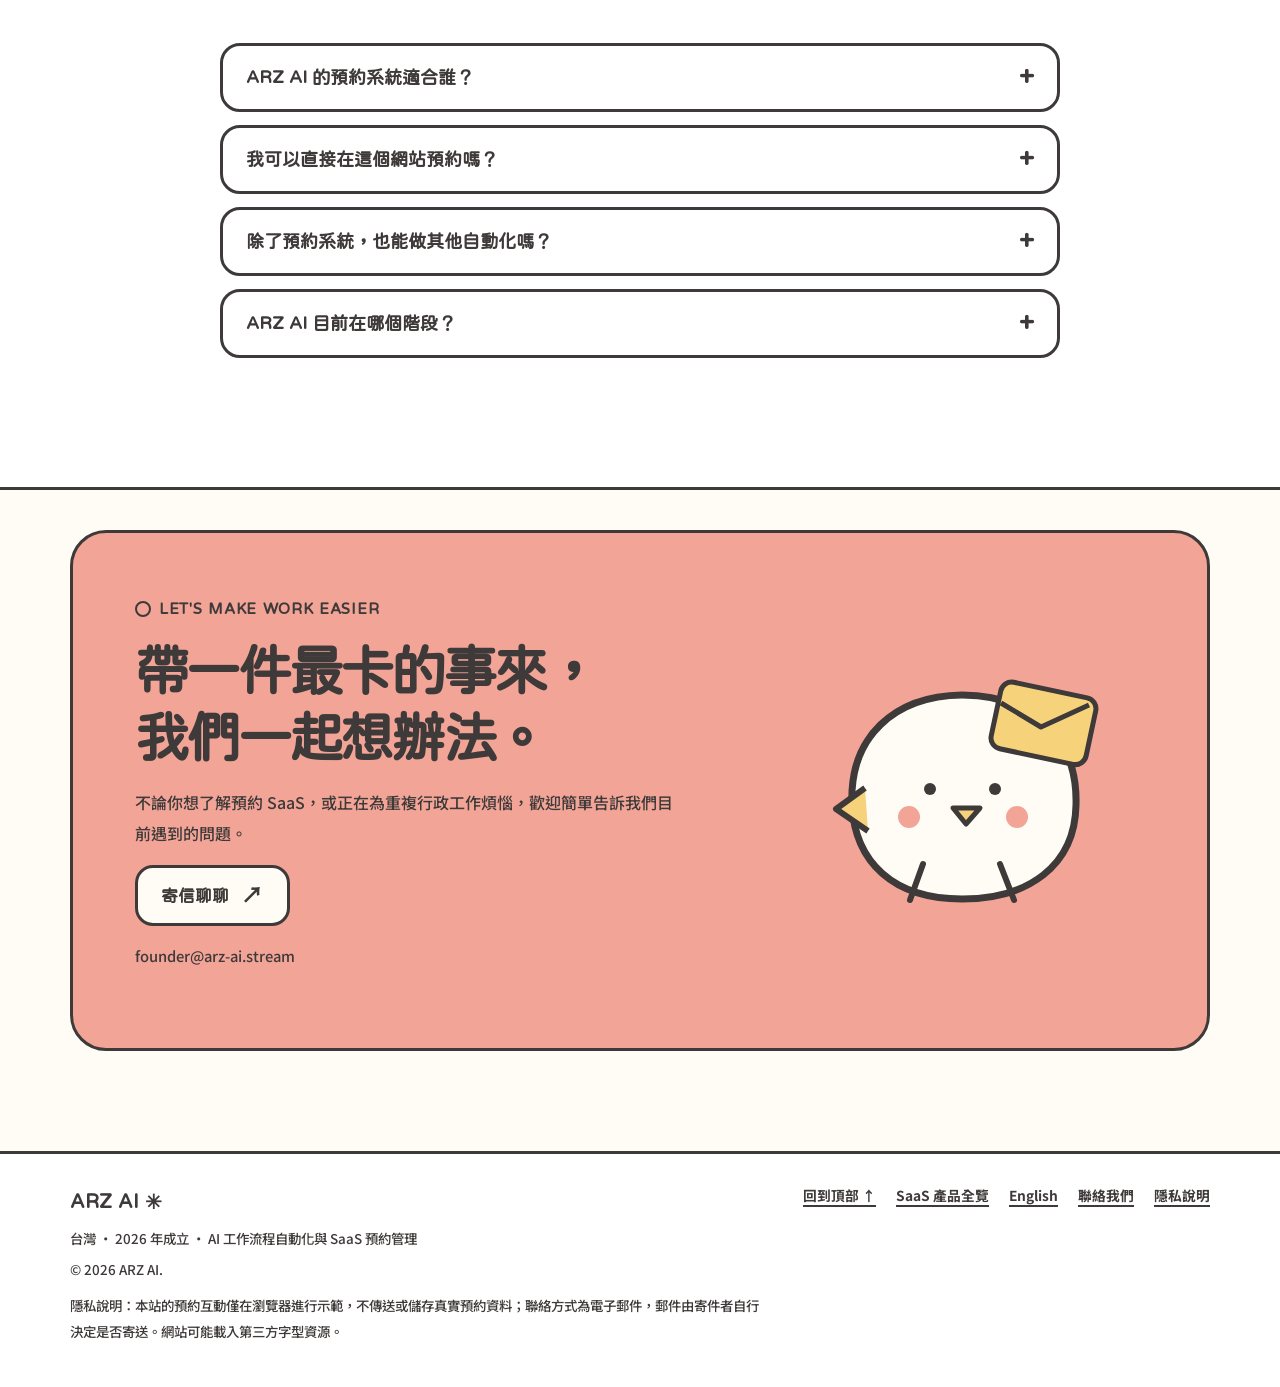
==== commit 4ca9a3bc: "Clarify early SaaS product status without implying commercial launch" ====
--- a/index.html
+++ b/index.html
@@ -118,7 +118,7 @@
         <div class="fact-strip" aria-label="ARZ AI 公司基本資訊">
           <div class="fact"><span class="tiny-label">FOUNDED</span><strong>2026.02</strong><span>成立時間</span></div>
           <div class="fact"><span class="tiny-label">BASED IN</span><strong>TAIWAN</strong><span>以台灣市場為起點</span></div>
-          <div class="fact"><span class="tiny-label">CURRENT STAGE</span><strong>SaaS 已推出</strong><span>持續開發與改善</span></div>
+          <div class="fact"><span class="tiny-label">CURRENT STAGE</span><strong>預約模組已有實作</strong><span>多企業 SaaS 產品化中</span></div>
         </div>
       </div>
     </section>
@@ -176,11 +176,11 @@
           <div>
             <span class="section-kicker">OUR FIRST SAAS PRODUCT</span>
             <h2 id="product-title">預約這件小事，<br>可以再簡單一點。</h2>
-            <p>ARZ AI 已推出 SaaS 預約管理系統，從需要預約的顧客與處理預約的店家兩端出發。下方可以自己點選，體驗我們想讓流程變簡單的方向。</p>
+            <p>ARZ AI 已有預約管理相關工程模組，正把現場驗證過的能力整理成可配置的 SaaS 產品。下方可以自己點選，體驗我們想讓流程變簡單的方向。</p>
           </div>
           <aside class="note-paper" aria-label="產品目前階段">
             <span class="tiny-label">PRODUCT NOTE ✳</span>
-            <h3>已推出初期產品</h3>
+            <h3>初期預約產品持續開發</h3>
             <p>目前以台灣市場與企業導入需求為主。實際方案、系統功能與試用方式，歡迎來信洽詢。</p>
           </aside>
         </div>
@@ -443,7 +443,7 @@
           <span class="section-kicker">A LITTLE ABOUT US</span>
           <h2 id="about-title">你好，<br>我們是 ARZ AI。</h2>
           <p>ARZ AI 於 2026 年 2 月在台灣成立，致力於把 AI 與自動化變成中小企業真正用得上的工作工具。</p>
-          <p>我們以 SaaS 預約管理系統作為已推出的初期產品，同時協助企業理解並整理流程自動化需求。現階段專注台灣市場，並將跨市場服務列入未來發展方向。</p>
+          <p>我們以現有的預約管理工程實作為 SaaS 產品化起點，同時協助企業理解並整理流程自動化需求。現階段專注台灣市場，並將跨市場服務列入未來發展方向。</p>
           <ul>
             <li><strong>領域：</strong>Software &amp; SaaS、AI 流程自動化</li>
             <li><strong>所在地：</strong>台灣</li>
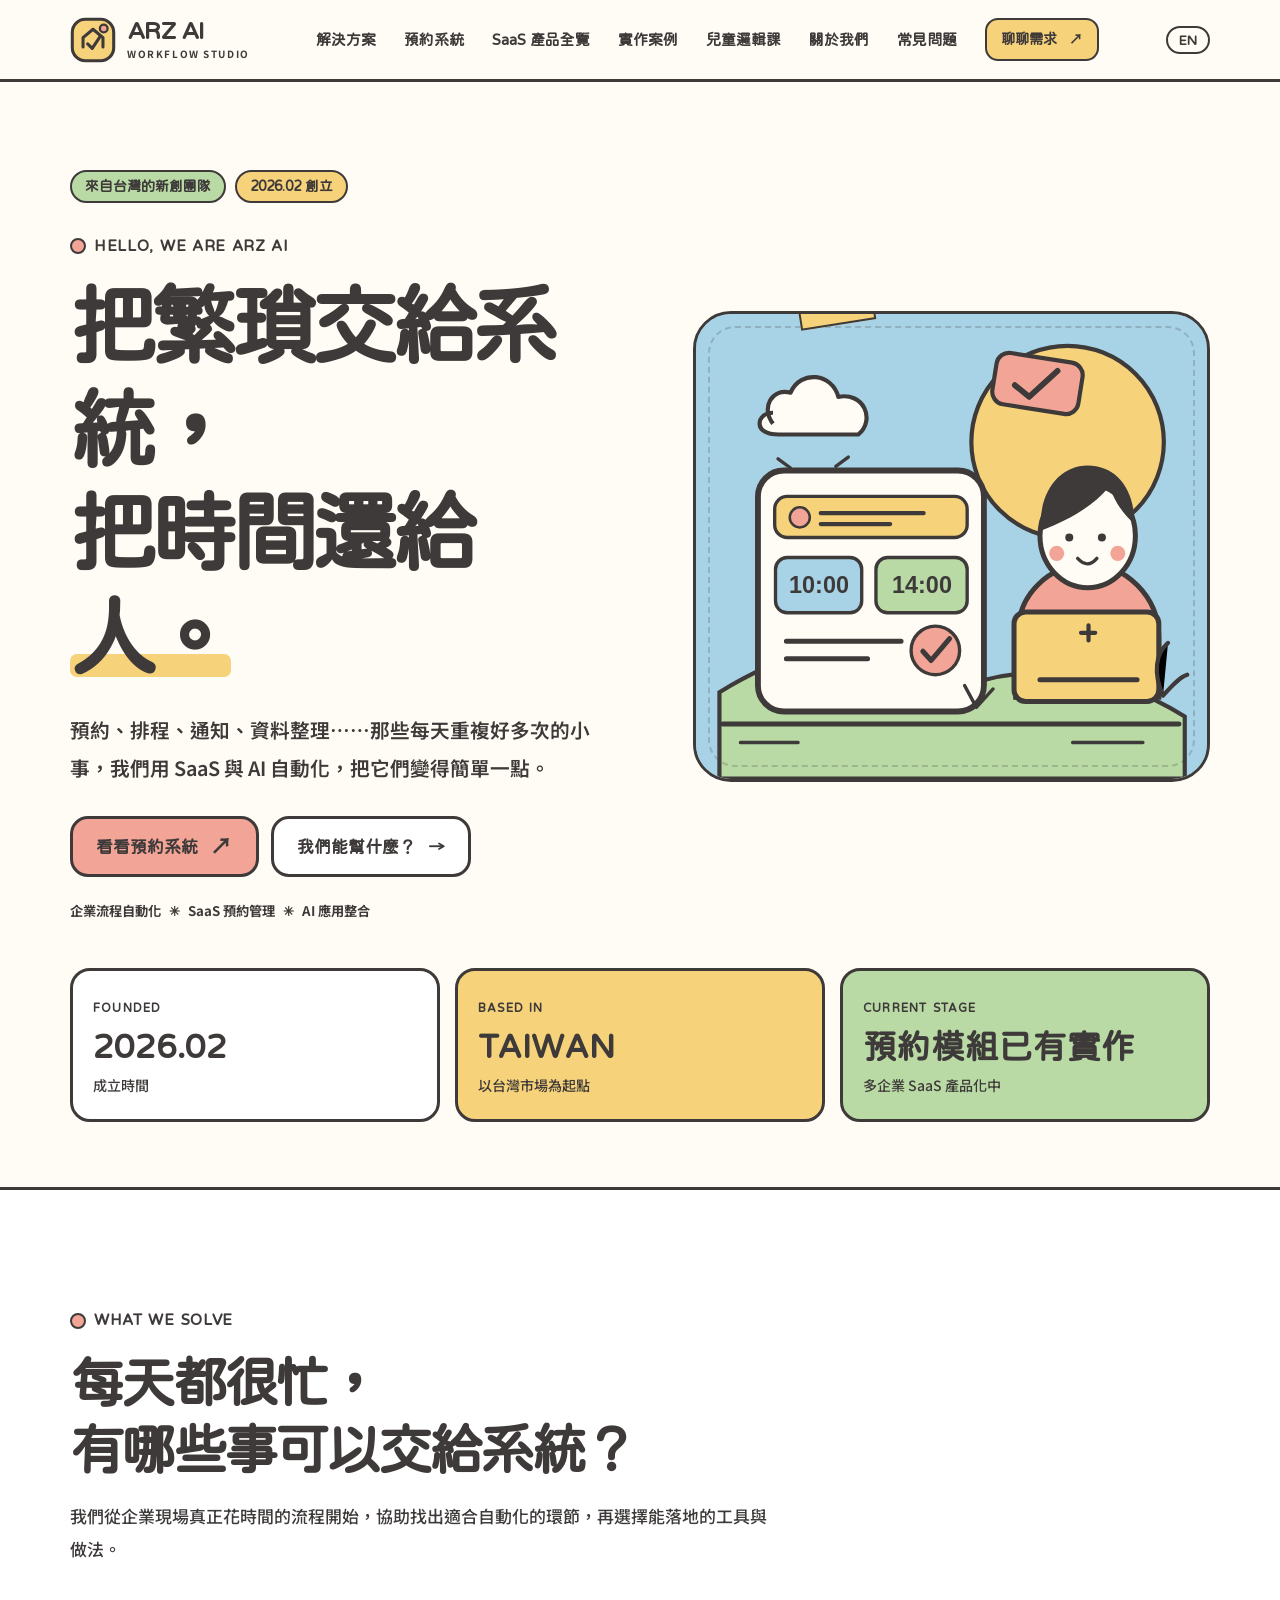
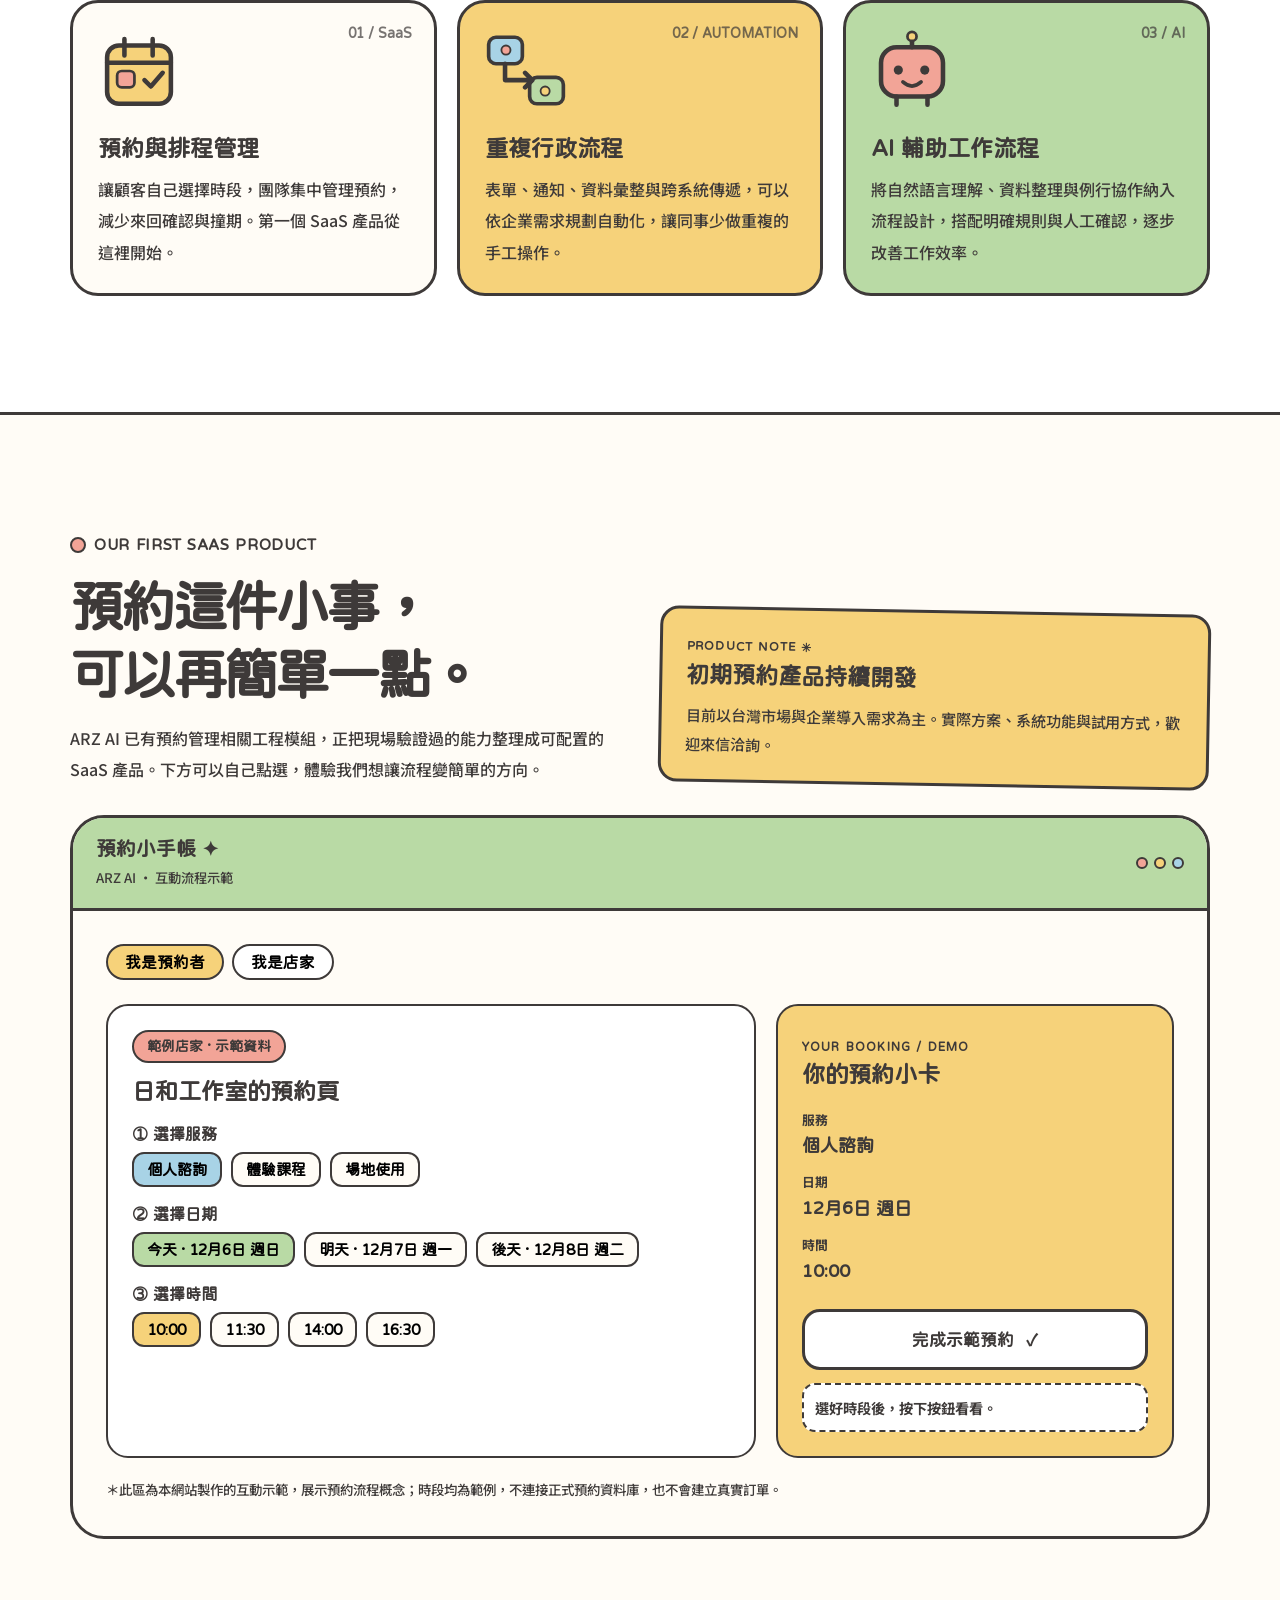
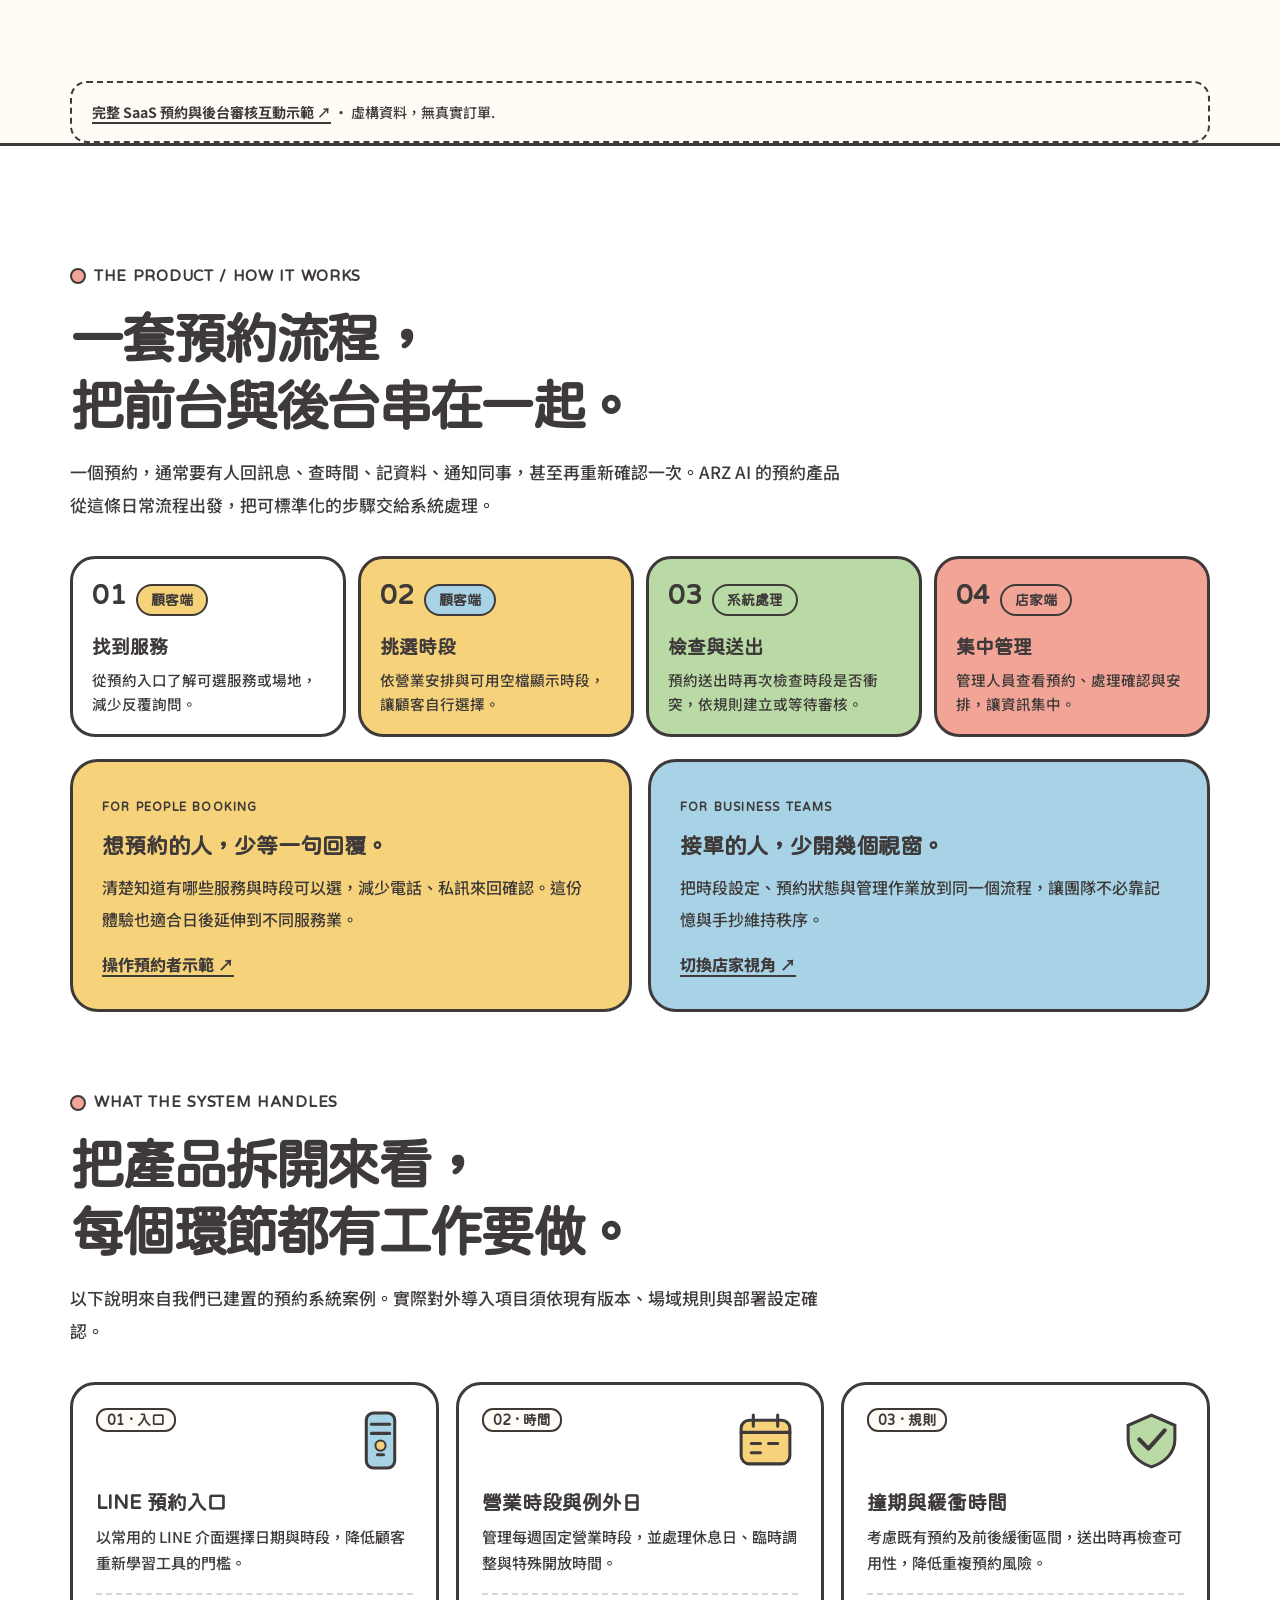
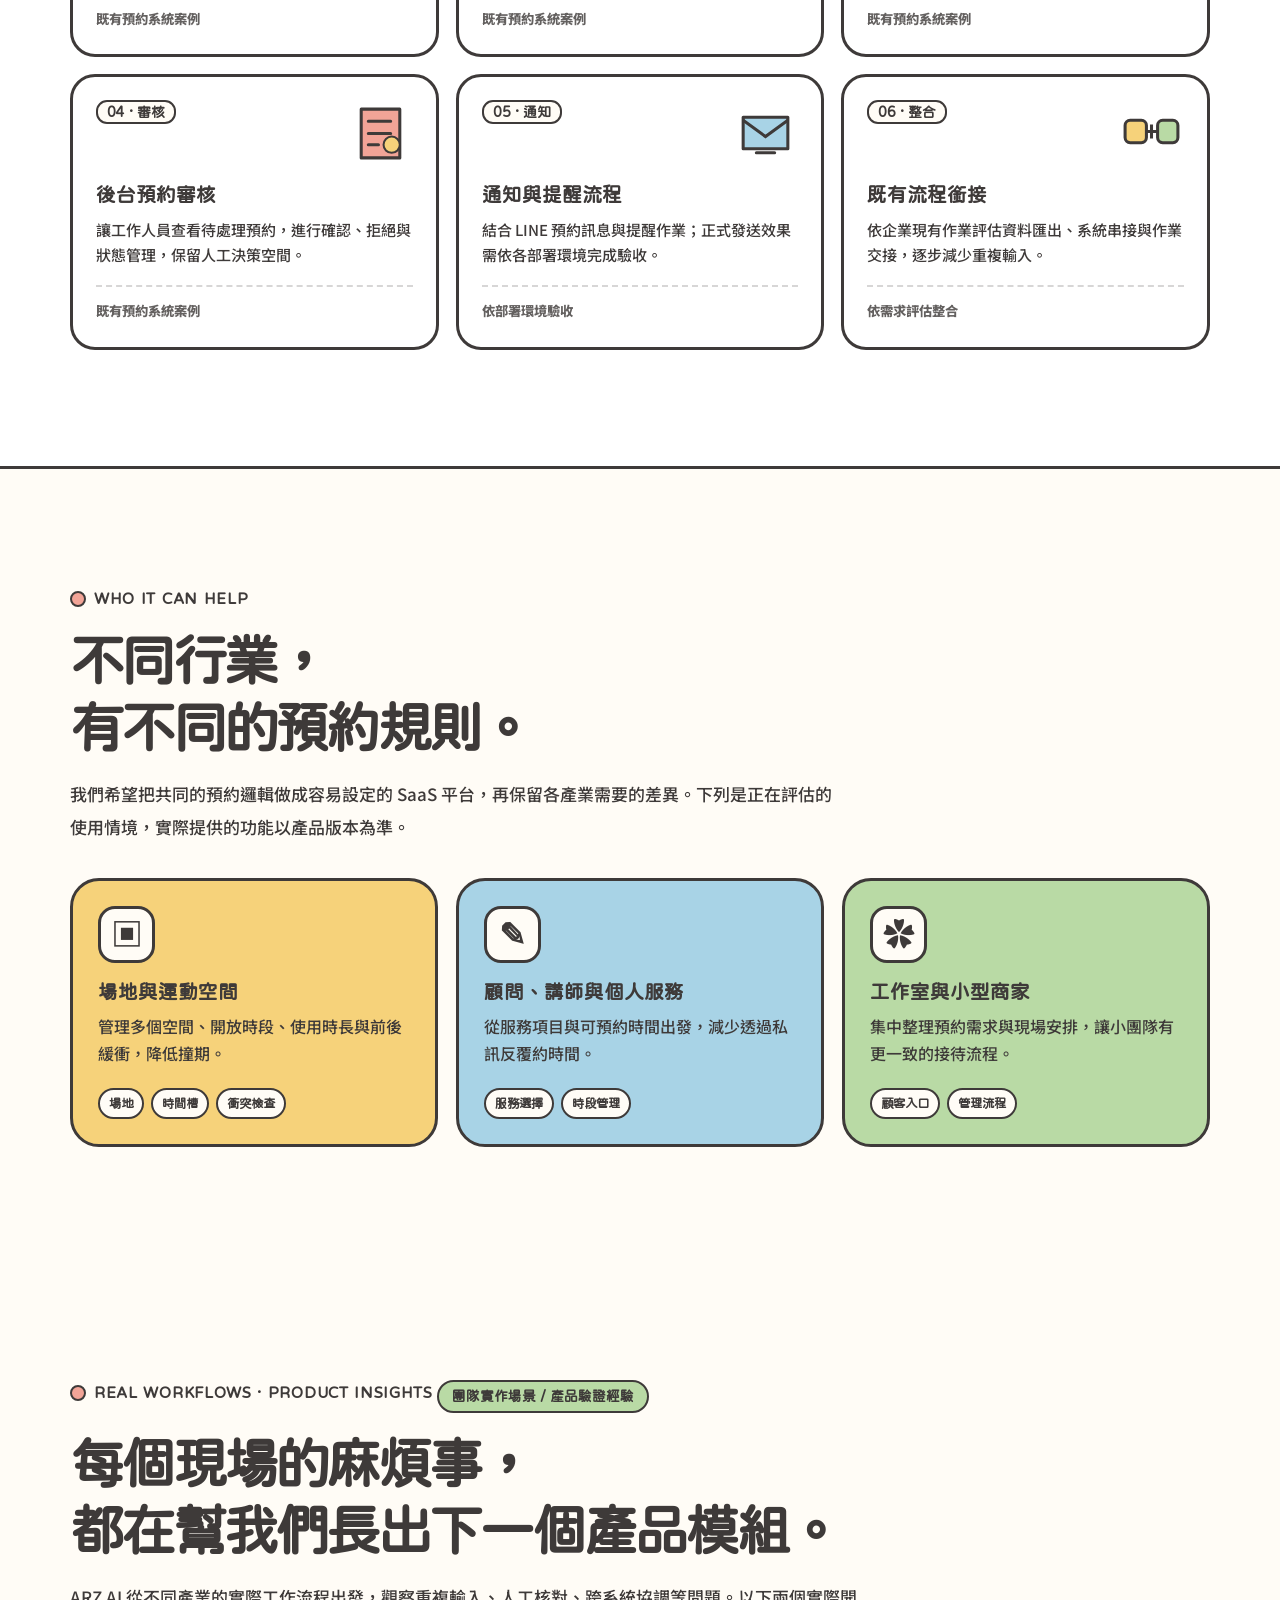
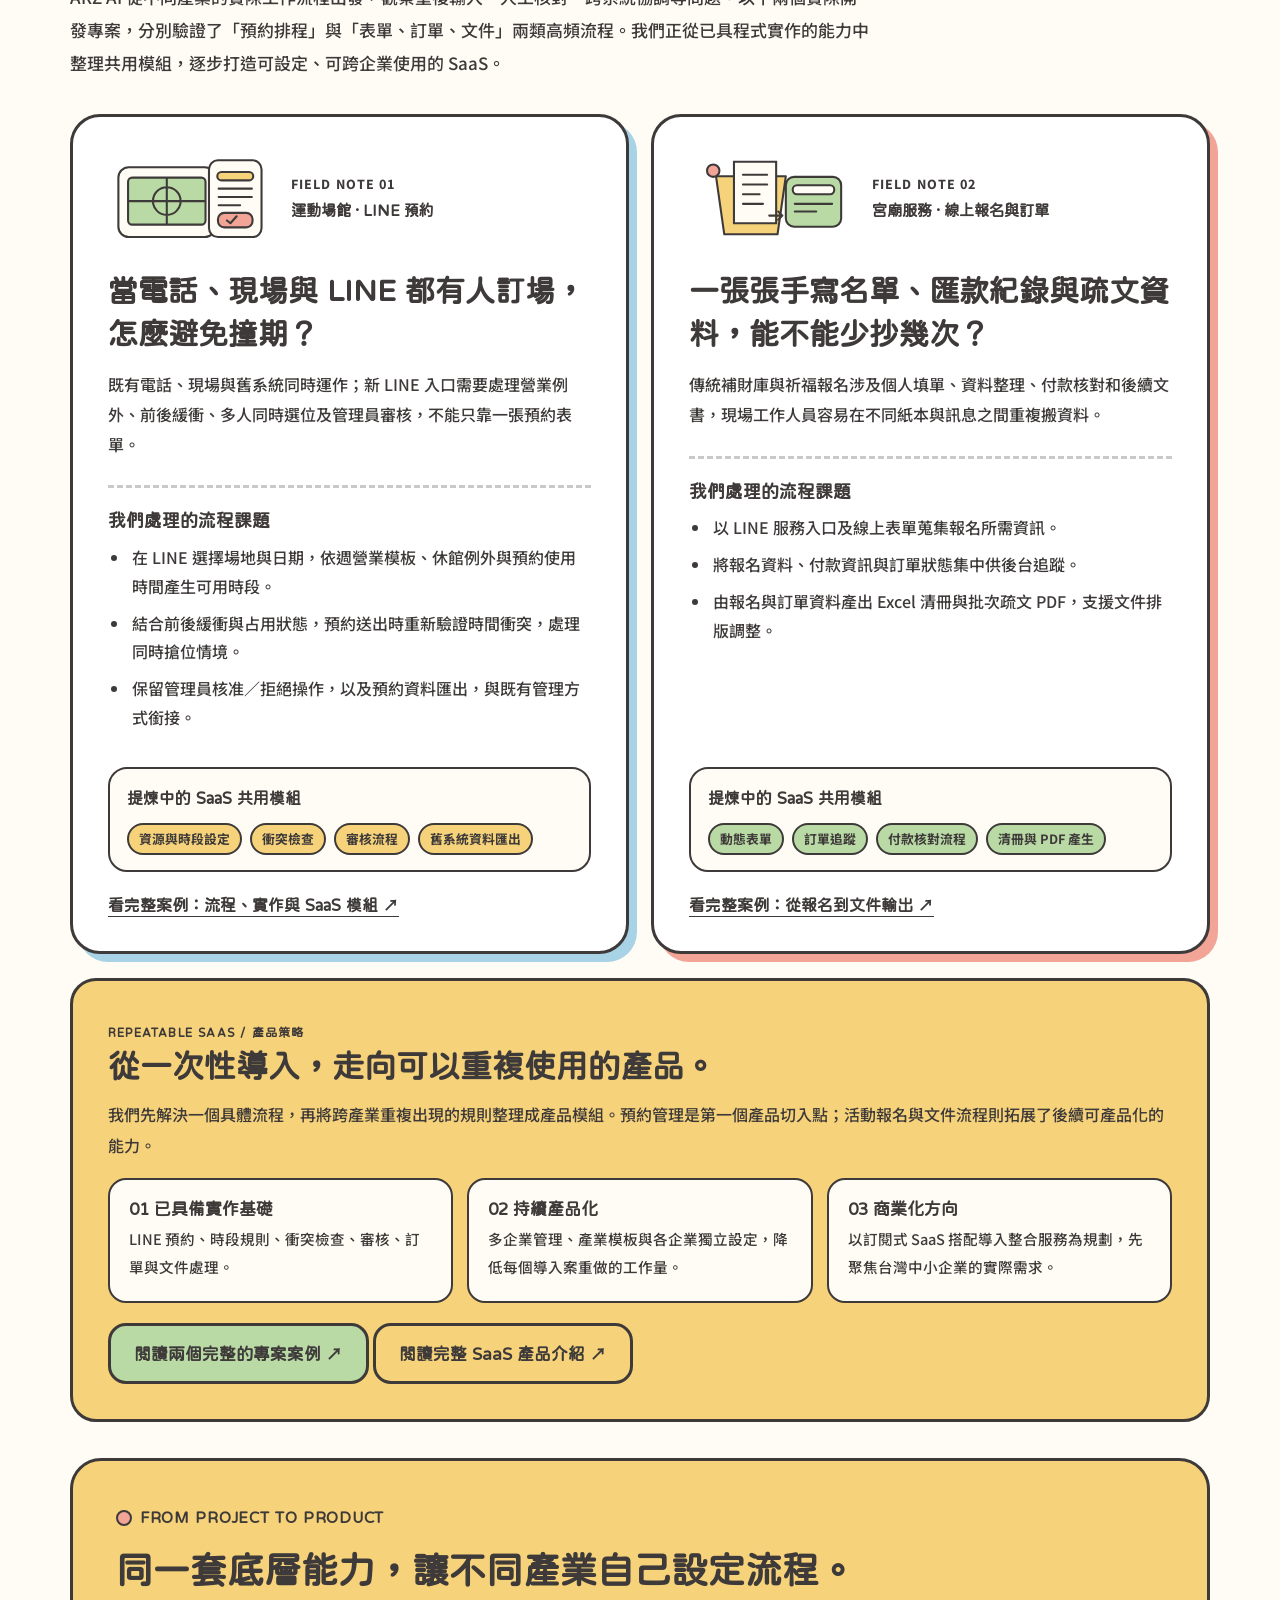
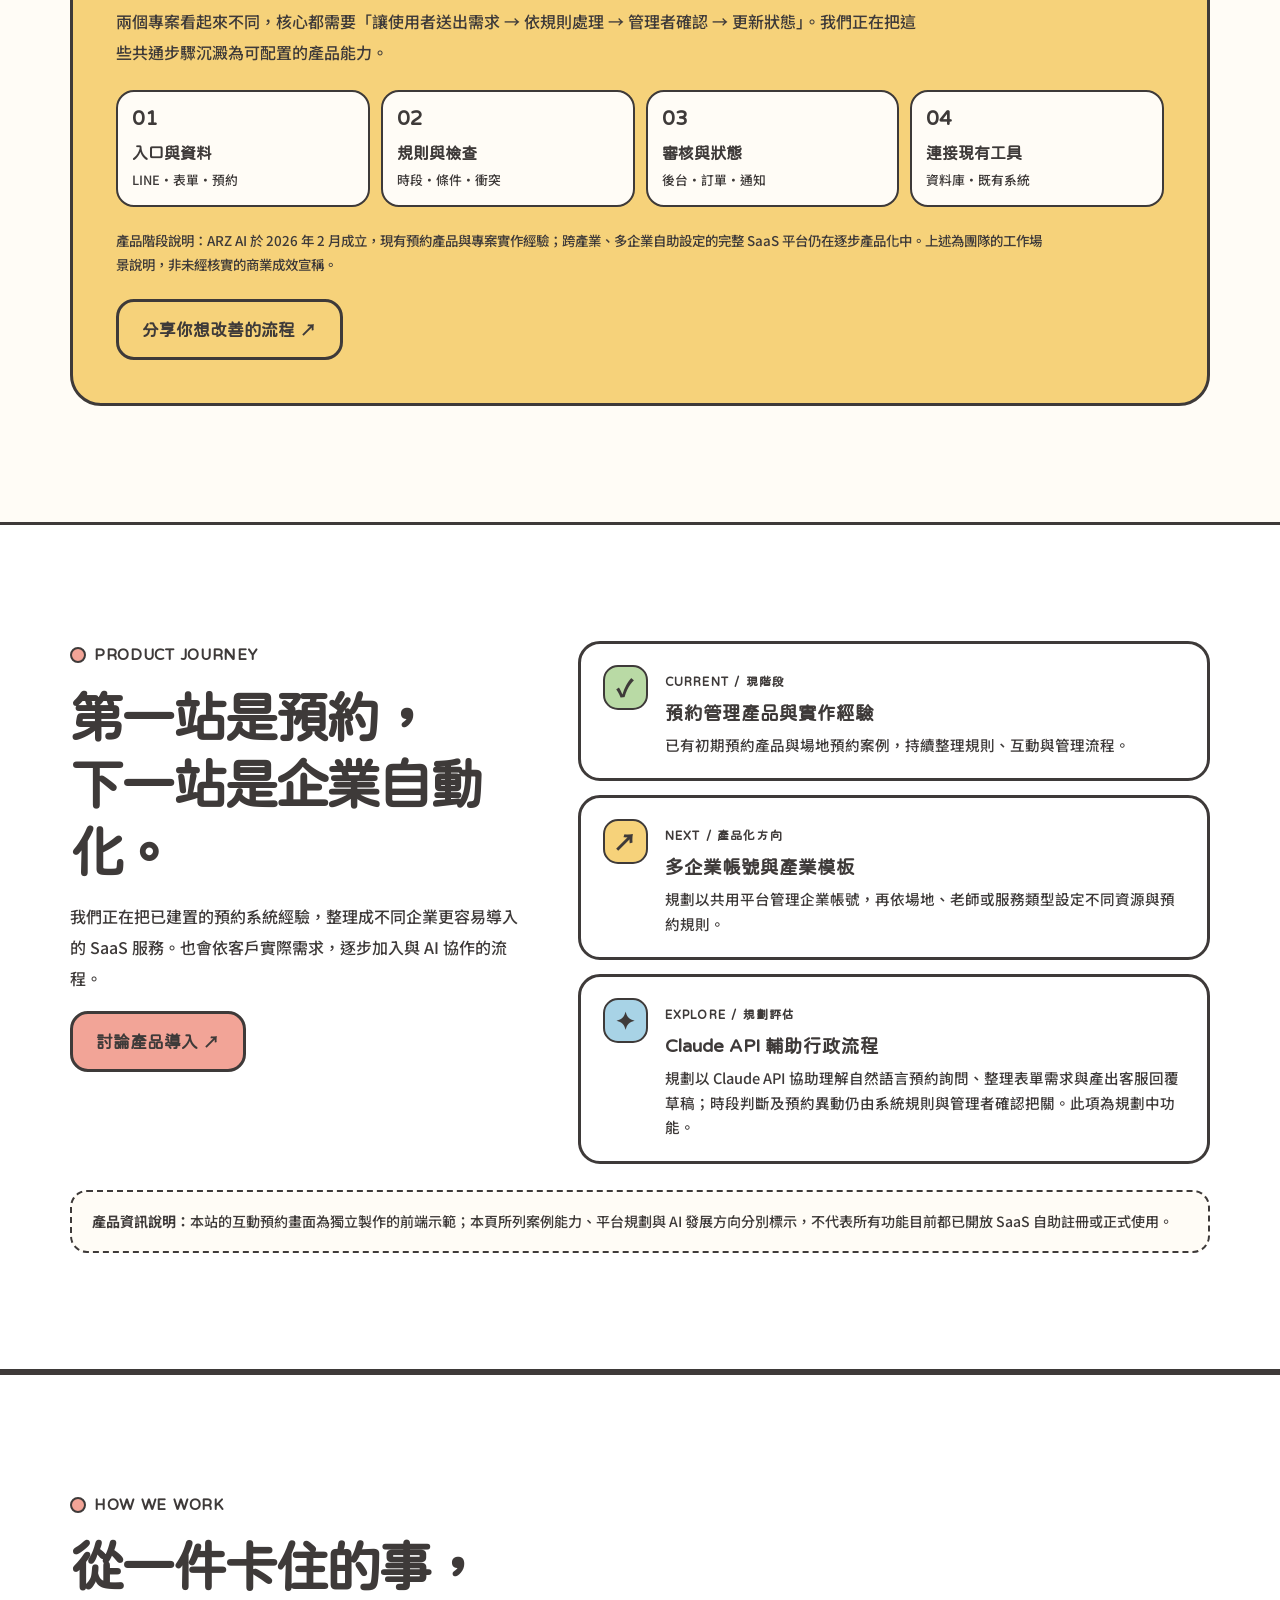
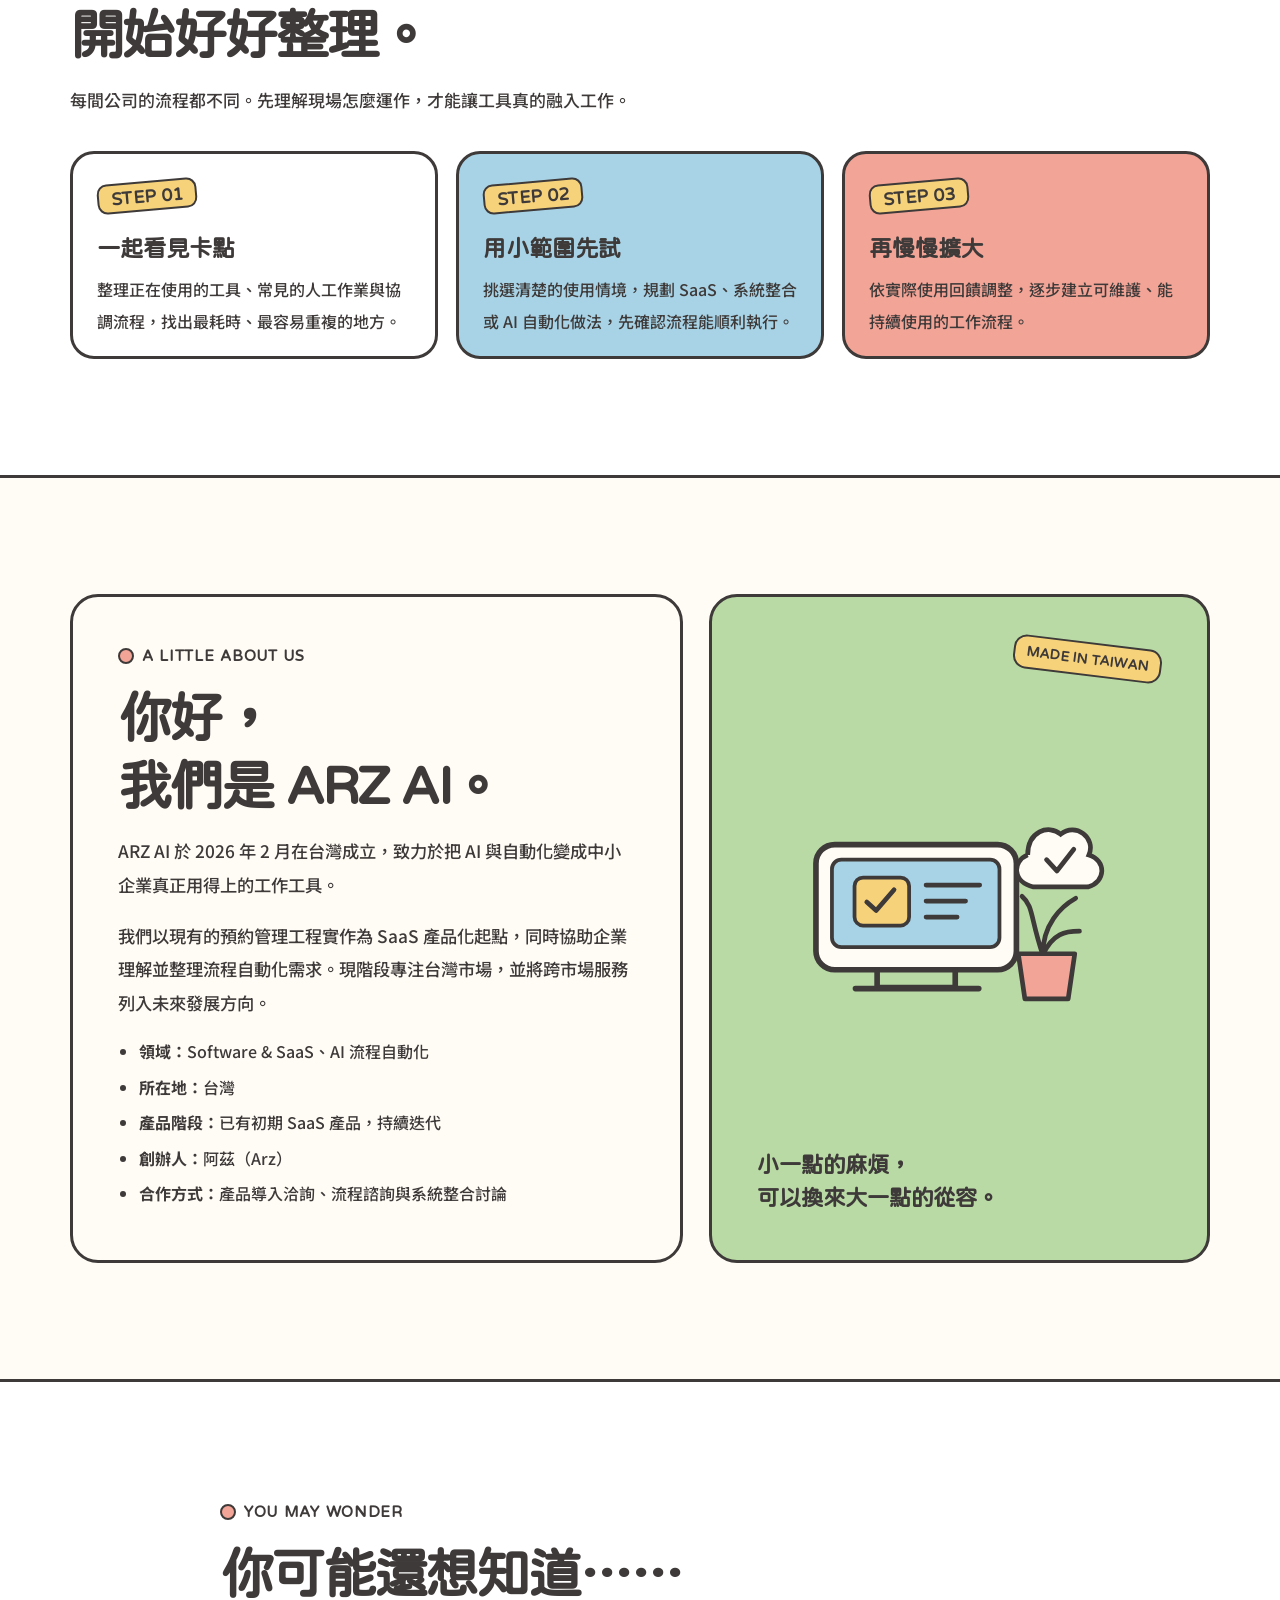
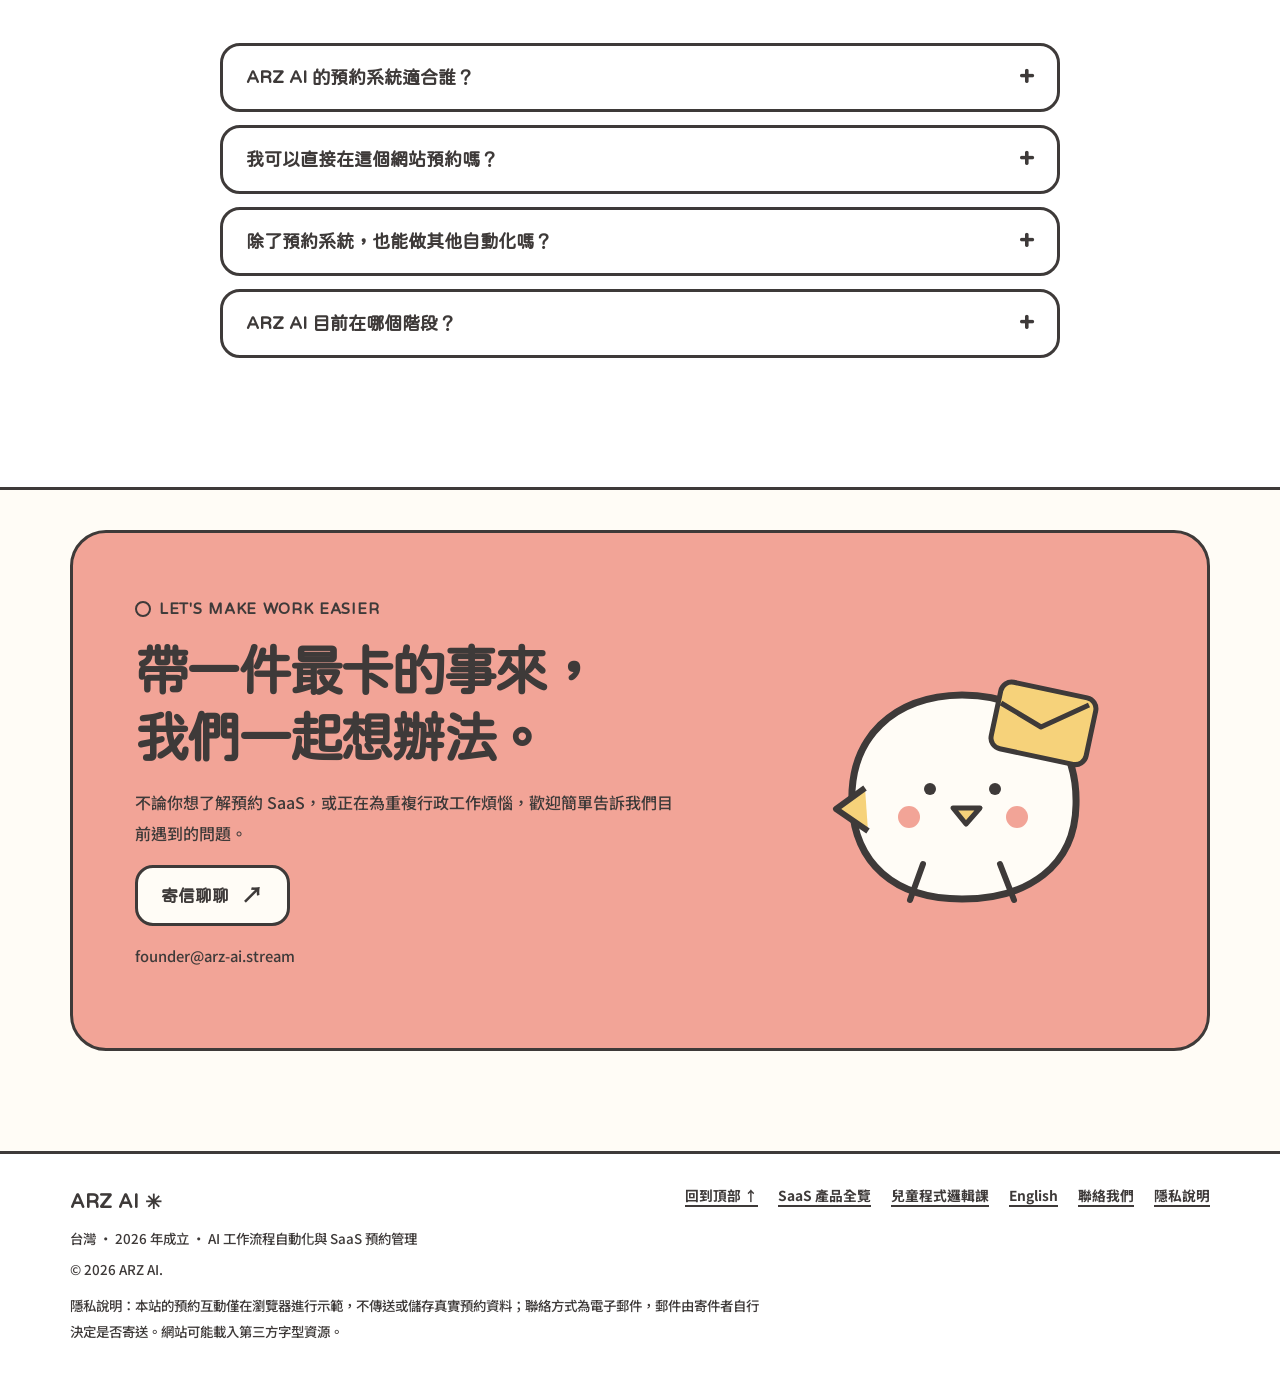
==== commit 7ddb0724: "feat: link to kids coding & logic class subdomain Add nav and footer links to https://kids.arz-ai.st" ====
--- a/index.html
+++ b/index.html
@@ -38,6 +38,7 @@
         <a href="#product">預約系統</a>
           <a href="platform.html">SaaS 產品全覽</a>
           <a href="#cases">實作案例</a>
+          <a href="https://kids.arz-ai.stream/">兒童邏輯課</a>
         <a href="#about">關於我們</a>
         <a href="#faq">常見問題</a>
         <a class="btn btn--small btn--yellow" href="#contact">聊聊需求 <span aria-hidden="true">↗</span></a>
@@ -533,6 +534,7 @@
         <nav class="footer-links" aria-label="頁尾連結">
           <a href="#top">回到頂部 ↑</a>
            <a href="platform.html">SaaS 產品全覽</a>
+          <a href="https://kids.arz-ai.stream/">兒童程式邏輯課</a>
           <a href="en.html" lang="en">English</a>
           <a href="mailto:founder@arz-ai.stream">聯絡我們</a>
           <a href="#privacy">隱私說明</a>
--- a/styles.css
+++ b/styles.css
@@ -519,3 +519,49 @@
 .walk-evidence{margin-top:40px;border-top:2px dashed var(--ink);padding-top:35px}.walk-evidence .text-cta{display:inline-block;margin-top:23px}
 @media(max-width:850px){.walk-grid,.walk-three{grid-template-columns:1fr}}
 @media(max-width:450px){.walk-times{grid-template-columns:repeat(3,minmax(0,1fr))}.walk-card{padding:18px}}
+
+/* Real project evidence, the interactive simulation and the SaaS target architecture */
+.project-screen-grid{display:grid;grid-template-columns:repeat(3,minmax(0,1fr));gap:18px;margin:28px 0 0}
+.project-screen-card{display:flex;flex-direction:column;min-width:0;margin:0;padding:12px;border:var(--border);border-radius:var(--radius);background:var(--white);box-shadow:4px 5px 0 var(--ink)}
+.project-screen-card img{display:block;width:100%;aspect-ratio:2/1;object-fit:contain;object-position:top center;background:#f0f1f3;border:2px solid var(--ink);border-radius:17px}
+.project-screen-card figcaption{display:grid;justify-items:start;gap:7px;padding:13px 5px 4px}
+.project-screen-card figcaption strong{font:900 1.2rem var(--hand)}
+.project-screen-card figcaption>span:last-child{font-size:.9rem;line-height:1.6}
+.project-screen-card .chip{font-size:.72rem;padding:3px 9px}
+.project-screen-grid--case{margin:27px 0}
+.project-screen-grid--case .project-screen-card{padding:9px;border-width:2px;border-radius:21px;box-shadow:3px 4px 0 var(--ink)}
+.project-screen-grid--case .project-screen-card figcaption{display:flex;align-items:center;justify-content:space-between;gap:6px}
+.project-screen-grid--case .project-screen-card figcaption strong{font-size:1rem}
+.project-screen-grid--case .project-screen-card figcaption>span{font-size:.78rem;color:#65605b}
+.project-demo-bridge{display:flex;align-items:center;justify-content:space-between;gap:24px;margin-top:34px;padding:24px 28px;border:var(--border);border-radius:var(--radius);background:var(--yellow)}
+.project-demo-bridge h3{margin:8px 0}.project-demo-bridge p{max-width:710px;margin:0}
+.project-source-note{margin:18px 0 0;padding:12px 15px;border-left:5px solid var(--blue);background:rgba(168,211,230,.23);font-size:.86rem;line-height:1.7}
+.project-flow-diagram{margin:25px 0;padding:22px;border:var(--border);border-radius:var(--radius);background:#fff}
+.project-flow-head{display:flex;align-items:center;justify-content:space-between;gap:12px;margin-bottom:17px}
+.project-flow-head strong{font:900 1.1rem var(--hand)}
+.project-flow-diagram ol{display:grid;grid-template-columns:repeat(4,minmax(0,1fr));gap:12px;margin:0;padding:0;list-style:none}
+.project-flow-diagram li{position:relative;display:grid;align-content:start;gap:7px;min-width:0;padding:15px;border:2px solid var(--ink);border-radius:18px;background:var(--blue)}
+.project-flow-diagram li:nth-child(2){background:var(--yellow)}.project-flow-diagram li:nth-child(3){background:var(--coral)}.project-flow-diagram li:nth-child(4){background:var(--green)}
+.project-flow-diagram li+li:before{content:"→";position:absolute;left:-18px;top:35%;z-index:1;font-weight:900}
+.project-flow-diagram li>span{font:900 1.4rem var(--hand)}.project-flow-diagram li strong{font:900 1rem var(--hand)}.project-flow-diagram li small{font-size:.82rem;line-height:1.5}
+.project-flow-diagram>p{margin:13px 0 0;font-size:.82rem;color:#625d58}
+.saas-blueprint{margin:30px 0 34px;padding:clamp(18px,3vw,30px);border:var(--border);border-radius:32px;background:#fff;box-shadow:6px 7px 0 var(--ink)}
+.saas-blueprint-head{display:flex;align-items:flex-start;justify-content:space-between;gap:16px;margin-bottom:20px}
+.saas-blueprint-head h3{max-width:690px;margin:6px 0 0;font-size:clamp(1.25rem,2.4vw,1.8rem)}
+.saas-tenant-band{display:grid;grid-template-columns:repeat(3,minmax(0,1fr));gap:10px;padding:15px;border:2px dashed var(--ink);border-radius:20px;background:var(--paper)}
+.saas-tenant-band>.tiny-label{grid-column:1/-1}
+.saas-tenant-band>div{display:grid;gap:3px;padding:12px;border:2px solid var(--ink);border-radius:15px;background:var(--yellow)}
+.saas-tenant-band>div:nth-of-type(2){background:var(--blue)}.saas-tenant-band>div:nth-of-type(3){background:var(--green)}
+.saas-tenant-band strong,.saas-module-grid h4{font:900 1rem var(--hand)}
+.saas-tenant-band small{font-size:.8rem;line-height:1.5}
+.saas-module-grid{display:grid;grid-template-columns:repeat(4,minmax(0,1fr));gap:11px;margin:15px 0}
+.saas-module-grid article{min-width:0;padding:15px 13px;border:2px solid var(--ink);border-radius:18px;background:#fff}
+.saas-module-grid h4{margin:9px 0 5px;font-size:1.08rem}
+.saas-module-grid p{margin:0;font-size:.83rem;line-height:1.6}
+.saas-shared-row{display:flex;align-items:center;flex-wrap:wrap;gap:9px;padding:13px 15px;border:2px solid var(--ink);border-radius:17px;background:var(--coral)}
+.saas-shared-row strong{margin-right:5px;font-family:var(--hand)}
+.saas-shared-row span{padding:4px 10px;border:1.5px solid var(--ink);border-radius:99px;background:var(--paper);font-size:.8rem}
+.saas-ai-row{display:flex;align-items:flex-start;gap:13px;margin-top:13px;padding:13px 15px;border:2px dashed var(--ink);border-radius:17px;background:#fff9e8}
+.saas-ai-row p{margin:0;font-size:.87rem;line-height:1.7}
+@media(max-width:850px){.project-screen-grid{grid-template-columns:1fr 1fr}.project-screen-card:last-child{grid-column:1/-1}.saas-module-grid{grid-template-columns:1fr 1fr}.project-flow-diagram ol{grid-template-columns:1fr 1fr}.project-flow-diagram li:nth-child(3):before{display:none}}
+@media(max-width:560px){.project-screen-grid{grid-template-columns:1fr}.project-screen-card:last-child{grid-column:auto}.project-demo-bridge,.saas-blueprint-head,.project-flow-head{align-items:flex-start;flex-direction:column}.project-demo-bridge{padding:19px}.saas-tenant-band,.saas-module-grid,.project-flow-diagram ol{grid-template-columns:1fr}.project-flow-diagram li+li:before{content:"↓";left:50%;top:-22px}.project-flow-diagram li:nth-child(3):before{display:block}.saas-ai-row{flex-direction:column}.project-screen-grid--case .project-screen-card figcaption{align-items:flex-start;flex-direction:column}}
